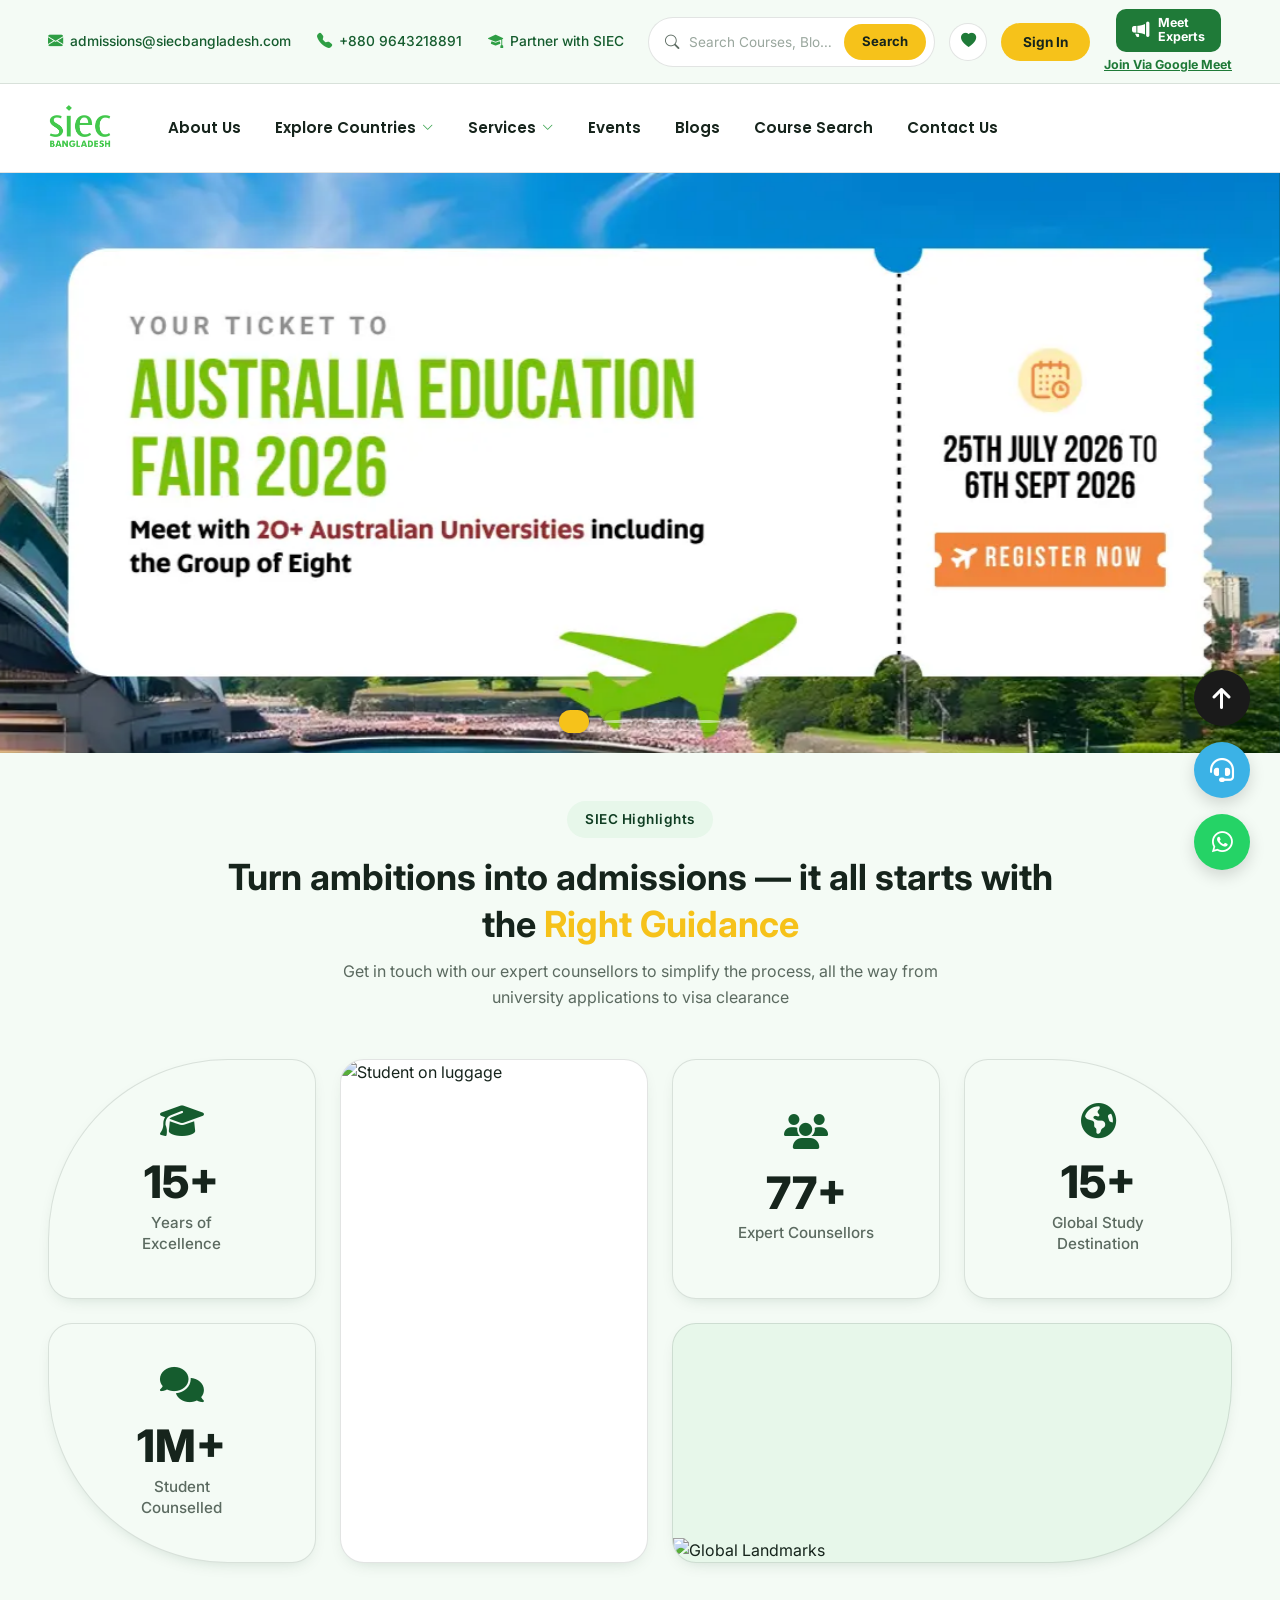
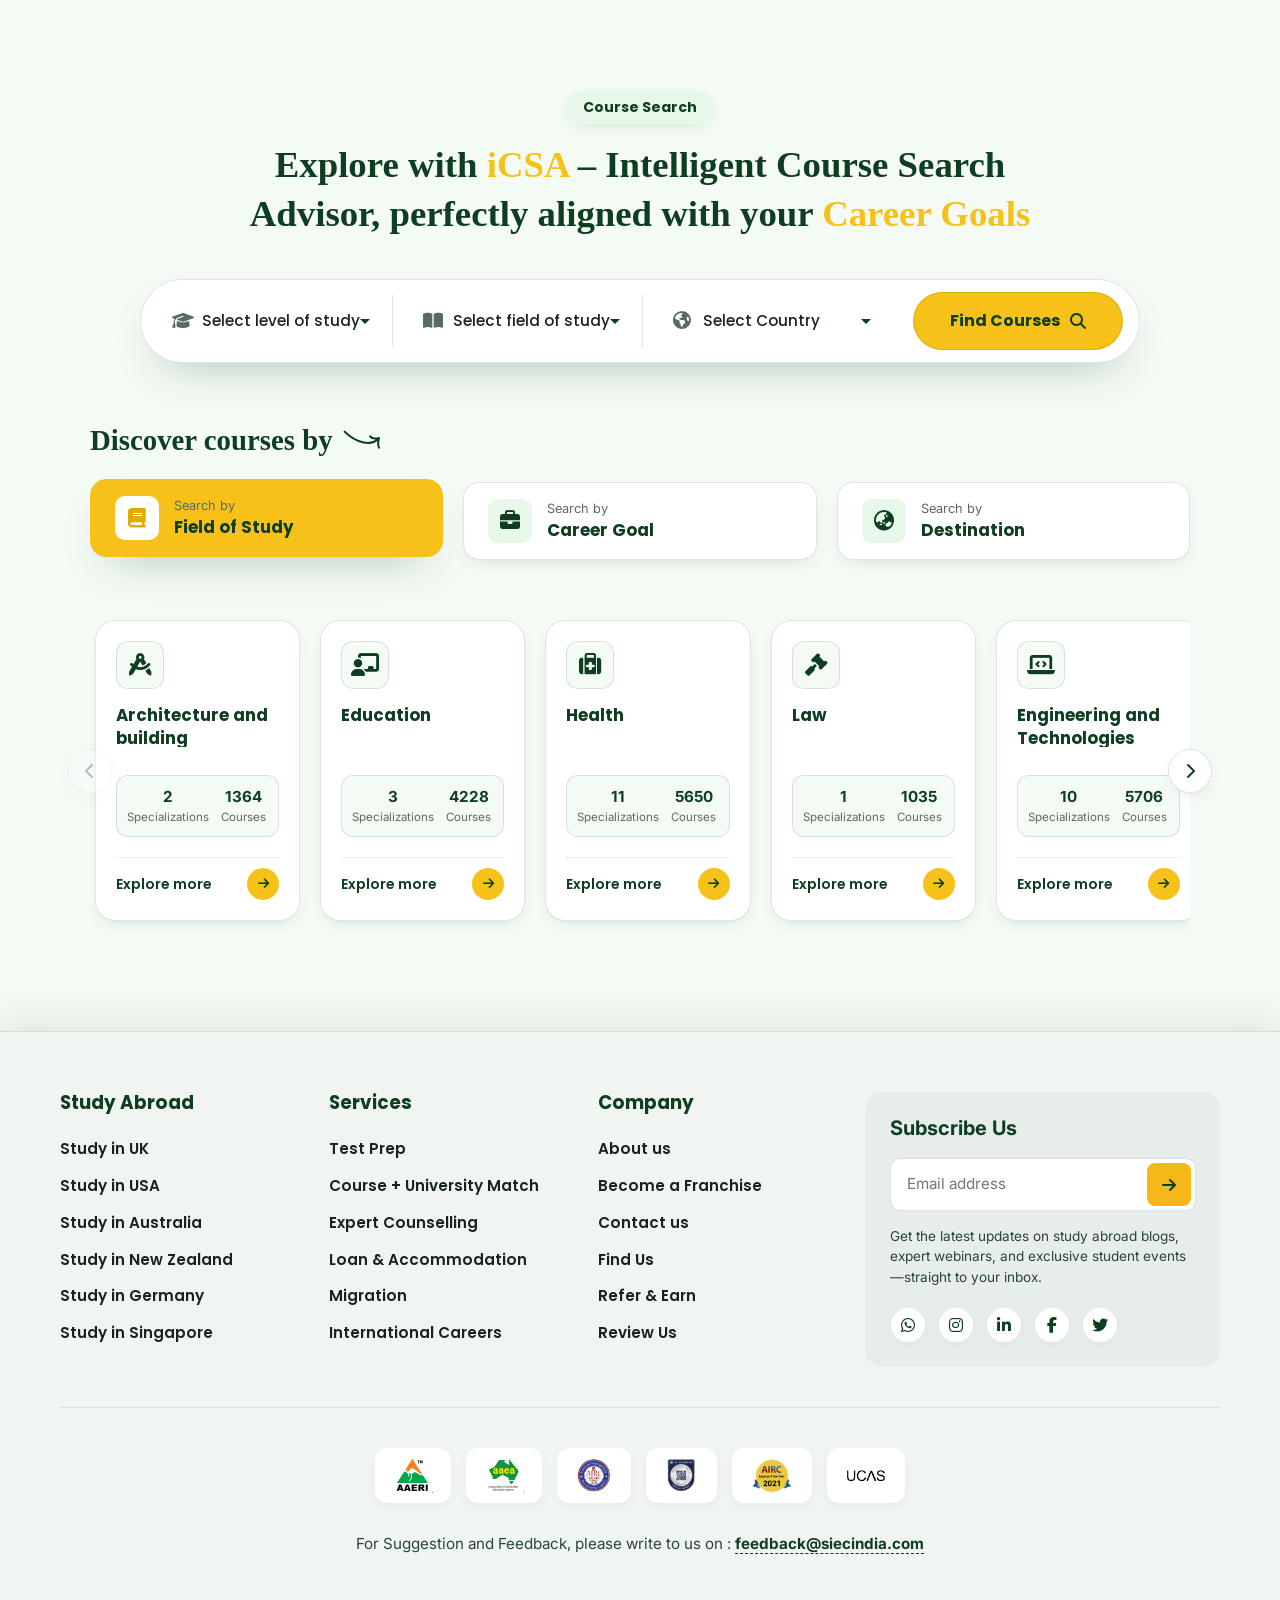
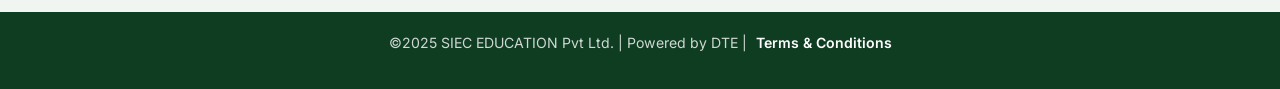
==== index.html @ 78c2ac83 "siec course search section complete" ====
<!DOCTYPE html>
<html lang="en">

<head>
  <meta charset="UTF-8">
  <meta name="viewport" content="width=device-width, initial-scale=1.0">
  <title>SIEC Education | Shaping Careers Since 1995</title>
  <link rel="icon" href="image/siecbangladesh.png">

  <!-- Bootstrap 5 -->
  <link href="https://cdn.jsdelivr.net/npm/bootstrap@5.3.3/dist/css/bootstrap.min.css" rel="stylesheet">
  <!-- Bootstrap Icons -->
  <link href="https://cdn.jsdelivr.net/npm/bootstrap-icons@1.11.3/font/bootstrap-icons.min.css" rel="stylesheet">
  <!-- Font Awesome -->
  <link rel="stylesheet" href="https://cdnjs.cloudflare.com/ajax/libs/font-awesome/6.4.0/css/all.min.css">
  <!-- Fonts: simple, clean, eye-catching -->
  <link rel="preconnect" href="https://fonts.googleapis.com">
  <link
    href="https://fonts.googleapis.com/css2?family=Poppins:wght@400;500;600;700;800&family=Inter:wght@400;500;600&display=swap"
    rel="stylesheet">
  <!-- custom css -->
  <link rel="stylesheet" href="css/style.css">
  <link rel="stylesheet" href="css/responsive.css">
</head>

<body>

  <!-- =========== Floating icon website right ============ -->
  <div class="floating-container">

    <button id="scrollToTopBtn" class="float-btn btn-scroll-top" title="Go to top">
      <i class="fa-solid fa-arrow-up"></i>
    </button>

    <a href="tel:+123456789" class="float-btn btn-support" title="Live Support">
      <i class="fa-solid fa-headset"></i>
    </a>

    <a href="https://wa.me/YOUR_PHONE_NUMBER" target="_blank" class="float-btn btn-whatsapp" title="Chat on WhatsApp">
      <i class="fa-brands fa-whatsapp"></i>
    </a>

  </div>
  <!-- =========== Floating icon website right end ============ -->

  <!-- ============ TOP UTILITY BAR ============ -->
  <div class="topbar">
    <div class="container-fluid px-4 px-lg-5">
      <div class="topbar-inner">
        <div class="topbar-left">
          <a href="mailto:admissions@siecbangladesh.com"><i class="bi bi-envelope-fill"></i>admissions@siecbangladesh.com</a>
          <a href="tel:+919779046382"><i class="bi bi-telephone-fill"></i>+880 9643218891</a>
          <a href="#"><i class="bi bi-mortarboard-fill"></i>Partner with SIEC</a>
        </div>

        <div class="topbar-right">
          <div class="topbar-search">
            <i class="bi bi-search"></i>
            <input type="text" placeholder="Search Courses, Blogs &amp; Countries">
            <button class="btn-search-inline">Search</button>
          </div>

          <button class="icon-circle" title="Wishlist"><i class="bi bi-heart-fill"></i></button>
          <button class="btn-signin">Sign In</button>

          <div class="meet-experts-wrap">
            <a href="#" class="meet-experts-badge">
              <i class="bi bi-megaphone-fill"></i>
              <span>Meet<br>Experts</span>
            </a>
            <a href="#" class="join-zoom-link">Join Via Google Meet</a>
          </div>
        </div>
      </div>
    </div>
  </div>

  <!-- ============ MAIN NAVIGATION ============ -->
  <header class="main-nav" id="mainNav">
    <div class="container-fluid px-4 px-lg-5">
      <div class="main-nav-inner">

        <a href="index.html" class="brand">
          <img src="image/siecbangladesh.png" alt="SIEC Education">
        </a>

        <div class="mobile-search">
          <i class="bi bi-search"></i>
          <input type="text" placeholder="Search Courses, Blo...">
        </div>

        <button class="mobile-toggle d-lg-none" id="mobileToggle" aria-label="Open menu">
          <i class="bi bi-list"></i>
        </button>

        <nav class="nav-menu" id="navMenu">
          <button class="mobile-menu-close" id="mobileMenuClose" aria-label="Close menu">
            <i class="bi bi-x-lg"></i>
          </button>

          <div class="mobile-menu-logo">
            <img src="image/siecbangladesh.png" alt="SIEC Education">
          </div>

          <ul>
            <li><a href="#">About Us</a></li>

            <li class="has-dropdown">
              <a href="#" class="dropdown-trigger">Explore Countries <i class="bi bi-chevron-down"></i></a>

              <div class="mega-dropdown">
                <div class="mega-dropdown-grid">

                  <!-- Promo card -->
                  <div class="mega-promo">
                    <span class="promo-badge">Global Career</span>
                    <h4>Explore the Best Countries to <span>Study Abroad</span></h4>
                    <img src="image/promo-student.png" alt="Study Abroad" class="promo-img">
                  </div>

                  <!-- Column 1 -->
                  <div class="mega-col">
                    <a href="#" class="country-item">
                      <img src="https://flagcdn.com/w40/au.png" alt="">
                      <span>Australia</span>
                    </a>
                    <a href="#" class="country-item">
                      <img src="https://flagcdn.com/w40/ca.png" alt="">
                      <span>Canada</span>
                    </a>
                    <a href="#" class="country-item">
                      <img src="https://flagcdn.com/w40/nz.png" alt="">
                      <span>New Zealand</span>
                    </a>
                    <a href="#" class="country-item">
                      <img src="https://flagcdn.com/w40/us.png" alt="">
                      <span>United States</span>
                    </a>
                    <a href="#" class="country-item">
                      <img src="https://flagcdn.com/w40/gb.png" alt="">
                      <span>United Kingdom</span>
                    </a>
                  </div>

                  <!-- Column 2 -->
                  <div class="mega-col">
                    <a href="#" class="country-item">
                      <img src="https://flagcdn.com/w40/ae.png" alt="">
                      <span>Dubai</span>
                    </a>
                    <a href="#" class="country-item">
                      <img src="https://flagcdn.com/w40/de.png" alt="">
                      <span>Germany</span>
                    </a>
                    <a href="#" class="country-item">
                      <img src="https://flagcdn.com/w40/my.png" alt="">
                      <span>Malaysia</span>
                    </a>

                    <div class="country-item has-submenu" data-submenu="submenuAsia">
                      <img src="https://flagcdn.com/w40/vn.png" alt="">
                      <span>Asia</span>
                      <i class="bi bi-chevron-right submenu-arrow"></i>

                      <div class="flyout-submenu" id="submenuAsia">
                        <a href="#" class="country-item">
                          <img src="https://flagcdn.com/w40/ae.png" alt="">
                          <span>Dubai</span>
                        </a>
                        <a href="#" class="country-item">
                          <img src="https://flagcdn.com/w40/sg.png" alt="">
                          <span>Singapore</span>
                        </a>
                      </div>
                    </div>

                    <a href="#" class="country-item">
                      <img src="https://flagcdn.com/w40/eu.png" alt="">
                      <span>Europe</span>
                    </a>
                  </div>

                </div>
              </div>
            </li>

            <li class="has-dropdown">
              <a href="#" class="dropdown-trigger">Services <i class="bi bi-chevron-down"></i></a>

              <div class="mega-dropdown mega-dropdown--services">
                <div class="mega-dropdown-grid mega-dropdown-grid--services">

                  <!-- Promo card -->
                  <div class="mega-promo">
                    <span class="promo-decor"><span></span><span></span><span></span></span>
                    <span class="promo-badge promo-badge--stat">10,000+</span>
                    <h4>Best counselor to guide you in each steps</h4>
                    <img src="image/promo-student.png" alt="Study Abroad Counsellor" class="promo-img">
                  </div>

                  <!-- Column 1 -->
                  <div class="mega-col mega-col--services">
                    <a href="#" class="service-item">
                      <h5>Counselling</h5>
                      <p>Avail Our FREE Counselling Services</p>
                    </a>
                    <a href="#" class="service-item">
                      <h5>University &amp; Course Selection</h5>
                      <p>Choose from the best universities and courses to study abroad</p>
                    </a>
                    <a href="#" class="service-item">
                      <h5>University Application Process</h5>
                      <p>Get help from university application to admission guidance</p>
                    </a>
                    <a href="#" class="service-item">
                      <h5>Scholarship Guidance</h5>
                      <p>Get a curated list of the best study abroad scholarships from our experts</p>
                    </a>
                  </div>

                  <!-- Column 2 -->
                  <div class="mega-col mega-col--services">
                    <a href="#" class="service-item">
                      <h5>Visa Assistance</h5>
                      <p>Avail visa support from our top study abroad visa consultants</p>
                    </a>
                    <a href="#" class="service-item">
                      <h5>IELTS/PTE/TOEFL/GRE/GMAT</h5>
                      <p>Get test prep courses, practice materials &amp; mock tests</p>
                    </a>
                    <a href="#" class="service-item">
                      <h5>Student Accommodation</h5>
                      <p>Get assistance in accommodation, ticketing, education loans, &amp; more</p>
                    </a>
                    <a href="#" class="service-item">
                      <h5>Interview Preparation</h5>
                      <p>This helps you stand out to both admissions officers and visa authorities</p>
                    </a>
                  </div>

                </div>
              </div>
            </li>

            <li><a href="#">Events</a></li>
            <li><a href="#">Blogs</a></li>
            <li><a href="#">Course Search</a></li>
            <li><a href="#">Contact Us</a></li>
          </ul>

          <div class="mobile-menu-actions">
            <a href="#" class="btn-meet-mobile"><i class="bi bi-megaphone-fill"></i>Meet Online Experts</a>
            <a href="#" class="btn-signin-mobile">Sign In</a>
          </div>
          <hr class="mobile-menu-divider">
          <div class="mobile-menu-contact">
            <a href="mailto:admissions@siecbangladesh.com"><i class="bi bi-envelope-fill"></i>admissions@siecbangladesh.com</a>
            <a href="tel:+919779046382"><i class="bi bi-whatsapp"></i>+880 9643218891</a>
          </div>
        </nav>
      </div>
    </div>
  </header>

  <div class="nav-overlay" id="navOverlay"></div>

  <!-- ============ HERO SLIDER ============ -->
  <section class="hero-slider">
    <div id="heroCarousel" class="carousel slide hero-carousel" data-bs-ride="carousel" data-bs-pause="hover">
      <div class="carousel-inner">

        <!-- Slide 1: Australia Education Fair -- image only, no overlay text -->
        <div class="carousel-item active hero-slide hero-slide--plain" data-bs-interval="6000">
          <div class="hero-slide-bg" style="background-image:url('image/hero/ban1.webp');"></div>
        </div>

        <!-- Slide 2: Find Your Ideal Home Abroad -- white card over graduation photo -->
        <div class="carousel-item hero-slide hero-slide--card" data-bs-interval="6000">
          <div class="hero-slide-bg" style="background-image:url('image/hero/ban2.webp');"></div>
          <div class="hero-slide-scrim"></div>
          <div class="container hero-slide-content">
            <div class="hero-card">
              <h2 class="hero-heading reveal-item" data-delay="1">Find Your Ideal Home Abroad</h2>
              <p class="hero-subtext reveal-item" data-delay="2">Choose from 100% verified properties</p>
              <div class="hero-btn-row reveal-item" data-delay="3">
                <a href="#" class="btn-hero btn-hero--solid-green">Find Accommodations</a>
              </div>
            </div>
          </div>
        </div>

        <!-- Slide 3: Shaping Careers Since 1995 -- light abstract background -->
        <div class="carousel-item hero-slide hero-slide--light" data-bs-interval="6000">
          <div class="hero-slide-bg" style="background-image:url('image/hero/ban3.webp');"></div>
          <div class="container hero-slide-content">
            <span class="hero-eyebrow reveal-item" data-delay="1">SIEC EDUCATION</span>
            <h2 class="hero-heading reveal-item" data-delay="2">Shaping Careers Since 1995</h2>
            <p class="hero-subtext reveal-item" data-delay="3">Explore World-Class Universities and Perfectly Matched
              Scholarships</p>
            <div class="hero-btn-row reveal-item" data-delay="4">
              <a href="#" class="btn-hero btn-hero--solid-green"><i class="bi bi-stars"></i>Free Profile Evaluation</a>
              <a href="#" class="btn-hero btn-hero--outline-dark">Career Consultation</a>
            </div>
          </div>
        </div>

        <!-- Slide 4: Ace The Test, Score Your Best -- green tint over campus photo -->
        <div class="carousel-item hero-slide hero-slide--tint" data-bs-interval="6000">
          <div class="hero-slide-bg" style="background-image:url('image/hero/ban4.webp');"></div>
          <div class="hero-slide-scrim hero-slide-scrim--green"></div>
          <div class="container hero-slide-content">
            <h2 class="hero-heading hero-heading--gold reveal-item" data-delay="1">Ace The Test, Score Your Best</h2>
            <p class="hero-subtext hero-subtext--light reveal-item" data-delay="2">Get Expert Guidance on IELTS, TOEFL,
              PTE, GRE, GMAT, SAT &amp; more.</p>
            <div class="hero-btn-row reveal-item" data-delay="3">
              <a href="#" class="btn-hero btn-hero--solid-gold">Book Demo</a>
              <a href="#" class="btn-hero btn-hero--outline-light">Enroll Now</a>
            </div>
          </div>
        </div>

      </div>

      <!-- prev / next controls -->
      <button class="carousel-control-prev" type="button" data-bs-target="#heroCarousel" data-bs-slide="prev">
        <span class="hero-control-icon"><i class="bi bi-chevron-left"></i></span>
      </button>
      <button class="carousel-control-next" type="button" data-bs-target="#heroCarousel" data-bs-slide="next">
        <span class="hero-control-icon"><i class="bi bi-chevron-right"></i></span>
      </button>

      <!-- indicators -->
      <div class="carousel-indicators hero-indicators">
        <button type="button" data-bs-target="#heroCarousel" data-bs-slide-to="0" class="active"
          aria-current="true"></button>
        <button type="button" data-bs-target="#heroCarousel" data-bs-slide-to="1"></button>
        <button type="button" data-bs-target="#heroCarousel" data-bs-slide-to="2"></button>
        <button type="button" data-bs-target="#heroCarousel" data-bs-slide-to="3"></button>
      </div>
    </div>
  </section>
  <!-- ============ HERO SLIDER END ============ -->

  <!-- ============ Siec Admission start ============ -->
  <section class="siec-highlights py-5">
    <div class="container-fluid px-4 px-lg-5">

      <div class="text-center mb-5">
        <span class="badge-highlight mb-3">SIEC Highlights</span>
        <h2 class="section-title">Turn ambitions into admissions — it all starts with the <span
            class="text-accent">Right Guidance</span></h2>
        <p class="section-subtitle mx-auto">Get in touch with our expert counsellors to simplify the process, all the
          way from university applications to visa clearance</p>
      </div>

      <div class="highlights-grid-wrapper">

        <div
          class="highlight-card card-yellow-light d-flex flex-column justify-content-center align-items-center text-center p-4">
          <div class="card-icon mb-3">
            <i class="fa-solid fa-graduation-cap highlight-icon"></i>
          </div>
          <h3 class="counter-num" data-target="30">0</h3>
          <p class="card-label">Years of <br>Excellence</p>
        </div>

        <div class="highlight-card card-banner-img p-0">
          <img src="https://images.unsplash.com/photo-1517486808906-6ca8b3f04846?auto=format&fit=crop&q=80&w=600"
            alt="Student on luggage" class="img-fluid banner-inner-img">
        </div>

        <div
          class="highlight-card card-pink-light d-flex flex-column justify-content-center align-items-center text-center p-4">
          <div class="card-icon mb-3">
            <i class="fa-solid fa-users highlight-icon"></i>
          </div>
          <h3 class="counter-num" data-target="150">0</h3>
          <p class="card-label">Expert Counsellors</p>
        </div>

        <div
          class="highlight-card card-blue-light d-flex flex-column justify-content-center align-items-center text-center p-4">
          <div class="card-icon mb-3">
            <i class="fa-solid fa-earth-americas highlight-icon"></i>
          </div>
          <h3 class="counter-num" data-target="30">0</h3>
          <p class="card-label">Global Study <br>Destination</p>
        </div>

        <div
          class="highlight-card card-orange-light d-flex flex-column justify-content-center align-items-center text-center p-4">
          <div class="card-icon mb-3">
            <i class="fa-solid fa-comments highlight-icon"></i>
          </div>
          <h3 class="counter-num" data-target="2" data-suffix="M+">0</h3>
          <p class="card-label">Student <br>Counselled</p>
        </div>

        <div class="highlight-card card-monuments-bg d-flex align-items-end justify-content-center p-0">
          <img src="https://images.unsplash.com/photo-1488646953014-85cb44e25828?auto=format&fit=crop&q=80&w=600"
            alt="Global Landmarks" class="img-fluid monuments-img">
        </div>

      </div>
    </div>
  </section>
  <!-- ============ Siec Admission End ============ -->

  <!-- =========== Siec course search start ============ -->
   <section class="siec-search-slider-sec">
  <div class="siec-container">
    
    <div class="siec-sec-header">
      <span class="siec-badge">Course Search</span>
      <h2 class="siec-main-title">
        Explore with <span>iCSA</span> – Intelligent Course Search Advisor, perfectly aligned with your <span>Career Goals</span>
      </h2>
    </div>

    <div class="siec-filter-bar">
      <div class="siec-select-group">
        <div class="siec-select-box">
          <i class="fa-solid fa-graduation-cap siec-select-icon"></i>
          <select>
            <option value="" disabled selected>Select level of study</option>
            <option value="undergrad">Undergraduate</option>
            <option value="postgrad">Postgraduate</option>
            <option value="doctorate">Doctorate / PhD</option>
          </select>
        </div>

        <div class="siec-select-box">
          <i class="fa-solid fa-book-open siec-select-icon"></i>
          <select>
            <option value="" disabled selected>Select field of study</option>
            <option value="it">Information Technology</option>
            <option value="business">Business & Management</option>
            <option value="engineering">Engineering</option>
          </select>
        </div>

        <div class="siec-select-box">
          <i class="fa-solid fa-earth-americas siec-select-icon"></i>
          <select>
            <option value="" disabled selected>Select Country</option>
            <option value="uk">United Kingdom</option>
            <option value="usa">United States</option>
            <option value="australia">Australia</option>
          </select>
        </div>
      </div>

      <button class="siec-find-btn">
        Find Courses <i class="fa-solid fa-magnifying-glass"></i>
      </button>
    </div>

    <div class="siec-discover-row">
      <h3 class="siec-discover-title">
        Discover courses by 
        <svg class="siec-arrow-svg" width="40" height="20" viewBox="0 0 50 25" fill="none" xmlns="http://www.w3.org/2000/svg">
          <path d="M2 2C15 15 35 22 45 10M45 10C41 11 36 11 34 8M45 10C44 14 43 19 45 22" stroke="#0F3D22" stroke-width="2.5" stroke-linecap="round"/>
        </svg>
      </h3>

      <div class="siec-tabs-wrapper">
        <div class="siec-tab active" data-tab-target="tab-field">
          <div class="siec-tab-icon">
            <i class="fa-solid fa-book"></i>
          </div>
          <div class="siec-tab-text">
            <span>Search by</span>
            <strong>Field of Study</strong>
          </div>
        </div>

        <div class="siec-tab" data-tab-target="tab-goal">
          <div class="siec-tab-icon">
            <i class="fa-solid fa-briefcase"></i>
          </div>
          <div class="siec-tab-text">
            <span>Search by</span>
            <strong>Career Goal</strong>
          </div>
        </div>

        <div class="siec-tab" data-tab-target="tab-destination">
          <div class="siec-tab-icon">
            <i class="fa-solid fa-earth-asia"></i>
          </div>
          <div class="siec-tab-text">
            <span>Search by</span>
            <strong>Destination</strong>
          </div>
        </div>
      </div>
    </div>
    
    <div class="siec-sliders-container">
      <div id="tab-field" class="siec-slider-panel active">
        <div class="siec-slider-wrapper">
          <button class="siec-nav-btn prev-btn"><i class="fa-solid fa-chevron-left"></i></button>
          <div class="siec-slider-track">
            
            <div class="siec-card shadow-card">
              <div class="siec-card-top">
                <div class="siec-card-icon"><i class="fa-solid fa-compass-drafting"></i></div>
                <h4 class="siec-card-name">Architecture and building</h4>
              </div>
              <div class="siec-card-stats">
                <div class="stat-box"><strong>2</strong> <span>Specializations</span></div>
                <div class="stat-box"><strong>1364</strong> <span>Courses</span></div>
              </div>
              <div class="siec-card-footer">
                <span>Explore more</span>
                <div class="siec-arrow-circle"><i class="fa-solid fa-arrow-right"></i></div>
              </div>
            </div>

            <div class="siec-card shadow-card">
              <div class="siec-card-top">
                <div class="siec-card-icon"><i class="fa-solid fa-chalkboard-user"></i></div>
                <h4 class="siec-card-name">Education</h4>
              </div>
              <div class="siec-card-stats">
                <div class="stat-box"><strong>3</strong> <span>Specializations</span></div>
                <div class="stat-box"><strong>4228</strong> <span>Courses</span></div>
              </div>
              <div class="siec-card-footer">
                <span>Explore more</span>
                <div class="siec-arrow-circle"><i class="fa-solid fa-arrow-right"></i></div>
              </div>
            </div>

            <div class="siec-card shadow-card">
              <div class="siec-card-top">
                <div class="siec-card-icon"><i class="fa-solid fa-suitcase-medical"></i></div>
                <h4 class="siec-card-name">Health</h4>
              </div>
              <div class="siec-card-stats">
                <div class="stat-box"><strong>11</strong> <span>Specializations</span></div>
                <div class="stat-box"><strong>5650</strong> <span>Courses</span></div>
              </div>
              <div class="siec-card-footer">
                <span>Explore more</span>
                <div class="siec-arrow-circle"><i class="fa-solid fa-arrow-right"></i></div>
              </div>
            </div>

            <div class="siec-card shadow-card">
              <div class="siec-card-top">
                <div class="siec-card-icon"><i class="fa-solid fa-gavel"></i></div>
                <h4 class="siec-card-name">Law</h4>
              </div>
              <div class="siec-card-stats">
                <div class="stat-box"><strong>1</strong> <span>Specializations</span></div>
                <div class="stat-box"><strong>1035</strong> <span>Courses</span></div>
              </div>
              <div class="siec-card-footer">
                <span>Explore more</span>
                <div class="siec-arrow-circle"><i class="fa-solid fa-arrow-right"></i></div>
              </div>
            </div>

            <div class="siec-card shadow-card">
              <div class="siec-card-top">
                <div class="siec-card-icon"><i class="fa-solid fa-laptop-code"></i></div>
                <h4 class="siec-card-name">Engineering and Technologies</h4>
              </div>
              <div class="siec-card-stats">
                <div class="stat-box"><strong>10</strong> <span>Specializations</span></div>
                <div class="stat-box"><strong>5706</strong> <span>Courses</span></div>
              </div>
              <div class="siec-card-footer">
                <span>Explore more</span>
                <div class="siec-arrow-circle"><i class="fa-solid fa-arrow-right"></i></div>
              </div>
            </div>

          </div>
          <button class="siec-nav-btn next-btn"><i class="fa-solid fa-chevron-right"></i></button>
        </div>
      </div>

      <div id="tab-goal" class="siec-slider-panel">
        <div class="siec-slider-wrapper">
          <button class="siec-nav-btn prev-btn"><i class="fa-solid fa-chevron-left"></i></button>
          <div class="siec-slider-track">
            
            <div class="siec-card shadow-card">
              <div class="siec-card-top">
                <div class="siec-card-icon"><i class="fa-solid fa-plane"></i></div>
                <h4 class="siec-card-name">Airlines</h4>
              </div>
              <div class="siec-card-stats">
                <div class="stat-box"><strong>16</strong> <span>Careers</span></div>
                <div class="stat-box"><strong>1</strong> <span>Courses</span></div>
              </div>
              <div class="siec-card-footer">
                <span>Explore more</span>
                <div class="siec-arrow-circle"><i class="fa-solid fa-arrow-right"></i></div>
              </div>
            </div>

            <div class="siec-card shadow-card">
              <div class="siec-card-top">
                <div class="siec-card-icon"><i class="fa-solid fa-display"></i></div>
                <h4 class="siec-card-name">Education Training</h4>
              </div>
              <div class="siec-card-stats">
                <div class="stat-box"><strong>31</strong> <span>Careers</span></div>
                <div class="stat-box"><strong>4315</strong> <span>Courses</span></div>
              </div>
              <div class="siec-card-footer">
                <span>Explore more</span>
                <div class="siec-arrow-circle"><i class="fa-solid fa-arrow-right"></i></div>
              </div>
            </div>

            <div class="siec-card shadow-card">
              <div class="siec-card-top">
                <div class="siec-card-icon"><i class="fa-solid fa-terminal"></i></div>
                <h4 class="siec-card-name">Information Technology</h4>
              </div>
              <div class="siec-card-stats">
                <div class="stat-box"><strong>209</strong> <span>Careers</span></div>
                <div class="stat-box"><strong>5423</strong> <span>Courses</span></div>
              </div>
              <div class="siec-card-footer">
                <span>Explore more</span>
                <div class="siec-arrow-circle"><i class="fa-solid fa-arrow-right"></i></div>
              </div>
            </div>

            <div class="siec-card shadow-card">
              <div class="siec-card-top">
                <div class="siec-card-icon"><i class="fa-solid fa-shield-halved"></i></div>
                <h4 class="siec-card-name">Insurance</h4>
              </div>
              <div class="siec-card-stats">
                <div class="stat-box"><strong>30</strong> <span>Careers</span></div>
                <div class="stat-box"><strong>24</strong> <span>Courses</span></div>
              </div>
              <div class="siec-card-footer">
                <span>Explore more</span>
                <div class="siec-arrow-circle"><i class="fa-solid fa-arrow-right"></i></div>
              </div>
            </div>

            <div class="siec-card shadow-card">
              <div class="siec-card-top">
                <div class="siec-card-icon"><i class="fa-solid fa-bell-concierge"></i></div>
                <h4 class="siec-card-name">Hospitality Hotels</h4>
              </div>
              <div class="siec-card-stats">
                <div class="stat-box"><strong>5</strong> <span>Careers</span></div>
                <div class="stat-box"><strong>266</strong> <span>Courses</span></div>
              </div>
              <div class="siec-card-footer">
                <span>Explore more</span>
                <div class="siec-arrow-circle"><i class="fa-solid fa-arrow-right"></i></div>
              </div>
            </div>

          </div>
          <button class="siec-nav-btn next-btn"><i class="fa-solid fa-chevron-right"></i></button>
        </div>
      </div>

      <div id="tab-destination" class="siec-slider-panel">
        <div class="siec-slider-wrapper">
          <button class="siec-nav-btn prev-btn"><i class="fa-solid fa-chevron-left"></i></button>
          <div class="siec-slider-track">
            
            <div class="siec-card shadow-card dest-card">
              <div class="dest-media-box">
                <img src="https://images.unsplash.com/photo-1506973035872-a4ec16b8e8d9?auto=format&fit=crop&w=350&q=80" alt="Australia" class="dest-bg-img">
                <span class="dest-badge">Australia</span>
                <span class="dest-flag">🇦🇺</span>
              </div>
              <div class="siec-card-stats">
                <div class="stat-box"><strong>116</strong> <span>Universities</span></div>
                <div class="stat-box"><strong>7153</strong> <span>Courses</span></div>
              </div>
              <div class="siec-card-footer">
                <span>Explore more</span>
                <div class="siec-arrow-circle"><i class="fa-solid fa-arrow-right"></i></div>
              </div>
            </div>

            <div class="siec-card shadow-card dest-card">
              <div class="dest-media-box">
                <img src="https://images.unsplash.com/photo-1507608869274-d3177c8bb4c7?auto=format&fit=crop&w=350&q=80" alt="Canada" class="dest-bg-img">
                <span class="dest-badge">Canada</span>
                <span class="dest-flag">🇨🇦</span>
              </div>
              <div class="siec-card-stats">
                <div class="stat-box"><strong>146</strong> <span>Universities</span></div>
                <div class="stat-box"><strong>8269</strong> <span>Courses</span></div>
              </div>
              <div class="siec-card-footer">
                <span>Explore more</span>
                <div class="siec-arrow-circle"><i class="fa-solid fa-arrow-right"></i></div>
              </div>
            </div>

            <div class="siec-card shadow-card dest-card">
              <div class="dest-media-box">
                <img src="https://images.unsplash.com/photo-1502602898657-3e91760cbb34?auto=format&fit=crop&w=350&q=80" alt="France" class="dest-bg-img">
                <span class="dest-badge">France</span>
                <span class="dest-flag">🇫🇷</span>
              </div>
              <div class="siec-card-stats">
                <div class="stat-box"><strong>53</strong> <span>Universities</span></div>
                <div class="stat-box"><strong>304</strong> <span>Courses</span></div>
              </div>
              <div class="siec-card-footer">
                <span>Explore more</span>
                <div class="siec-arrow-circle"><i class="fa-solid fa-arrow-right"></i></div>
              </div>
            </div>

            <div class="siec-card shadow-card dest-card">
              <div class="dest-media-box">
                <img src="https://images.unsplash.com/photo-1467269204594-9661b134dd2b?auto=format&fit=crop&w=350&q=80" alt="Germany" class="dest-bg-img">
                <span class="dest-badge">Germany</span>
                <span class="dest-flag">🇩🇪</span>
              </div>
              <div class="siec-card-stats">
                <div class="stat-box"><strong>151</strong> <span>Universities</span></div>
                <div class="stat-box"><strong>1702</strong> <span>Courses</span></div>
              </div>
              <div class="siec-card-footer">
                <span>Explore more</span>
                <div class="siec-arrow-circle"><i class="fa-solid fa-arrow-right"></i></div>
              </div>
            </div>

            <div class="siec-card shadow-card dest-card">
              <div class="dest-media-box">
                <img src="https://images.unsplash.com/photo-1590089215341-4643717d2949?auto=format&fit=crop&w=350&q=80" alt="Ireland" class="dest-bg-img">
                <span class="dest-badge">Ireland</span>
                <span class="dest-flag">🇮🇪</span>
              </div>
              <div class="siec-card-stats">
                <div class="stat-box"><strong>19</strong> <span>Universities</span></div>
                <div class="stat-box"><strong>1954</strong> <span>Courses</span></div>
              </div>
              <div class="siec-card-footer">
                <span>Explore more</span>
                <div class="siec-arrow-circle"><i class="fa-solid fa-arrow-right"></i></div>
              </div>
            </div>

          </div>
          <button class="siec-nav-btn next-btn"><i class="fa-solid fa-chevron-right"></i></button>
        </div>
      </div>

    </div>

  </div>
</section>

  <!-- ========== Siec course search end ============ -->

  <!-- ============ Footer section start ============ -->
  <footer class="siec-footer">
    <div class="footer-container">

      <div class="footer-grid">

        <div class="footer-column">
          <h4 class="footer-title">Study Abroad</h4>
          <ul class="footer-links">
            <li><a href="#">Study in UK</a></li>
            <li><a href="#">Study in USA</a></li>
            <li><a href="#">Study in Australia</a></li>
            <li><a href="#">Study in New Zealand</a></li>
            <li><a href="#">Study in Germany</a></li>
            <li><a href="#">Study in Singapore</a></li>
          </ul>
        </div>

        <div class="footer-column">
          <h4 class="footer-title">Services</h4>
          <ul class="footer-links">
            <li><a href="#">Test Prep</a></li>
            <li><a href="#">Course + University Match</a></li>
            <li><a href="#">Expert Counselling</a></li>
            <li><a href="#">Loan & Accommodation</a></li>
            <li><a href="#">Migration</a></li>
            <li><a href="#">International Careers</a></li>
          </ul>
        </div>

        <div class="footer-column">
          <h4 class="footer-title">Company</h4>
          <ul class="footer-links">
            <li><a href="#">About us</a></li>
            <li><a href="#">Become a Franchise</a></li>
            <li><a href="#">Contact us</a></li>
            <li><a href="#">Find Us</a></li>
            <li><a href="#">Refer & Earn</a></li>
            <li><a href="#">Review Us</a></li>
          </ul>
        </div>

        <div class="footer-column subscribe-column">
          <div class="subscribe-card">
            <h4 class="subscribe-title">Subscribe Us</h4>

            <form class="subscribe-form">
              <input type="email" placeholder="Email address" required class="subscribe-input">
              <button type="submit" class="subscribe-btn">
                <i class="fa-solid fa-arrow-right"></i>
              </button>
            </form>

            <p class="subscribe-text">
              Get the latest updates on study abroad blogs, expert webinars, and exclusive student events—straight to
              your inbox.
            </p>

            <div class="footer-socials">
              <a href="#" class="social-icon"><i class="fa-brands fa-whatsapp"></i></a>
              <a href="#" class="social-icon"><i class="fa-brands fa-instagram"></i></a>
              <a href="#" class="social-icon"><i class="fa-brands fa-linkedin-in"></i></a>
              <a href="#" class="social-icon"><i class="fa-brands fa-facebook-f"></i></a>
              <a href="#" class="social-icon"><i class="fa-brands fa-twitter"></i></a>
            </div>
          </div>
        </div>

      </div>

      <div class="footer-partners-section">
        <div class="partners-grid">
          <div class="partner-card"><img src="image/award/aaeri.png" alt="AAERI"></div>
          <div class="partner-card"><img src="image/award/aaea.png" alt="AAEA"></div>
          <div class="partner-card"><img src="image/award/airc.png" alt="AIRC"></div>
          <div class="partner-card"><img src="image/award/icff.png" alt="ICEF"></div>
          <div class="partner-card"><img src="image/award/airc2021.png" alt="AIRC Agency 2021"></div>
          <div class="partner-card"><img src="image/award/ucas.png" alt="UCAS"></div>
        </div>

        <p class="feedback-text">
          For Suggestion and Feedback, please write to us on : <a href="mailto:feedback@siecindia.com"
            class="feedback-email">feedback@siecindia.com</a>
        </p>
      </div>

    </div>

    <div class="footer-bottom">
      <div class="footer-container bottom-flex">
        <p class="copyright-text">
          ©2025 SIEC EDUCATION Pvt Ltd. | Powered by DTE | <a href="#">Terms & Conditions</a>
        </p>
      </div>
    </div>
  </footer>
  <!-- ============ Footer section End ============ -->
  <!-- Project scripts -->
  <script src="https://code.jquery.com/jquery-3.7.1.min.js"></script>
  <script src="https://cdn.jsdelivr.net/npm/bootstrap@5.3.3/dist/js/bootstrap.bundle.min.js"></script>
  <script src="js/script.js"></script>
</body>

</html>
---- css/style.css ----
/* =========================================================
   SIEC EDUCATION -- NAVIGATION STYLES
   Palette derived from the brand logo (green + gold accent)
   ========================================================= */

:root {
  --green-900: #0F3D22;
  --green-800: #155C2E;
  --green-700: #1F7A38;
  --green-600: #2E9E44;
  --green-500: #3DCB4A;
  /* logo green */
  --green-100: #E7F7EA;
  --green-050: #F4FBF5;
  --gold-500: #F6C21A;
  /* CTA buttons */
  --gold-600: #E0AC00;
  --ink: #16241C;
  --grey-600: #5B6A60;
  --line: rgba(22, 36, 28, 0.12);
  --white: #FFFFFF;
  --shadow-sm: 0 6px 18px -10px rgba(15, 61, 34, 0.25);
  --shadow-md: 0 20px 45px -22px rgba(15, 61, 34, 0.35);
  /* footer color root */
  --siec-footer-bg: #F0F5F2;
  --siec-footer-dark: #0F3D22;
  --siec-footer-yellow: #F4B818;
  --siec-text-main: #2A4535;

}

* {
  box-sizing: border-box;
}

body {
  margin: 0;
  font-family: 'Inter', sans-serif;
  color: var(--ink);
  background: var(--white);
}

a {
  text-decoration: none;
  color: inherit;
}

ul {
  list-style: none;
  margin: 0;
  padding: 0;
}

button {
  font-family: inherit;
}

img {
  max-width: 100%;
  display: block;
}

.container-fluid {
  width: 100%;
  max-width: 1700px;
  margin-left: auto;
  margin-right: auto;
}

/* =========================================================
   FLOATING BUTTONS STYLES WITH BRAND COLOR & SHADOWS
   ========================================================= */
.floating-container {
  position: fixed;
  bottom: 30px;
  right: 30px;
  display: flex;
  flex-direction: column;
  gap: 16px;
  z-index: 9999;
}

.float-btn {
  width: 56px;
  height: 56px;
  border-radius: 50%;
  display: flex;
  align-items: center;
  justify-content: center;
  text-decoration: none;
  border: none;
  cursor: pointer;
  box-shadow: 0 6px 16px rgba(0, 0, 0, 0.15);
  transition: transform 0.3s cubic-bezier(0.175, 0.885, 0.32, 1.275), opacity 0.3s ease, visibility 0.3s ease;
}

.float-btn:hover {
  transform: scale(1.1);
}

.float-btn i {
  font-size: 24px;
  color: var(--white, #ffffff);
}

.btn-scroll-top {
  background-color: #1a1a1a;
  opacity: 0;
  visibility: hidden;
  transform: translateY(20px);
}

.btn-scroll-top.show {
  opacity: 1;
  visibility: visible;
  transform: translateY(0);
}

.btn-support {
  background-color: #3bb2e6;
}

.btn-whatsapp {
  background-color: #25d366;
}


/* =========================================================
   Responsive float icon
   ========================================================= */
@media (max-width: 575.98px) {
  .floating-container {
    bottom: 20px;
    right: 20px;
    gap: 12px;
  }

  .float-btn {
    width: 48px;
    height: 48px;
    box-shadow: 0 4px 12px rgba(0, 0, 0, 0.15);
  }

  .float-btn i {
    font-size: 20px;
  }
}

/* =========================================================
   Float icon css End
   ========================================================= */
/* =========================================================
   TOP UTILITY BAR
   ========================================================= */
.topbar {
  background: var(--green-050);
  border-bottom: 1px solid var(--line);
  padding: 9px 0;
  font-size: 0.86rem;
}

.topbar-inner {
  display: flex;
  align-items: center;
  gap: 24px;
}

.topbar-left {
  display: flex;
  align-items: center;
  gap: 26px;
  flex-shrink: 0;
  flex-wrap: wrap;
}

.topbar-left a {
  display: inline-flex;
  align-items: center;
  gap: 7px;
  font-weight: 500;
  color: var(--green-800);
  white-space: nowrap;
  transition: color .2s ease;
}

.topbar-left a:hover {
  color: var(--green-500);
}

.topbar-left i {
  color: var(--green-600);
  font-size: 0.95rem;
}

.topbar-right {
  display: flex;
  align-items: center;
  gap: 14px;
  flex: 1 1 auto;
  min-width: 0;
}

.topbar-search {
  display: flex;
  align-items: center;
  background: var(--white);
  border: 1px solid var(--line);
  border-radius: 100px;
  padding: 6px 8px 6px 16px;
  flex: 1 1 auto;
  min-width: 180px;
  gap: 8px;
}

.topbar-search i {
  color: var(--grey-600);
  font-size: 0.9rem;
  flex-shrink: 0;
}

.topbar-search input {
  border: none;
  outline: none;
  flex: 1 1 auto;
  min-width: 0;
  width: 100%;
  overflow: hidden;
  text-overflow: ellipsis;
  white-space: nowrap;
  font-size: 0.85rem;
  font-family: 'Inter', sans-serif;
  color: var(--ink);
  background: transparent;
}

.topbar-search input::placeholder {
  color: #9AA79E;
  overflow: hidden;
  text-overflow: ellipsis;
  white-space: nowrap;
}

.btn-search-inline {
  background: var(--gold-500);
  border: none;
  color: var(--ink);
  font-weight: 700;
  font-size: 0.82rem;
  padding: 8px 18px;
  border-radius: 100px;
  white-space: nowrap;
  transition: background .2s ease;
}

.btn-search-inline:hover {
  background: var(--gold-600);
}

.icon-circle {
  width: 38px;
  height: 38px;
  border-radius: 50%;
  border: 1px solid var(--line);
  background: var(--white);
  color: var(--green-700);
  display: flex;
  align-items: center;
  justify-content: center;
  font-size: 0.95rem;
  flex-shrink: 0;
  transition: all .2s ease;
}

.icon-circle:hover {
  background: var(--green-500);
  color: var(--white);
  border-color: var(--green-500);
}

.btn-signin {
  background: var(--gold-500);
  border: none;
  color: var(--ink);
  font-weight: 700;
  font-size: 0.85rem;
  padding: 9px 22px;
  border-radius: 100px;
  white-space: nowrap;
  flex-shrink: 0;
  transition: background .2s ease, transform .2s ease;
}

.btn-signin:hover {
  background: var(--gold-600);
  transform: translateY(-1px);
}

.meet-experts-wrap {
  display: flex;
  flex-direction: column;
  align-items: center;
  gap: 4px;
  flex-shrink: 0;
}

.meet-experts-badge {
  display: flex;
  align-items: center;
  gap: 8px;
  background: var(--green-700);
  color: var(--white);
  padding: 7px 16px;
  border-radius: 10px;
  font-weight: 700;
  font-size: 0.78rem;
  line-height: 1.15;
  white-space: nowrap;
  transition: background .2s ease;
}

.meet-experts-badge:hover {
  background: var(--green-800);
}

.meet-experts-badge i {
  font-size: 1.1rem;
}

.join-zoom-link {
  color: var(--green-700);
  font-weight: 700;
  font-size: 0.78rem;
  text-decoration: underline;
}

.join-zoom-link:hover {
  color: var(--green-500);
}

/* =========================================================
   MAIN NAVIGATION
   ========================================================= */
.main-nav {
  position: sticky;
  top: 0;
  z-index: 1600;
  background: var(--white);
  border-bottom: 1px solid var(--line);
  transition: box-shadow .25s ease, padding .25s ease;
}

.main-nav.scrolled {
  box-shadow: var(--shadow-sm);
}

.main-nav-inner {
  display: flex;
  align-items: center;
  justify-content: flex-start;
  gap: 40px;
  padding: 12px 0;
  position: relative;
}

.brand {
  flex-shrink: 0;
}

.brand img {
  height: 64px;
  transition: height .25s ease;
}

.main-nav.scrolled .brand img {
  height: 50px;
}

.mobile-toggle {
  display: none;
  border: 1.5px solid var(--line);
  background: var(--white);
  border-radius: 10px;
  width: 42px;
  height: 42px;
  flex-shrink: 0;
  font-size: 1.4rem;
  color: var(--ink);
  align-items: center;
  justify-content: center;
  transition: border-color .2s ease, background .2s ease;
}

.mobile-toggle:hover {
  border-color: var(--green-500);
}

.mobile-search {
  display: none;
  align-items: center;
  gap: 8px;
  flex: 1 1 auto;
  min-width: 0;
  margin: 0 12px;
  padding: 9px 14px;
  border: 1px solid var(--line);
  border-radius: 100px;
  background: var(--white);
}

.mobile-search i {
  color: var(--grey-600);
  font-size: 0.9rem;
  flex-shrink: 0;
}

.mobile-search input {
  border: none;
  outline: none;
  width: 100%;
  min-width: 0;
  font-size: 0.85rem;
  font-family: 'Inter', sans-serif;
  color: var(--ink);
  background: transparent;
}

.mobile-search input::placeholder {
  color: #9AA79E;
  overflow: hidden;
  text-overflow: ellipsis;
  white-space: nowrap;
}

.nav-menu>ul {
  display: flex;
  align-items: center;
  gap: 2px;
}

.nav-menu>ul>li {
  position: relative;
}

.nav-menu>ul>li>a {
  display: flex;
  align-items: center;
  gap: 6px;
  padding: 12px 16px;
  font-family: 'Poppins', sans-serif;
  font-weight: 600;
  font-size: 0.95rem;
  color: var(--ink);
  border-radius: 8px;
  transition: color .2s ease, background .2s ease;
}

.nav-menu>ul>li>a i {
  font-size: 0.72rem;
  color: var(--green-600);
  transition: transform .25s ease;
}

.nav-menu>ul>li:hover>a {
  color: var(--green-700);
  background: var(--green-050);
}

.nav-menu>ul>li.has-dropdown.open>a i {
  transform: rotate(180deg);
}

.nav-overlay,
.mobile-menu-close,
.mobile-menu-logo,
.mobile-menu-actions,
.mobile-menu-divider,
.mobile-menu-contact {
  display: none;
}

.simple-dropdown {
  position: absolute;
  top: 100%;
  left: 0;
  min-width: 220px;
  background: var(--white);
  border: 1px solid var(--line);
  border-radius: 14px;
  box-shadow: var(--shadow-md);
  padding: 10px;
  opacity: 0;
  visibility: hidden;
  transform: translateY(8px);
  transition: opacity .2s ease, transform .2s ease, visibility .2s ease;
  z-index: 1200;
}

.has-dropdown.open .simple-dropdown {
  opacity: 1;
  visibility: visible;
  transform: translateY(0);
}

.simple-dropdown a {
  display: block;
  padding: 9px 12px;
  border-radius: 8px;
  font-weight: 500;
  font-size: 0.9rem;
  color: var(--ink);
}

.simple-dropdown a:hover {
  background: var(--green-100);
  color: var(--green-700);
}

.mega-dropdown {
  position: absolute;
  top: 100%;
  left: 0;
  margin-top: 10px;
  background: var(--white);
  border: 1px solid var(--line);
  border-radius: 18px;
  box-shadow: var(--shadow-md);
  padding: 20px;
  width: 720px;
  opacity: 0;
  visibility: hidden;
  transform: translateY(10px);
  transition: opacity .22s ease, transform .22s ease, visibility .22s ease;
  z-index: 1200;
}

.has-dropdown.open .mega-dropdown {
  opacity: 1;
  visibility: visible;
  transform: translateY(0);
}

.mega-dropdown-grid {
  display: grid;
  grid-template-columns: 220px 1fr 1fr;
  gap: 22px;
}

.mega-promo {
  background: linear-gradient(180deg, var(--green-700), var(--green-900));
  border-radius: 14px;
  padding: 20px;
  position: relative;
  overflow: hidden;
  min-height: 260px;
  display: flex;
  flex-direction: column;
}

.promo-badge {
  display: inline-block;
  align-self: flex-start;
  background: var(--gold-500);
  color: var(--ink);
  font-weight: 700;
  font-size: 0.72rem;
  padding: 5px 14px;
  border-radius: 100px;
  margin-bottom: 14px;
}

.mega-promo h4 {
  font-family: 'Poppins', sans-serif;
  font-weight: 600;
  font-size: 1.15rem;
  color: var(--white);
  line-height: 1.35;
  margin: 0;
  position: relative;
  z-index: 2;
}

.mega-promo h4 span {
  color: var(--gold-500);
}

.mega-promo .promo-img {
  position: absolute;
  bottom: 0;
  right: 0;
  width: 190px;
  height: auto;
  object-fit: contain;
  object-position: bottom right;
  z-index: 1;
}

.mega-dropdown--services {
  width: 900px;
}

.mega-dropdown-grid--services {
  grid-template-columns: 230px 1fr 1fr;
  gap: 36px;
}

.promo-badge--stat {
  align-self: flex-start;
  background: rgba(0, 0, 0, 0.22);
  color: var(--white);
  border-radius: 10px;
  padding: 8px 18px;
  font-size: 1.05rem;
  font-weight: 700;
}

.mega-promo .promo-decor {
  position: absolute;
  top: 18px;
  right: 22px;
  display: flex;
  gap: 4px;
  z-index: 2;
}

.mega-promo .promo-decor span {
  width: 3px;
  height: 16px;
  background: rgba(255, 255, 255, 0.55);
  border-radius: 2px;
  transform: rotate(20deg);
}

.mega-promo .promo-decor span:nth-child(2) {
  height: 22px;
  transform: rotate(20deg) translateY(3px);
}

.mega-promo .promo-decor span:nth-child(3) {
  height: 12px;
}

.mega-col--services {
  gap: 2px;
}

.service-item {
  display: block;
  padding: 10px 12px;
  border-radius: 10px;
  transition: background .2s ease;
}

.service-item:hover {
  background: var(--green-100);
}

.service-item h5 {
  font-family: 'Poppins', sans-serif;
  font-weight: 600;
  font-size: 0.95rem;
  color: var(--ink);
  margin: 0 0 3px;
}

.service-item:hover h5 {
  color: var(--green-800);
}

.service-item p {
  font-size: 0.8rem;
  color: var(--grey-600);
  margin: 0;
  line-height: 1.4;
}


.mega-col {
  display: flex;
  flex-direction: column;
  gap: 4px;
}

.country-item {
  display: flex;
  align-items: center;
  gap: 12px;
  padding: 10px 12px;
  border-radius: 10px;
  font-weight: 500;
  font-size: 0.92rem;
  color: var(--ink);
  position: relative;
  cursor: pointer;
  transition: background .2s ease, color .2s ease;
}

.country-item:hover {
  background: var(--green-100);
  color: var(--green-800);
}

.country-item img {
  width: 24px;
  height: 17px;
  object-fit: cover;
  border-radius: 3px;
  box-shadow: 0 1px 4px rgba(0, 0, 0, 0.25);
  flex-shrink: 0;
}

.submenu-arrow {
  margin-left: auto;
  font-size: 0.75rem;
  color: var(--grey-600);
}

.country-item:hover .submenu-arrow {
  color: var(--green-700);
}

.flyout-submenu {
  position: absolute;
  top: 0;
  left: 100%;
  margin-left: 10px;
  background: var(--white);
  border: 1px solid var(--line);
  border-radius: 14px;
  box-shadow: var(--shadow-md);
  padding: 10px;
  min-width: 190px;
  opacity: 0;
  visibility: hidden;
  transform: translateX(6px);
  transition: opacity .2s ease, transform .2s ease, visibility .2s ease;
  z-index: 1300;
}

.flyout-submenu.show {
  opacity: 1;
  visibility: visible;
  transform: translateX(0);
}

.build-notice {
  padding: 120px 24px;
  text-align: center;
  color: var(--grey-600);
}

.build-notice i {
  font-size: 2.6rem;
  color: var(--green-500);
  margin-bottom: 16px;
  display: inline-block;
}

.build-notice h2 {
  font-family: 'Poppins', sans-serif;
  font-weight: 700;
  color: var(--ink);
  margin-bottom: 10px;
}

.build-notice p {
  max-width: 520px;
  margin: 0 auto;
}

/* =========================================================
   Top and navbar css end
   ========================================================= */

/* =========================================================
   Hero section css start
   ========================================================= */

.hero-slider {
  position: relative;
  width: 100%;
  overflow: hidden;
  background: var(--green-900);
}

.hero-carousel,
.hero-carousel .carousel-inner,
.hero-slide,
.hero-slide-bg {
  height: 100%;
}

.hero-carousel {
  height: 640px;
}

.hero-slide {
  position: relative;
}

.hero-slide-bg {
  position: absolute;
  inset: 0px;
  background-size: cover;
  background-position: center;
}

.hero-slide-scrim {
  position: absolute;
  inset: 0px;
  background: linear-gradient(115deg, rgba(13, 40, 34, 0.60) 0%, rgba(13, 40, 34, 0.22) 55%, rgba(13, 40, 34, 0) 100%);
}

.hero-slide-scrim--green {
  background: linear-gradient(100deg, rgba(15, 61, 34, 0.90) 0%, rgba(31, 122, 56, 0.62) 55%, rgba(31, 122, 56, 0.18) 100%);
}

.hero-slide-content {
  position: relative;
  z-index: 2;
  height: 100%;
  display: flex;
  flex-direction: column;
  justify-content: center;
  padding-top: 40px;
  padding-bottom: 40px;
}

.hero-card {
  background: var(--white);
  border-radius: 20px;
  padding: 44px 46px;
  max-width: 560px;
  box-shadow: var(--shadow-md);
}

.hero-eyebrow {
  display: block;
  font-family: 'Poppins', sans-serif;
  font-weight: 700;
  font-size: 13px;
  letter-spacing: 2px;
  text-transform: uppercase;
  color: var(--green-700);
  margin-bottom: 14px;
}

.hero-heading {
  font-family: 'Playfair Display', serif;
  font-weight: 700;
  font-size: 42px;
  line-height: 1.15;
  color: var(--green-700);
  margin: 0px 0px 16px;
  max-width: 600px;
}

.hero-heading--gold {
  color: var(--gold-500);
}

.hero-subtext {
  font-family: 'Inter', sans-serif;
  font-size: 17px;
  color: var(--ink);
  line-height: 1.55;
  margin: 0px 0px 28px;
  max-width: 540px;
}

.hero-subtext--light {
  color: rgba(255, 255, 255, 0.92);
}

.hero-btn-row {
  display: flex;
  align-items: center;
  gap: 16px;
  flex-wrap: wrap;
}

.btn-hero {
  display: inline-flex;
  align-items: center;
  gap: 8px;
  padding: 14px 28px;
  border-radius: 10px;
  font-family: 'Poppins', sans-serif;
  font-weight: 700;
  font-size: 15px;
  border: 1.5px solid transparent;
  transition: background 0.25s ease, color 0.25s ease, transform 0.25s ease, box-shadow 0.25s ease;
}

.btn-hero:hover {
  transform: translateY(-2px);
}

.btn-hero--solid-green {
  background: var(--green-600);
  color: var(--white);
}

.btn-hero--solid-green:hover {
  background: var(--green-700);
  color: var(--white);
  box-shadow: var(--shadow-sm);
}

.btn-hero--outline-dark {
  background: transparent;
  border-color: var(--ink);
  color: var(--ink);
}

.btn-hero--outline-dark:hover {
  background: var(--ink);
  color: var(--white);
}

.btn-hero--solid-gold {
  background: var(--gold-500);
  border-color: var(--gold-500);
  color: var(--ink);
}

.btn-hero--solid-gold:hover {
  background: var(--gold-600);
  border-color: var(--gold-600);
  color: var(--ink);
}

.btn-hero--outline-light {
  background: transparent;
  border-color: rgba(255, 255, 255, 0.8);
  color: var(--white);
}

.btn-hero--outline-light:hover {
  background: var(--white);
  color: var(--green-700);
}

.reveal-item {
  opacity: 0;
  transform: translateX(-36px);
  transition: opacity 0.6s ease, transform 0.6s ease;
}

.reveal-item.is-revealed {
  opacity: 1;
  transform: translateX(0px);
}

.reveal-item[data-delay="1"] {
  transition-delay: 0.15s;
}

.reveal-item[data-delay="2"] {
  transition-delay: 0.35s;
}

.reveal-item[data-delay="3"] {
  transition-delay: 0.55s;
}

.reveal-item[data-delay="4"] {
  transition-delay: 0.75s;
}

.hero-carousel .carousel-control-prev,
.hero-carousel .carousel-control-next {
  width: 64px;
  opacity: 0;
  transition: opacity 0.25s ease;
}

.hero-slider:hover .carousel-control-prev,
.hero-slider:hover .carousel-control-next {
  opacity: 1;
}

.hero-control-icon {
  width: 44px;
  height: 44px;
  border-radius: 50%;
  background: rgba(255, 255, 255, 0.9);
  color: var(--green-700);
  display: flex;
  align-items: center;
  justify-content: center;
  font-size: 18px;
  box-shadow: var(--shadow-sm);
}

.hero-indicators {
  position: absolute;
  bottom: 20px;
  margin: 0px;
  gap: 8px;
}

.hero-indicators button {
  width: 9px;
  height: 9px;
  border-radius: 100px;
  background: rgba(255, 255, 255, 0.6);
  border: none;
  opacity: 1;
  box-shadow: 0 1px 5px rgba(0, 0, 0, 0.35);
  transition: width 0.3s ease, background 0.3s ease;
}

.hero-indicators button.active {
  width: 30px;
  background: var(--gold-500);
}


/* =========================================================
   Hero section css end
 ========================================================= */

/* =========================================================
   SIEC HIGHLIGHTS STYLES start
   ========================================================= */

.siec-highlights {
  background-color: var(--green-050);
  font-family: 'Inter', sans-serif;
}

.badge-highlight {
  background: var(--green-100);
  color: var(--green-900);
  padding: 8px 18px;
  border-radius: 100px;
  font-size: 0.85rem;
  font-weight: 600;
  display: inline-block;
  letter-spacing: 0.5px;
}

.section-title {
  color: var(--ink);
  font-weight: 700;
  font-size: 2.25rem;
  line-height: 1.3;
  max-width: 850px;
  margin: 0 auto;
}

.section-title .text-accent {
  color: var(--gold-500);
}

.section-subtitle {
  color: var(--grey-600);
  font-size: 1rem;
  max-width: 620px;
  margin-top: 12px;
  line-height: 1.6;
}

.highlights-grid-wrapper {
  display: grid;
  grid-template-columns: 1fr 1.15fr 1fr 1fr;
  grid-template-rows: 240px 240px;
  gap: 24px;
  max-width: 1200px;
  margin: 48px auto 0;
}

.highlight-card {
  background-color: var(--white);
  border: 1px solid var(--line);
  box-shadow: var(--shadow-sm);
  overflow: hidden;
  transition: transform 0.3s ease, box-shadow 0.3s ease;
}

.highlight-card:hover {
  transform: translateY(-5px);
  box-shadow: var(--shadow-md);
}

.card-yellow-light {
  background-color: var(--green-050);
  border-radius: 180px 24px 24px 24px;
  grid-column: 1;
  grid-row: 1;
}

.card-banner-img {
  grid-column: 2;
  grid-row: 1 / span 2;
  border-radius: 24px;
}

.card-pink-light {
  background-color: var(--green-050);
  border-radius: 24px;
  grid-column: 3;
  grid-row: 1;
}

.card-blue-light {
  background-color: var(--green-050);
  border-radius: 24px 180px 24px 24px;
  grid-column: 4;
  grid-row: 1;
}

.card-orange-light {
  background-color: var(--green-050);
  border-radius: 24px 24px 24px 180px;
  grid-column: 1;
  grid-row: 2;
}

.card-monuments-bg {
  background-color: var(--green-100);
  border-radius: 24px 24px 180px 24px;
  grid-column: 3 / span 2;
  grid-row: 2;
}

.banner-inner-img {
  width: 100%;
  height: 100%;
  object-fit: cover;
  display: block;
}

.monuments-img {
  width: 100%;
  max-height: 190px;
  object-fit: contain;
}

.highlight-icon {
  font-size: 2.2rem;
  color: var(--green-800);
  transition: transform 0.3s ease;
}

.highlight-card:hover .highlight-icon {
  transform: scale(1.1) rotate(5deg);
  color: var(--green-600);
}

.counter-num {
  font-size: 2.8rem;
  font-weight: 800;
  color: var(--ink);
  margin-bottom: 2px;
}

.card-label {
  font-size: 0.95rem;
  font-weight: 500;
  color: var(--grey-600);
  line-height: 1.4;
  margin: 0;
}

/* =========================================================
   SIEC HIGHLIGHTS STYLES End
   ========================================================= */

   /* siec course search css start */
   /* =========================================================
   SIEC ADVANCED DYNAMIC CAROUSEL SECTION STYLE
   ========================================================= */

/* ১. টাইপোগ্রাফি ফন্ট ফ্যামিলি অ্যাসাইন */
.siec-search-slider-sec {
  font-family: 'Poppins', sans-serif;
  background-color: var(--green-050); /* ওয়ার্ম লাইট ব্যাকগ্রাউন্ড */
  padding: 80px 0;
  overflow: hidden;
}

.siec-container {
  width: 100%;
  max-width: 1200px;
  margin: 0 auto;
  padding: 0 20px;
}

/* সেকশন হেডার */
.siec-sec-header {
  text-align: center;
  margin-bottom: 40px;
}

.siec-badge {
  background-color: var(--green-100);
  color: var(--green-900);
  font-size: 0.88rem;
  font-weight: 700;
  padding: 6px 18px;
  border-radius: 50px;
  display: inline-block;
  margin-bottom: 16px;
  box-shadow: var(--shadow-sm);
}

.siec-main-title {
  font-family: 'Playfair Display', serif;
  color: var(--green-900);
  font-size: 2.3rem;
  font-weight: 700;
  max-width: 850px;
  margin: 0 auto;
  line-height: 1.35;
}

.siec-main-title span {
  color: var(--gold-500); /* গোল্ডেন ইয়েলো হাইলাইট */
}

/* ৩টি সিলেক্ট ড্রপডাউন বার */
.siec-filter-bar {
  display: flex;
  background-color: var(--white);
  padding: 12px 16px;
  border-radius: 100px;
  box-shadow: var(--shadow-md);
  border: 1px solid var(--line);
  align-items: center;
  justify-content: space-between;
  max-width: 1000px;
  margin: 0 auto 60px auto;
}

.siec-select-group {
  display: flex;
  flex: 1;
  gap: 15px;
  margin-right: 20px;
}

.siec-select-box {
  position: relative;
  flex: 1;
  display: flex;
  align-items: center;
  border-right: 1px solid var(--line);
}

.siec-select-box:last-child {
  border-right: none;
}

.siec-select-icon {
  position: absolute;
  left: 15px;
  color: var(--grey-600);
  font-size: 1.1rem;
}

.siec-select-box select {
  width: 100%;
  padding: 15px 15px 15px 45px;
  border: none;
  background-color: transparent;
  font-size: 0.95rem;
  color: var(--ink);
  font-weight: 500;
  outline: none;
  cursor: pointer;
  appearance: none;
  background-image: url("data:image/svg+xml;utf8,<svg fill='%230F3D22' height='24' viewBox='0 0 24 24' width='24' xmlns='http://www.w3.org/2000/svg'><path d='M7 10l5 5 5-5z'/></svg>");
  background-repeat: no-repeat;
  background-position: right 15px center;
}

/* খুঁজুন বাটন */
.siec-find-btn {
  background-color: var(--gold-500);
  color: var(--green-900);
  border: 1px solid var(--line);
  padding: 16px 36px;
  font-size: 1rem;
  font-weight: 700;
  border-radius: 100px;
  cursor: pointer;
  display: flex;
  align-items: center;
  gap: 10px;
  transition: all 0.3s ease;
}

.siec-find-btn:hover {
  background-color: var(--gold-600);
  transform: translateY(-2px);
  box-shadow: var(--shadow-sm);
}

/* Discover row layout */
.siec-discover-row {
  max-width: 1100px;
  margin: 0 auto 30px auto;
}

.siec-discover-title {
  font-family: 'Playfair Display', serif;
  font-size: 1.8rem;
  color: var(--green-900);
  font-weight: 700;
  margin-bottom: 24px;
  display: flex;
  align-items: center;
  gap: 10px;
}

.siec-arrow-svg path {
  stroke: var(--green-900);
}

/* ট্যাব বাটন স্টাইল */
.siec-tabs-wrapper {
  display: flex;
  gap: 20px;
}

.siec-tab {
  flex: 1;
  background-color: var(--white);
  border: 1px solid var(--line);
  border-radius: 16px;
  padding: 16px 24px;
  display: flex;
  align-items: center;
  gap: 15px;
  cursor: pointer;
  transition: all 0.3s cubic-bezier(0.165, 0.84, 0.44, 1);
  box-shadow: var(--shadow-sm);
}

.siec-tab-icon {
  width: 44px;
  height: 44px;
  background-color: var(--green-100);
  border-radius: 10px;
  display: flex;
  align-items: center;
  justify-content: center;
  color: var(--green-900);
  font-size: 1.25rem;
  transition: all 0.3s ease;
}

.siec-tab-text {
  display: flex;
  flex-direction: column;
}

.siec-tab-text span {
  font-family: 'Inter', sans-serif;
  font-size: 0.8rem;
  color: var(--grey-600);
}

.siec-tab-text strong {
  font-size: 1.05rem;
  font-weight: 700;
  color: var(--green-900);
}

/* একটিভ ট্যাব স্টাইল */
.siec-tab.active {
  background-color: var(--gold-500);
  border-color: var(--gold-500);
  transform: translateY(-3px);
  box-shadow: var(--shadow-md);
}

.siec-tab.active .siec-tab-icon {
  background-color: var(--white);
  color: var(--gold-600);
}

/* =========================================================
   স্লাইডার মেকানিজম এবং কন্টেন্ট প্যানেল
   ========================================================= */
.siec-sliders-container {
  max-width: 1100px;
  margin: 0 auto;
  position: relative;
}

/* স্লাইডার প্যানেল (ডিফল্ট হিডেন) */
.siec-slider-panel {
  display: none;
}

.siec-slider-panel.active {
  display: block;
}

/* স্লাইডার ভিউপোর্ট এবং নেভিগেশন */
.siec-slider-wrapper {
  position: relative;
  display: flex;
  align-items: center;
  padding: 20px 0;
}

.siec-slider-track {
  display: flex;
  gap: 20px;
  width: 100%;
  overflow-x: auto;
  scroll-behavior: smooth;
  scrollbar-width: none; /* ফায়ারফক্সে স্ক্রোলবার হাইড */
  padding: 10px 5px;
}

.siec-slider-track::-webkit-scrollbar {
  display: none; /* ক্রোম ও সাফারিতে স্ক্রোলবার হাইড */
}

/* স্লাইডার বাটন */
.siec-nav-btn {
  position: absolute;
  top: 50%;
  transform: translateY(-50%);
  width: 44px;
  height: 44px;
  border-radius: 50%;
  background-color: var(--white);
  border: 1px solid var(--line);
  color: var(--green-900);
  font-size: 1rem;
  cursor: pointer;
  display: flex;
  align-items: center;
  justify-content: center;
  z-index: 10;
  box-shadow: var(--shadow-sm);
  transition: all 0.3s ease;
}

.siec-nav-btn:hover {
  background-color: var(--green-900);
  color: var(--white);
  border-color: var(--green-900);
}

.prev-btn {
  left: -22px;
}

.next-btn {
  right: -22px;
}

/* =========================================================
   কার্ড ডিজাইন (আইকনিক এবং ডেস্টিনেশন)
   ========================================================= */
.siec-card {
  min-width: calc((100% - 80px) / 5); /* ডেক্সটপে ৫টি কার্ড */
  max-width: calc((100% - 80px) / 5);
  background-color: var(--white);
  border-radius: 20px;
  border: 1px solid var(--line);
  padding: 24px;
  display: flex;
  flex-direction: column;
  justify-content: space-between;
  min-height: 280px;
  box-shadow: var(--shadow-sm);
  transition: all 0.3s cubic-bezier(0.165, 0.84, 0.44, 1);
}

.siec-card:hover {
  transform: translateY(-8px);
  box-shadow: var(--shadow-md);
  border-color: var(--green-800);
}

/* কার্ডের ভেতরের কন্টেন্ট বিন্যাস */
.siec-card-top {
  display: flex;
  flex-direction: column;
  gap: 15px;
  margin-bottom: 20px;
}

.siec-card-icon {
  width: 48px;
  height: 48px;
  background-color: var(--green-050);
  border-radius: 12px;
  display: flex;
  align-items: center;
  justify-content: center;
  font-size: 1.4rem;
  color: var(--green-900);
  border: 1px solid var(--line);
}

.siec-card-name {
  font-size: 1.05rem;
  font-weight: 700;
  color: var(--green-900);
  line-height: 1.35;
  display: -webkit-box;
  -webkit-line-clamp: 2;
  -webkit-box-orient: vertical;
  overflow: hidden;
  height: 2.7rem;
}

/* পরিসংখ্যান (কোর্সের সংখ্যা) */
.siec-card-stats {
  display: flex;
  gap: 10px;
  background-color: var(--green-050);
  border-radius: 12px;
  padding: 10px;
  border: 1px solid var(--line);
  margin-bottom: 20px;
}

.stat-box {
  flex: 1;
  display: flex;
  flex-direction: column;
  align-items: center;
  text-align: center;
}

.stat-box strong {
  font-family: 'Inter', sans-serif;
  font-size: 0.95rem;
  font-weight: 700;
  color: var(--green-900);
}

.stat-box span {
  font-family: 'Inter', sans-serif;
  font-size: 0.72rem;
  color: var(--grey-600);
}

/* কার্ড ফুটার */
.siec-card-footer {
  display: flex;
  align-items: center;
  justify-content: space-between;
  padding-top: 10px;
  border-top: 1px dotted var(--line);
}

.siec-card-footer span {
  font-size: 0.88rem;
  font-weight: 600;
  color: var(--green-900);
}

.siec-arrow-circle {
  width: 32px;
  height: 32px;
  background-color: var(--gold-500);
  border-radius: 50%;
  display: flex;
  align-items: center;
  justify-content: center;
  color: var(--green-900);
  font-size: 0.8rem;
  transition: all 0.2s ease;
}

.siec-card:hover .siec-arrow-circle {
  background-color: var(--gold-600);
  transform: scale(1.1);
}

/* =========================================================
   ডেস্টিনেশন কার্ড বিশেষ স্টাইল (ইমেজ ও ফ্ল্যাগ)
   ========================================================= */
.dest-card {
  padding: 0 !important; /* ইমেজ পুরো ফ্রেমে দেখানোর জন্য */
  overflow: hidden;
}

.dest-media-box {
  position: relative;
  width: 100%;
  height: 120px;
  background-color: var(--green-900);
}

.dest-bg-img {
  width: 100%;
  height: 100%;
  object-fit: cover;
  opacity: 0.85;
}

.dest-badge {
  position: absolute;
  bottom: 12px;
  left: 12px;
  background-color: var(--white);
  color: var(--ink);
  font-size: 0.8rem;
  font-weight: 700;
  padding: 4px 10px;
  border-radius: 6px;
  box-shadow: var(--shadow-sm);
}

.dest-flag {
  position: absolute;
  top: 12px;
  right: 12px;
  font-size: 1.4rem;
  filter: drop-shadow(0 2px 4px rgba(0,0,0,0.25));
}

.dest-card .siec-card-stats {
  margin: 16px 16px 12px 16px;
}

.dest-card .siec-card-footer {
  margin: 0 16px 16px 16px;
}

   /* siec course search css end */

/* ---------------------------------------------------------
   Footer section start
 --------------------------------------------------------- */

.siec-footer {
  background-color: var(--siec-footer-bg);
  padding-top: 60px;
  position: relative;
  z-index: 10;
  box-shadow: 0 -15px 30px rgba(15, 61, 34, 0.08);
  border-top: 1px solid rgba(15, 61, 34, 0.12);
  color: var(--siec-text-main);
}

.footer-container {
  width: 100%;
  max-width: 1200px;
  margin: 0 auto;
  padding: 0 20px;
}

.footer-grid {
  display: grid;
  grid-template-columns: 1.1fr 1.1fr 1.1fr 1.7fr;
  gap: 40px;
  padding-bottom: 40px;
  border-bottom: 1px solid rgba(15, 61, 34, 0.1);
}

.footer-title {
  color: var(--siec-footer-dark);
  font-size: 1.15rem;
   font-family: 'Poppins', sans-serif;
  font-weight: 700;
  margin-bottom: 22px;
  position: relative;
}

.subscribe-title {
  color: var(--siec-footer-dark);
  font-size: 1.25rem;
  font-weight: 700;
  margin-bottom: 18px;
}

.footer-links {
  list-style: none;
  padding: 0;
  margin: 0;
}

.footer-links li {
  margin-bottom: 12px;
}

.footer-links a {
  color: var(--ink);
  text-decoration: none;
  font-family: 'Poppins', sans-serif;
  font-size: 0.95rem;
  transition: all 0.25s ease;
  display: inline-block;
  font-weight: 600;
}

.footer-links a:hover {
  color: var(--siec-footer-dark);
  font-family: 'Poppins', sans-serif;
  transform: translateX(4px);
  font-weight: 600;
}

.subscribe-card {
  background-color: rgba(15, 61, 34, 0.04);
  padding: 24px;
  border-radius: 16px;
}

.subscribe-form {
  display: flex;
  position: relative;
  margin-bottom: 15px;
}

.subscribe-input {
  width: 100%;
  padding: 14px 55px 14px 16px;
  border: 1px solid rgba(15, 61, 34, 0.15);
  border-radius: 10px;
  font-size: 0.95rem;
  background-color: #ffffff;
  color: var(--siec-footer-dark);
  outline: none;
}

.subscribe-input:focus {
  border-color: var(--siec-footer-dark);
}

.subscribe-btn {
  position: absolute;
  right: 5px;
  top: 5px;
  bottom: 5px;
  width: 44px;
  background-color: var(--siec-footer-yellow);
  border: none;
  border-radius: 8px;
  color: var(--siec-footer-dark);
  cursor: pointer;
  transition: background-color 0.2s ease;
  display: flex;
  align-items: center;
  justify-content: center;
}

.subscribe-btn:hover {
  background-color: #e0a40f;
}

.subscribe-btn i {
  font-size: 16px;
}

.subscribe-text {
  font-size: 0.85rem;
  line-height: 1.5;
  color: var(--siec-text-main);
  margin-bottom: 20px;
}

.footer-socials {
  display: flex;
  gap: 12px;
}

.social-icon {
  width: 36px;
  height: 36px;
  border-radius: 50%;
  background-color: #ffffff;
  border: 1px solid rgba(15, 61, 34, 0.1);
  display: flex;
  align-items: center;
  justify-content: center;
  color: var(--siec-footer-dark);
  text-decoration: none;
  transition: all 0.3s ease;
  box-shadow: 0 3px 6px rgba(0, 0, 0, 0.03);
}

.social-icon:hover {
  background-color: var(--siec-footer-dark);
  color: #ffffff;
  transform: translateY(-3px);
}


.footer-partners-section {
  padding: 40px 0;
  text-align: center;
}

.partners-grid {
  display: flex;
  flex-wrap: wrap;
  justify-content: center;
  align-items: center;
  gap: 15px;
  margin-bottom: 30px;
}

.partner-card {
  background: #ffffff;
  padding: 10px 18px;
  border-radius: 12px;
  box-shadow: 0 4px 10px rgba(0, 0, 0, 0.04);
  display: flex;
  align-items: center;
  justify-content: center;
  height: 55px;
}

.partner-card img {
  max-height: 35px;
  object-fit: contain;
}

.feedback-text {
  font-size: 0.95rem;
  color: var(--siec-text-main);
}

.feedback-email {
  color: var(--siec-footer-dark);
  font-weight: 700;
  text-decoration: none;
  border-bottom: 1px dashed var(--siec-footer-dark);
}

.footer-bottom {
  background-color: var(--siec-footer-dark);
  padding: 20px 0;
  color: rgba(255, 255, 255, 0.8);
  font-size: 0.88rem;
  text-align: center;
}

.bottom-flex {
  display: flex;
  justify-content: center;
  align-items: center;
}

.copyright-text a {
  color: #ffffff;
  text-decoration: none;
  font-weight: 600;
  margin-left: 5px;
}

.copyright-text a:hover {
  text-decoration: underline;
  color: var(--siec-footer-yellow);
}

/* ---------------------------------------------------------
   Footer section End
 --------------------------------------------------------- */
---- css/responsive.css ----
/* =========================================================
   SIEC EDUCATION -- RESPONSIVE STYLES
   All breakpoint-specific rules live in this file only.
   Breakpoints match Bootstrap 5's default grid system:

     xs  : 0px      - 575.98px
     sm  : 576px    - 767.98px
     md  : 768px    - 991.98px
     lg  : 992px    - 1199.98px
     xl  : 1200px   - 1399.98px
     xxl : 1400px and up

   style.css holds the default (large-screen / lg-and-up) look.
   This file overrides it going down through xl -> lg -> md -> sm -> xs,
   the same "max-width" pattern Bootstrap itself uses internally.
   ========================================================= */


/* =========================================================
   BELOW XXL  (max-width: 1399.98px)
   ========================================================= */
@media (max-width:1399.98px) {
  .mega-dropdown--services {
    width: 820px;
  }

  /* hero section  */
  .hero-carousel {
    height: 580px;
  }
  /* siec search course */
  .siec-container {
    max-width: 1140px;
  }
  .siec-card {
    min-width: calc((100% - 64px) / 5);
    max-width: calc((100% - 64px) / 5);
    padding: 20px;
  }
}



/* =========================================================
   BELOW XL  (max-width: 1199.98px)
   ========================================================= */
@media (max-width:1199.98px) {
  .main-nav-inner {
    gap: 24px;
  }

  .nav-menu>ul>li>a {
    padding: 12px 12px;
  }

  .mega-dropdown {
    width: 640px;
  }

  .mega-dropdown--services {
    width: 720px;
  }

  /* hero section xl */
  .hero-carousel {
    height: 540px;
  }

  .hero-heading {
    font-size: 36px;
  }

  .hero-card {
    padding: 36px 38px;
    max-width: 500px;
  }

  /* siec highlight xl */
  .highlights-grid-wrapper {
    grid-template-columns: 1fr 1.2fr 1fr;
    grid-template-rows: 240px 240px;
    gap: 16px;
  }

  .card-blue-light {
    grid-column: 3;
    grid-row: 1;
    border-radius: 24px;
  }

  .card-monuments-bg {
    grid-column: 2 / span 2;
    grid-row: 2;
    border-radius: 24px;
  }
  /* siec search course */
  .siec-container {
    max-width: 960px;
  }
  .siec-main-title {
    font-size: 2.1rem;
  }
  .siec-filter-bar {
    max-width: 100%;
    margin-bottom: 45px;
  }
  .siec-card {
    min-width: calc((100% - 48px) / 4);
    max-width: calc((100% - 48px) / 4);
    min-height: 270px;
  }
}

/* =========================================================
   BELOW LG  (max-width: 991.98px)  -- main mobile/tablet switch
   ========================================================= */
@media (max-width:991.98px) {

  .topbar {
    display: none;
  }

  .mobile-search {
    display: flex;
  }

  .brand img {
    height: 44px;
  }

  .mobile-toggle {
    display: flex;
  }

  .nav-overlay {
    display: block;
    position: fixed;
    top: 0px;
    left: 0px;
    right: 0px;
    bottom: 0px;
    background: rgba(10, 20, 15, 0.55);
    opacity: 0;
    visibility: hidden;
    transition: opacity 0.3s ease, visibility 0.3s ease;
    z-index: 1400;
  }

  .nav-overlay.show {
    opacity: 1;
    visibility: visible;
  }

  .nav-menu {
    position: fixed;
    top: 0px;
    left: -100%;
    width: 82%;
    max-width: 320px;
    height: 100vh;
    background: var(--white);
    box-shadow: var(--shadow-md);
    padding: 52px 22px 24px;
    transition: left 0.32s ease;
    overflow-y: auto;
    z-index: 1500;
  }

  .nav-menu.open {
    left: 0px;
  }

  .mobile-menu-close {
    display: flex;
    position: absolute;
    top: 16px;
    right: 18px;
    width: 34px;
    height: 34px;
    border: none;
    background: transparent;
    color: var(--ink);
    font-size: 1.05rem;
    align-items: center;
    justify-content: center;
    border-radius: 50%;
    transition: background 0.2s ease;
  }

  .mobile-menu-close:hover {
    background: var(--green-050);
  }

  .mobile-menu-logo {
    display: block;
    text-align: center;
    margin-bottom: 22px;
  }

  .mobile-menu-logo img {
    width: 150px;
    margin: 0px auto;
  }

  .nav-menu>ul {
    flex-direction: column;
    align-items: stretch;
    gap: 2px;
  }

  .nav-menu>ul>li>a {
    padding: 13px 4px;
    justify-content: space-between;
    font-size: 1.02rem;
    border-radius: 0px;
  }

  .nav-menu>ul>li>a i {
    color: var(--ink);
    font-size: 0.85rem;
  }

  .nav-menu>ul>li:hover>a {
    background: transparent;
    color: var(--green-700);
  }

  .mega-dropdown {
    position: static;
    width: 100%;
    box-shadow: none;
    border: none;
    padding: 0px 0px 8px 10px;
    opacity: 1;
    visibility: visible;
    transform: none;
    display: none;
  }

  .has-dropdown.open .mega-dropdown {
    display: block;
  }

  .mega-dropdown-grid,
  .mega-dropdown-grid--services {
    grid-template-columns: 1fr;
    gap: 4px;
  }

  .mega-dropdown--services {
    width: 100%;
  }

  .mega-promo {
    display: none;
  }

  .flyout-submenu {
    position: static;
    box-shadow: none;
    border: none;
    opacity: 1;
    visibility: visible;
    transform: none;
    display: none;
    padding-left: 20px;
    margin-left: 0px;
  }

  .flyout-submenu.show {
    display: block;
  }

  .simple-dropdown {
    position: static;
    opacity: 1;
    visibility: visible;
    transform: none;
    box-shadow: none;
    border: none;
    display: none;
    padding-left: 16px;
  }

  .has-dropdown.open .simple-dropdown {
    display: block;
  }

  .mobile-menu-actions {
    display: flex;
    flex-direction: column;
    gap: 14px;
    margin-top: 22px;
  }

  .btn-meet-mobile {
    display: flex;
    align-items: center;
    justify-content: center;
    gap: 9px;
    background: var(--green-600);
    color: var(--white);
    font-weight: 700;
    font-size: 0.98rem;
    padding: 13px;
    border-radius: 10px;
    transition: background 0.2s ease;
  }

  .btn-meet-mobile:hover {
    background: var(--green-700);
  }

  .btn-signin-mobile {
    display: block;
    text-align: center;
    background: var(--gold-500);
    color: var(--ink);
    font-weight: 700;
    font-size: 0.98rem;
    padding: 13px;
    border-radius: 10px;
    border: 1.5px solid var(--ink);
    transition: background 0.2s ease;
  }

  .btn-signin-mobile:hover {
    background: var(--gold-600);
  }

  .mobile-menu-divider {
    display: block;
    border: none;
    border-top: 1px solid var(--line);
    margin: 22px 0px 18px;
  }

  .mobile-menu-contact {
    display: flex;
    flex-direction: column;
    gap: 12px;
  }

  .mobile-menu-contact a {
    display: flex;
    align-items: center;
    gap: 10px;
    font-size: 0.9rem;
    color: var(--grey-600);
  }

  .mobile-menu-contact i {
    color: var(--green-600);
    font-size: 1rem;
  }

  .mobile-menu-contact a:hover {
    color: var(--green-700);
  }

  /* hero lg */
  .hero-carousel {
    height: 480px;
  }

  .hero-heading {
    font-size: 30px;
  }

  .hero-subtext {
    font-size: 16px;
    margin-bottom: 22px;
  }

  .hero-card {
    padding: 30px 32px;
    max-width: 440px;
  }

  .hero-eyebrow {
    font-size: 12px;
    margin-bottom: 10px;
  }

  .btn-hero {
    padding: 12px 22px;
    font-size: 14px;
  }

  .hero-carousel .carousel-control-prev,
  .hero-carousel .carousel-control-next {
    display: none;
  }

  /* siec highlights lg */
  .siec-highlights {
    padding: 60px 0;
  }

  .section-title {
    font-size: 1.85rem;
    max-width: 650px;
  }

  .highlights-grid-wrapper {
    grid-template-columns: 1fr 1fr;
    grid-template-rows: auto;
    gap: 20px;
  }

  .card-yellow-light,
  .card-pink-light,
  .card-blue-light,
  .card-orange-light {
    grid-column: auto !important;
    grid-row: auto !important;
    border-radius: 24px !important;
    height: 220px;
  }


  .card-banner-img {
    grid-column: auto !important;
    grid-row: span 2 !important;
    height: 460px;
    border-radius: 24px !important;
  }

  .card-monuments-bg {
    grid-column: auto !important;
    grid-row: auto !important;
    border-radius: 24px !important;
    height: 220px;
  }
  /* siec course search */
  .siec-container {
    max-width: 720px;
  }
  .siec-search-slider-sec {
    padding: 60px 0;
  }
  .siec-main-title {
    font-size: 1.85rem;
  }
  .siec-filter-bar {
    padding: 10px 14px;
  }
  .siec-select-group {
    gap: 10px;
    margin-right: 12px;
  }
  .siec-select-box select {
    font-size: 0.9rem;
    padding: 12px 10px 12px 35px;
    background-position: right 8px center;
  }
  .siec-select-icon {
    left: 10px;
    font-size: 1rem;
  }
  .siec-find-btn {
    padding: 12px 28px;
    font-size: 0.95rem;
  }
  .siec-tab {
    padding: 14px 18px;
    gap: 12px;
  }
  .siec-tab-text strong {
    font-size: 0.95rem;
  }
  .siec-card {
    min-width: calc((100% - 40px) / 3);
    max-width: calc((100% - 40px) / 3);
  }
  .prev-btn { left: -15px; }
  .next-btn { right: -15px; }


  /* footer responsive */
  .footer-grid {
    grid-template-columns: 1fr 1fr;
    gap: 30px;
  }
}

/* =========================================================
   BELOW MD  (max-width: 767.98px)  -- tablets in portrait / 
   ========================================================= */
@media (max-width:767.98px) {
  .nav-menu {
    width: 88%;
    max-width: 300px;
  }

  .mobile-search {
    margin: 0px 10px;
  }

  /* hero section MD */
  .hero-carousel {
    height: 440px;
  }

  .hero-card {
    max-width: 88%;
    padding: 26px 26px;
  }

  .hero-heading {
    font-size: 26px;
  }

  .hero-subtext {
    font-size: 15px;
  }
  /* siec course search */
  .siec-container {
    max-width: 540px;
  }
  .siec-main-title {
    font-size: 1.6rem;
  }
  .siec-filter-bar {
    border-radius: 20px;
    flex-direction: column;
    padding: 20px;
    gap: 16px;
  }
  .siec-select-group {
    flex-direction: column;
    width: 100%;
    margin-right: 0;
    gap: 12px;
  }
  .siec-select-box {
    border-right: none;
    border-bottom: 1px solid var(--line);
    padding-bottom: 12px;
    width: 100%;
  }
  .siec-select-box:last-child {
    border-bottom: none;
    padding-bottom: 0;
  }
  .siec-find-btn {
    width: 100%;
    justify-content: center;
    padding: 14px;
    border-radius: 12px;
  }
  .siec-discover-row {
    flex-direction: column;
    align-items: flex-start;
    gap: 15px;
  }
  .siec-discover-title {
    font-size: 1.5rem;
    margin-bottom: 15px;
  }
  .siec-arrow-svg {
    display: none;
  }
  .siec-tabs-wrapper {
    flex-direction: column;
    width: 100%;
    gap: 10px;
  }
  .siec-tab {
    width: 100%;
    transform: none !important;
  }
  .siec-nav-btn {
    display: none;
  }
  .siec-card {
    min-width: calc((100% - 20px) / 2);
    max-width: calc((100% - 20px) / 2);
    min-height: 260px;
  }
}


/* =========================================================
   BELOW SM  (max-width: 575.98px)  -- phones
   ========================================================= */
@media (max-width:575.98px) {
  .mobile-search {
    margin: 0px 8px;
    padding: 8px 12px;
  }

  .mobile-search input::placeholder {
    font-size: 13px;
  }

  .brand img {
    height: 38px;
  }

  .nav-menu {
    width: 88%;
    max-width: 280px;
    padding: 48px 18px 20px;
  }

  .mobile-menu-logo img {
    width: 130px;
  }


  /* hero section sm */
  .hero-carousel {
    height: 400px;
  }

  .hero-card {
    padding: 22px 20px;
    border-radius: 14px;
  }

  .hero-heading {
    font-size: 22px;
    margin-bottom: 10px;
  }

  .hero-subtext {
    font-size: 14px;
    margin-bottom: 18px;
  }

  .hero-btn-row {
    gap: 10px;
  }

  .hero-btn-row .btn-hero {
    flex: 1 1 auto;
    justify-content: center;
    text-align: center;
  }

  .btn-hero {
    padding: 11px 16px;
    font-size: 13px;
  }

  .hero-indicators {
    bottom: 12px;
  }

  /* siec highlights sm */
  .siec-highlights {
    padding: 45px 0;
  }

  .section-title {
    font-size: 1.5rem;
    line-height: 1.35;
  }

  .section-subtitle {
    font-size: 0.88rem;
    margin-top: 8px;
  }


  .highlights-grid-wrapper {
    grid-template-columns: 1fr;
    grid-template-rows: auto;
    gap: 16px;
    margin-top: 28px;
  }

  .highlight-card {
    grid-column: auto !important;
    grid-row: auto !important;
    padding: 30px 20px !important;
    border-radius: 20px !important;
    height: auto !important;
  }


  .card-banner-img {
    height: 280px !important;
    order: -1;
  }

  .monuments-img {
    max-height: 140px;
  }

  .counter-num {
    font-size: 2.2rem;
  }

  .card-label {
    font-size: 0.9rem;
    line-height: 1.3;
  }
  /* siec course search */
  .siec-search-slider-sec {
    padding: 40px 0;
  }
  .siec-main-title {
    font-size: 1.4rem;
  }
  .siec-card {
    min-width: 82%;
    max-width: 82%;
    padding: 18px;
  }
  .dest-media-box {
    height: 110px;
  }

  /* footer mobile responsive */
  .siec-footer {
    padding-top: 45px;
  }

  .footer-grid {
    grid-template-columns: 1fr;
    gap: 24px;
  }

  .subscribe-card {
    padding: 16px;
  }

  .partners-grid {
    gap: 10px;
  }

  .partner-card {
    padding: 8px 12px;
    height: 48px;
  }

  .partner-card img {
    max-height: 28px;
  }
}
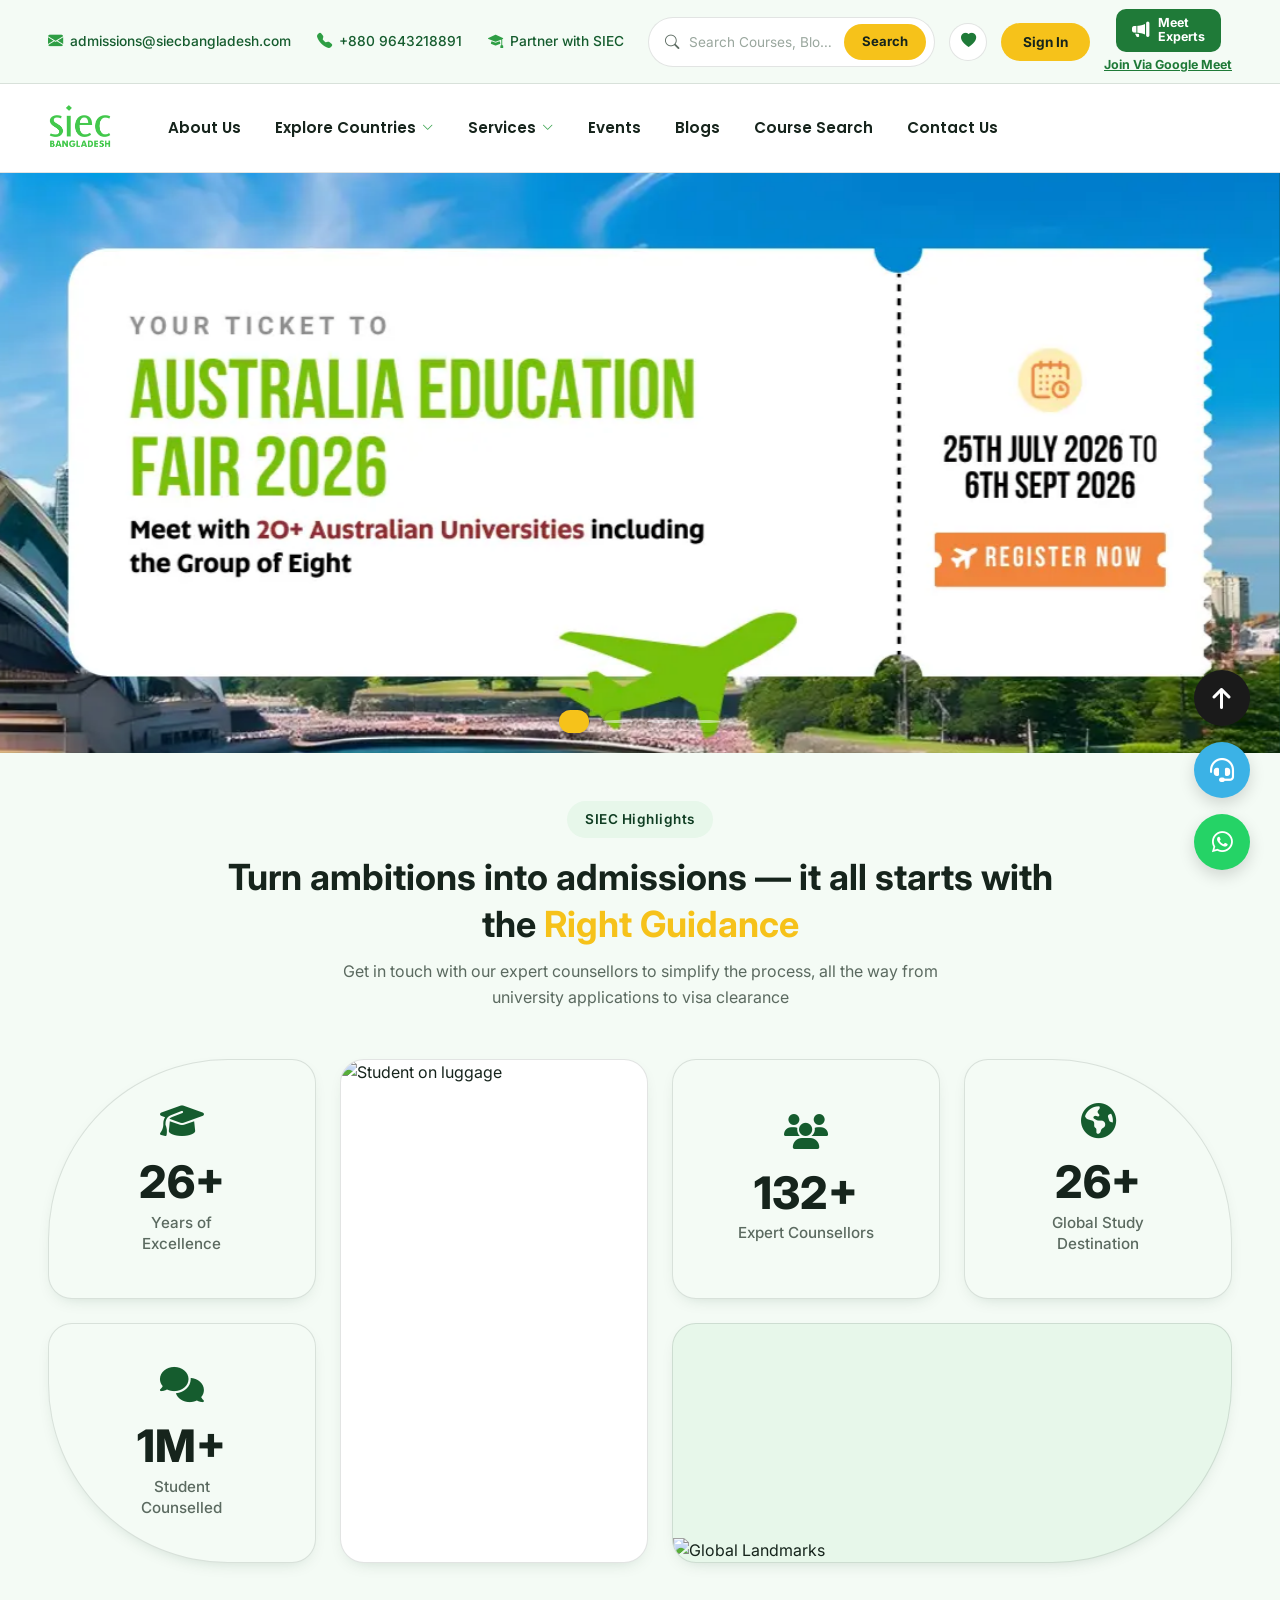
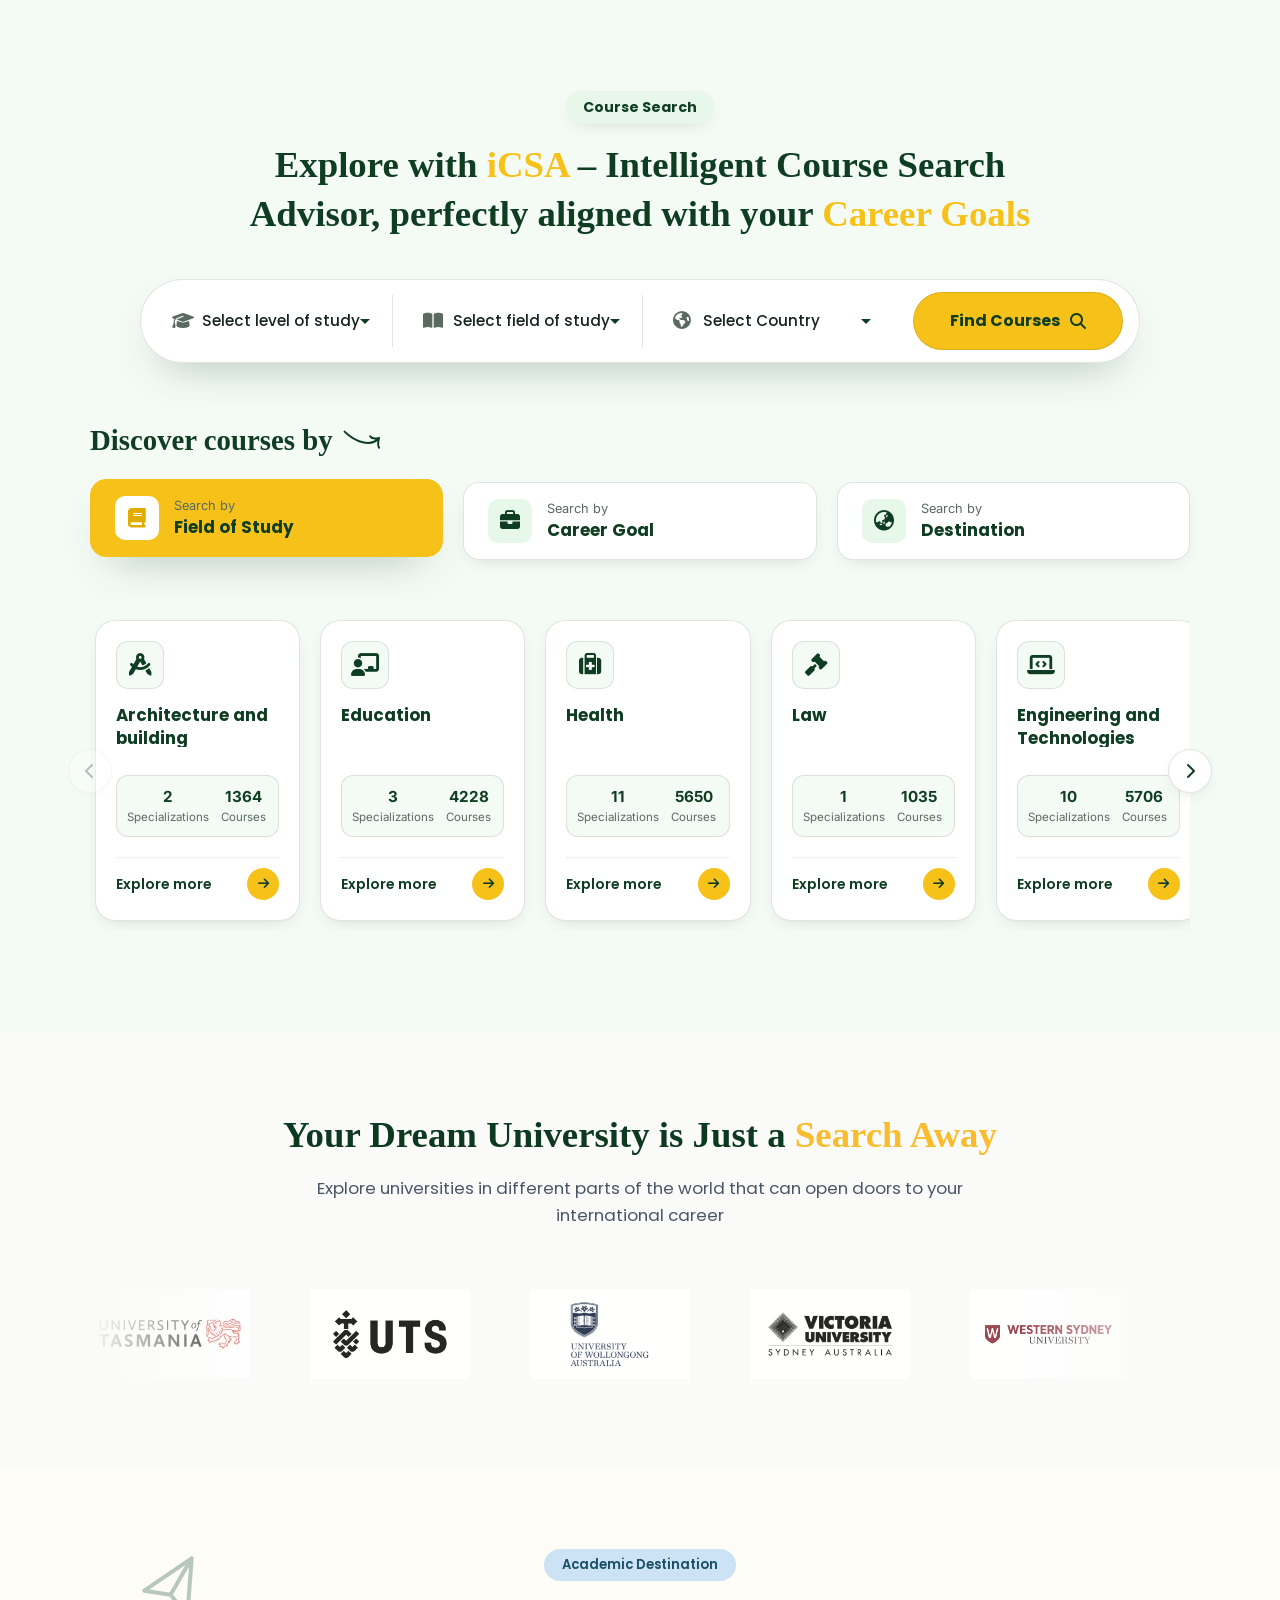
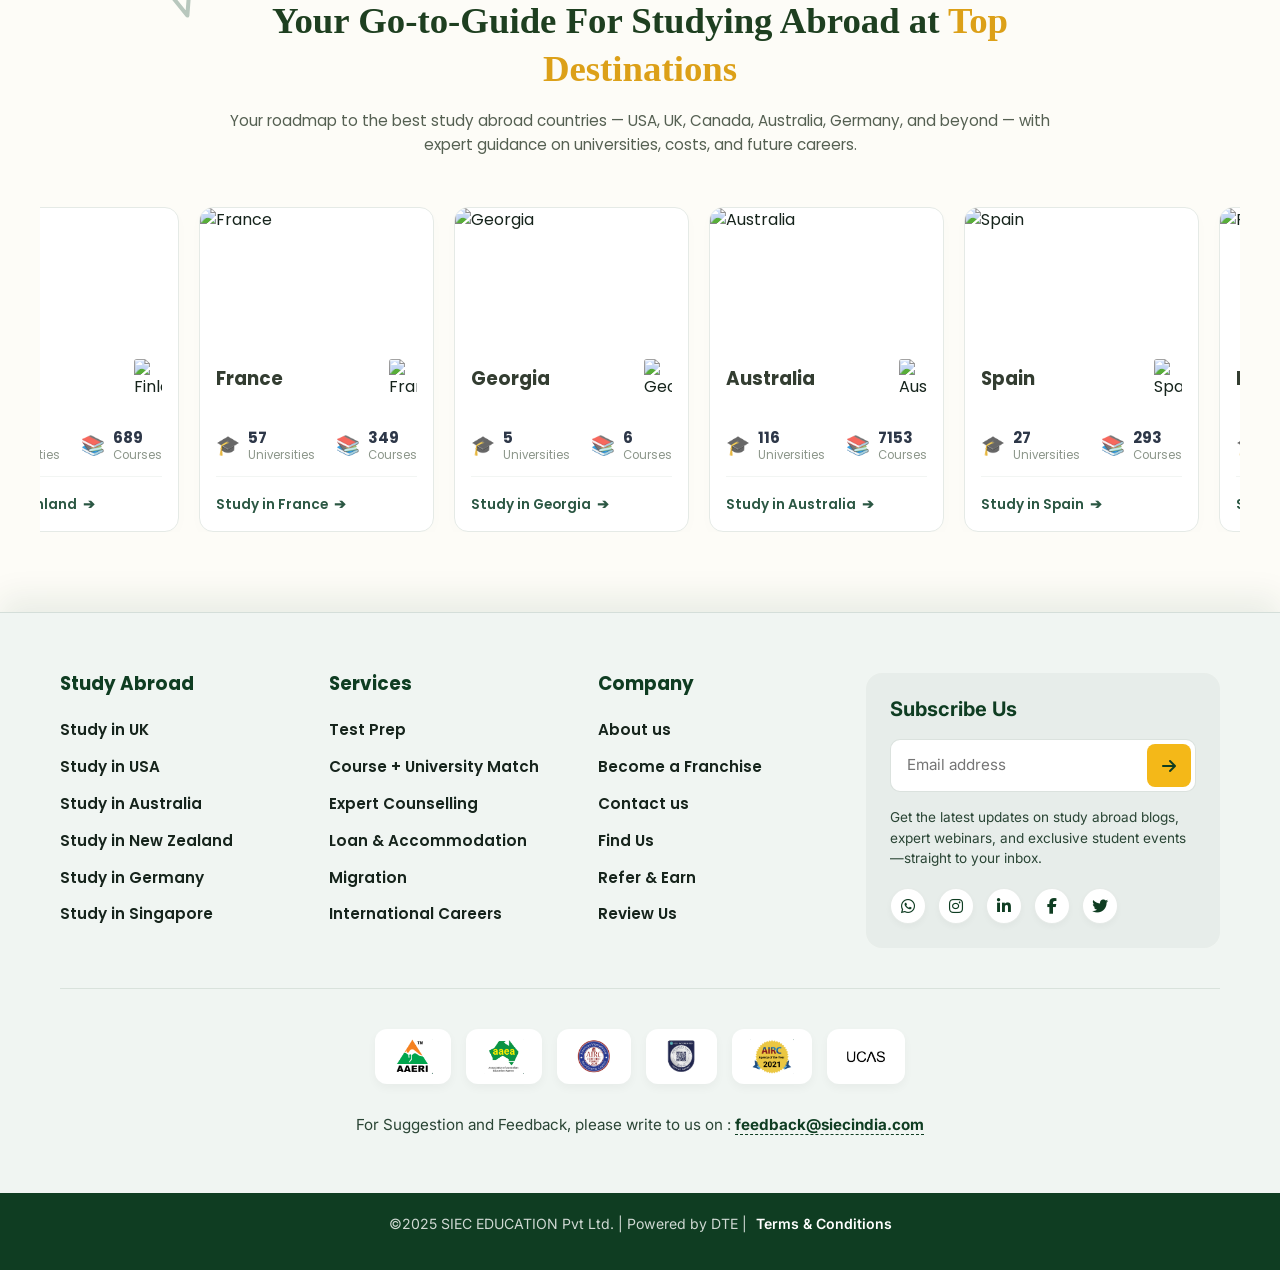
==== commit 4a4c8fad: "update destination slider responsive and independent code" ====
--- a/index.html
+++ b/index.html
@@ -761,8 +761,225 @@
 
   </div>
 </section>
-
   <!-- ========== Siec course search end ============ -->
+
+  <!-- ========== Siec university list start ============ -->
+   <section class="siec-uni-sec">
+  <div class="siec-container">
+    <div class="siec-uni-header">
+      <h2 class="siec-uni-title">Your Dream University is Just a <span>Search Away</span></h2>
+      <p class="siec-uni-subtitle">Explore universities in different parts of the world that can open doors to your international career</p>
+    </div>
+    <div class="siec-uni-slider-wrapper">
+      <div class="siec-uni-track">
+        <div class="siec-uni-slide"><img src="image/university/10146.png" alt="Victoria University"></div>
+        <div class="siec-uni-slide"><img src="image/university/10147.png" alt="Western Sydney University"></div>
+        <div class="siec-uni-slide"><img src="image/university/10148.png" alt="William Angliss Institute"></div>
+        <div class="siec-uni-slide"><img src="image/university/10149.png" alt="Griffith University"></div>
+        <div class="siec-uni-slide"><img src="image/university/10150.png" alt="St. Thomas University"></div>
+        <div class="siec-uni-slide"><img src="image/university/10151.png" alt="SAE Institute"></div>
+        <div class="siec-uni-slide"><img src="image/university/10152.png" alt="RMIT University"></div>
+        <div class="siec-uni-slide"><img src="image/university/10153.jpeg" alt="Victoria University"></div>
+        <div class="siec-uni-slide"><img src="image/university/10154.png" alt="Western Sydney University"></div>
+        <div class="siec-uni-slide"><img src="image/university/10155.png" alt="William Angliss Institute"></div>
+        <div class="siec-uni-slide"><img src="image/university/10156.png" alt="Griffith University"></div>
+        <div class="siec-uni-slide"><img src="image/university/10158.png" alt="St. Thomas University"></div>
+        <div class="siec-uni-slide"><img src="image/university/10158.png" alt="SAE Institute"></div>
+        <div class="siec-uni-slide"><img src="image/university/10159.jpeg" alt="RMIT University"></div>
+      </div>
+    </div>
+  </div>
+</section>
+<!-- ========== Siec university list End ============ -->
+ <!-- ========== Siec academic destination start ============ -->
+  <section class="siec-destination-sec">
+  <div class="dest-section-container">
+    
+    <div class="dest-main-header-wrap">
+      <div class="dest-plane-svg-icon">
+        <svg viewBox="0 0 24 24" fill="none" stroke="#9bb1a5" stroke-width="1.5" stroke-linecap="round" stroke-linejoin="round">
+          <path d="M22 2L11 13M22 2l-7 20-4-9-9-4 20-7z"/>
+        </svg>
+      </div>
+      <span class="dest-badge-tag">Academic Destination</span>
+      <h2 class="dest-section-heading">Your Go-to-Guide For Studying Abroad at <span>Top Destinations</span></h2>
+      <p class="dest-section-subheading">Your roadmap to the best study abroad countries — USA, UK, Canada, Australia, Germany, and beyond — with expert guidance on universities, costs, and future careers.</p>
+    </div>
+
+    <div class="dest-slider-viewport">
+      <div class="dest-slider-moving-track">
+        
+        <div class="dest-single-item-card">
+          <div class="dest-card-media-top">
+            <img src="https://images.unsplash.com/photo-1549488344-1f9b8d2bd1f3?auto=format&fit=crop&w=400&q=80" alt="Finland" class="dest-card-img-src">
+            <div class="dest-card-hover-mask">
+              <div class="dest-card-big-flag"><img src="https://flagcdn.com/w160/fi.png" alt="Finland Flag"></div>
+              <a href="#" class="dest-card-hover-anchor">
+                Study in Finland 
+                <span class="dest-arrow-circle-span">➔</span>
+              </a>
+            </div>
+          </div>
+          <div class="dest-card-body-bottom">
+            <div class="dest-card-title-flex">
+              <span class="dest-card-country-txt">Finland</span>
+              <img src="https://flagcdn.com/w40/fi.png" alt="Finland" class="dest-card-mini-flag">
+            </div>
+            <div class="dest-card-metrics-row">
+              <div class="dest-card-meta-box">
+                <span class="dest-emoji-icon">🎓</span>
+                <div class="dest-meta-txt-wrap"><strong>14</strong><span>Universities</span></div>
+              </div>
+              <div class="dest-card-meta-box">
+                <span class="dest-emoji-icon">📚</span>
+                <div class="dest-meta-txt-wrap"><strong>689</strong><span>Courses</span></div>
+              </div>
+            </div>
+            <a href="#" class="dest-card-static-anchor">
+              Study in Finland 
+              <span class="dest-arrow-inline-span">➔</span>
+            </a>
+          </div>
+        </div>
+
+        <div class="dest-single-item-card">
+          <div class="dest-card-media-top">
+            <img src="https://images.unsplash.com/photo-1502602898657-3e91760cbb34?auto=format&fit=crop&w=400&q=80" alt="France" class="dest-card-img-src">
+            <div class="dest-card-hover-mask">
+              <div class="dest-card-big-flag"><img src="https://flagcdn.com/w160/fr.png" alt="France Flag"></div>
+              <a href="#" class="dest-card-hover-anchor">
+                Study in France 
+                <span class="dest-arrow-circle-span">➔</span>
+              </a>
+            </div>
+          </div>
+          <div class="dest-card-body-bottom">
+            <div class="dest-card-title-flex">
+              <span class="dest-card-country-txt">France</span>
+              <img src="https://flagcdn.com/w40/fr.png" alt="France" class="dest-card-mini-flag">
+            </div>
+            <div class="dest-card-metrics-row">
+              <div class="dest-card-meta-box">
+                <span class="dest-emoji-icon">🎓</span>
+                <div class="dest-meta-txt-wrap"><strong>57</strong><span>Universities</span></div>
+              </div>
+              <div class="dest-card-meta-box">
+                <span class="dest-emoji-icon">📚</span>
+                <div class="dest-meta-txt-wrap"><strong>349</strong><span>Courses</span></div>
+              </div>
+            </div>
+            <a href="#" class="dest-card-static-anchor">
+              Study in France 
+              <span class="dest-arrow-inline-span">➔</span>
+            </a>
+          </div>
+        </div>
+
+        <div class="dest-single-item-card">
+          <div class="dest-card-media-top">
+            <img src="https://images.unsplash.com/photo-1565008447742-97f6f38c985c?auto=format&fit=crop&w=400&q=80" alt="Georgia" class="dest-card-img-src">
+            <div class="dest-card-hover-mask">
+              <div class="dest-card-big-flag"><img src="https://flagcdn.com/w160/ge.png" alt="Georgia Flag"></div>
+              <a href="#" class="dest-card-hover-anchor">
+                Study in Georgia 
+                <span class="dest-arrow-circle-span">➔</span>
+              </a>
+            </div>
+          </div>
+          <div class="dest-card-body-bottom">
+            <div class="dest-card-title-flex">
+              <span class="dest-card-country-txt">Georgia</span>
+              <img src="https://flagcdn.com/w40/ge.png" alt="Georgia" class="dest-card-mini-flag">
+            </div>
+            <div class="dest-card-metrics-row">
+              <div class="dest-card-meta-box">
+                <span class="dest-emoji-icon">🎓</span>
+                <div class="dest-meta-txt-wrap"><strong>5</strong><span>Universities</span></div>
+              </div>
+              <div class="dest-card-meta-box">
+                <span class="dest-emoji-icon">📚</span>
+                <div class="dest-meta-txt-wrap"><strong>6</strong><span>Courses</span></div>
+              </div>
+            </div>
+            <a href="#" class="dest-card-static-anchor">
+              Study in Georgia 
+              <span class="dest-arrow-inline-span">➔</span>
+            </a>
+          </div>
+        </div>
+
+        <div class="dest-single-item-card">
+          <div class="dest-card-media-top">
+            <img src="https://images.unsplash.com/photo-1524443169398-9aa1ceab67d5?auto=format&fit=crop&w=400&q=80" alt="Australia" class="dest-card-img-src">
+            <div class="dest-card-hover-mask">
+              <div class="dest-card-big-flag"><img src="https://flagcdn.com/w160/au.png" alt="Australia Flag"></div>
+              <a href="#" class="dest-card-hover-anchor">
+                Study in Australia 
+                <span class="dest-arrow-circle-span">➔</span>
+              </a>
+            </div>
+          </div>
+          <div class="dest-card-body-bottom">
+            <div class="dest-card-title-flex">
+              <span class="dest-card-country-txt">Australia</span>
+              <img src="https://flagcdn.com/w40/au.png" alt="Australia" class="dest-card-mini-flag">
+            </div>
+            <div class="dest-card-metrics-row">
+              <div class="dest-card-meta-box">
+                <span class="dest-emoji-icon">🎓</span>
+                <div class="dest-meta-txt-wrap"><strong>116</strong><span>Universities</span></div>
+              </div>
+              <div class="dest-card-meta-box">
+                <span class="dest-emoji-icon">📚</span>
+                <div class="dest-meta-txt-wrap"><strong>7153</strong><span>Courses</span></div>
+              </div>
+            </div>
+            <a href="#" class="dest-card-static-anchor">
+              Study in Australia 
+              <span class="dest-arrow-inline-span">➔</span>
+            </a>
+          </div>
+        </div>
+
+        <div class="dest-single-item-card">
+          <div class="dest-card-media-top">
+            <img src="https://images.unsplash.com/photo-1507608869274-d3177c8bb4c7?auto=format&fit=crop&w=400&q=80" alt="Spain" class="dest-card-img-src">
+            <div class="dest-card-hover-mask">
+              <div class="dest-card-big-flag"><img src="https://flagcdn.com/w160/es.png" alt="Spain Flag"></div>
+              <a href="#" class="dest-hover-link">
+                Study in Spain 
+                <span class="dest-arrow-circle-span">➔</span>
+              </a>
+            </div>
+          </div>
+          <div class="dest-card-body-bottom">
+            <div class="dest-card-title-flex">
+              <span class="dest-card-country-txt">Spain</span>
+              <img src="https://flagcdn.com/w40/es.png" alt="Spain" class="dest-card-mini-flag">
+            </div>
+            <div class="dest-card-metrics-row">
+              <div class="dest-card-meta-box">
+                <span class="dest-emoji-icon">🎓</span>
+                <div class="dest-meta-txt-wrap"><strong>27</strong><span>Universities</span></div>
+              </div>
+              <div class="dest-card-meta-box">
+                <span class="dest-emoji-icon">📚</span>
+                <div class="dest-meta-txt-wrap"><strong>293</strong><span>Courses</span></div>
+              </div>
+            </div>
+            <a href="#" class="dest-card-static-anchor">
+              Study in Spain 
+              <span class="dest-arrow-inline-span">➔</span>
+            </a>
+          </div>
+        </div>
+
+      </div>
+    </div>
+
+  </div>
+</section>
+<!-- ========== Siec academic destination End ============ -->
 
   <!-- ============ Footer section start ============ -->
   <footer class="siec-footer">
--- a/css/style.css
+++ b/css/style.css
@@ -1167,12 +1167,9 @@
    SIEC HIGHLIGHTS STYLES End
    ========================================================= */
 
-   /* siec course search css start */
    /* =========================================================
-   SIEC ADVANCED DYNAMIC CAROUSEL SECTION STYLE
+   SIEC course search css start
    ========================================================= */
-
-/* ১. টাইপোগ্রাফি ফন্ট ফ্যামিলি অ্যাসাইন */
 .siec-search-slider-sec {
   font-family: 'Poppins', sans-serif;
   background-color: var(--green-050); /* ওয়ার্ম লাইট ব্যাকগ্রাউন্ড */
@@ -1187,7 +1184,6 @@
   padding: 0 20px;
 }
 
-/* সেকশন হেডার */
 .siec-sec-header {
   text-align: center;
   margin-bottom: 40px;
@@ -1216,10 +1212,9 @@
 }
 
 .siec-main-title span {
-  color: var(--gold-500); /* গোল্ডেন ইয়েলো হাইলাইট */
-}
-
-/* ৩টি সিলেক্ট ড্রপডাউন বার */
+  color: var(--gold-500);
+}
+
 .siec-filter-bar {
   display: flex;
   background-color: var(--white);
@@ -1275,7 +1270,7 @@
   background-position: right 15px center;
 }
 
-/* খুঁজুন বাটন */
+
 .siec-find-btn {
   background-color: var(--gold-500);
   color: var(--green-900);
@@ -1297,7 +1292,6 @@
   box-shadow: var(--shadow-sm);
 }
 
-/* Discover row layout */
 .siec-discover-row {
   max-width: 1100px;
   margin: 0 auto 30px auto;
@@ -1318,7 +1312,7 @@
   stroke: var(--green-900);
 }
 
-/* ট্যাব বাটন স্টাইল */
+
 .siec-tabs-wrapper {
   display: flex;
   gap: 20px;
@@ -1368,7 +1362,7 @@
   color: var(--green-900);
 }
 
-/* একটিভ ট্যাব স্টাইল */
+
 .siec-tab.active {
   background-color: var(--gold-500);
   border-color: var(--gold-500);
@@ -1381,16 +1375,14 @@
   color: var(--gold-600);
 }
 
-/* =========================================================
-   স্লাইডার মেকানিজম এবং কন্টেন্ট প্যানেল
-   ========================================================= */
+
 .siec-sliders-container {
   max-width: 1100px;
   margin: 0 auto;
   position: relative;
 }
 
-/* স্লাইডার প্যানেল (ডিফল্ট হিডেন) */
+
 .siec-slider-panel {
   display: none;
 }
@@ -1399,7 +1391,7 @@
   display: block;
 }
 
-/* স্লাইডার ভিউপোর্ট এবং নেভিগেশন */
+
 .siec-slider-wrapper {
   position: relative;
   display: flex;
@@ -1413,15 +1405,15 @@
   width: 100%;
   overflow-x: auto;
   scroll-behavior: smooth;
-  scrollbar-width: none; /* ফায়ারফক্সে স্ক্রোলবার হাইড */
+  scrollbar-width: none;
   padding: 10px 5px;
 }
 
 .siec-slider-track::-webkit-scrollbar {
-  display: none; /* ক্রোম ও সাফারিতে স্ক্রোলবার হাইড */
-}
-
-/* স্লাইডার বাটন */
+  display: none;
+}
+
+
 .siec-nav-btn {
   position: absolute;
   top: 50%;
@@ -1456,11 +1448,9 @@
   right: -22px;
 }
 
-/* =========================================================
-   কার্ড ডিজাইন (আইকনিক এবং ডেস্টিনেশন)
-   ========================================================= */
+
 .siec-card {
-  min-width: calc((100% - 80px) / 5); /* ডেক্সটপে ৫টি কার্ড */
+  min-width: calc((100% - 80px) / 5); 
   max-width: calc((100% - 80px) / 5);
   background-color: var(--white);
   border-radius: 20px;
@@ -1480,7 +1470,6 @@
   border-color: var(--green-800);
 }
 
-/* কার্ডের ভেতরের কন্টেন্ট বিন্যাস */
 .siec-card-top {
   display: flex;
   flex-direction: column;
@@ -1513,7 +1502,6 @@
   height: 2.7rem;
 }
 
-/* পরিসংখ্যান (কোর্সের সংখ্যা) */
 .siec-card-stats {
   display: flex;
   gap: 10px;
@@ -1545,7 +1533,6 @@
   color: var(--grey-600);
 }
 
-/* কার্ড ফুটার */
 .siec-card-footer {
   display: flex;
   align-items: center;
@@ -1578,11 +1565,8 @@
   transform: scale(1.1);
 }
 
-/* =========================================================
-   ডেস্টিনেশন কার্ড বিশেষ স্টাইল (ইমেজ ও ফ্ল্যাগ)
-   ========================================================= */
 .dest-card {
-  padding: 0 !important; /* ইমেজ পুরো ফ্রেমে দেখানোর জন্য */
+  padding: 0 !important;
   overflow: hidden;
 }
 
@@ -1628,12 +1612,482 @@
 .dest-card .siec-card-footer {
   margin: 0 16px 16px 16px;
 }
-
-   /* siec course search css end */
-
-/* ---------------------------------------------------------
+/* =========================================================
+   Siec course search css end
+ ========================================================= */
+ /* =========================================================
+   Siec university list css start
+ ========================================================= */
+.siec-uni-sec {
+  font-family: 'Poppins', sans-serif;
+  background-color: #fafaf8;
+  padding: 80px 0;
+  overflow: hidden;
+  width: 100%;
+}
+
+.siec-uni-header {
+  text-align: center;
+  margin-bottom: 50px;
+  padding: 0 20px;
+}
+
+.siec-uni-title {
+  font-family: 'Playfair Display', serif;
+  color: #0c391f;
+  font-size: 2.3rem;
+  font-weight: 700;
+  margin-bottom: 16px;
+  line-height: 1.3;
+}
+
+.siec-uni-title span {
+  color: #fabc2c;
+}
+
+.siec-uni-subtitle {
+  color: #4a5568;
+  font-size: 1.05rem;
+  max-width: 650px;
+  margin: 0 auto;
+  line-height: 1.6;
+}
+
+.siec-uni-slider-wrapper {
+  position: relative;
+  width: 100%;
+  margin: 0 auto;
+  padding: 10px 0;
+  display: flex;
+  align-items: center;
+  mask-image: linear-gradient(to right, transparent, #000 15%, #000 85%, transparent);
+  -webkit-mask-image: linear-gradient(to right, transparent, #000 15%, #000 85%, transparent);
+}
+
+.siec-uni-track {
+  display: flex;
+  align-items: center;
+  gap: 60px;
+  width: max-content;
+  animation: scrollInfinite 25s linear infinite;
+}
+
+.siec-uni-slide {
+  display: flex;
+  align-items: center;
+  justify-content: center;
+  width: 160px;
+  height: auto;
+  transition: transform 0.3s ease;
+}
+
+.siec-uni-slide img {
+  width: 100%;
+  height: auto;
+  object-fit: contain;
+  filter: grayscale(20%) opacity(0.85);
+  transition: all 0.3s ease;
+}
+
+.siec-uni-slide:hover img {
+  filter: grayscale(0%) opacity(1);
+  transform: scale(1.05);
+}
+
+@keyframes scrollInfinite {
+  0% {
+    transform: translateX(0);
+  }
+  100% {
+    transform: translateX(calc(-50% - 30px));
+  }
+}
+
+@media (max-width: 1199.98px) {
+  .siec-uni-title {
+    font-size: 2.1rem;
+  }
+  .siec-uni-track {
+    gap: 45px;
+  }
+  .siec-uni-slide {
+    width: 140px;
+  }
+  @keyframes scrollInfinite {
+    100% { transform: translateX(calc(-50% - 22.5px)); }
+  }
+}
+
+@media (max-width: 991.98px) {
+  .siec-uni-sec {
+    padding: 60px 0;
+  }
+  .siec-uni-title {
+    font-size: 1.85rem;
+  }
+  .siec-uni-subtitle {
+    font-size: 0.95rem;
+  }
+  .siec-uni-track {
+    gap: 35px;
+  }
+  .siec-uni-slide {
+    width: 125px;
+  }
+  @keyframes scrollInfinite {
+    100% { transform: translateX(calc(-50% - 17.5px)); }
+  }
+}
+
+@media (max-width: 767.98px) {
+  .siec-uni-title {
+    font-size: 1.6rem;
+  }
+  .siec-uni-track {
+    gap: 25px;
+  }
+  .siec-uni-slide {
+    width: 110px;
+  }
+  @keyframes scrollInfinite {
+    100% { transform: translateX(calc(-50% - 12.5px)); }
+  }
+}
+
+@media (max-width: 575.98px) {
+  .siec-uni-sec {
+    padding: 40px 0;
+  }
+  .siec-uni-title {
+    font-size: 1.4rem;
+  }
+  .siec-uni-subtitle {
+    font-size: 0.9rem;
+  }
+  .siec-uni-track {
+    gap: 20px;
+    animation-duration: 18s;
+  }
+  .siec-uni-slide {
+    width: 95px;
+  }
+  @keyframes scrollInfinite {
+    100% { transform: translateX(calc(-50% - 10px)); }
+  }
+}
+ /* =========================================================
+   Siec university list css End
+ ========================================================= */
+ /* =========================================================
+   Siec academic destination start
+ ========================================================= */
+.siec-destination-sec {
+  font-family: 'Poppins', sans-serif;
+  background-color: #fdfcf7;
+  padding: 80px 0;
+  overflow: hidden;
+  position: relative;
+}
+
+.dest-section-container {
+  width: 100%;
+  max-width: 1240px;
+  margin: 0 auto;
+  padding: 0 20px;
+  box-sizing: border-box;
+}
+
+.dest-main-header-wrap {
+  text-align: center;
+  max-width: 820px;
+  margin: 0 auto 50px auto;
+  position: relative;
+}
+
+.dest-plane-svg-icon {
+  position: absolute;
+  left: -90px;
+  top: 10px;
+  width: 65px;
+  height: 65px;
+  opacity: 0.7;
+  transform: rotate(-15deg);
+}
+
+.dest-badge-tag {
+  background-color: #cce3f5;
+  color: #1a4d66;
+  font-size: 0.82rem;
+  font-weight: 600;
+  padding: 6px 18px;
+  border-radius: 50px;
+  display: inline-block;
+  margin-bottom: 16px;
+}
+
+.dest-section-heading {
+  color: #1e3f20;
+  font-family: 'Playfair Display', serif;
+  font-size: 2.3rem;
+  font-weight: 700;
+  line-height: 1.3;
+  margin-bottom: 16px;
+}
+
+.dest-section-heading span {
+  color: #dca018;
+}
+
+.dest-section-subheading {
+  color: #556052;
+  font-size: 0.95rem;
+  line-height: 1.6;
+}
+
+.dest-slider-viewport {
+  overflow: hidden;
+  width: 100%;
+  position: relative;
+}
+
+.dest-slider-moving-track {
+  display: flex;
+  gap: 20px;
+  width: max-content;
+  will-change: transform;
+}
+
+.dest-single-item-card {
+  width: 235px;
+  background-color: #ffffff;
+  border-radius: 14px;
+  border: 1px solid #e5eae6;
+  display: flex;
+  flex-direction: column;
+  overflow: hidden;
+  position: relative;
+  min-height: 325px;
+  box-shadow: 0 4px 15px rgba(0,0,0,0.015);
+  transition: box-shadow 0.3s cubic-bezier(0.25, 1, 0.5, 1), border-color 0.3s ease;
+}
+
+.dest-card-media-top {
+  position: relative;
+  width: 100%;
+  height: 135px;
+  overflow: hidden;
+  transition: height 0.4s cubic-bezier(0.25, 1, 0.5, 1);
+}
+
+.dest-card-img-src {
+  width: 100%;
+  height: 100%;
+  object-fit: cover;
+  transition: transform 0.4s ease;
+}
+
+.dest-card-hover-mask {
+  position: absolute;
+  top: 0;
+  left: 0;
+  width: 100%;
+  height: 100%;
+  background: linear-gradient(to bottom, rgba(0,0,0,0.05), rgba(0,0,0,0.45));
+  display: flex;
+  flex-direction: column;
+  align-items: center;
+  justify-content: center;
+  opacity: 0;
+  pointer-events: none;
+  gap: 15px;
+  padding: 15px;
+  box-sizing: border-box;
+  transition: opacity 0.3s ease;
+}
+
+.dest-card-big-flag {
+  width: 85px;
+  border-radius: 6px;
+  overflow: hidden;
+  box-shadow: 0 5px 12px rgba(0,0,0,0.25);
+  transform: scale(0.85);
+  transition: transform 0.3s ease;
+}
+
+.dest-card-big-flag img {
+  width: 100%;
+  display: block;
+}
+
+.dest-card-hover-anchor {
+  background-color: #ffffff;
+  color: #2b5743;
+  text-decoration: none;
+  padding: 8px 16px;
+  border-radius: 30px;
+  font-size: 0.85rem;
+  font-weight: 600;
+  display: inline-flex;
+  align-items: center;
+  gap: 8px;
+  box-shadow: 0 4px 10px rgba(0,0,0,0.08);
+  transform: translateY(8px);
+  transition: transform 0.3s ease;
+}
+
+.dest-arrow-circle-span {
+  background-color: #2b5743;
+  color: #ffffff;
+  width: 18px;
+  height: 18px;
+  border-radius: 50px;
+  display: inline-flex;
+  align-items: center;
+  justify-content: center;
+  font-size: 0.65rem;
+}
+
+.dest-card-body-bottom {
+  padding: 16px;
+  display: flex;
+  flex-direction: column;
+  flex: 1;
+  justify-content: space-between;
+  transition: opacity 0.2s ease;
+}
+
+.dest-card-title-flex {
+  display: flex;
+  justify-content: space-between;
+  align-items: center;
+}
+
+.dest-card-country-txt {
+  font-size: 1.15rem;
+  font-weight: 700;
+  color: #333d31;
+}
+
+.dest-card-mini-flag {
+  width: 28px;
+  border-radius: 3px;
+}
+
+.dest-card-metrics-row {
+  display: flex;
+  justify-content: space-between;
+  margin-top: 10px;
+  padding: 12px 0;
+  border-bottom: 1px solid #f2f5f3;
+}
+
+.dest-card-meta-box {
+  display: flex;
+  align-items: center;
+  gap: 8px;
+}
+
+.dest-emoji-icon {
+  font-size: 1.2rem;
+  opacity: 0.8;
+}
+
+.dest-meta-txt-wrap {
+  display: flex;
+  flex-direction: column;
+}
+
+.dest-meta-txt-wrap strong {
+  font-size: 0.95rem;
+  color: #2d3748;
+  line-height: 1.2;
+}
+
+.dest-meta-txt-wrap span {
+  font-size: 0.72rem;
+  color: #8c968a;
+}
+
+.dest-card-static-anchor {
+  font-size: 0.85rem;
+  font-weight: 600;
+  color: #2b5743;
+  text-decoration: none;
+  display: inline-flex;
+  align-items: center;
+  gap: 6px;
+  margin-top: 10px;
+}
+
+.dest-arrow-inline-span {
+  font-size: 0.85rem;
+  transition: transform 0.2s ease;
+}
+
+.dest-card-static-anchor:hover .dest-arrow-inline-span {
+  transform: translateX(3px);
+}
+
+.dest-single-item-card:hover {
+  border-color: #cbd5e1;
+  box-shadow: 0 10px 25px rgba(0,0,0,0.05);
+}
+
+.dest-single-item-card:hover .dest-card-media-top {
+  height: 100%;
+  position: absolute;
+  top: 0;
+  left: 0;
+  z-index: 2;
+  width: 100%;
+}
+
+.dest-single-item-card:hover .dest-card-img-src {
+  transform: scale(1.03);
+}
+
+.dest-single-item-card:hover .dest-card-hover-mask {
+  opacity: 1;
+  pointer-events: auto;
+}
+
+.dest-single-item-card:hover .dest-card-big-flag {
+  transform: scale(1);
+}
+
+.dest-single-item-card:hover .dest-card-hover-anchor {
+  transform: translateY(0);
+}
+
+.dest-single-item-card:hover .dest-card-body-bottom {
+  opacity: 0;
+}
+
+@media (max-width: 991.98px) {
+  .dest-section-heading { font-size: 1.95rem; }
+  .dest-plane-svg-icon { display: none; }
+  .dest-single-item-card { width: 210px; min-height: 300px; }
+}
+
+@media (max-width: 767.98px) {
+  .dest-section-heading { font-size: 1.6rem; }
+  .dest-section-subheading { font-size: 0.88rem; }
+  .dest-single-item-card { width: 180px; min-height: 275px; }
+  .dest-card-media-top { height: 115px; }
+  .dest-emoji-icon { font-size: 1rem; }
+}
+
+@media (max-width: 480px) {
+  .dest-single-item-card { width: 155px; min-height: 250px; }
+  .dest-card-country-txt { font-size: 0.95rem; }
+}
+ /* =========================================================
+   Siec academic destination End
+ ========================================================= */
+
+/* ========================================================
    Footer section start
- --------------------------------------------------------- */
+ ======================================================== */
 
 .siec-footer {
   background-color: var(--siec-footer-bg);
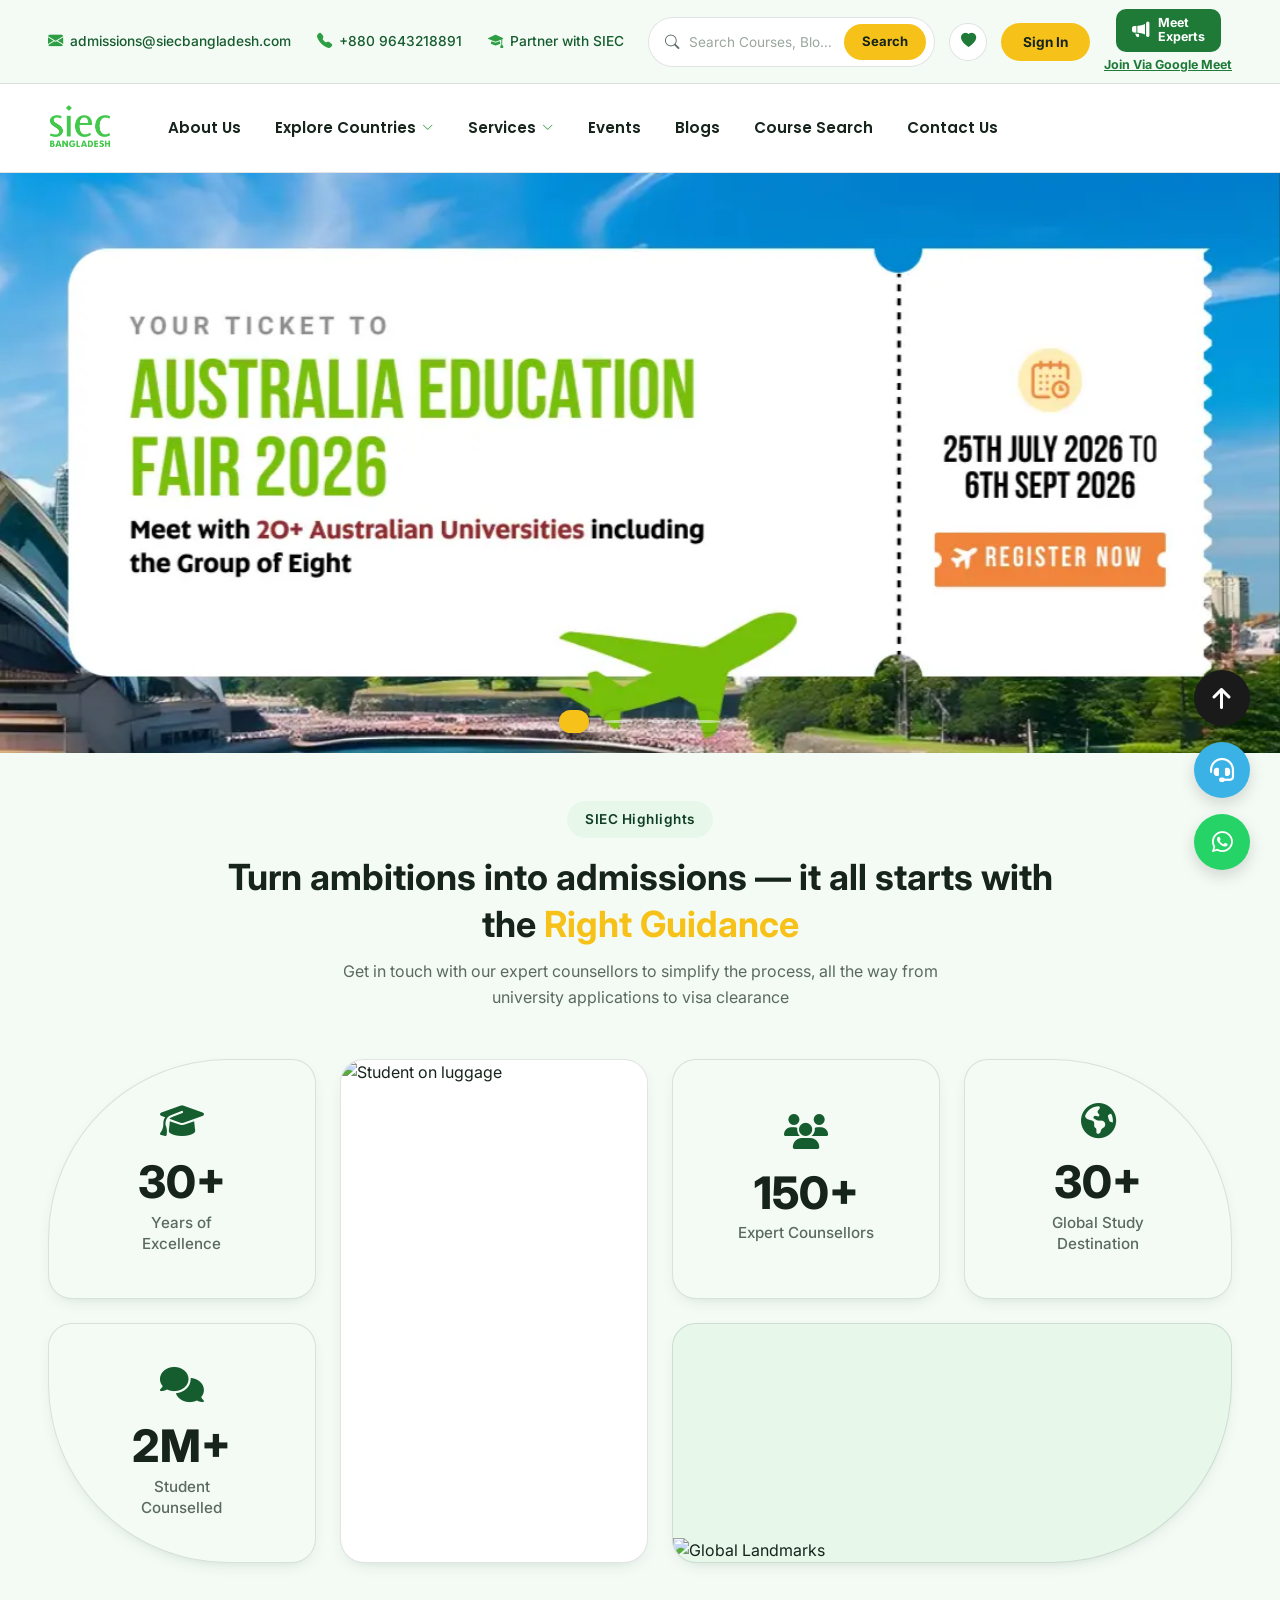
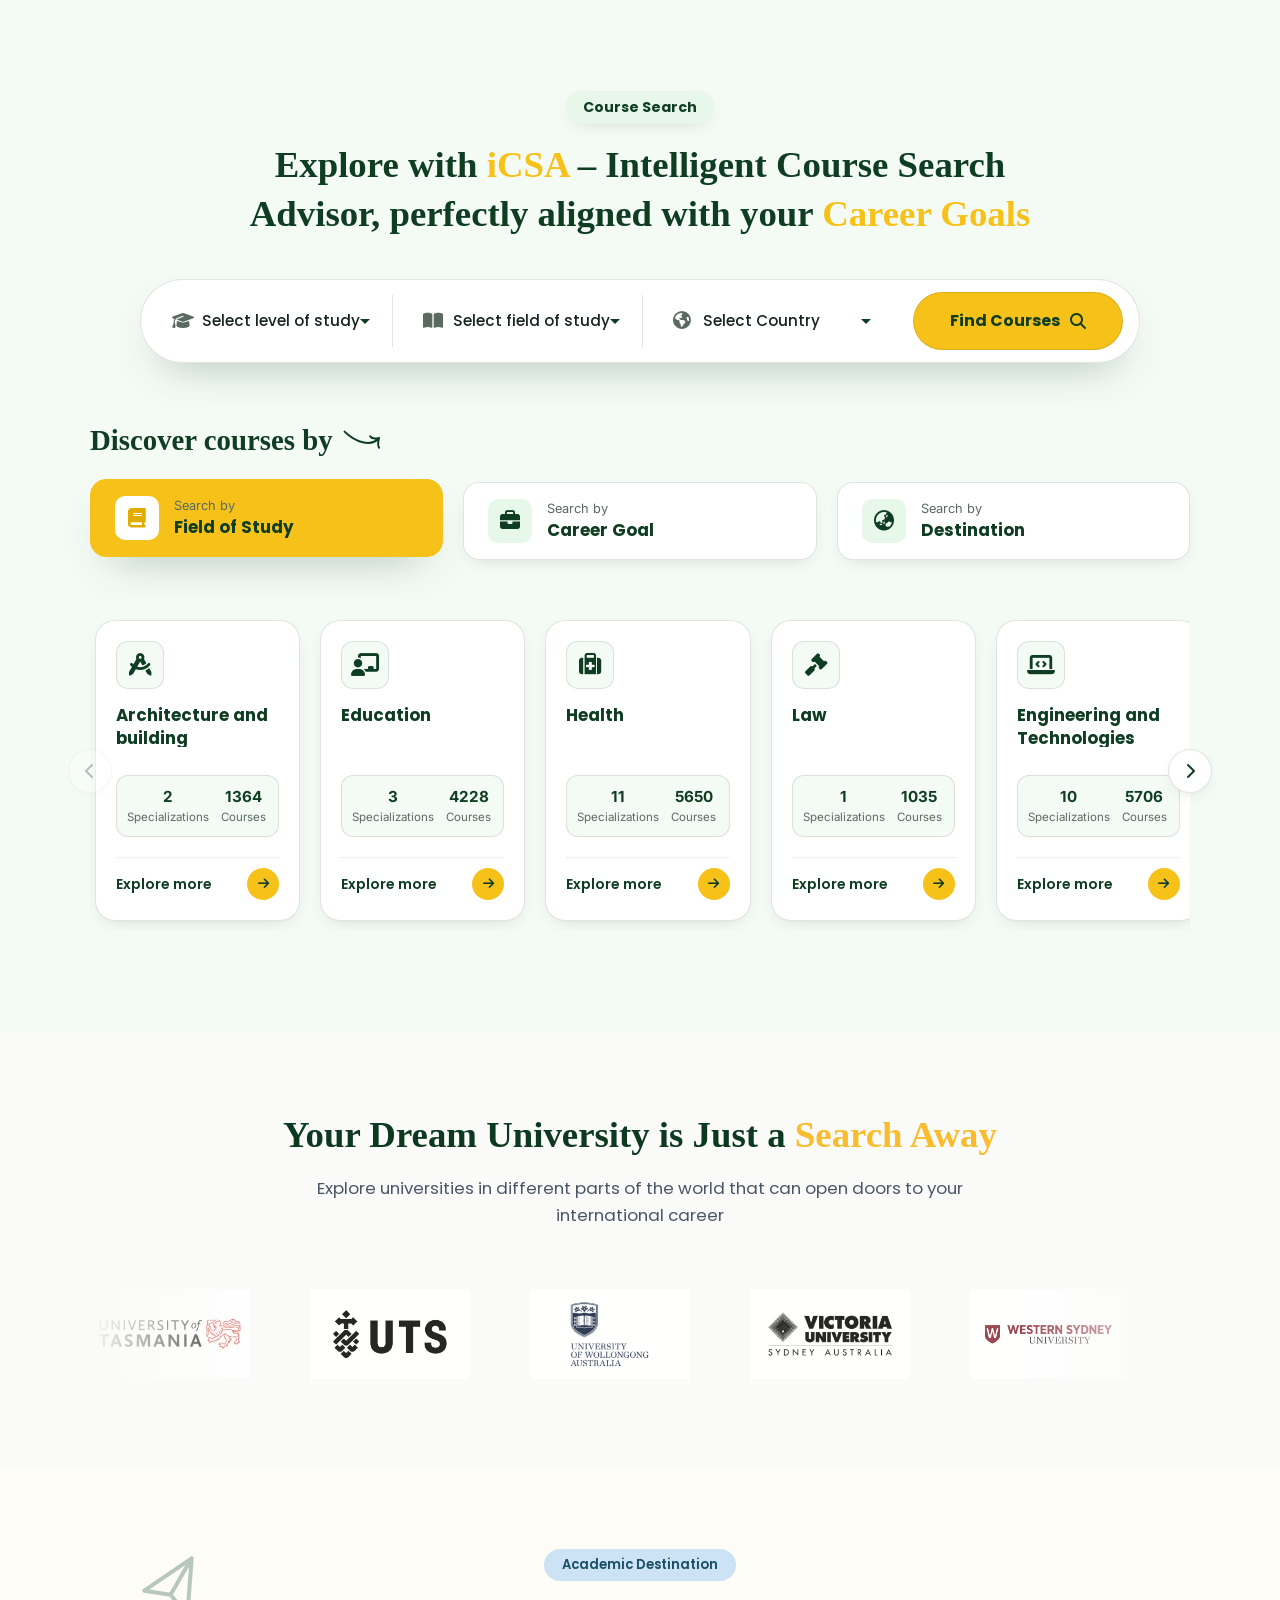
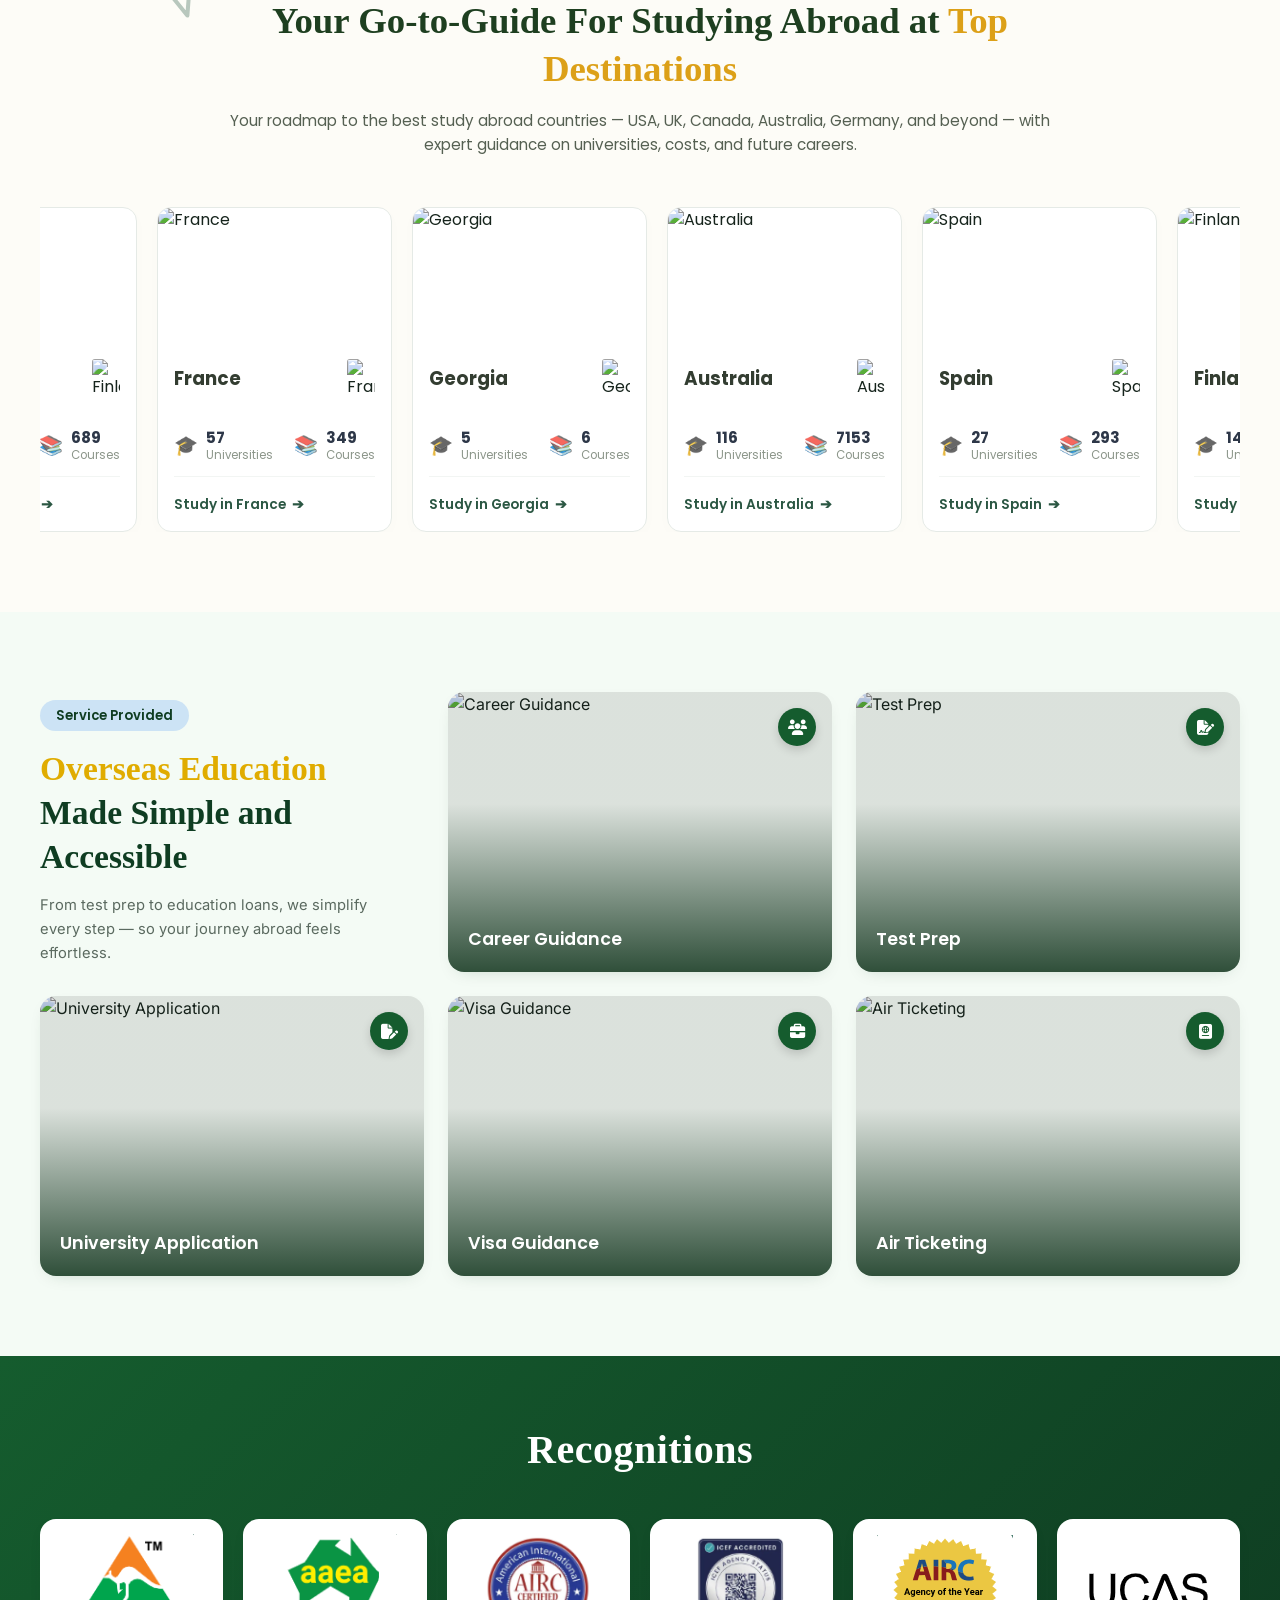
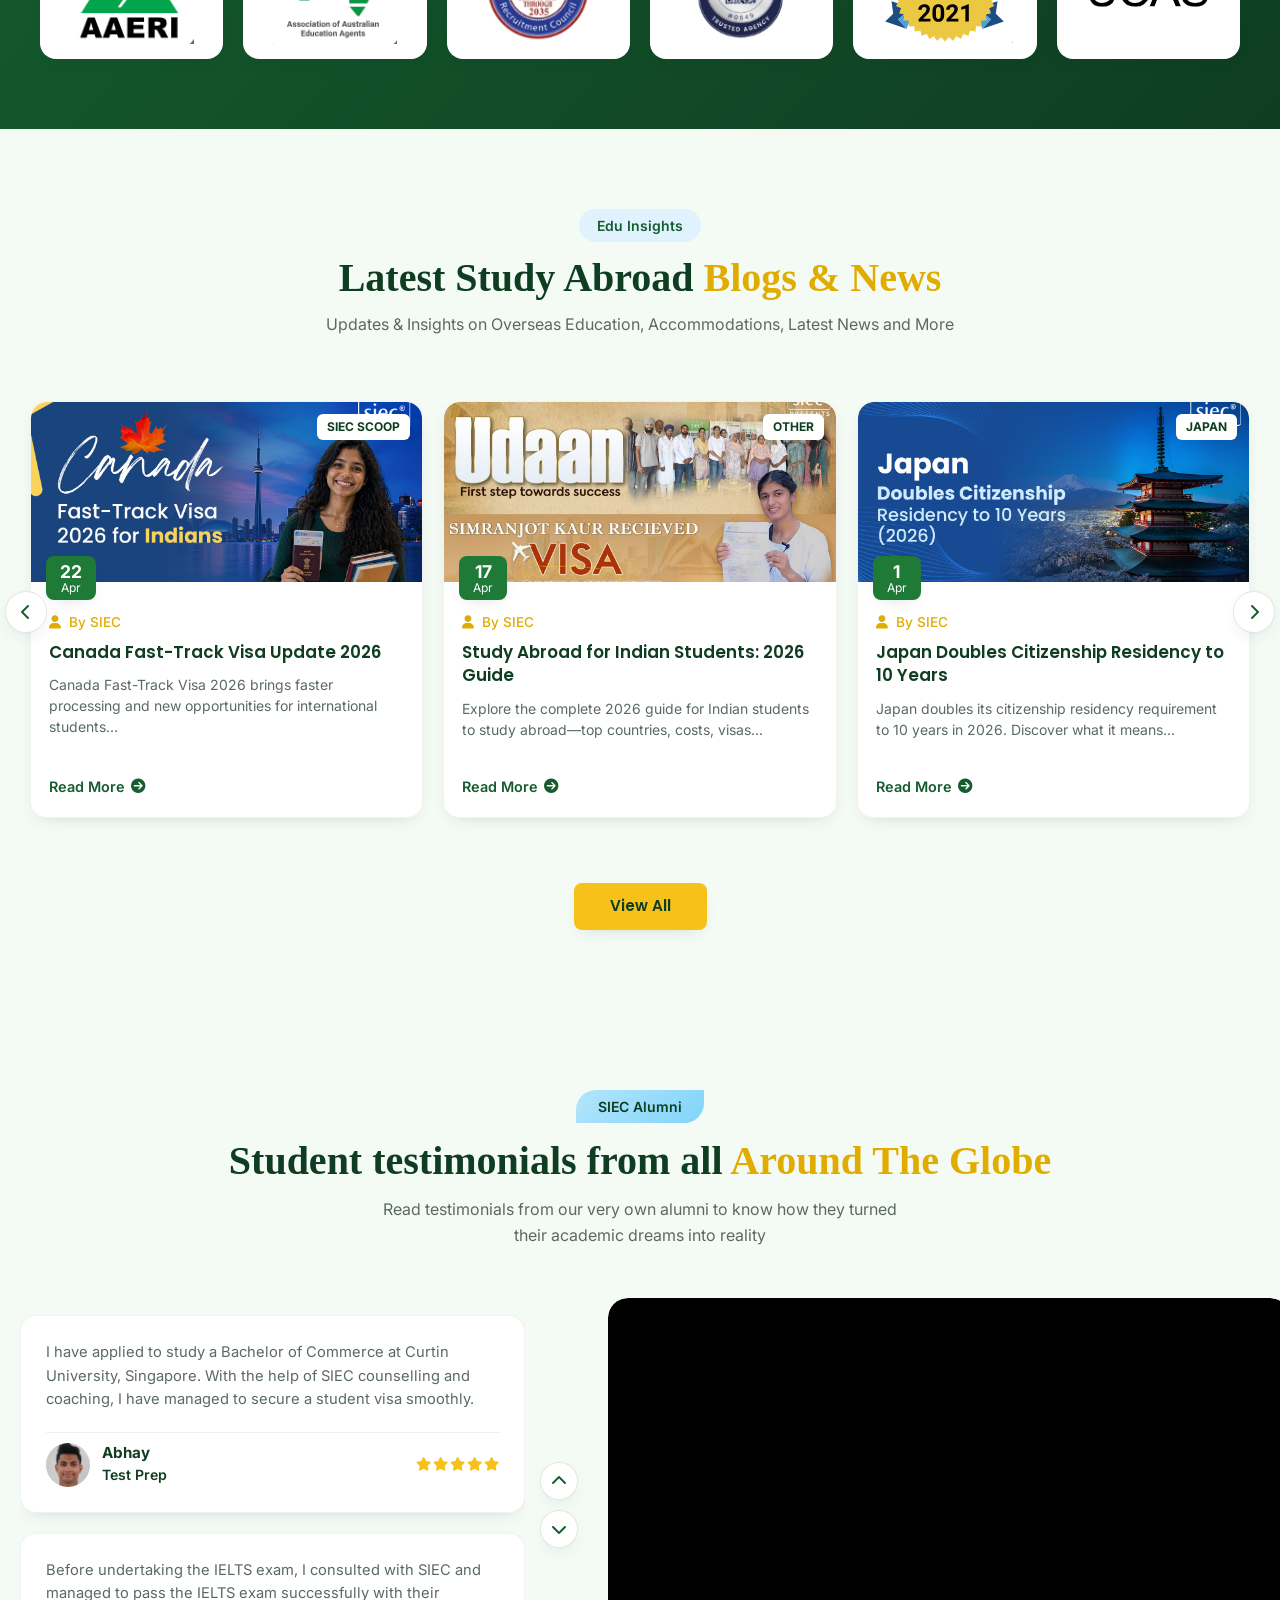
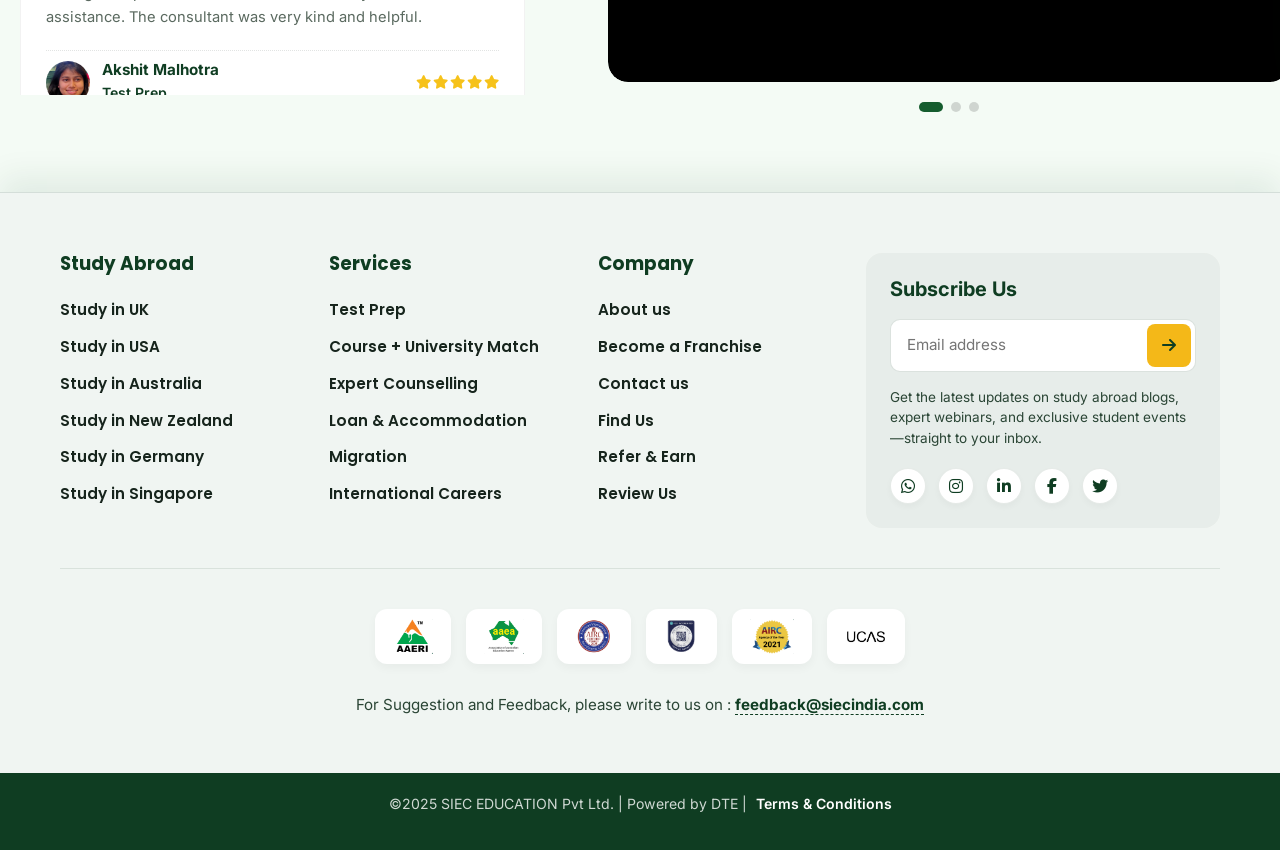
==== commit d25b20f6: "alumni,blog,recognization,service provide section design complete" ====
--- a/index.html
+++ b/index.html
@@ -973,13 +973,449 @@
             </a>
           </div>
         </div>
-
-      </div>
-    </div>
-
+      </div>
+    </div>
   </div>
 </section>
 <!-- ========== Siec academic destination End ============ -->
+ <!-- service provider section start -->
+  <section class="siec-services-sec">
+  <div class="serv-container">
+    <div class="serv-row">
+      
+      <div class="serv-col serv-col-header">
+        <div class="serv-header-card">
+          <span class="serv-badge">Service Provided</span>
+          <h2 class="serv-heading">
+            <span>Overseas Education</span> Made Simple and Accessible
+          </h2>
+          <p class="serv-subheading">
+            From test prep to education loans, we simplify every step — so your journey abroad feels effortless.
+          </p>
+        </div>
+      </div>
+
+      <div class="serv-col">
+        <div class="serv-card">
+          <img src="https://images.unsplash.com/photo-1573496359142-b8d87734a5a2?auto=format&fit=crop&w=600&q=80" alt="Career Guidance" class="serv-card-img">
+          <div class="serv-icon-badge">
+            <i class="fa-solid fa-users"></i>
+          </div>
+          <div class="serv-default-title">Career Guidance</div>
+          <div class="serv-hover-card">
+            <h3 class="serv-hover-title">Career Guidance</h3>
+            <p class="serv-hover-desc">Avail Our FREE Study Abroad Counselling Services</p>
+          </div>
+        </div>
+      </div>
+
+      <div class="serv-col">
+        <div class="serv-card">
+          <img src="https://images.unsplash.com/photo-1434030216411-0b793f4b4173?auto=format&fit=crop&w=600&q=80" alt="Test Prep" class="serv-card-img">
+          <div class="serv-icon-badge">
+            <i class="fa-solid fa-file-signature"></i>
+          </div>
+          <div class="serv-default-title">Test Prep</div>
+          <div class="serv-hover-card">
+            <h3 class="serv-hover-title">Test Prep</h3>
+            <p class="serv-hover-desc">Get top scores with our expert test preparation courses.</p>
+          </div>
+        </div>
+      </div>
+
+      <div class="serv-col">
+        <div class="serv-card">
+          <img src="https://images.unsplash.com/photo-1450133064473-71024230f91b?auto=format&fit=crop&w=600&q=80" alt="University Application" class="serv-card-img">
+          <div class="serv-icon-badge">
+            <i class="fa-solid fa-file-pen"></i>
+          </div>
+          <div class="serv-default-title">University Application</div>
+          <div class="serv-hover-card">
+            <h3 class="serv-hover-title">University Application</h3>
+            <p class="serv-hover-desc">Seamless application processing for top global universities.</p>
+          </div>
+        </div>
+      </div>
+
+      <div class="serv-col">
+        <div class="serv-card">
+          <img src="https://images.unsplash.com/photo-1522202176988-66273c2fd55f?auto=format&fit=crop&w=600&q=80" alt="Visa Guidance" class="serv-card-img">
+          <div class="serv-icon-badge">
+            <i class="fa-solid fa-briefcase"></i>
+          </div>
+          <div class="serv-default-title">Visa Guidance</div>
+          <div class="serv-hover-card">
+            <h3 class="serv-hover-title">Visa Guidance</h3>
+            <p class="serv-hover-desc">Hassle-free visa documentation and mock interview prep.</p>
+          </div>
+        </div>
+      </div>
+
+      <div class="serv-col">
+        <div class="serv-card">
+          <img src="https://images.unsplash.com/photo-1544717305-2782549b5136?auto=format&fit=crop&w=600&q=80" alt="Air Ticketing" class="serv-card-img">
+          <div class="serv-icon-badge">
+            <i class="fa-solid fa-passport"></i>
+          </div>
+          <div class="serv-default-title">Air Ticketing</div>
+          <div class="serv-hover-card">
+            <h3 class="serv-hover-title">Air Ticketing</h3>
+            <p class="serv-hover-desc">Best flight deals and student travel assistance guaranteed.</p>
+          </div>
+        </div>
+      </div>
+
+    </div>
+  </div>
+</section>
+  <!-- service provider section end -->
+   <!-- recognization section start -->
+    <section class="siec-recognitions-sec">
+  <div class="recog-container">
+    <h2 class="recog-heading">Recognitions</h2>
+    
+    <div class="recog-row">
+      
+      <div class="recog-col">
+        <div class="recog-card">
+          <img src="image/award/aaeri.png" alt="AAERI" class="recog-img">
+        </div>
+      </div>
+
+      <div class="recog-col">
+        <div class="recog-card">
+          <img src="image/award/aaea.png" alt="AAEA" class="recog-img">
+        </div>
+      </div>
+
+      <div class="recog-col">
+        <div class="recog-card">
+          <img src="image/award/airc.png" alt="AIRC" class="recog-img">
+        </div>
+      </div>
+
+      <div class="recog-col">
+        <div class="recog-card">
+          <img src="image/award/icff.png" alt="ICEF Accredited" class="recog-img">
+        </div>
+      </div>
+
+      <div class="recog-col">
+        <div class="recog-card">
+          <img src="image/award/airc2021.png" alt="AIRC Award" class="recog-img">
+        </div>
+      </div>
+
+      <div class="recog-col">
+        <div class="recog-card">
+          <img src="image/award/ucas.png" alt="UCAS" class="recog-img">
+        </div>
+      </div>
+
+    </div>
+  </div>
+</section>
+    <!-- recognization section end -->
+     <!-- Blog section start -->
+      <section class="siec-blog-section">
+  <div class="siec-blog-container">
+    
+    <div class="siec-blog-header text-center">
+      <span class="siec-blog-badge">Edu Insights</span>
+      <h2 class="siec-blog-title">
+        Latest Study Abroad <span class="siec-blog-title-highlight">Blogs & News</span>
+      </h2>
+      <p class="siec-blog-subtitle">
+        Updates & Insights on Overseas Education, Accommodations, Latest News and More
+      </p>
+    </div>
+
+    <div class="siec-blog-slider-wrapper">
+      
+      <button class="siec-blog-nav-btn siec-blog-prev-btn" id="siecBlogPrev" aria-label="Previous">
+        <i class="fa-solid fa-chevron-left"></i>
+      </button>
+
+      <div class="siec-blog-slider-container" id="siecBlogContainer">
+        <div class="siec-blog-row" id="siecBlogTrack">
+
+          <div class="col-lg-4 col-md-6 col-sm-12 siec-blog-col">
+            <div class="siec-blog-card">
+              <div class="siec-blog-img-box">
+                <img src="image/blog/10020.jpg" alt="Canada Fast-Track Visa" class="siec-blog-img">
+                <span class="siec-blog-category">SIEC SCOOP</span>
+                <div class="siec-blog-date">
+                  <span class="siec-blog-day">22</span>
+                  <span class="siec-blog-month">Apr</span>
+                </div>
+              </div>
+              <div class="siec-blog-content">
+                <div class="siec-blog-meta">
+                  <i class="fa-solid fa-user"></i> By SIEC
+                </div>
+                <h3 class="siec-blog-card-title">Canada Fast-Track Visa Update 2026</h3>
+                <p class="siec-blog-desc">
+                  Canada Fast-Track Visa 2026 brings faster processing and new opportunities for international students...
+                </p>
+                <a href="#" class="siec-blog-link">
+                  Read More <i class="fa-solid fa-circle-arrow-right"></i>
+                </a>
+              </div>
+            </div>
+          </div>
+
+          <div class="col-lg-4 col-md-6 col-sm-12 siec-blog-col">
+            <div class="siec-blog-card">
+              <div class="siec-blog-img-box">
+                <img src="image/blog/10204.jpg" alt="Study Abroad for Indian Students" class="siec-blog-img">
+                <span class="siec-blog-category">OTHER</span>
+                <div class="siec-blog-date">
+                  <span class="siec-blog-day">17</span>
+                  <span class="siec-blog-month">Apr</span>
+                </div>
+              </div>
+              <div class="siec-blog-content">
+                <div class="siec-blog-meta">
+                  <i class="fa-solid fa-user"></i> By SIEC
+                </div>
+                <h3 class="siec-blog-card-title">Study Abroad for Indian Students: 2026 Guide</h3>
+                <p class="siec-blog-desc">
+                  Explore the complete 2026 guide for Indian students to study abroad—top countries, costs, visas...
+                </p>
+                <a href="#" class="siec-blog-link">
+                  Read More <i class="fa-solid fa-circle-arrow-right"></i>
+                </a>
+              </div>
+            </div>
+          </div>
+
+          <div class="col-lg-4 col-md-6 col-sm-12 siec-blog-col">
+            <div class="siec-blog-card">
+              <div class="siec-blog-img-box">
+                <img src="image/blog/10138.jpg" alt="Japan Citizenship" class="siec-blog-img">
+                <span class="siec-blog-category">JAPAN</span>
+                <div class="siec-blog-date">
+                  <span class="siec-blog-day">1</span>
+                  <span class="siec-blog-month">Apr</span>
+                </div>
+              </div>
+              <div class="siec-blog-content">
+                <div class="siec-blog-meta">
+                  <i class="fa-solid fa-user"></i> By SIEC
+                </div>
+                <h3 class="siec-blog-card-title">Japan Doubles Citizenship Residency to 10 Years</h3>
+                <p class="siec-blog-desc">
+                  Japan doubles its citizenship residency requirement to 10 years in 2026. Discover what it means...
+                </p>
+                <a href="#" class="siec-blog-link">
+                  Read More <i class="fa-solid fa-circle-arrow-right"></i>
+                </a>
+              </div>
+            </div>
+          </div>
+
+          <div class="col-lg-4 col-md-6 col-sm-12 siec-blog-col">
+            <div class="siec-blog-card">
+              <div class="siec-blog-img-box">
+                <img src="image/blog/10196.jpg" alt="Affordable Countries in Europe" class="siec-blog-img">
+                <span class="siec-blog-category">OTHER</span>
+                <div class="siec-blog-date">
+                  <span class="siec-blog-day">28</span>
+                  <span class="siec-blog-month">Mar</span>
+                </div>
+              </div>
+              <div class="siec-blog-content">
+                <div class="siec-blog-meta">
+                  <i class="fa-solid fa-user"></i> By SIEC
+                </div>
+                <h3 class="siec-blog-card-title">Affordable Countries in Europe for Indian Students</h3>
+                <p class="siec-blog-desc">
+                  Explore affordable countries in Europe for Indian students with low tuition, living costs, and scholarships...
+                </p>
+                <a href="#" class="siec-blog-link">
+                  Read More <i class="fa-solid fa-circle-arrow-right"></i>
+                </a>
+              </div>
+            </div>
+          </div>
+
+          <div class="col-lg-4 col-md-6 col-sm-12 siec-blog-col">
+            <div class="siec-blog-card">
+              <div class="siec-blog-img-box">
+                <img src="image/blog/10194.jpg" alt="Italy Schengen Visa" class="siec-blog-img">
+                <span class="siec-blog-category">ITALY</span>
+                <div class="siec-blog-date">
+                  <span class="siec-blog-day">24</span>
+                  <span class="siec-blog-month">Mar</span>
+                </div>
+              </div>
+              <div class="siec-blog-content">
+                <div class="siec-blog-meta">
+                  <i class="fa-solid fa-user"></i> By SIEC
+                </div>
+                <h3 class="siec-blog-card-title">Italy Schengen Visa Update 2026: Faster Processing</h3>
+                <p class="siec-blog-desc">
+                  Italy Schengen Visa Update 2026 introduces faster, fully digital processing—making applications smooth...
+                </p>
+                <a href="#" class="siec-blog-link">
+                  Read More <i class="fa-solid fa-circle-arrow-right"></i>
+                </a>
+              </div>
+            </div>
+          </div>
+
+        </div>
+      </div>
+
+      <button class="siec-blog-nav-btn siec-blog-next-btn" id="siecBlogNext" aria-label="Next">
+        <i class="fa-solid fa-chevron-right"></i>
+      </button>
+
+    </div>
+
+    <div class="siec-blog-footer text-center">
+      <a href="#" class="siec-blog-view-btn">View All</a>
+    </div>
+
+  </div>
+</section>
+      <!-- Blog section end  -->
+       <!-- siec alumni section startt -->
+        <section class="siec-testimonial-section">
+  <div class="siec-testimonial-container">
+    
+    <div class="siec-testimonial-header text-center">
+      <span class="siec-testimonial-badge">SIEC Alumni</span>
+      <h2 class="siec-testimonial-title">
+        Student testimonials from all <span class="siec-testimonial-title-highlight">Around The Globe</span>
+      </h2>
+      <p class="siec-testimonial-subtitle">
+        Read testimonials from our very own alumni to know how they turned<br>their academic dreams into reality
+      </p>
+    </div>
+
+    <div class="siec-testimonial-body">
+      
+      <div class="siec-testimonial-left">
+        <div class="siec-text-slider-wrapper">
+          <div class="siec-text-slider-container" id="siecTextSlider">
+            <div class="siec-text-slider-track">
+              
+              <div class="siec-text-card">
+                <p class="siec-text-quote">
+                  I have applied to study a Bachelor of Commerce at Curtin University, Singapore. With the help of SIEC counselling and coaching, I have managed to secure a student visa smoothly.
+                </p>
+                <div class="siec-card-footer">
+                  <div class="siec-user-info">
+                    <img src="image/person/10171.webp" alt="Abhay" class="siec-user-avatar">
+                    <div>
+                      <h4 class="siec-user-name">Abhay</h4>
+                      <span class="siec-user-tag">Test Prep</span>
+                    </div>
+                  </div>
+                  <div class="siec-rating">
+                    <i class="fa-solid fa-star"></i>
+                    <i class="fa-solid fa-star"></i>
+                    <i class="fa-solid fa-star"></i>
+                    <i class="fa-solid fa-star"></i>
+                    <i class="fa-solid fa-star"></i>
+                  </div>
+                </div>
+              </div>
+
+              <div class="siec-text-card">
+                <p class="siec-text-quote">
+                  Before undertaking the IELTS exam, I consulted with SIEC and managed to pass the IELTS exam successfully with their assistance. The consultant was very kind and helpful.
+                </p>
+                <div class="siec-card-footer">
+                  <div class="siec-user-info">
+                    <img src="image/person/10172.webp" alt="Akshit Malhotra" class="siec-user-avatar">
+                    <div>
+                      <h4 class="siec-user-name">Akshit Malhotra</h4>
+                      <span class="siec-user-tag">Test Prep</span>
+                    </div>
+                  </div>
+                  <div class="siec-rating">
+                    <i class="fa-solid fa-star"></i>
+                    <i class="fa-solid fa-star"></i>
+                    <i class="fa-solid fa-star"></i>
+                    <i class="fa-solid fa-star"></i>
+                    <i class="fa-solid fa-star"></i>
+                  </div>
+                </div>
+              </div>
+
+              <div class="siec-text-card">
+                <p class="siec-text-quote">
+                  I attended an SIEC Education fair held in New Delhi. The guidance provided by the experts regarding UK university admissions was top-notch and reliable.
+                </p>
+                <div class="siec-card-footer">
+                  <div class="siec-user-info">
+                    <img src="image/person/10174.webp" alt="Rohan Sharma" class="siec-user-avatar">
+                    <div>
+                      <h4 class="siec-user-name">Rohan Sharma</h4>
+                      <span class="siec-user-tag">Admissions</span>
+                    </div>
+                  </div>
+                  <div class="siec-rating">
+                    <i class="fa-solid fa-star"></i>
+                    <i class="fa-solid fa-star"></i>
+                    <i class="fa-solid fa-star"></i>
+                    <i class="fa-solid fa-star"></i>
+                    <i class="fa-solid fa-star"></i>
+                  </div>
+                </div>
+              </div>
+
+            </div>
+          </div>
+
+          <div class="siec-text-nav">
+            <button class="siec-v-nav-btn" id="siecTextPrev" aria-label="Up">
+              <i class="fa-solid fa-chevron-up"></i>
+            </button>
+            <button class="siec-v-nav-btn" id="siecTextNext" aria-label="Down">
+              <i class="fa-solid fa-chevron-down"></i>
+            </button>
+          </div>
+        </div>
+      </div>
+
+      <div class="siec-testimonial-right">
+        <div class="siec-video-slider-wrapper">
+          <div class="siec-video-slider-container" id="siecVideoSlider">
+            <div class="siec-video-slider-track" id="siecVideoTrack">
+              
+              <div class="siec-video-card">
+                <div class="siec-video-box">
+                  <iframe src="https://www.youtube.com/embed/Rc_vWPlVQEk?enablejsapi=1&rel=0&modestbranding=1" title="Gurpreet Singh Testimonial" allowfullscreen></iframe>
+                </div>
+              </div>
+
+              <div class="siec-video-card">
+                <div class="siec-video-box">
+                  <iframe src="https://www.youtube.com/embed/dQw4w9WgXcQ" title="Alumni Success Story 2" allowfullscreen></iframe>
+                </div>
+              </div>
+
+              <div class="siec-video-card">
+                <div class="siec-video-box">
+                  <iframe src="https://www.youtube.com/embed/dQw4w9WgXcQ" title="Alumni Success Story 3" allowfullscreen></iframe>
+                </div>
+              </div>
+
+            </div>
+          </div>
+
+          <div class="siec-video-dots" id="siecVideoDots"></div>
+        </div>
+      </div>
+
+    </div>
+
+  </div>
+</section>
+<!-- siec alumni section end -->
 
   <!-- ============ Footer section start ============ -->
   <footer class="siec-footer">
--- a/css/style.css
+++ b/css/style.css
@@ -2085,6 +2085,885 @@
    Siec academic destination End
  ========================================================= */
 
+ /* ========================================================= 
+     service section css start
+  ========================================================= */
+ .siec-services-sec {
+  background-color: var(--green-050);
+  padding: 80px 0;
+  font-family: 'Inter', sans-serif;
+}
+
+.serv-container {
+  width: 100%;
+  max-width: 1240px;
+  margin: 0 auto;
+  padding: 0 20px;
+  box-sizing: border-box;
+}
+
+.serv-row {
+  display: flex;
+  flex-wrap: wrap;
+  margin: -12px;
+}
+
+.serv-col {
+  flex: 0 0 33.333333%;
+  max-width: 33.333333%;
+  padding: 12px;
+  box-sizing: border-box;
+}
+
+.serv-header-card {
+  height: 100%;
+  display: flex;
+  flex-direction: column;
+  justify-content: center;
+  padding-right: 15px;
+}
+
+.serv-badge {
+  background-color: #cce3f5;
+  color: var(--green-900);
+  font-family: 'Poppins', sans-serif;
+  font-size: 0.82rem;
+  font-weight: 600;
+  padding: 6px 16px;
+  border-radius: 50px;
+  align-self: flex-start;
+  margin-bottom: 16px;
+}
+
+.serv-heading {
+  color: var(--green-900);
+  font-family: 'Playfair Display', serif;
+  font-size: 2.1rem;
+  font-weight: 700;
+  line-height: 1.3;
+  margin: 0 0 16px 0;
+}
+
+.serv-heading span {
+  color: var(--gold-600);
+}
+
+.serv-subheading {
+  color: var(--grey-600);
+  font-size: 0.92rem;
+  line-height: 1.6;
+  margin: 0;
+}
+
+.serv-card {
+  position: relative;
+  height: 280px;
+  border-radius: 16px;
+  overflow: hidden;
+  box-shadow: var(--shadow-sm);
+  cursor: pointer;
+}
+
+.serv-card-img {
+  width: 100%;
+  height: 100%;
+  object-fit: cover;
+  transition: transform 0.4s ease;
+}
+
+.serv-card::after {
+  content: '';
+  position: absolute;
+  inset: 0;
+  background: linear-gradient(to top, rgba(13, 49, 25, 0.85) 0%, rgba(0, 0, 0, 0.1) 60%);
+  transition: opacity 0.3s ease;
+}
+
+.serv-icon-badge {
+  position: absolute;
+  top: 16px;
+  right: 16px;
+  width: 38px;
+  height: 38px;
+  background-color: var(--green-800);
+  border-radius: 50%;
+  display: flex;
+  align-items: center;
+  justify-content: center;
+  z-index: 2;
+  box-shadow: 0 4px 10px rgba(0, 0, 0, 0.15);
+}
+
+.serv-icon-badge i {
+  font-size: 0.95rem;
+  color: var(--white);
+}
+
+.serv-default-title {
+  position: absolute;
+  bottom: 20px;
+  left: 20px;
+  color: var(--white);
+  font-family: 'Poppins', sans-serif;
+  font-size: 1.1rem;
+  font-weight: 600;
+  z-index: 2;
+  transition: opacity 0.3s ease, transform 0.3s ease;
+}
+
+.serv-hover-card {
+  position: absolute;
+  bottom: 16px;
+  left: 16px;
+  right: 16px;
+  background-color: var(--white);
+  padding: 18px;
+  border-radius: 12px;
+  z-index: 3;
+  box-shadow: var(--shadow-md);
+  opacity: 0;
+  visibility: hidden;
+  transform: translateY(15px);
+  transition: all 0.35s cubic-bezier(0.25, 1, 0.5, 1);
+}
+
+.serv-hover-title {
+  color: var(--green-700);
+  font-family: 'Poppins', sans-serif;
+  font-size: 1.05rem;
+  font-weight: 700;
+  margin: 0 0 6px 0;
+}
+
+.serv-hover-desc {
+  color: var(--grey-600);
+  font-size: 0.82rem;
+  line-height: 1.4;
+  margin: 0;
+}
+
+.serv-card:hover .serv-card-img {
+  transform: scale(1.05);
+}
+
+.serv-card:hover .serv-default-title {
+  opacity: 0;
+  transform: translateY(-10px);
+}
+
+.serv-card:hover .serv-hover-card {
+  opacity: 1;
+  visibility: visible;
+  transform: translateY(0);
+}
+
+@media (max-width: 991.98px) {
+  .serv-col {
+    flex: 0 0 50%;
+    max-width: 50%;
+  }
+  .serv-col-header {
+    flex: 0 0 100%;
+    max-width: 100%;
+    margin-bottom: 20px;
+  }
+}
+
+@media (max-width: 575.98px) {
+  .serv-col {
+    flex: 0 0 100%;
+    max-width: 100%;
+  }
+  .serv-card {
+    height: 250px;
+  }
+  .serv-heading {
+    font-size: 1.65rem;
+  }
+}
+
+  /*=======================================================
+   service section css end 
+   ========================================================*/
+   /* =====================================================
+   recognization css  start
+   ======================================================== */
+   .siec-recognitions-sec {
+  background: linear-gradient(135deg, var(--green-800) 0%, var(--green-900) 100%);
+  padding: 70px 0;
+  font-family: 'Inter', sans-serif;
+}
+
+.recog-container {
+  width: 100%;
+  max-width: 1240px;
+  margin: 0 auto;
+  padding: 0 20px;
+  box-sizing: border-box;
+}
+
+.recog-heading {
+  color: var(--white);
+  font-family: 'Playfair Display', serif;
+  font-size: 2.5rem;
+  font-weight: 700;
+  text-align: center;
+  margin: 0 0 45px 0;
+  letter-spacing: 0.5px;
+}
+
+.recog-row {
+  display: flex;
+  flex-wrap: wrap;
+  justify-content: center;
+  margin: -10px;
+}
+
+.recog-col {
+  flex: 0 0 16.666667%;
+  max-width: 16.666667%;
+  padding: 10px;
+  box-sizing: border-box;
+}
+
+.recog-card {
+  background-color: var(--white);
+  border-radius: 16px;
+  height: 140px;
+  display: flex;
+  align-items: center;
+  justify-content: center;
+  padding: 15px;
+  box-shadow: var(--shadow-sm);
+  transition: transform 0.3s ease, box-shadow 0.3s ease;
+  box-sizing: border-box;
+  cursor: pointer;
+}
+
+.recog-img {
+  max-width: 100%;
+  max-height: 100%;
+  object-fit: contain;
+  transition: transform 0.3s ease;
+}
+
+.recog-card:hover {
+  transform: translateY(-6px);
+  box-shadow: var(--shadow-md);
+}
+
+.recog-card:hover .recog-img {
+  transform: scale(1.05);
+}
+
+@media (max-width: 1199.98px) {
+  .recog-col {
+    flex: 0 0 33.333333%;
+    max-width: 33.333333%;
+  }
+}
+
+@media (max-width: 767.98px) {
+  .recog-heading {
+    font-size: 2rem;
+    margin-bottom: 30px;
+  }
+  .recog-col {
+    flex: 0 0 50%;
+    max-width: 50%;
+  }
+  .recog-card {
+    height: 120px;
+  }
+}
+
+@media (max-width: 480px) {
+  .recog-col {
+    flex: 0 0 50%;
+    max-width: 50%;
+  }
+  .recog-card {
+    height: 100px;
+    padding: 10px;
+  }
+}
+   /*=======================================================
+    recognization css end
+    ========================================================== */
+    /*=======================================================
+     Blog Section css start
+     ======================================================== */
+ .siec-blog-section {
+  background-color: var(--green-050);
+  padding: 80px 0;
+  font-family: 'Inter', sans-serif;
+  position: relative;
+  overflow: hidden;
+}
+
+.siec-blog-container {
+  width: 100%;
+  max-width: 1280px;
+  margin: 0 auto;
+  padding: 0 20px;
+  box-sizing: border-box;
+}
+
+.siec-blog-header {
+  text-align: center;
+  margin-bottom: 45px;
+}
+
+.siec-blog-badge {
+  background: #e0f2fe;
+  color: var(--green-800);
+  font-size: 0.875rem;
+  font-weight: 600;
+  padding: 6px 18px;
+  border-radius: 20px;
+  display: inline-block;
+  margin-bottom: 12px;
+}
+
+.siec-blog-title {
+  font-family: 'Playfair Display', serif;
+  font-size: 2.5rem;
+  font-weight: 700;
+  color: var(--green-900);
+  margin-bottom: 10px;
+}
+
+.siec-blog-title-highlight {
+  color: var(--gold-600);
+}
+
+.siec-blog-subtitle {
+  color: var(--grey-600);
+  font-size: 1rem;
+  margin: 0;
+}
+
+.siec-blog-slider-wrapper {
+  position: relative;
+  display: flex;
+  align-items: center;
+}
+
+.siec-blog-slider-container {
+  overflow-x: auto;
+  scroll-behavior: smooth;
+  width: 100%;
+  scrollbar-width: none;
+  padding-top: 10px;
+  padding-bottom: 15px;
+  scroll-snap-type: x mandatory;
+}
+
+.siec-blog-slider-container::-webkit-scrollbar {
+  display: none;
+}
+
+.siec-blog-row {
+  display: flex;
+  flex-wrap: nowrap;
+}
+
+.siec-blog-col {
+  flex: 0 0 auto;
+  padding: 10px;
+  box-sizing: border-box;
+  scroll-snap-align: start;
+}
+
+.siec-blog-nav-btn {
+  position: absolute;
+  top: 50%;
+  transform: translateY(-50%);
+  z-index: 20;
+  width: 42px;
+  height: 42px;
+  border-radius: 50%;
+  background-color: var(--white);
+  border: 1px solid rgba(0, 0, 0, 0.1);
+  color: var(--green-800);
+  display: flex;
+  align-items: center;
+  justify-content: center;
+  cursor: pointer;
+  box-shadow: var(--shadow-sm);
+  transition: all 0.3s ease;
+}
+
+.siec-blog-prev-btn {
+  left: 5px;
+}
+
+.siec-blog-next-btn {
+  right: 5px;
+}
+
+.siec-blog-nav-btn:hover {
+  background-color: var(--green-800);
+  color: var(--white);
+  box-shadow: var(--shadow-md);
+}
+
+.siec-blog-card {
+  background-color: var(--white);
+  border-radius: 16px;
+  overflow: hidden;
+  box-shadow: var(--shadow-sm);
+  border: 1px solid rgba(0, 0, 0, 0.05);
+  display: flex;
+  flex-direction: column;
+  height: 100%;
+  transition: transform 0.3s ease, box-shadow 0.3s ease;
+}
+
+.siec-blog-card:hover {
+  transform: translateY(-6px);
+  box-shadow: var(--shadow-md);
+}
+
+.siec-blog-img-box {
+  position: relative;
+  height: 180px;
+  overflow: visible;
+}
+
+.siec-blog-img {
+  width: 100%;
+  height: 100%;
+  object-fit: cover;
+  transition: transform 0.5s ease;
+  border-top-left-radius: 16px;
+  border-top-right-radius: 16px;
+}
+
+.siec-blog-card:hover .siec-blog-img {
+  transform: scale(1.08);
+}
+
+.siec-blog-category {
+  position: absolute;
+  top: 12px;
+  right: 12px;
+  background-color: var(--white);
+  color: var(--green-900);
+  font-size: 0.75rem;
+  font-weight: 700;
+  padding: 4px 10px;
+  border-radius: 6px;
+  text-transform: uppercase;
+  box-shadow: var(--shadow-sm);
+  z-index: 2;
+}
+
+.siec-blog-date {
+  position: absolute;
+  bottom: -18px;
+  left: 15px;
+  background-color: var(--green-700);
+  color: var(--white);
+  padding: 6px 14px;
+  border-radius: 8px;
+  text-align: center;
+  box-shadow: var(--shadow-sm);
+  line-height: 1.1;
+  z-index: 5;
+}
+
+.siec-blog-day {
+  display: block;
+  font-size: 1.1rem;
+  font-weight: 700;
+}
+
+.siec-blog-month {
+  display: block;
+  font-size: 0.75rem;
+}
+
+.siec-blog-content {
+  padding: 30px 18px 20px;
+  display: flex;
+  flex-direction: column;
+  flex-grow: 1;
+}
+
+.siec-blog-meta {
+  font-size: 0.85rem;
+  color: var(--gold-600);
+  margin-bottom: 8px;
+  font-weight: 500;
+}
+
+.siec-blog-meta i {
+  margin-right: 4px;
+}
+
+.siec-blog-card-title {
+  font-family: 'Poppins', sans-serif;
+  font-size: 1.05rem;
+  font-weight: 600;
+  color: var(--green-900);
+  margin: 0 0 10px 0;
+  line-height: 1.4;
+  display: -webkit-box;
+  -webkit-line-clamp: 2;
+  -webkit-box-orient: vertical;
+  overflow: hidden;
+}
+
+.siec-blog-desc {
+  font-size: 0.875rem;
+  color: var(--grey-600);
+  line-height: 1.5;
+  margin-bottom: 15px;
+  display: -webkit-box;
+  -webkit-line-clamp: 3;
+  -webkit-box-orient: vertical;
+  overflow: hidden;
+}
+
+.siec-blog-link {
+  margin-top: auto;
+  color: var(--green-800);
+  font-size: 0.9rem;
+  font-weight: 600;
+  text-decoration: none;
+  display: inline-flex;
+  align-items: center;
+  gap: 6px;
+  transition: color 0.3s ease;
+}
+
+.siec-blog-link:hover {
+  color: var(--gold-600);
+}
+
+.siec-blog-footer {
+  margin-top: 40px;
+}
+
+.siec-blog-view-btn {
+  background-color: var(--gold-500);
+  color: var(--green-900);
+  font-family: 'Poppins', sans-serif;
+  font-weight: 600;
+  font-size: 0.95rem;
+  padding: 12px 36px;
+  border-radius: 8px;
+  text-decoration: none;
+  display: inline-block;
+  transition: background-color 0.3s ease, transform 0.2s ease;
+  box-shadow: var(--shadow-sm);
+}
+
+.siec-blog-view-btn:hover {
+  background-color: var(--gold-600);
+  transform: translateY(-2px);
+}
+
+@media (min-width: 992px) {
+  .siec-blog-col { flex: 0 0 33.333333%; max-width: 33.333333%; }
+  .siec-blog-prev-btn { left: -15px; }
+  .siec-blog-next-btn { right: -15px; }
+}
+
+@media (max-width: 991.98px) and (min-width: 768px) {
+  .siec-blog-col { flex: 0 0 50%; max-width: 50%; }
+}
+
+@media (max-width: 767.98px) {
+  .siec-blog-col { flex: 0 0 100%; max-width: 100%; }
+  .siec-blog-title { font-size: 1.85rem; }
+  .siec-blog-nav-btn {
+    width: 36px;
+    height: 36px;
+  }
+}
+
+     /*=====================================================
+      Blog Section css end
+      ====================================================== */
+      /* ======================================================
+      Alumni section css start 
+      =======================================================*/
+       .siec-testimonial-section {
+  background-color: var(--green-050);
+  padding: 80px 0;
+  font-family: 'Inter', sans-serif;
+  position: relative;
+  overflow: hidden;
+}
+
+.siec-testimonial-container {
+  width: 100%;
+  max-width: 1280px;
+  margin: 0 auto;
+  padding: 0 20px;
+  box-sizing: border-box;
+}
+
+.siec-testimonial-header {
+  text-align: center;
+  margin-bottom: 50px;
+}
+
+.siec-testimonial-badge {
+  background: linear-gradient(135deg, #b3e5fc 0%, #81d4fa 100%);
+  color: var(--green-900);
+  font-size: 0.875rem;
+  font-weight: 600;
+  padding: 6px 22px;
+  border-radius: 20px 0px 20px 0px;
+  display: inline-block;
+  margin-bottom: 14px;
+}
+
+.siec-testimonial-title {
+  font-family: 'Playfair Display', serif;
+  font-size: 2.5rem;
+  font-weight: 700;
+  color: var(--green-900);
+  margin-bottom: 12px;
+  line-height: 1.2;
+}
+
+.siec-testimonial-title-highlight {
+  color: var(--gold-600);
+}
+
+.siec-testimonial-subtitle {
+  color: var(--grey-600);
+  font-size: 1rem;
+  line-height: 1.6;
+  margin: 0;
+}
+
+.siec-testimonial-body {
+  display: flex;
+  gap: 30px;
+  align-items: center;
+}
+
+.siec-testimonial-left {
+  flex: 0 0 45%;
+  max-width: 45%;
+  position: relative;
+}
+
+.siec-text-slider-wrapper {
+  display: flex;
+  align-items: center;
+  gap: 15px;
+}
+
+.siec-text-slider-container {
+  height: 380px;
+  overflow-y: auto;
+  scroll-behavior: smooth;
+  scrollbar-width: none;
+  scroll-snap-type: y mandatory;
+  width: 100%;
+}
+
+.siec-text-slider-container::-webkit-scrollbar {
+  display: none;
+}
+
+.siec-text-slider-track {
+  display: flex;
+  flex-direction: column;
+  gap: 20px;
+}
+
+.siec-text-card {
+  background: var(--white);
+  padding: 25px;
+  border-radius: 16px;
+  box-shadow: var(--shadow-sm);
+  border: 1px solid rgba(0, 0, 0, 0.05);
+  scroll-snap-align: start;
+  box-sizing: border-box;
+}
+
+.siec-text-quote {
+  font-size: 0.92rem;
+  color: var(--grey-600);
+  line-height: 1.6;
+  margin: 0 0 20px 0;
+}
+
+.siec-card-footer {
+  display: flex;
+  justify-content: space-between;
+  align-items: center;
+}
+
+.siec-user-info {
+  display: flex;
+  align-items: center;
+  gap: 12px;
+}
+
+.siec-user-avatar {
+  width: 44px;
+  height: 44px;
+  border-radius: 50%;
+  object-fit: cover;
+}
+
+.siec-user-name {
+  font-size: 0.95rem;
+  font-weight: 700;
+  color: var(--green-900);
+  margin: 0;
+}
+
+.siec-user-tag {
+  font-size: 0.75rem;
+  color: var(--gold-600);
+  font-weight: 500;
+}
+
+.siec-rating {
+  color: var(--gold-500);
+  font-size: 0.85rem;
+  display: flex;
+  gap: 2px;
+}
+
+.siec-text-nav {
+  display: flex;
+  flex-direction: column;
+  gap: 10px;
+}
+
+.siec-v-nav-btn {
+  width: 38px;
+  height: 38px;
+  border-radius: 50%;
+  background: var(--white);
+  border: 1px solid rgba(0, 0, 0, 0.1);
+  color: var(--green-800);
+  display: flex;
+  align-items: center;
+  justify-content: center;
+  cursor: pointer;
+  box-shadow: var(--shadow-sm);
+  transition: all 0.3s ease;
+}
+
+.siec-v-nav-btn:hover {
+  background: var(--green-800);
+  color: var(--white);
+}
+
+.siec-testimonial-right {
+  flex: 0 0 55%;
+  max-width: 55%;
+  position: relative;
+}
+
+.siec-video-slider-wrapper {
+  width: 100%;
+}
+
+.siec-video-slider-container {
+  overflow-x: auto;
+  scroll-behavior: smooth;
+  scrollbar-width: none;
+  scroll-snap-type: x mandatory;
+  border-radius: 20px;
+}
+
+.siec-video-slider-container::-webkit-scrollbar {
+  display: none;
+}
+
+.siec-video-slider-track {
+  display: flex;
+}
+
+.siec-video-card {
+  flex: 0 0 100%;
+  max-width: 100%;
+  scroll-snap-align: start;
+}
+
+.siec-video-box {
+  position: relative;
+  padding-bottom: 56.25%;
+  height: 0;
+  overflow: hidden;
+  border-radius: 20px;
+  box-shadow: var(--shadow-md);
+  background: #000;
+}
+
+.siec-video-box iframe {
+  position: absolute;
+  top: 0;
+  left: 0;
+  width: 100%;
+  height: 100%;
+  border: 0;
+}
+
+.siec-video-dots {
+  display: flex;
+  justify-content: center;
+  gap: 8px;
+  margin-top: 20px;
+}
+
+.siec-dot {
+  width: 10px;
+  height: 10px;
+  border-radius: 50%;
+  background: rgba(0, 0, 0, 0.15);
+  cursor: pointer;
+  transition: all 0.3s ease;
+}
+
+.siec-dot.active {
+  width: 24px;
+  border-radius: 10px;
+  background: var(--green-800);
+}
+
+@media (max-width: 991.98px) {
+  .siec-testimonial-body {
+    flex-direction: column;
+  }
+  .siec-testimonial-left,
+  .siec-testimonial-right {
+    flex: 0 0 100%;
+    max-width: 100%;
+  }
+}
+
+@media (max-width: 767.98px) {
+  .siec-testimonial-title {
+    font-size: 1.85rem;
+  }
+  .siec-testimonial-subtitle br {
+    display: none;
+  }
+  .siec-text-slider-wrapper {
+    flex-direction: column;
+  }
+  .siec-text-nav {
+    flex-direction: row;
+    justify-content: center;
+  }
+}
+      /* ======================================================
+      Alumni section css end
+      ======================================================= */
+
 /* ========================================================
    Footer section start
  ======================================================== */
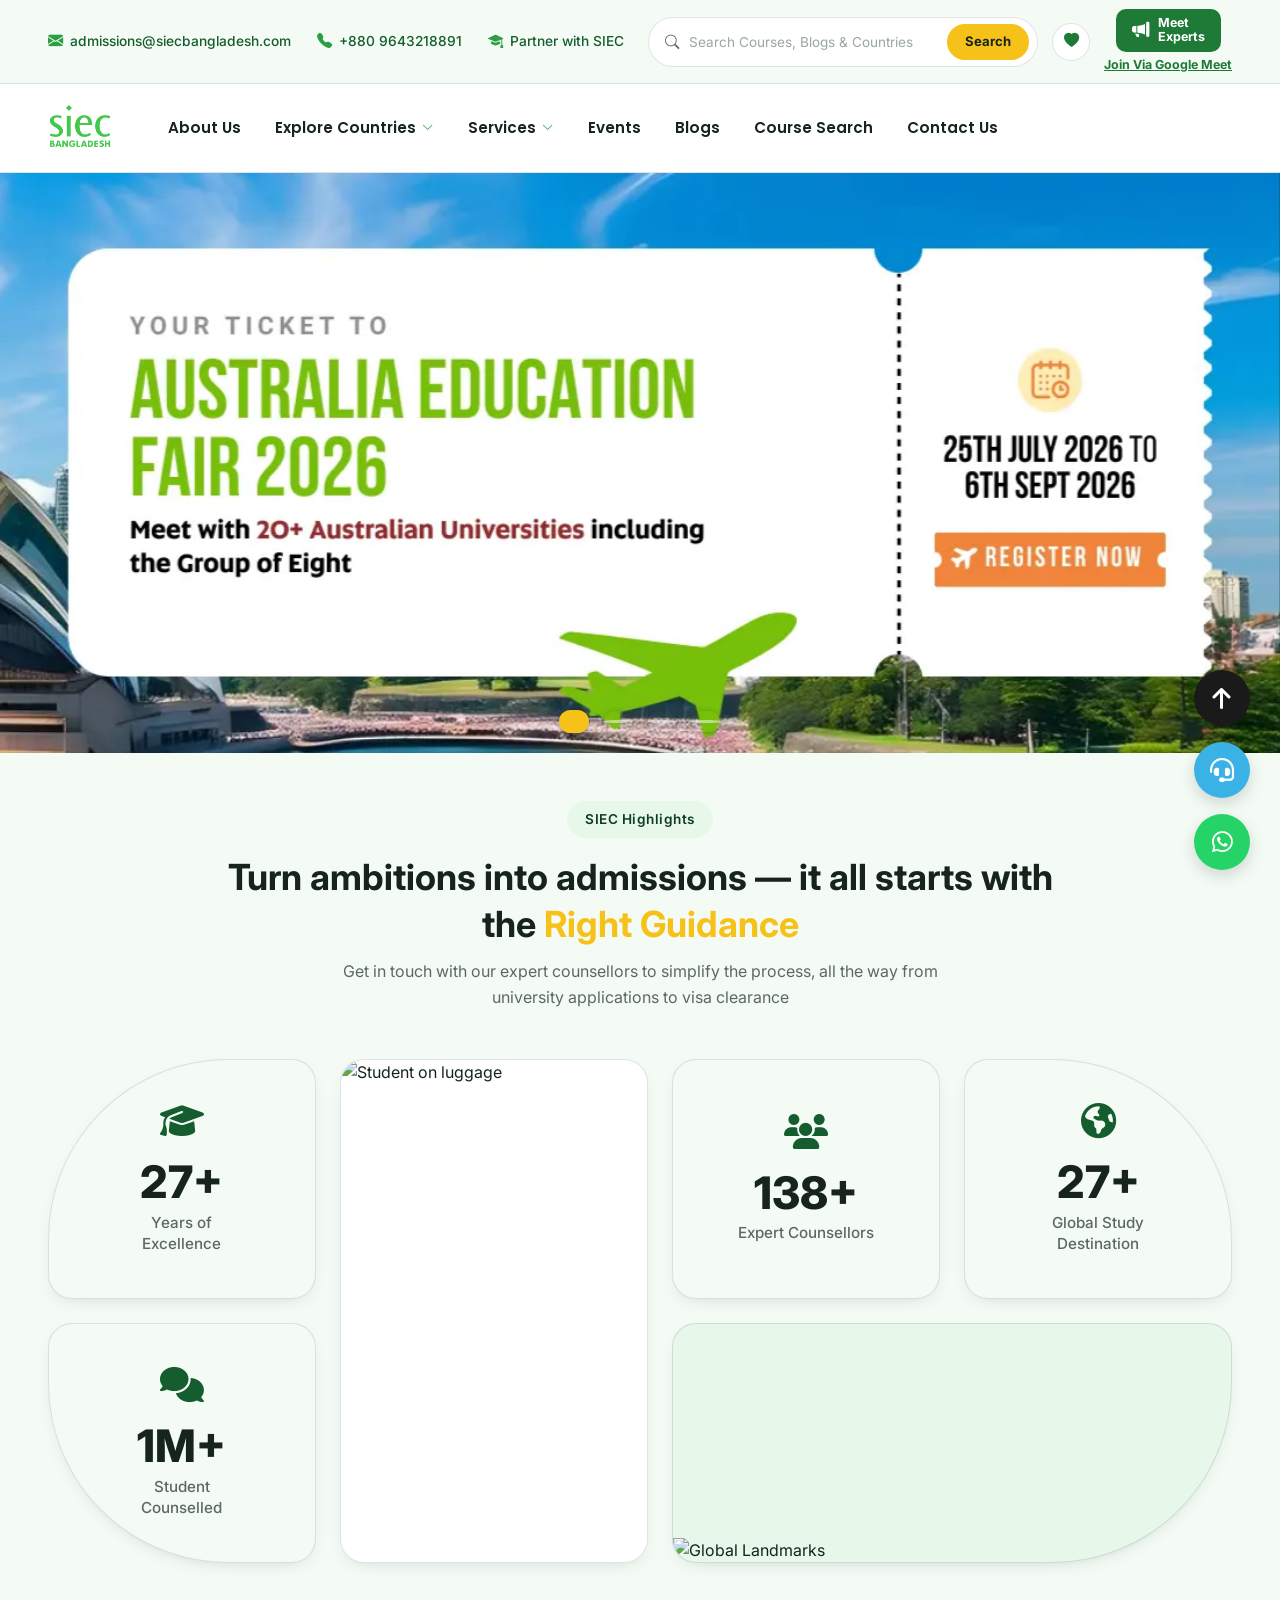
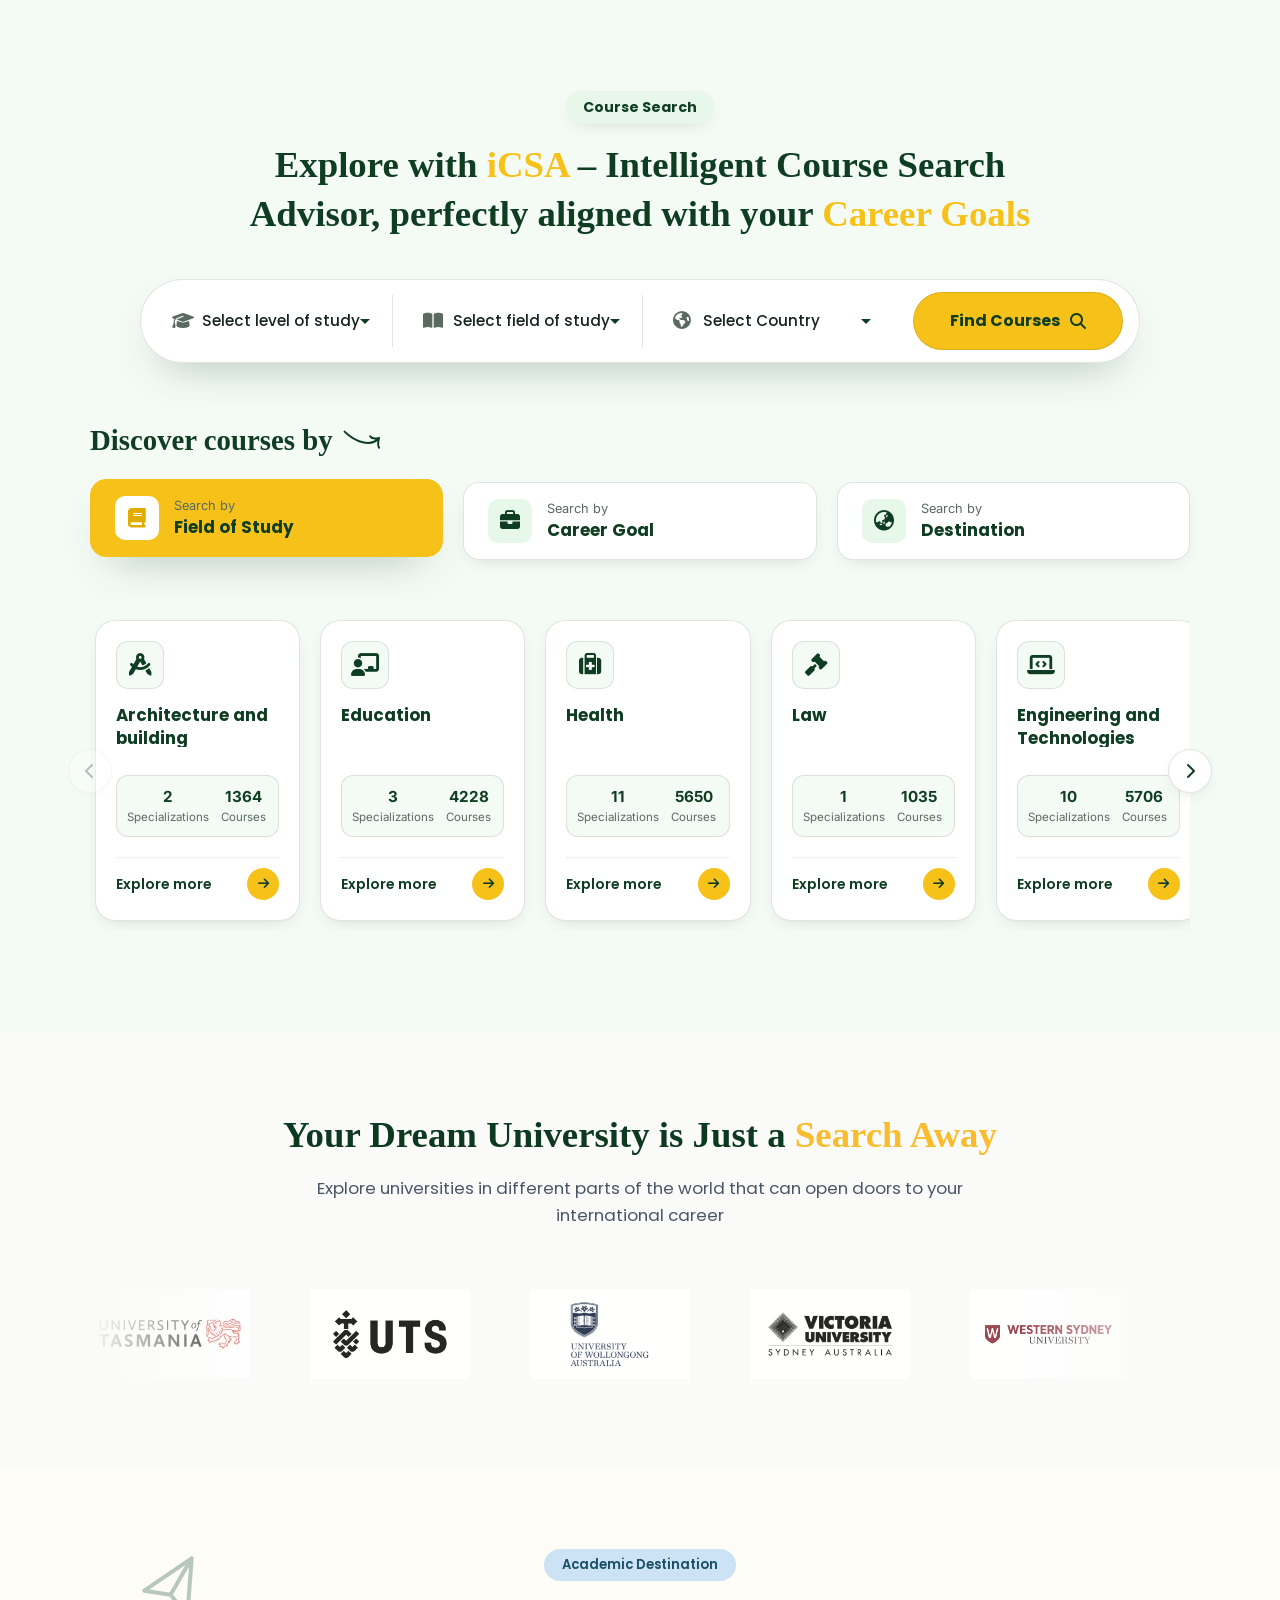
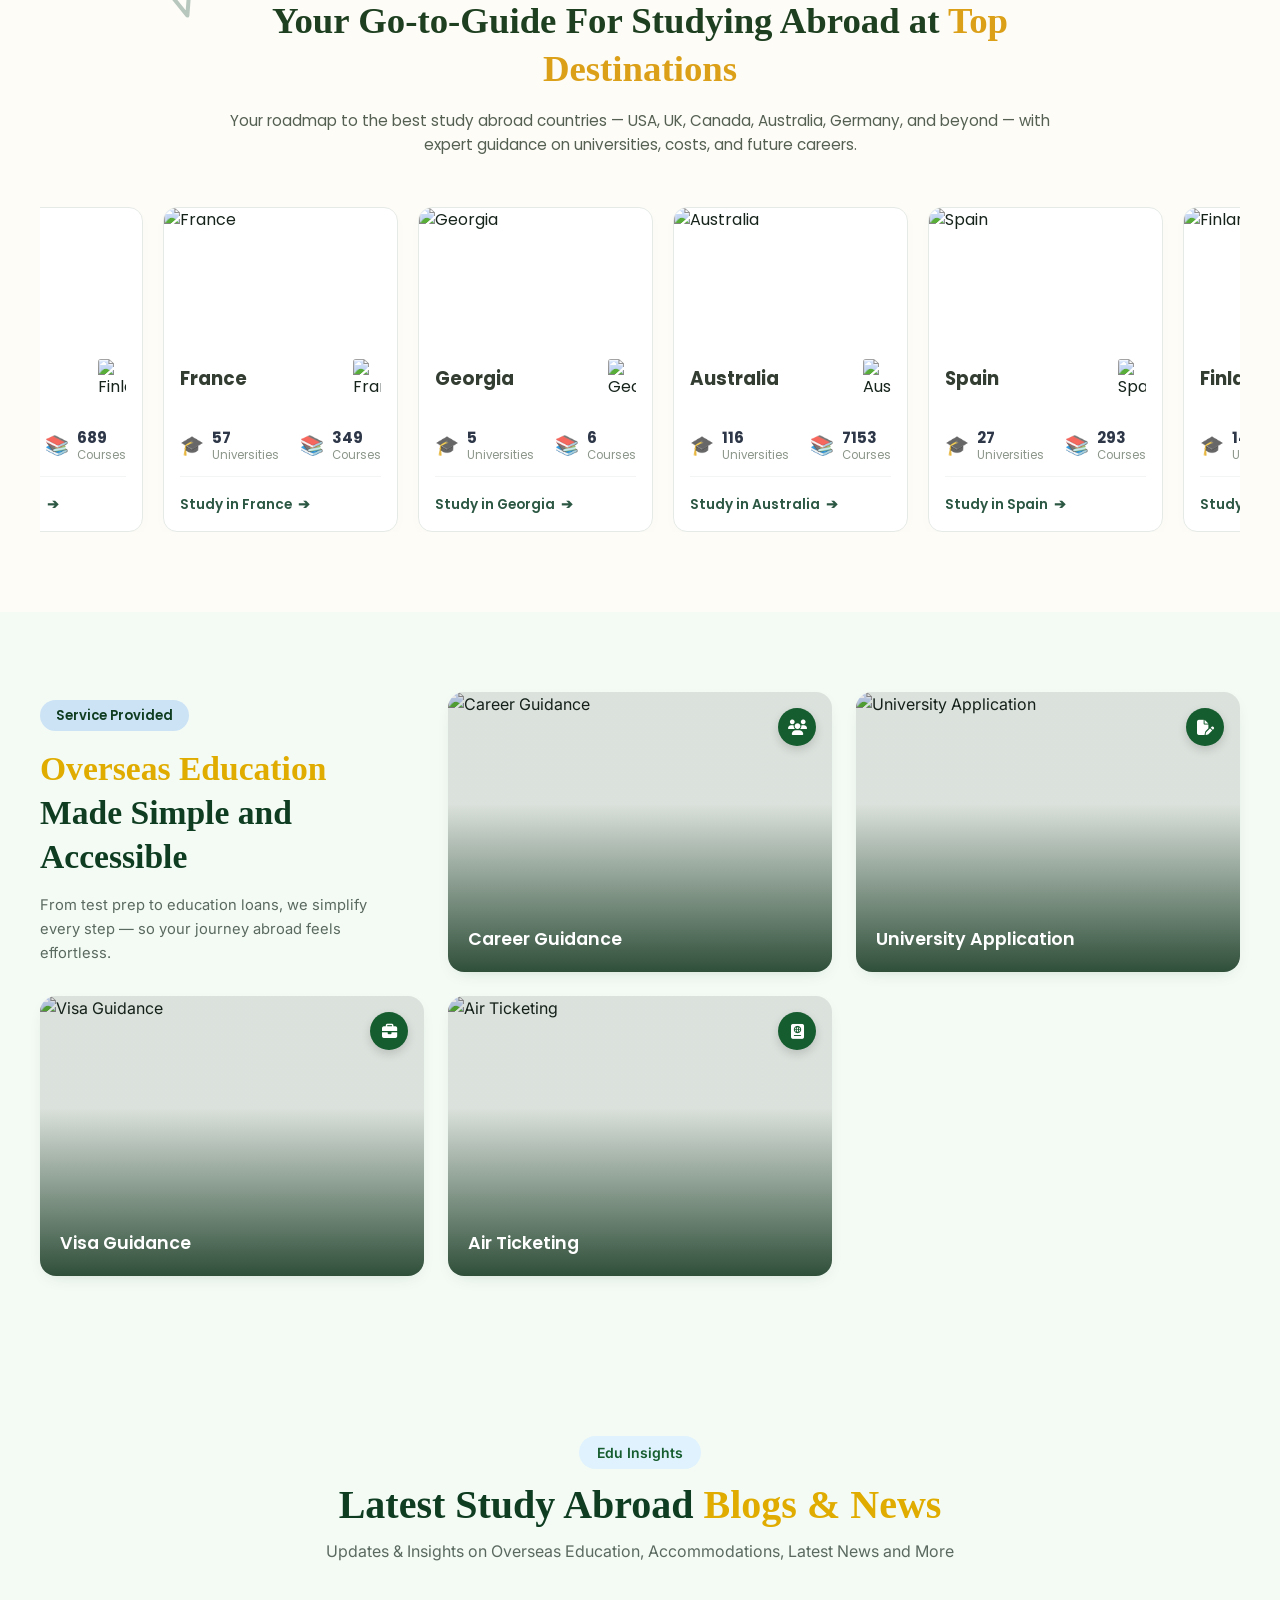
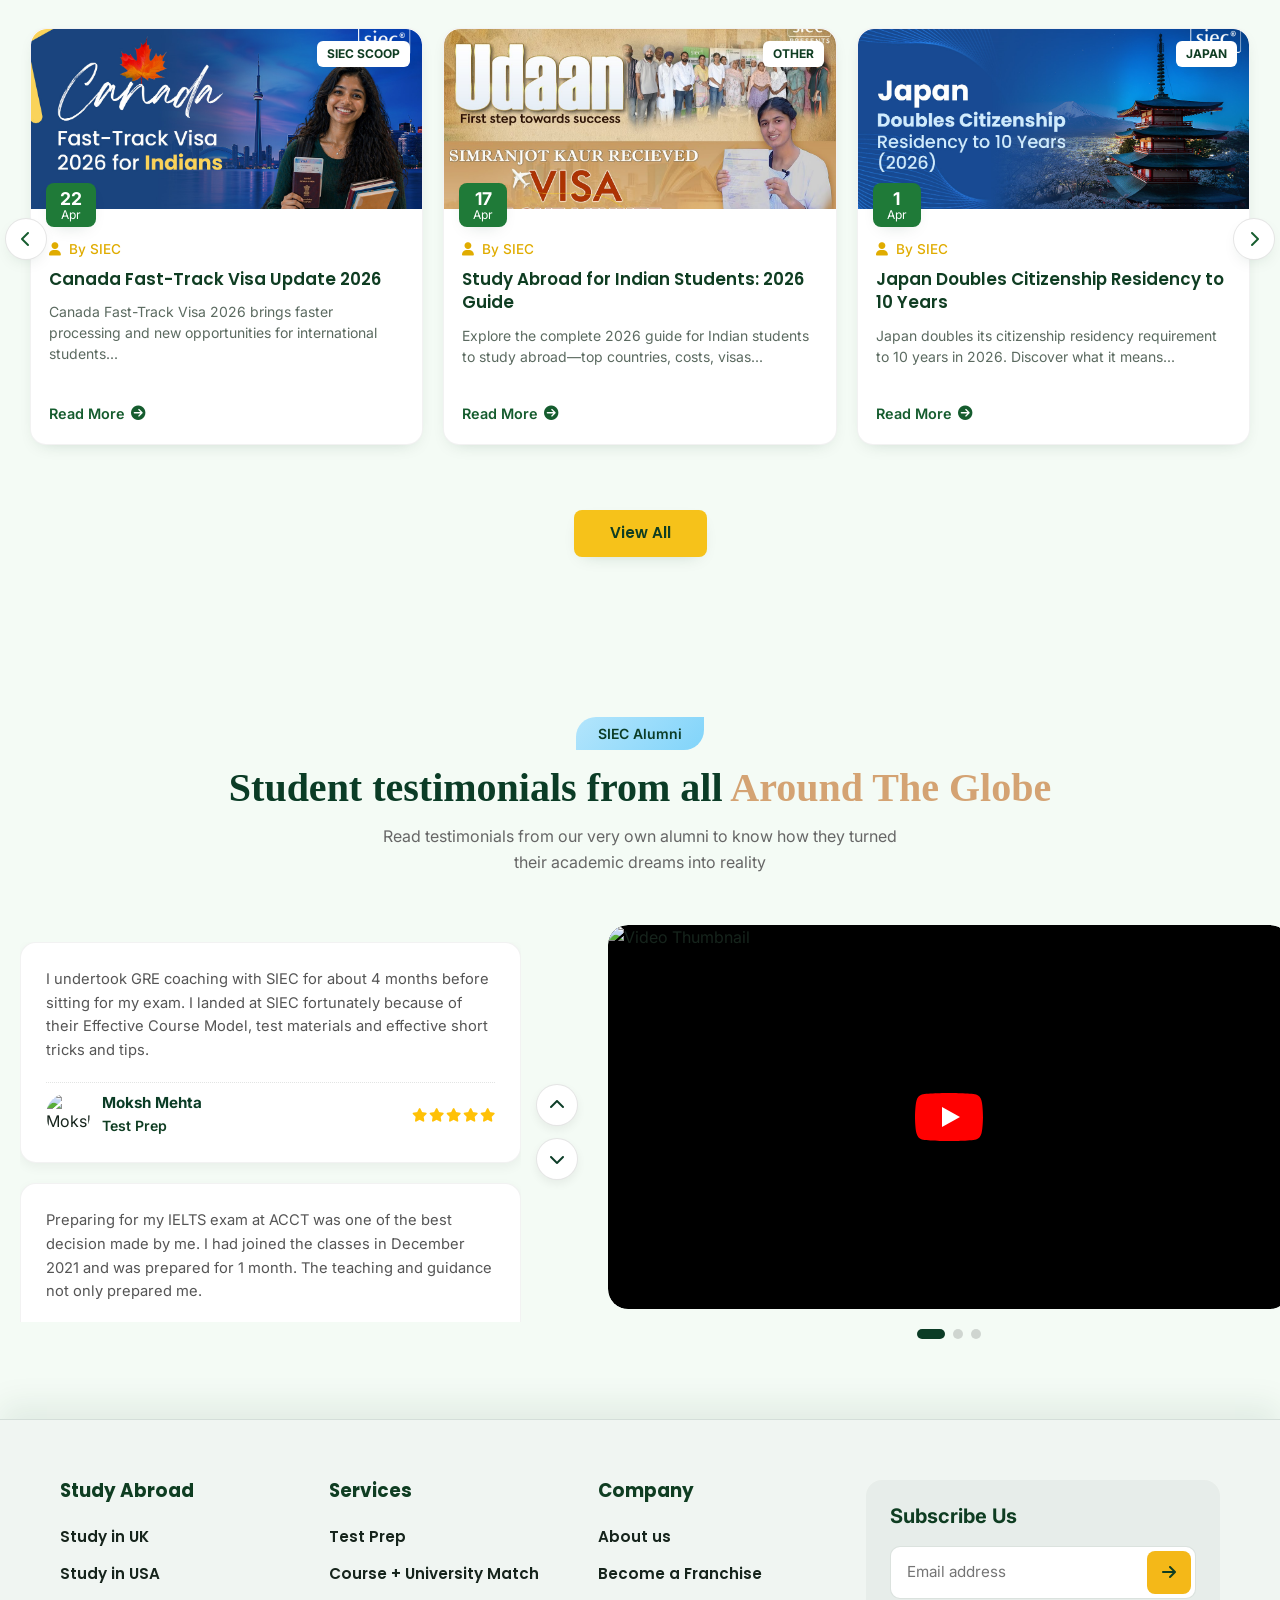
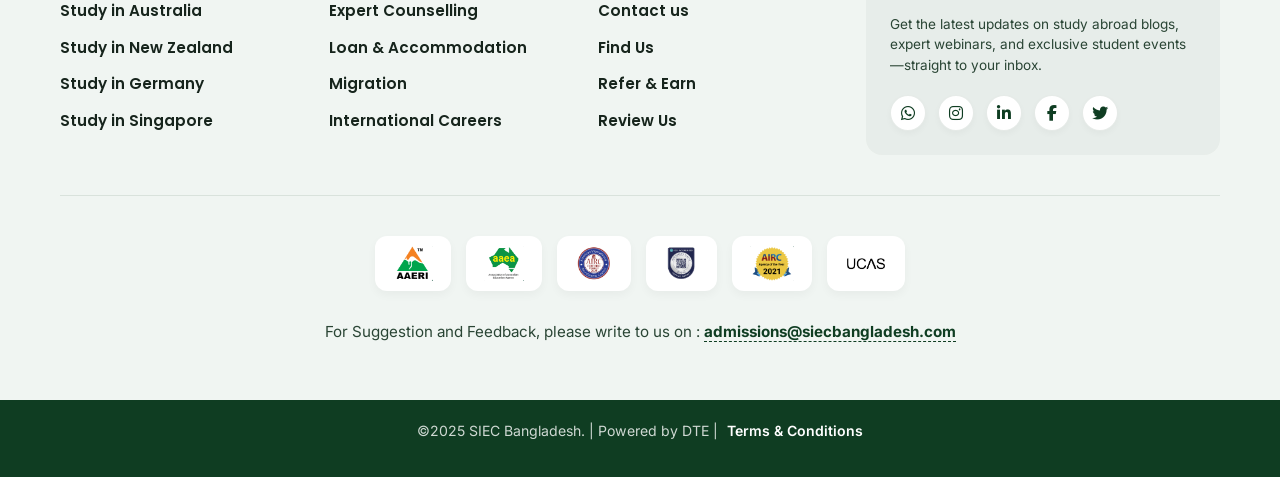
==== commit cd8b98d0: "all observation solve" ====
--- a/index.html
+++ b/index.html
@@ -4,7 +4,7 @@
 <head>
   <meta charset="UTF-8">
   <meta name="viewport" content="width=device-width, initial-scale=1.0">
-  <title>SIEC Education | Shaping Careers Since 1995</title>
+  <title>SIEC Bangladesh | Shaping Careers Since 1995</title>
   <link rel="icon" href="image/siecbangladesh.png">
 
   <!-- Bootstrap 5 -->
@@ -48,7 +48,8 @@
     <div class="container-fluid px-4 px-lg-5">
       <div class="topbar-inner">
         <div class="topbar-left">
-          <a href="mailto:admissions@siecbangladesh.com"><i class="bi bi-envelope-fill"></i>admissions@siecbangladesh.com</a>
+          <a href="mailto:admissions@siecbangladesh.com"><i
+              class="bi bi-envelope-fill"></i>admissions@siecbangladesh.com</a>
           <a href="tel:+919779046382"><i class="bi bi-telephone-fill"></i>+880 9643218891</a>
           <a href="#"><i class="bi bi-mortarboard-fill"></i>Partner with SIEC</a>
         </div>
@@ -61,7 +62,7 @@
           </div>
 
           <button class="icon-circle" title="Wishlist"><i class="bi bi-heart-fill"></i></button>
-          <button class="btn-signin">Sign In</button>
+          <!-- <button class="btn-signin">Sign In</button> -->
 
           <div class="meet-experts-wrap">
             <a href="#" class="meet-experts-badge">
@@ -250,11 +251,12 @@
 
           <div class="mobile-menu-actions">
             <a href="#" class="btn-meet-mobile"><i class="bi bi-megaphone-fill"></i>Meet Online Experts</a>
-            <a href="#" class="btn-signin-mobile">Sign In</a>
+            <!-- <a href="#" class="btn-signin-mobile">Sign In</a> -->
           </div>
           <hr class="mobile-menu-divider">
           <div class="mobile-menu-contact">
-            <a href="mailto:admissions@siecbangladesh.com"><i class="bi bi-envelope-fill"></i>admissions@siecbangladesh.com</a>
+            <a href="mailto:admissions@siecbangladesh.com"><i
+                class="bi bi-envelope-fill"></i>admissions@siecbangladesh.com</a>
             <a href="tel:+919779046382"><i class="bi bi-whatsapp"></i>+880 9643218891</a>
           </div>
         </nav>
@@ -407,881 +409,911 @@
   <!-- ============ Siec Admission End ============ -->
 
   <!-- =========== Siec course search start ============ -->
-   <section class="siec-search-slider-sec">
-  <div class="siec-container">
-    
-    <div class="siec-sec-header">
-      <span class="siec-badge">Course Search</span>
-      <h2 class="siec-main-title">
-        Explore with <span>iCSA</span> – Intelligent Course Search Advisor, perfectly aligned with your <span>Career Goals</span>
-      </h2>
+  <section class="siec-search-slider-sec">
+    <div class="siec-container">
+
+      <div class="siec-sec-header">
+        <span class="siec-badge">Course Search</span>
+        <h2 class="siec-main-title">
+          Explore with <span>iCSA</span> – Intelligent Course Search Advisor, perfectly aligned with your <span>Career
+            Goals</span>
+        </h2>
+      </div>
+
+      <div class="siec-filter-bar">
+        <div class="siec-select-group">
+          <div class="siec-select-box">
+            <i class="fa-solid fa-graduation-cap siec-select-icon"></i>
+            <select>
+              <option value="" disabled selected>Select level of study</option>
+              <option value="undergrad">Undergraduate</option>
+              <option value="postgrad">Postgraduate</option>
+              <option value="doctorate">Doctorate / PhD</option>
+            </select>
+          </div>
+
+          <div class="siec-select-box">
+            <i class="fa-solid fa-book-open siec-select-icon"></i>
+            <select>
+              <option value="" disabled selected>Select field of study</option>
+              <option value="it">Information Technology</option>
+              <option value="business">Business & Management</option>
+              <option value="engineering">Engineering</option>
+            </select>
+          </div>
+
+          <div class="siec-select-box">
+            <i class="fa-solid fa-earth-americas siec-select-icon"></i>
+            <select>
+              <option value="" disabled selected>Select Country</option>
+              <option value="uk">United Kingdom</option>
+              <option value="usa">United States</option>
+              <option value="australia">Australia</option>
+            </select>
+          </div>
+        </div>
+
+        <button class="siec-find-btn">
+          Find Courses <i class="fa-solid fa-magnifying-glass"></i>
+        </button>
+      </div>
+
+      <div class="siec-discover-row">
+        <h3 class="siec-discover-title">
+          Discover courses by
+          <svg class="siec-arrow-svg" width="40" height="20" viewBox="0 0 50 25" fill="none"
+            xmlns="http://www.w3.org/2000/svg">
+            <path d="M2 2C15 15 35 22 45 10M45 10C41 11 36 11 34 8M45 10C44 14 43 19 45 22" stroke="#0F3D22"
+              stroke-width="2.5" stroke-linecap="round" />
+          </svg>
+        </h3>
+
+        <div class="siec-tabs-wrapper">
+          <div class="siec-tab active" data-tab-target="tab-field">
+            <div class="siec-tab-icon">
+              <i class="fa-solid fa-book"></i>
+            </div>
+            <div class="siec-tab-text">
+              <span>Search by</span>
+              <strong>Field of Study</strong>
+            </div>
+          </div>
+
+          <div class="siec-tab" data-tab-target="tab-goal">
+            <div class="siec-tab-icon">
+              <i class="fa-solid fa-briefcase"></i>
+            </div>
+            <div class="siec-tab-text">
+              <span>Search by</span>
+              <strong>Career Goal</strong>
+            </div>
+          </div>
+
+          <div class="siec-tab" data-tab-target="tab-destination">
+            <div class="siec-tab-icon">
+              <i class="fa-solid fa-earth-asia"></i>
+            </div>
+            <div class="siec-tab-text">
+              <span>Search by</span>
+              <strong>Destination</strong>
+            </div>
+          </div>
+        </div>
+      </div>
+
+      <div class="siec-sliders-container">
+        <div id="tab-field" class="siec-slider-panel active">
+          <div class="siec-slider-wrapper">
+            <button class="siec-nav-btn prev-btn"><i class="fa-solid fa-chevron-left"></i></button>
+            <div class="siec-slider-track">
+
+              <div class="siec-card shadow-card">
+                <div class="siec-card-top">
+                  <div class="siec-card-icon"><i class="fa-solid fa-compass-drafting"></i></div>
+                  <h4 class="siec-card-name">Architecture and building</h4>
+                </div>
+                <div class="siec-card-stats">
+                  <div class="stat-box"><strong>2</strong> <span>Specializations</span></div>
+                  <div class="stat-box"><strong>1364</strong> <span>Courses</span></div>
+                </div>
+                <div class="siec-card-footer">
+                  <span>Explore more</span>
+                  <div class="siec-arrow-circle"><i class="fa-solid fa-arrow-right"></i></div>
+                </div>
+              </div>
+
+              <div class="siec-card shadow-card">
+                <div class="siec-card-top">
+                  <div class="siec-card-icon"><i class="fa-solid fa-chalkboard-user"></i></div>
+                  <h4 class="siec-card-name">Education</h4>
+                </div>
+                <div class="siec-card-stats">
+                  <div class="stat-box"><strong>3</strong> <span>Specializations</span></div>
+                  <div class="stat-box"><strong>4228</strong> <span>Courses</span></div>
+                </div>
+                <div class="siec-card-footer">
+                  <span>Explore more</span>
+                  <div class="siec-arrow-circle"><i class="fa-solid fa-arrow-right"></i></div>
+                </div>
+              </div>
+
+              <div class="siec-card shadow-card">
+                <div class="siec-card-top">
+                  <div class="siec-card-icon"><i class="fa-solid fa-suitcase-medical"></i></div>
+                  <h4 class="siec-card-name">Health</h4>
+                </div>
+                <div class="siec-card-stats">
+                  <div class="stat-box"><strong>11</strong> <span>Specializations</span></div>
+                  <div class="stat-box"><strong>5650</strong> <span>Courses</span></div>
+                </div>
+                <div class="siec-card-footer">
+                  <span>Explore more</span>
+                  <div class="siec-arrow-circle"><i class="fa-solid fa-arrow-right"></i></div>
+                </div>
+              </div>
+
+              <div class="siec-card shadow-card">
+                <div class="siec-card-top">
+                  <div class="siec-card-icon"><i class="fa-solid fa-gavel"></i></div>
+                  <h4 class="siec-card-name">Law</h4>
+                </div>
+                <div class="siec-card-stats">
+                  <div class="stat-box"><strong>1</strong> <span>Specializations</span></div>
+                  <div class="stat-box"><strong>1035</strong> <span>Courses</span></div>
+                </div>
+                <div class="siec-card-footer">
+                  <span>Explore more</span>
+                  <div class="siec-arrow-circle"><i class="fa-solid fa-arrow-right"></i></div>
+                </div>
+              </div>
+
+              <div class="siec-card shadow-card">
+                <div class="siec-card-top">
+                  <div class="siec-card-icon"><i class="fa-solid fa-laptop-code"></i></div>
+                  <h4 class="siec-card-name">Engineering and Technologies</h4>
+                </div>
+                <div class="siec-card-stats">
+                  <div class="stat-box"><strong>10</strong> <span>Specializations</span></div>
+                  <div class="stat-box"><strong>5706</strong> <span>Courses</span></div>
+                </div>
+                <div class="siec-card-footer">
+                  <span>Explore more</span>
+                  <div class="siec-arrow-circle"><i class="fa-solid fa-arrow-right"></i></div>
+                </div>
+              </div>
+
+            </div>
+            <button class="siec-nav-btn next-btn"><i class="fa-solid fa-chevron-right"></i></button>
+          </div>
+        </div>
+
+        <div id="tab-goal" class="siec-slider-panel">
+          <div class="siec-slider-wrapper">
+            <button class="siec-nav-btn prev-btn"><i class="fa-solid fa-chevron-left"></i></button>
+            <div class="siec-slider-track">
+
+              <div class="siec-card shadow-card">
+                <div class="siec-card-top">
+                  <div class="siec-card-icon"><i class="fa-solid fa-plane"></i></div>
+                  <h4 class="siec-card-name">Airlines</h4>
+                </div>
+                <div class="siec-card-stats">
+                  <div class="stat-box"><strong>16</strong> <span>Careers</span></div>
+                  <div class="stat-box"><strong>1</strong> <span>Courses</span></div>
+                </div>
+                <div class="siec-card-footer">
+                  <span>Explore more</span>
+                  <div class="siec-arrow-circle"><i class="fa-solid fa-arrow-right"></i></div>
+                </div>
+              </div>
+
+              <div class="siec-card shadow-card">
+                <div class="siec-card-top">
+                  <div class="siec-card-icon"><i class="fa-solid fa-display"></i></div>
+                  <h4 class="siec-card-name">Education Training</h4>
+                </div>
+                <div class="siec-card-stats">
+                  <div class="stat-box"><strong>31</strong> <span>Careers</span></div>
+                  <div class="stat-box"><strong>4315</strong> <span>Courses</span></div>
+                </div>
+                <div class="siec-card-footer">
+                  <span>Explore more</span>
+                  <div class="siec-arrow-circle"><i class="fa-solid fa-arrow-right"></i></div>
+                </div>
+              </div>
+
+              <div class="siec-card shadow-card">
+                <div class="siec-card-top">
+                  <div class="siec-card-icon"><i class="fa-solid fa-terminal"></i></div>
+                  <h4 class="siec-card-name">Information Technology</h4>
+                </div>
+                <div class="siec-card-stats">
+                  <div class="stat-box"><strong>209</strong> <span>Careers</span></div>
+                  <div class="stat-box"><strong>5423</strong> <span>Courses</span></div>
+                </div>
+                <div class="siec-card-footer">
+                  <span>Explore more</span>
+                  <div class="siec-arrow-circle"><i class="fa-solid fa-arrow-right"></i></div>
+                </div>
+              </div>
+
+              <div class="siec-card shadow-card">
+                <div class="siec-card-top">
+                  <div class="siec-card-icon"><i class="fa-solid fa-shield-halved"></i></div>
+                  <h4 class="siec-card-name">Insurance</h4>
+                </div>
+                <div class="siec-card-stats">
+                  <div class="stat-box"><strong>30</strong> <span>Careers</span></div>
+                  <div class="stat-box"><strong>24</strong> <span>Courses</span></div>
+                </div>
+                <div class="siec-card-footer">
+                  <span>Explore more</span>
+                  <div class="siec-arrow-circle"><i class="fa-solid fa-arrow-right"></i></div>
+                </div>
+              </div>
+
+              <div class="siec-card shadow-card">
+                <div class="siec-card-top">
+                  <div class="siec-card-icon"><i class="fa-solid fa-bell-concierge"></i></div>
+                  <h4 class="siec-card-name">Hospitality Hotels</h4>
+                </div>
+                <div class="siec-card-stats">
+                  <div class="stat-box"><strong>5</strong> <span>Careers</span></div>
+                  <div class="stat-box"><strong>266</strong> <span>Courses</span></div>
+                </div>
+                <div class="siec-card-footer">
+                  <span>Explore more</span>
+                  <div class="siec-arrow-circle"><i class="fa-solid fa-arrow-right"></i></div>
+                </div>
+              </div>
+
+            </div>
+            <button class="siec-nav-btn next-btn"><i class="fa-solid fa-chevron-right"></i></button>
+          </div>
+        </div>
+
+        <div id="tab-destination" class="siec-slider-panel">
+          <div class="siec-slider-wrapper">
+            <button class="siec-nav-btn prev-btn"><i class="fa-solid fa-chevron-left"></i></button>
+            <div class="siec-slider-track">
+
+              <div class="siec-card shadow-card dest-card">
+                <div class="dest-media-box">
+                  <img
+                    src="https://images.unsplash.com/photo-1506973035872-a4ec16b8e8d9?auto=format&fit=crop&w=350&q=80"
+                    alt="Australia" class="dest-bg-img">
+                  <span class="dest-badge">Australia</span>
+                  <span class="dest-flag">🇦🇺</span>
+                </div>
+                <div class="siec-card-stats">
+                  <div class="stat-box"><strong>116</strong> <span>Universities</span></div>
+                  <div class="stat-box"><strong>7153</strong> <span>Courses</span></div>
+                </div>
+                <div class="siec-card-footer">
+                  <span>Explore more</span>
+                  <div class="siec-arrow-circle"><i class="fa-solid fa-arrow-right"></i></div>
+                </div>
+              </div>
+
+              <div class="siec-card shadow-card dest-card">
+                <div class="dest-media-box">
+                  <img
+                    src="https://images.unsplash.com/photo-1507608869274-d3177c8bb4c7?auto=format&fit=crop&w=350&q=80"
+                    alt="Canada" class="dest-bg-img">
+                  <span class="dest-badge">Canada</span>
+                  <span class="dest-flag">🇨🇦</span>
+                </div>
+                <div class="siec-card-stats">
+                  <div class="stat-box"><strong>146</strong> <span>Universities</span></div>
+                  <div class="stat-box"><strong>8269</strong> <span>Courses</span></div>
+                </div>
+                <div class="siec-card-footer">
+                  <span>Explore more</span>
+                  <div class="siec-arrow-circle"><i class="fa-solid fa-arrow-right"></i></div>
+                </div>
+              </div>
+
+              <div class="siec-card shadow-card dest-card">
+                <div class="dest-media-box">
+                  <img
+                    src="https://images.unsplash.com/photo-1502602898657-3e91760cbb34?auto=format&fit=crop&w=350&q=80"
+                    alt="France" class="dest-bg-img">
+                  <span class="dest-badge">France</span>
+                  <span class="dest-flag">🇫🇷</span>
+                </div>
+                <div class="siec-card-stats">
+                  <div class="stat-box"><strong>53</strong> <span>Universities</span></div>
+                  <div class="stat-box"><strong>304</strong> <span>Courses</span></div>
+                </div>
+                <div class="siec-card-footer">
+                  <span>Explore more</span>
+                  <div class="siec-arrow-circle"><i class="fa-solid fa-arrow-right"></i></div>
+                </div>
+              </div>
+
+              <div class="siec-card shadow-card dest-card">
+                <div class="dest-media-box">
+                  <img
+                    src="https://images.unsplash.com/photo-1467269204594-9661b134dd2b?auto=format&fit=crop&w=350&q=80"
+                    alt="Germany" class="dest-bg-img">
+                  <span class="dest-badge">Germany</span>
+                  <span class="dest-flag">🇩🇪</span>
+                </div>
+                <div class="siec-card-stats">
+                  <div class="stat-box"><strong>151</strong> <span>Universities</span></div>
+                  <div class="stat-box"><strong>1702</strong> <span>Courses</span></div>
+                </div>
+                <div class="siec-card-footer">
+                  <span>Explore more</span>
+                  <div class="siec-arrow-circle"><i class="fa-solid fa-arrow-right"></i></div>
+                </div>
+              </div>
+
+              <div class="siec-card shadow-card dest-card">
+                <div class="dest-media-box">
+                  <img
+                    src="https://images.unsplash.com/photo-1590089215341-4643717d2949?auto=format&fit=crop&w=350&q=80"
+                    alt="Ireland" class="dest-bg-img">
+                  <span class="dest-badge">Ireland</span>
+                  <span class="dest-flag">🇮🇪</span>
+                </div>
+                <div class="siec-card-stats">
+                  <div class="stat-box"><strong>19</strong> <span>Universities</span></div>
+                  <div class="stat-box"><strong>1954</strong> <span>Courses</span></div>
+                </div>
+                <div class="siec-card-footer">
+                  <span>Explore more</span>
+                  <div class="siec-arrow-circle"><i class="fa-solid fa-arrow-right"></i></div>
+                </div>
+              </div>
+
+            </div>
+            <button class="siec-nav-btn next-btn"><i class="fa-solid fa-chevron-right"></i></button>
+          </div>
+        </div>
+
+      </div>
+
     </div>
-
-    <div class="siec-filter-bar">
-      <div class="siec-select-group">
-        <div class="siec-select-box">
-          <i class="fa-solid fa-graduation-cap siec-select-icon"></i>
-          <select>
-            <option value="" disabled selected>Select level of study</option>
-            <option value="undergrad">Undergraduate</option>
-            <option value="postgrad">Postgraduate</option>
-            <option value="doctorate">Doctorate / PhD</option>
-          </select>
-        </div>
-
-        <div class="siec-select-box">
-          <i class="fa-solid fa-book-open siec-select-icon"></i>
-          <select>
-            <option value="" disabled selected>Select field of study</option>
-            <option value="it">Information Technology</option>
-            <option value="business">Business & Management</option>
-            <option value="engineering">Engineering</option>
-          </select>
-        </div>
-
-        <div class="siec-select-box">
-          <i class="fa-solid fa-earth-americas siec-select-icon"></i>
-          <select>
-            <option value="" disabled selected>Select Country</option>
-            <option value="uk">United Kingdom</option>
-            <option value="usa">United States</option>
-            <option value="australia">Australia</option>
-          </select>
-        </div>
-      </div>
-
-      <button class="siec-find-btn">
-        Find Courses <i class="fa-solid fa-magnifying-glass"></i>
-      </button>
+  </section>
+  <!-- ========== Siec course search end ============ -->
+
+  <!-- ========== Siec university list start ============ -->
+  <section class="siec-uni-sec">
+    <div class="siec-container">
+      <div class="siec-uni-header">
+        <h2 class="siec-uni-title">Your Dream University is Just a <span>Search Away</span></h2>
+        <p class="siec-uni-subtitle">Explore universities in different parts of the world that can open doors to your
+          international career</p>
+      </div>
+      <div class="siec-uni-slider-wrapper">
+        <div class="siec-uni-track">
+          <div class="siec-uni-slide"><img src="image/university/10146.png" alt="Victoria University"></div>
+          <div class="siec-uni-slide"><img src="image/university/10147.png" alt="Western Sydney University"></div>
+          <div class="siec-uni-slide"><img src="image/university/10148.png" alt="William Angliss Institute"></div>
+          <div class="siec-uni-slide"><img src="image/university/10149.png" alt="Griffith University"></div>
+          <div class="siec-uni-slide"><img src="image/university/10150.png" alt="St. Thomas University"></div>
+          <div class="siec-uni-slide"><img src="image/university/10151.png" alt="SAE Institute"></div>
+          <div class="siec-uni-slide"><img src="image/university/10152.png" alt="RMIT University"></div>
+          <div class="siec-uni-slide"><img src="image/university/10153.jpeg" alt="Victoria University"></div>
+          <div class="siec-uni-slide"><img src="image/university/10154.png" alt="Western Sydney University"></div>
+          <div class="siec-uni-slide"><img src="image/university/10155.png" alt="William Angliss Institute"></div>
+          <div class="siec-uni-slide"><img src="image/university/10156.png" alt="Griffith University"></div>
+          <div class="siec-uni-slide"><img src="image/university/10158.png" alt="St. Thomas University"></div>
+          <div class="siec-uni-slide"><img src="image/university/10158.png" alt="SAE Institute"></div>
+          <div class="siec-uni-slide"><img src="image/university/10159.jpeg" alt="RMIT University"></div>
+        </div>
+      </div>
     </div>
-
-    <div class="siec-discover-row">
-      <h3 class="siec-discover-title">
-        Discover courses by 
-        <svg class="siec-arrow-svg" width="40" height="20" viewBox="0 0 50 25" fill="none" xmlns="http://www.w3.org/2000/svg">
-          <path d="M2 2C15 15 35 22 45 10M45 10C41 11 36 11 34 8M45 10C44 14 43 19 45 22" stroke="#0F3D22" stroke-width="2.5" stroke-linecap="round"/>
-        </svg>
-      </h3>
-
-      <div class="siec-tabs-wrapper">
-        <div class="siec-tab active" data-tab-target="tab-field">
-          <div class="siec-tab-icon">
-            <i class="fa-solid fa-book"></i>
-          </div>
-          <div class="siec-tab-text">
-            <span>Search by</span>
-            <strong>Field of Study</strong>
-          </div>
-        </div>
-
-        <div class="siec-tab" data-tab-target="tab-goal">
-          <div class="siec-tab-icon">
-            <i class="fa-solid fa-briefcase"></i>
-          </div>
-          <div class="siec-tab-text">
-            <span>Search by</span>
-            <strong>Career Goal</strong>
-          </div>
-        </div>
-
-        <div class="siec-tab" data-tab-target="tab-destination">
-          <div class="siec-tab-icon">
-            <i class="fa-solid fa-earth-asia"></i>
-          </div>
-          <div class="siec-tab-text">
-            <span>Search by</span>
-            <strong>Destination</strong>
+  </section>
+  <!-- ========== Siec university list End ============ -->
+  <!-- ========== Siec academic destination start ============ -->
+  <section class="siec-destination-sec">
+    <div class="dest-section-container">
+
+      <div class="dest-main-header-wrap">
+        <div class="dest-plane-svg-icon">
+          <svg viewBox="0 0 24 24" fill="none" stroke="#9bb1a5" stroke-width="1.5" stroke-linecap="round"
+            stroke-linejoin="round">
+            <path d="M22 2L11 13M22 2l-7 20-4-9-9-4 20-7z" />
+          </svg>
+        </div>
+        <span class="dest-badge-tag">Academic Destination</span>
+        <h2 class="dest-section-heading">Your Go-to-Guide For Studying Abroad at <span>Top Destinations</span></h2>
+        <p class="dest-section-subheading">Your roadmap to the best study abroad countries — USA, UK, Canada, Australia,
+          Germany, and beyond — with expert guidance on universities, costs, and future careers.</p>
+      </div>
+
+      <div class="dest-slider-viewport">
+        <div class="dest-slider-moving-track">
+
+          <div class="dest-single-item-card">
+            <div class="dest-card-media-top">
+              <img src="https://images.unsplash.com/photo-1549488344-1f9b8d2bd1f3?auto=format&fit=crop&w=400&q=80"
+                alt="Finland" class="dest-card-img-src">
+              <div class="dest-card-hover-mask">
+                <div class="dest-card-big-flag"><img src="https://flagcdn.com/w160/fi.png" alt="Finland Flag"></div>
+                <a href="#" class="dest-card-hover-anchor">
+                  Study in Finland
+                  <span class="dest-arrow-circle-span">➔</span>
+                </a>
+              </div>
+            </div>
+            <div class="dest-card-body-bottom">
+              <div class="dest-card-title-flex">
+                <span class="dest-card-country-txt">Finland</span>
+                <img src="https://flagcdn.com/w40/fi.png" alt="Finland" class="dest-card-mini-flag">
+              </div>
+              <div class="dest-card-metrics-row">
+                <div class="dest-card-meta-box">
+                  <span class="dest-emoji-icon">🎓</span>
+                  <div class="dest-meta-txt-wrap"><strong>14</strong><span>Universities</span></div>
+                </div>
+                <div class="dest-card-meta-box">
+                  <span class="dest-emoji-icon">📚</span>
+                  <div class="dest-meta-txt-wrap"><strong>689</strong><span>Courses</span></div>
+                </div>
+              </div>
+              <a href="#" class="dest-card-static-anchor">
+                Study in Finland
+                <span class="dest-arrow-inline-span">➔</span>
+              </a>
+            </div>
+          </div>
+
+          <div class="dest-single-item-card">
+            <div class="dest-card-media-top">
+              <img src="https://images.unsplash.com/photo-1502602898657-3e91760cbb34?auto=format&fit=crop&w=400&q=80"
+                alt="France" class="dest-card-img-src">
+              <div class="dest-card-hover-mask">
+                <div class="dest-card-big-flag"><img src="https://flagcdn.com/w160/fr.png" alt="France Flag"></div>
+                <a href="#" class="dest-card-hover-anchor">
+                  Study in France
+                  <span class="dest-arrow-circle-span">➔</span>
+                </a>
+              </div>
+            </div>
+            <div class="dest-card-body-bottom">
+              <div class="dest-card-title-flex">
+                <span class="dest-card-country-txt">France</span>
+                <img src="https://flagcdn.com/w40/fr.png" alt="France" class="dest-card-mini-flag">
+              </div>
+              <div class="dest-card-metrics-row">
+                <div class="dest-card-meta-box">
+                  <span class="dest-emoji-icon">🎓</span>
+                  <div class="dest-meta-txt-wrap"><strong>57</strong><span>Universities</span></div>
+                </div>
+                <div class="dest-card-meta-box">
+                  <span class="dest-emoji-icon">📚</span>
+                  <div class="dest-meta-txt-wrap"><strong>349</strong><span>Courses</span></div>
+                </div>
+              </div>
+              <a href="#" class="dest-card-static-anchor">
+                Study in France
+                <span class="dest-arrow-inline-span">➔</span>
+              </a>
+            </div>
+          </div>
+
+          <div class="dest-single-item-card">
+            <div class="dest-card-media-top">
+              <img src="https://images.unsplash.com/photo-1565008447742-97f6f38c985c?auto=format&fit=crop&w=400&q=80"
+                alt="Georgia" class="dest-card-img-src">
+              <div class="dest-card-hover-mask">
+                <div class="dest-card-big-flag"><img src="https://flagcdn.com/w160/ge.png" alt="Georgia Flag"></div>
+                <a href="#" class="dest-card-hover-anchor">
+                  Study in Georgia
+                  <span class="dest-arrow-circle-span">➔</span>
+                </a>
+              </div>
+            </div>
+            <div class="dest-card-body-bottom">
+              <div class="dest-card-title-flex">
+                <span class="dest-card-country-txt">Georgia</span>
+                <img src="https://flagcdn.com/w40/ge.png" alt="Georgia" class="dest-card-mini-flag">
+              </div>
+              <div class="dest-card-metrics-row">
+                <div class="dest-card-meta-box">
+                  <span class="dest-emoji-icon">🎓</span>
+                  <div class="dest-meta-txt-wrap"><strong>5</strong><span>Universities</span></div>
+                </div>
+                <div class="dest-card-meta-box">
+                  <span class="dest-emoji-icon">📚</span>
+                  <div class="dest-meta-txt-wrap"><strong>6</strong><span>Courses</span></div>
+                </div>
+              </div>
+              <a href="#" class="dest-card-static-anchor">
+                Study in Georgia
+                <span class="dest-arrow-inline-span">➔</span>
+              </a>
+            </div>
+          </div>
+
+          <div class="dest-single-item-card">
+            <div class="dest-card-media-top">
+              <img src="https://images.unsplash.com/photo-1524443169398-9aa1ceab67d5?auto=format&fit=crop&w=400&q=80"
+                alt="Australia" class="dest-card-img-src">
+              <div class="dest-card-hover-mask">
+                <div class="dest-card-big-flag"><img src="https://flagcdn.com/w160/au.png" alt="Australia Flag"></div>
+                <a href="#" class="dest-card-hover-anchor">
+                  Study in Australia
+                  <span class="dest-arrow-circle-span">➔</span>
+                </a>
+              </div>
+            </div>
+            <div class="dest-card-body-bottom">
+              <div class="dest-card-title-flex">
+                <span class="dest-card-country-txt">Australia</span>
+                <img src="https://flagcdn.com/w40/au.png" alt="Australia" class="dest-card-mini-flag">
+              </div>
+              <div class="dest-card-metrics-row">
+                <div class="dest-card-meta-box">
+                  <span class="dest-emoji-icon">🎓</span>
+                  <div class="dest-meta-txt-wrap"><strong>116</strong><span>Universities</span></div>
+                </div>
+                <div class="dest-card-meta-box">
+                  <span class="dest-emoji-icon">📚</span>
+                  <div class="dest-meta-txt-wrap"><strong>7153</strong><span>Courses</span></div>
+                </div>
+              </div>
+              <a href="#" class="dest-card-static-anchor">
+                Study in Australia
+                <span class="dest-arrow-inline-span">➔</span>
+              </a>
+            </div>
+          </div>
+
+          <div class="dest-single-item-card">
+            <div class="dest-card-media-top">
+              <img src="https://images.unsplash.com/photo-1507608869274-d3177c8bb4c7?auto=format&fit=crop&w=400&q=80"
+                alt="Spain" class="dest-card-img-src">
+              <div class="dest-card-hover-mask">
+                <div class="dest-card-big-flag"><img src="https://flagcdn.com/w160/es.png" alt="Spain Flag"></div>
+                <a href="#" class="dest-hover-link">
+                  Study in Spain
+                  <span class="dest-arrow-circle-span">➔</span>
+                </a>
+              </div>
+            </div>
+            <div class="dest-card-body-bottom">
+              <div class="dest-card-title-flex">
+                <span class="dest-card-country-txt">Spain</span>
+                <img src="https://flagcdn.com/w40/es.png" alt="Spain" class="dest-card-mini-flag">
+              </div>
+              <div class="dest-card-metrics-row">
+                <div class="dest-card-meta-box">
+                  <span class="dest-emoji-icon">🎓</span>
+                  <div class="dest-meta-txt-wrap"><strong>27</strong><span>Universities</span></div>
+                </div>
+                <div class="dest-card-meta-box">
+                  <span class="dest-emoji-icon">📚</span>
+                  <div class="dest-meta-txt-wrap"><strong>293</strong><span>Courses</span></div>
+                </div>
+              </div>
+              <a href="#" class="dest-card-static-anchor">
+                Study in Spain
+                <span class="dest-arrow-inline-span">➔</span>
+              </a>
+            </div>
           </div>
         </div>
       </div>
     </div>
-    
-    <div class="siec-sliders-container">
-      <div id="tab-field" class="siec-slider-panel active">
-        <div class="siec-slider-wrapper">
-          <button class="siec-nav-btn prev-btn"><i class="fa-solid fa-chevron-left"></i></button>
-          <div class="siec-slider-track">
-            
-            <div class="siec-card shadow-card">
-              <div class="siec-card-top">
-                <div class="siec-card-icon"><i class="fa-solid fa-compass-drafting"></i></div>
-                <h4 class="siec-card-name">Architecture and building</h4>
-              </div>
-              <div class="siec-card-stats">
-                <div class="stat-box"><strong>2</strong> <span>Specializations</span></div>
-                <div class="stat-box"><strong>1364</strong> <span>Courses</span></div>
-              </div>
-              <div class="siec-card-footer">
-                <span>Explore more</span>
-                <div class="siec-arrow-circle"><i class="fa-solid fa-arrow-right"></i></div>
-              </div>
-            </div>
-
-            <div class="siec-card shadow-card">
-              <div class="siec-card-top">
-                <div class="siec-card-icon"><i class="fa-solid fa-chalkboard-user"></i></div>
-                <h4 class="siec-card-name">Education</h4>
-              </div>
-              <div class="siec-card-stats">
-                <div class="stat-box"><strong>3</strong> <span>Specializations</span></div>
-                <div class="stat-box"><strong>4228</strong> <span>Courses</span></div>
-              </div>
-              <div class="siec-card-footer">
-                <span>Explore more</span>
-                <div class="siec-arrow-circle"><i class="fa-solid fa-arrow-right"></i></div>
-              </div>
-            </div>
-
-            <div class="siec-card shadow-card">
-              <div class="siec-card-top">
-                <div class="siec-card-icon"><i class="fa-solid fa-suitcase-medical"></i></div>
-                <h4 class="siec-card-name">Health</h4>
-              </div>
-              <div class="siec-card-stats">
-                <div class="stat-box"><strong>11</strong> <span>Specializations</span></div>
-                <div class="stat-box"><strong>5650</strong> <span>Courses</span></div>
-              </div>
-              <div class="siec-card-footer">
-                <span>Explore more</span>
-                <div class="siec-arrow-circle"><i class="fa-solid fa-arrow-right"></i></div>
-              </div>
-            </div>
-
-            <div class="siec-card shadow-card">
-              <div class="siec-card-top">
-                <div class="siec-card-icon"><i class="fa-solid fa-gavel"></i></div>
-                <h4 class="siec-card-name">Law</h4>
-              </div>
-              <div class="siec-card-stats">
-                <div class="stat-box"><strong>1</strong> <span>Specializations</span></div>
-                <div class="stat-box"><strong>1035</strong> <span>Courses</span></div>
-              </div>
-              <div class="siec-card-footer">
-                <span>Explore more</span>
-                <div class="siec-arrow-circle"><i class="fa-solid fa-arrow-right"></i></div>
-              </div>
-            </div>
-
-            <div class="siec-card shadow-card">
-              <div class="siec-card-top">
-                <div class="siec-card-icon"><i class="fa-solid fa-laptop-code"></i></div>
-                <h4 class="siec-card-name">Engineering and Technologies</h4>
-              </div>
-              <div class="siec-card-stats">
-                <div class="stat-box"><strong>10</strong> <span>Specializations</span></div>
-                <div class="stat-box"><strong>5706</strong> <span>Courses</span></div>
-              </div>
-              <div class="siec-card-footer">
-                <span>Explore more</span>
-                <div class="siec-arrow-circle"><i class="fa-solid fa-arrow-right"></i></div>
-              </div>
-            </div>
-
-          </div>
-          <button class="siec-nav-btn next-btn"><i class="fa-solid fa-chevron-right"></i></button>
-        </div>
-      </div>
-
-      <div id="tab-goal" class="siec-slider-panel">
-        <div class="siec-slider-wrapper">
-          <button class="siec-nav-btn prev-btn"><i class="fa-solid fa-chevron-left"></i></button>
-          <div class="siec-slider-track">
-            
-            <div class="siec-card shadow-card">
-              <div class="siec-card-top">
-                <div class="siec-card-icon"><i class="fa-solid fa-plane"></i></div>
-                <h4 class="siec-card-name">Airlines</h4>
-              </div>
-              <div class="siec-card-stats">
-                <div class="stat-box"><strong>16</strong> <span>Careers</span></div>
-                <div class="stat-box"><strong>1</strong> <span>Courses</span></div>
-              </div>
-              <div class="siec-card-footer">
-                <span>Explore more</span>
-                <div class="siec-arrow-circle"><i class="fa-solid fa-arrow-right"></i></div>
-              </div>
-            </div>
-
-            <div class="siec-card shadow-card">
-              <div class="siec-card-top">
-                <div class="siec-card-icon"><i class="fa-solid fa-display"></i></div>
-                <h4 class="siec-card-name">Education Training</h4>
-              </div>
-              <div class="siec-card-stats">
-                <div class="stat-box"><strong>31</strong> <span>Careers</span></div>
-                <div class="stat-box"><strong>4315</strong> <span>Courses</span></div>
-              </div>
-              <div class="siec-card-footer">
-                <span>Explore more</span>
-                <div class="siec-arrow-circle"><i class="fa-solid fa-arrow-right"></i></div>
-              </div>
-            </div>
-
-            <div class="siec-card shadow-card">
-              <div class="siec-card-top">
-                <div class="siec-card-icon"><i class="fa-solid fa-terminal"></i></div>
-                <h4 class="siec-card-name">Information Technology</h4>
-              </div>
-              <div class="siec-card-stats">
-                <div class="stat-box"><strong>209</strong> <span>Careers</span></div>
-                <div class="stat-box"><strong>5423</strong> <span>Courses</span></div>
-              </div>
-              <div class="siec-card-footer">
-                <span>Explore more</span>
-                <div class="siec-arrow-circle"><i class="fa-solid fa-arrow-right"></i></div>
-              </div>
-            </div>
-
-            <div class="siec-card shadow-card">
-              <div class="siec-card-top">
-                <div class="siec-card-icon"><i class="fa-solid fa-shield-halved"></i></div>
-                <h4 class="siec-card-name">Insurance</h4>
-              </div>
-              <div class="siec-card-stats">
-                <div class="stat-box"><strong>30</strong> <span>Careers</span></div>
-                <div class="stat-box"><strong>24</strong> <span>Courses</span></div>
-              </div>
-              <div class="siec-card-footer">
-                <span>Explore more</span>
-                <div class="siec-arrow-circle"><i class="fa-solid fa-arrow-right"></i></div>
-              </div>
-            </div>
-
-            <div class="siec-card shadow-card">
-              <div class="siec-card-top">
-                <div class="siec-card-icon"><i class="fa-solid fa-bell-concierge"></i></div>
-                <h4 class="siec-card-name">Hospitality Hotels</h4>
-              </div>
-              <div class="siec-card-stats">
-                <div class="stat-box"><strong>5</strong> <span>Careers</span></div>
-                <div class="stat-box"><strong>266</strong> <span>Courses</span></div>
-              </div>
-              <div class="siec-card-footer">
-                <span>Explore more</span>
-                <div class="siec-arrow-circle"><i class="fa-solid fa-arrow-right"></i></div>
-              </div>
-            </div>
-
-          </div>
-          <button class="siec-nav-btn next-btn"><i class="fa-solid fa-chevron-right"></i></button>
-        </div>
-      </div>
-
-      <div id="tab-destination" class="siec-slider-panel">
-        <div class="siec-slider-wrapper">
-          <button class="siec-nav-btn prev-btn"><i class="fa-solid fa-chevron-left"></i></button>
-          <div class="siec-slider-track">
-            
-            <div class="siec-card shadow-card dest-card">
-              <div class="dest-media-box">
-                <img src="https://images.unsplash.com/photo-1506973035872-a4ec16b8e8d9?auto=format&fit=crop&w=350&q=80" alt="Australia" class="dest-bg-img">
-                <span class="dest-badge">Australia</span>
-                <span class="dest-flag">🇦🇺</span>
-              </div>
-              <div class="siec-card-stats">
-                <div class="stat-box"><strong>116</strong> <span>Universities</span></div>
-                <div class="stat-box"><strong>7153</strong> <span>Courses</span></div>
-              </div>
-              <div class="siec-card-footer">
-                <span>Explore more</span>
-                <div class="siec-arrow-circle"><i class="fa-solid fa-arrow-right"></i></div>
-              </div>
-            </div>
-
-            <div class="siec-card shadow-card dest-card">
-              <div class="dest-media-box">
-                <img src="https://images.unsplash.com/photo-1507608869274-d3177c8bb4c7?auto=format&fit=crop&w=350&q=80" alt="Canada" class="dest-bg-img">
-                <span class="dest-badge">Canada</span>
-                <span class="dest-flag">🇨🇦</span>
-              </div>
-              <div class="siec-card-stats">
-                <div class="stat-box"><strong>146</strong> <span>Universities</span></div>
-                <div class="stat-box"><strong>8269</strong> <span>Courses</span></div>
-              </div>
-              <div class="siec-card-footer">
-                <span>Explore more</span>
-                <div class="siec-arrow-circle"><i class="fa-solid fa-arrow-right"></i></div>
-              </div>
-            </div>
-
-            <div class="siec-card shadow-card dest-card">
-              <div class="dest-media-box">
-                <img src="https://images.unsplash.com/photo-1502602898657-3e91760cbb34?auto=format&fit=crop&w=350&q=80" alt="France" class="dest-bg-img">
-                <span class="dest-badge">France</span>
-                <span class="dest-flag">🇫🇷</span>
-              </div>
-              <div class="siec-card-stats">
-                <div class="stat-box"><strong>53</strong> <span>Universities</span></div>
-                <div class="stat-box"><strong>304</strong> <span>Courses</span></div>
-              </div>
-              <div class="siec-card-footer">
-                <span>Explore more</span>
-                <div class="siec-arrow-circle"><i class="fa-solid fa-arrow-right"></i></div>
-              </div>
-            </div>
-
-            <div class="siec-card shadow-card dest-card">
-              <div class="dest-media-box">
-                <img src="https://images.unsplash.com/photo-1467269204594-9661b134dd2b?auto=format&fit=crop&w=350&q=80" alt="Germany" class="dest-bg-img">
-                <span class="dest-badge">Germany</span>
-                <span class="dest-flag">🇩🇪</span>
-              </div>
-              <div class="siec-card-stats">
-                <div class="stat-box"><strong>151</strong> <span>Universities</span></div>
-                <div class="stat-box"><strong>1702</strong> <span>Courses</span></div>
-              </div>
-              <div class="siec-card-footer">
-                <span>Explore more</span>
-                <div class="siec-arrow-circle"><i class="fa-solid fa-arrow-right"></i></div>
-              </div>
-            </div>
-
-            <div class="siec-card shadow-card dest-card">
-              <div class="dest-media-box">
-                <img src="https://images.unsplash.com/photo-1590089215341-4643717d2949?auto=format&fit=crop&w=350&q=80" alt="Ireland" class="dest-bg-img">
-                <span class="dest-badge">Ireland</span>
-                <span class="dest-flag">🇮🇪</span>
-              </div>
-              <div class="siec-card-stats">
-                <div class="stat-box"><strong>19</strong> <span>Universities</span></div>
-                <div class="stat-box"><strong>1954</strong> <span>Courses</span></div>
-              </div>
-              <div class="siec-card-footer">
-                <span>Explore more</span>
-                <div class="siec-arrow-circle"><i class="fa-solid fa-arrow-right"></i></div>
-              </div>
-            </div>
-
-          </div>
-          <button class="siec-nav-btn next-btn"><i class="fa-solid fa-chevron-right"></i></button>
-        </div>
-      </div>
-
+  </section>
+  <!-- ========== Siec academic destination End ============ -->
+   <!-- ========== Siec service provider section start ============ -->
+  <section class="siec-services-sec">
+    <div class="serv-container">
+      <div class="serv-row">
+
+        <div class="serv-col serv-col-header">
+          <div class="serv-header-card">
+            <span class="serv-badge">Service Provided</span>
+            <h2 class="serv-heading">
+              <span>Overseas Education</span> Made Simple and Accessible
+            </h2>
+            <p class="serv-subheading">
+              From test prep to education loans, we simplify every step — so your journey abroad feels effortless.
+            </p>
+          </div>
+        </div>
+
+        <div class="serv-col">
+          <div class="serv-card">
+            <img src="https://images.unsplash.com/photo-1573496359142-b8d87734a5a2?auto=format&fit=crop&w=600&q=80"
+              alt="Career Guidance" class="serv-card-img">
+            <div class="serv-icon-badge">
+              <i class="fa-solid fa-users"></i>
+            </div>
+            <div class="serv-default-title">Career Guidance</div>
+            <div class="serv-hover-card">
+              <h3 class="serv-hover-title">Career Guidance</h3>
+              <p class="serv-hover-desc">Avail Our FREE Study Abroad Counselling Services</p>
+            </div>
+          </div>
+        </div>
+
+        <!-- <div class="serv-col">
+          <div class="serv-card">
+            <img src="https://images.unsplash.com/photo-1434030216411-0b793f4b4173?auto=format&fit=crop&w=600&q=80"
+              alt="Test Prep" class="serv-card-img">
+            <div class="serv-icon-badge">
+              <i class="fa-solid fa-file-signature"></i>
+            </div>
+            <div class="serv-default-title">Test Prep</div>
+            <div class="serv-hover-card">
+              <h3 class="serv-hover-title">Test Prep</h3>
+              <p class="serv-hover-desc">Get top scores with our expert test preparation courses.</p>
+            </div>
+          </div>
+        </div> -->
+
+        <div class="serv-col">
+          <div class="serv-card">
+            <img src="https://images.unsplash.com/photo-1450133064473-71024230f91b?auto=format&fit=crop&w=600&q=80"
+              alt="University Application" class="serv-card-img">
+            <div class="serv-icon-badge">
+              <i class="fa-solid fa-file-pen"></i>
+            </div>
+            <div class="serv-default-title">University Application</div>
+            <div class="serv-hover-card">
+              <h3 class="serv-hover-title">University Application</h3>
+              <p class="serv-hover-desc">Seamless application processing for top global universities.</p>
+            </div>
+          </div>
+        </div>
+
+        <div class="serv-col">
+          <div class="serv-card">
+            <img src="https://images.unsplash.com/photo-1522202176988-66273c2fd55f?auto=format&fit=crop&w=600&q=80"
+              alt="Visa Guidance" class="serv-card-img">
+            <div class="serv-icon-badge">
+              <i class="fa-solid fa-briefcase"></i>
+            </div>
+            <div class="serv-default-title">Visa Guidance</div>
+            <div class="serv-hover-card">
+              <h3 class="serv-hover-title">Visa Guidance</h3>
+              <p class="serv-hover-desc">Hassle-free visa documentation and mock interview prep.</p>
+            </div>
+          </div>
+        </div>
+
+        <div class="serv-col">
+          <div class="serv-card">
+            <img src="https://images.unsplash.com/photo-1544717305-2782549b5136?auto=format&fit=crop&w=600&q=80"
+              alt="Air Ticketing" class="serv-card-img">
+            <div class="serv-icon-badge">
+              <i class="fa-solid fa-passport"></i>
+            </div>
+            <div class="serv-default-title">Air Ticketing</div>
+            <div class="serv-hover-card">
+              <h3 class="serv-hover-title">Air Ticketing</h3>
+              <p class="serv-hover-desc">Best flight deals and student travel assistance guaranteed.</p>
+            </div>
+          </div>
+        </div>
+
+      </div>
     </div>
-
-  </div>
-</section>
-  <!-- ========== Siec course search end ============ -->
-
-  <!-- ========== Siec university list start ============ -->
-   <section class="siec-uni-sec">
-  <div class="siec-container">
-    <div class="siec-uni-header">
-      <h2 class="siec-uni-title">Your Dream University is Just a <span>Search Away</span></h2>
-      <p class="siec-uni-subtitle">Explore universities in different parts of the world that can open doors to your international career</p>
+  </section>
+  <!-- ========== Siec service provider section end ============ -->
+  
+   <!-- ========== Siec recognization start ============ -->
+  <!-- <section class="siec-recognitions-sec">
+    <div class="recog-container">
+      <h2 class="recog-heading">Recognitions</h2>
+
+      <div class="recog-row">
+
+        <div class="recog-col">
+          <div class="recog-card">
+            <img src="image/award/aaeri.png" alt="AAERI" class="recog-img">
+          </div>
+        </div>
+
+        <div class="recog-col">
+          <div class="recog-card">
+            <img src="image/award/aaea.png" alt="AAEA" class="recog-img">
+          </div>
+        </div>
+
+        <div class="recog-col">
+          <div class="recog-card">
+            <img src="image/award/airc.png" alt="AIRC" class="recog-img">
+          </div>
+        </div>
+
+        <div class="recog-col">
+          <div class="recog-card">
+            <img src="image/award/icff.png" alt="ICEF Accredited" class="recog-img">
+          </div>
+        </div>
+
+        <div class="recog-col">
+          <div class="recog-card">
+            <img src="image/award/airc2021.png" alt="AIRC Award" class="recog-img">
+          </div>
+        </div>
+
+        <div class="recog-col">
+          <div class="recog-card">
+            <img src="image/award/ucas.png" alt="UCAS" class="recog-img">
+          </div>
+        </div>
+
+      </div>
     </div>
-    <div class="siec-uni-slider-wrapper">
-      <div class="siec-uni-track">
-        <div class="siec-uni-slide"><img src="image/university/10146.png" alt="Victoria University"></div>
-        <div class="siec-uni-slide"><img src="image/university/10147.png" alt="Western Sydney University"></div>
-        <div class="siec-uni-slide"><img src="image/university/10148.png" alt="William Angliss Institute"></div>
-        <div class="siec-uni-slide"><img src="image/university/10149.png" alt="Griffith University"></div>
-        <div class="siec-uni-slide"><img src="image/university/10150.png" alt="St. Thomas University"></div>
-        <div class="siec-uni-slide"><img src="image/university/10151.png" alt="SAE Institute"></div>
-        <div class="siec-uni-slide"><img src="image/university/10152.png" alt="RMIT University"></div>
-        <div class="siec-uni-slide"><img src="image/university/10153.jpeg" alt="Victoria University"></div>
-        <div class="siec-uni-slide"><img src="image/university/10154.png" alt="Western Sydney University"></div>
-        <div class="siec-uni-slide"><img src="image/university/10155.png" alt="William Angliss Institute"></div>
-        <div class="siec-uni-slide"><img src="image/university/10156.png" alt="Griffith University"></div>
-        <div class="siec-uni-slide"><img src="image/university/10158.png" alt="St. Thomas University"></div>
-        <div class="siec-uni-slide"><img src="image/university/10158.png" alt="SAE Institute"></div>
-        <div class="siec-uni-slide"><img src="image/university/10159.jpeg" alt="RMIT University"></div>
-      </div>
+  </section> -->
+  <!-- ========== Siec recognization End ============ -->
+  <!-- ========== Siec Blog section  start ============ -->
+  <section class="siec-blog-section">
+    <div class="siec-blog-container">
+
+      <div class="siec-blog-header text-center">
+        <span class="siec-blog-badge">Edu Insights</span>
+        <h2 class="siec-blog-title">
+          Latest Study Abroad <span class="siec-blog-title-highlight">Blogs & News</span>
+        </h2>
+        <p class="siec-blog-subtitle">
+          Updates & Insights on Overseas Education, Accommodations, Latest News and More
+        </p>
+      </div>
+
+      <div class="siec-blog-slider-wrapper">
+
+        <button class="siec-blog-nav-btn siec-blog-prev-btn" id="siecBlogPrev" aria-label="Previous">
+          <i class="fa-solid fa-chevron-left"></i>
+        </button>
+
+        <div class="siec-blog-slider-container" id="siecBlogContainer">
+          <div class="siec-blog-row" id="siecBlogTrack">
+
+            <div class="col-lg-4 col-md-6 col-sm-12 siec-blog-col">
+              <div class="siec-blog-card">
+                <div class="siec-blog-img-box">
+                  <img src="image/blog/10020.jpg" alt="Canada Fast-Track Visa" class="siec-blog-img">
+                  <span class="siec-blog-category">SIEC SCOOP</span>
+                  <div class="siec-blog-date">
+                    <span class="siec-blog-day">22</span>
+                    <span class="siec-blog-month">Apr</span>
+                  </div>
+                </div>
+                <div class="siec-blog-content">
+                  <div class="siec-blog-meta">
+                    <i class="fa-solid fa-user"></i> By SIEC
+                  </div>
+                  <h3 class="siec-blog-card-title">Canada Fast-Track Visa Update 2026</h3>
+                  <p class="siec-blog-desc">
+                    Canada Fast-Track Visa 2026 brings faster processing and new opportunities for international
+                    students...
+                  </p>
+                  <a href="#" class="siec-blog-link">
+                    Read More <i class="fa-solid fa-circle-arrow-right"></i>
+                  </a>
+                </div>
+              </div>
+            </div>
+
+            <div class="col-lg-4 col-md-6 col-sm-12 siec-blog-col">
+              <div class="siec-blog-card">
+                <div class="siec-blog-img-box">
+                  <img src="image/blog/10204.jpg" alt="Study Abroad for Indian Students" class="siec-blog-img">
+                  <span class="siec-blog-category">OTHER</span>
+                  <div class="siec-blog-date">
+                    <span class="siec-blog-day">17</span>
+                    <span class="siec-blog-month">Apr</span>
+                  </div>
+                </div>
+                <div class="siec-blog-content">
+                  <div class="siec-blog-meta">
+                    <i class="fa-solid fa-user"></i> By SIEC
+                  </div>
+                  <h3 class="siec-blog-card-title">Study Abroad for Indian Students: 2026 Guide</h3>
+                  <p class="siec-blog-desc">
+                    Explore the complete 2026 guide for Indian students to study abroad—top countries, costs, visas...
+                  </p>
+                  <a href="#" class="siec-blog-link">
+                    Read More <i class="fa-solid fa-circle-arrow-right"></i>
+                  </a>
+                </div>
+              </div>
+            </div>
+
+            <div class="col-lg-4 col-md-6 col-sm-12 siec-blog-col">
+              <div class="siec-blog-card">
+                <div class="siec-blog-img-box">
+                  <img src="image/blog/10138.jpg" alt="Japan Citizenship" class="siec-blog-img">
+                  <span class="siec-blog-category">JAPAN</span>
+                  <div class="siec-blog-date">
+                    <span class="siec-blog-day">1</span>
+                    <span class="siec-blog-month">Apr</span>
+                  </div>
+                </div>
+                <div class="siec-blog-content">
+                  <div class="siec-blog-meta">
+                    <i class="fa-solid fa-user"></i> By SIEC
+                  </div>
+                  <h3 class="siec-blog-card-title">Japan Doubles Citizenship Residency to 10 Years</h3>
+                  <p class="siec-blog-desc">
+                    Japan doubles its citizenship residency requirement to 10 years in 2026. Discover what it means...
+                  </p>
+                  <a href="#" class="siec-blog-link">
+                    Read More <i class="fa-solid fa-circle-arrow-right"></i>
+                  </a>
+                </div>
+              </div>
+            </div>
+
+            <div class="col-lg-4 col-md-6 col-sm-12 siec-blog-col">
+              <div class="siec-blog-card">
+                <div class="siec-blog-img-box">
+                  <img src="image/blog/10196.jpg" alt="Affordable Countries in Europe" class="siec-blog-img">
+                  <span class="siec-blog-category">OTHER</span>
+                  <div class="siec-blog-date">
+                    <span class="siec-blog-day">28</span>
+                    <span class="siec-blog-month">Mar</span>
+                  </div>
+                </div>
+                <div class="siec-blog-content">
+                  <div class="siec-blog-meta">
+                    <i class="fa-solid fa-user"></i> By SIEC
+                  </div>
+                  <h3 class="siec-blog-card-title">Affordable Countries in Europe for Indian Students</h3>
+                  <p class="siec-blog-desc">
+                    Explore affordable countries in Europe for Indian students with low tuition, living costs, and
+                    scholarships...
+                  </p>
+                  <a href="#" class="siec-blog-link">
+                    Read More <i class="fa-solid fa-circle-arrow-right"></i>
+                  </a>
+                </div>
+              </div>
+            </div>
+
+            <div class="col-lg-4 col-md-6 col-sm-12 siec-blog-col">
+              <div class="siec-blog-card">
+                <div class="siec-blog-img-box">
+                  <img src="image/blog/10194.jpg" alt="Italy Schengen Visa" class="siec-blog-img">
+                  <span class="siec-blog-category">ITALY</span>
+                  <div class="siec-blog-date">
+                    <span class="siec-blog-day">24</span>
+                    <span class="siec-blog-month">Mar</span>
+                  </div>
+                </div>
+                <div class="siec-blog-content">
+                  <div class="siec-blog-meta">
+                    <i class="fa-solid fa-user"></i> By SIEC
+                  </div>
+                  <h3 class="siec-blog-card-title">Italy Schengen Visa Update 2026: Faster Processing</h3>
+                  <p class="siec-blog-desc">
+                    Italy Schengen Visa Update 2026 introduces faster, fully digital processing—making applications
+                    smooth...
+                  </p>
+                  <a href="#" class="siec-blog-link">
+                    Read More <i class="fa-solid fa-circle-arrow-right"></i>
+                  </a>
+                </div>
+              </div>
+            </div>
+
+          </div>
+        </div>
+
+        <button class="siec-blog-nav-btn siec-blog-next-btn" id="siecBlogNext" aria-label="Next">
+          <i class="fa-solid fa-chevron-right"></i>
+        </button>
+
+      </div>
+
+      <div class="siec-blog-footer text-center">
+        <a href="#" class="siec-blog-view-btn">View All</a>
+      </div>
+
     </div>
-  </div>
-</section>
-<!-- ========== Siec university list End ============ -->
- <!-- ========== Siec academic destination start ============ -->
-  <section class="siec-destination-sec">
-  <div class="dest-section-container">
-    
-    <div class="dest-main-header-wrap">
-      <div class="dest-plane-svg-icon">
-        <svg viewBox="0 0 24 24" fill="none" stroke="#9bb1a5" stroke-width="1.5" stroke-linecap="round" stroke-linejoin="round">
-          <path d="M22 2L11 13M22 2l-7 20-4-9-9-4 20-7z"/>
-        </svg>
-      </div>
-      <span class="dest-badge-tag">Academic Destination</span>
-      <h2 class="dest-section-heading">Your Go-to-Guide For Studying Abroad at <span>Top Destinations</span></h2>
-      <p class="dest-section-subheading">Your roadmap to the best study abroad countries — USA, UK, Canada, Australia, Germany, and beyond — with expert guidance on universities, costs, and future careers.</p>
-    </div>
-
-    <div class="dest-slider-viewport">
-      <div class="dest-slider-moving-track">
-        
-        <div class="dest-single-item-card">
-          <div class="dest-card-media-top">
-            <img src="https://images.unsplash.com/photo-1549488344-1f9b8d2bd1f3?auto=format&fit=crop&w=400&q=80" alt="Finland" class="dest-card-img-src">
-            <div class="dest-card-hover-mask">
-              <div class="dest-card-big-flag"><img src="https://flagcdn.com/w160/fi.png" alt="Finland Flag"></div>
-              <a href="#" class="dest-card-hover-anchor">
-                Study in Finland 
-                <span class="dest-arrow-circle-span">➔</span>
-              </a>
-            </div>
-          </div>
-          <div class="dest-card-body-bottom">
-            <div class="dest-card-title-flex">
-              <span class="dest-card-country-txt">Finland</span>
-              <img src="https://flagcdn.com/w40/fi.png" alt="Finland" class="dest-card-mini-flag">
-            </div>
-            <div class="dest-card-metrics-row">
-              <div class="dest-card-meta-box">
-                <span class="dest-emoji-icon">🎓</span>
-                <div class="dest-meta-txt-wrap"><strong>14</strong><span>Universities</span></div>
-              </div>
-              <div class="dest-card-meta-box">
-                <span class="dest-emoji-icon">📚</span>
-                <div class="dest-meta-txt-wrap"><strong>689</strong><span>Courses</span></div>
-              </div>
-            </div>
-            <a href="#" class="dest-card-static-anchor">
-              Study in Finland 
-              <span class="dest-arrow-inline-span">➔</span>
-            </a>
-          </div>
-        </div>
-
-        <div class="dest-single-item-card">
-          <div class="dest-card-media-top">
-            <img src="https://images.unsplash.com/photo-1502602898657-3e91760cbb34?auto=format&fit=crop&w=400&q=80" alt="France" class="dest-card-img-src">
-            <div class="dest-card-hover-mask">
-              <div class="dest-card-big-flag"><img src="https://flagcdn.com/w160/fr.png" alt="France Flag"></div>
-              <a href="#" class="dest-card-hover-anchor">
-                Study in France 
-                <span class="dest-arrow-circle-span">➔</span>
-              </a>
-            </div>
-          </div>
-          <div class="dest-card-body-bottom">
-            <div class="dest-card-title-flex">
-              <span class="dest-card-country-txt">France</span>
-              <img src="https://flagcdn.com/w40/fr.png" alt="France" class="dest-card-mini-flag">
-            </div>
-            <div class="dest-card-metrics-row">
-              <div class="dest-card-meta-box">
-                <span class="dest-emoji-icon">🎓</span>
-                <div class="dest-meta-txt-wrap"><strong>57</strong><span>Universities</span></div>
-              </div>
-              <div class="dest-card-meta-box">
-                <span class="dest-emoji-icon">📚</span>
-                <div class="dest-meta-txt-wrap"><strong>349</strong><span>Courses</span></div>
-              </div>
-            </div>
-            <a href="#" class="dest-card-static-anchor">
-              Study in France 
-              <span class="dest-arrow-inline-span">➔</span>
-            </a>
-          </div>
-        </div>
-
-        <div class="dest-single-item-card">
-          <div class="dest-card-media-top">
-            <img src="https://images.unsplash.com/photo-1565008447742-97f6f38c985c?auto=format&fit=crop&w=400&q=80" alt="Georgia" class="dest-card-img-src">
-            <div class="dest-card-hover-mask">
-              <div class="dest-card-big-flag"><img src="https://flagcdn.com/w160/ge.png" alt="Georgia Flag"></div>
-              <a href="#" class="dest-card-hover-anchor">
-                Study in Georgia 
-                <span class="dest-arrow-circle-span">➔</span>
-              </a>
-            </div>
-          </div>
-          <div class="dest-card-body-bottom">
-            <div class="dest-card-title-flex">
-              <span class="dest-card-country-txt">Georgia</span>
-              <img src="https://flagcdn.com/w40/ge.png" alt="Georgia" class="dest-card-mini-flag">
-            </div>
-            <div class="dest-card-metrics-row">
-              <div class="dest-card-meta-box">
-                <span class="dest-emoji-icon">🎓</span>
-                <div class="dest-meta-txt-wrap"><strong>5</strong><span>Universities</span></div>
-              </div>
-              <div class="dest-card-meta-box">
-                <span class="dest-emoji-icon">📚</span>
-                <div class="dest-meta-txt-wrap"><strong>6</strong><span>Courses</span></div>
-              </div>
-            </div>
-            <a href="#" class="dest-card-static-anchor">
-              Study in Georgia 
-              <span class="dest-arrow-inline-span">➔</span>
-            </a>
-          </div>
-        </div>
-
-        <div class="dest-single-item-card">
-          <div class="dest-card-media-top">
-            <img src="https://images.unsplash.com/photo-1524443169398-9aa1ceab67d5?auto=format&fit=crop&w=400&q=80" alt="Australia" class="dest-card-img-src">
-            <div class="dest-card-hover-mask">
-              <div class="dest-card-big-flag"><img src="https://flagcdn.com/w160/au.png" alt="Australia Flag"></div>
-              <a href="#" class="dest-card-hover-anchor">
-                Study in Australia 
-                <span class="dest-arrow-circle-span">➔</span>
-              </a>
-            </div>
-          </div>
-          <div class="dest-card-body-bottom">
-            <div class="dest-card-title-flex">
-              <span class="dest-card-country-txt">Australia</span>
-              <img src="https://flagcdn.com/w40/au.png" alt="Australia" class="dest-card-mini-flag">
-            </div>
-            <div class="dest-card-metrics-row">
-              <div class="dest-card-meta-box">
-                <span class="dest-emoji-icon">🎓</span>
-                <div class="dest-meta-txt-wrap"><strong>116</strong><span>Universities</span></div>
-              </div>
-              <div class="dest-card-meta-box">
-                <span class="dest-emoji-icon">📚</span>
-                <div class="dest-meta-txt-wrap"><strong>7153</strong><span>Courses</span></div>
-              </div>
-            </div>
-            <a href="#" class="dest-card-static-anchor">
-              Study in Australia 
-              <span class="dest-arrow-inline-span">➔</span>
-            </a>
-          </div>
-        </div>
-
-        <div class="dest-single-item-card">
-          <div class="dest-card-media-top">
-            <img src="https://images.unsplash.com/photo-1507608869274-d3177c8bb4c7?auto=format&fit=crop&w=400&q=80" alt="Spain" class="dest-card-img-src">
-            <div class="dest-card-hover-mask">
-              <div class="dest-card-big-flag"><img src="https://flagcdn.com/w160/es.png" alt="Spain Flag"></div>
-              <a href="#" class="dest-hover-link">
-                Study in Spain 
-                <span class="dest-arrow-circle-span">➔</span>
-              </a>
-            </div>
-          </div>
-          <div class="dest-card-body-bottom">
-            <div class="dest-card-title-flex">
-              <span class="dest-card-country-txt">Spain</span>
-              <img src="https://flagcdn.com/w40/es.png" alt="Spain" class="dest-card-mini-flag">
-            </div>
-            <div class="dest-card-metrics-row">
-              <div class="dest-card-meta-box">
-                <span class="dest-emoji-icon">🎓</span>
-                <div class="dest-meta-txt-wrap"><strong>27</strong><span>Universities</span></div>
-              </div>
-              <div class="dest-card-meta-box">
-                <span class="dest-emoji-icon">📚</span>
-                <div class="dest-meta-txt-wrap"><strong>293</strong><span>Courses</span></div>
-              </div>
-            </div>
-            <a href="#" class="dest-card-static-anchor">
-              Study in Spain 
-              <span class="dest-arrow-inline-span">➔</span>
-            </a>
-          </div>
-        </div>
-      </div>
-    </div>
-  </div>
-</section>
-<!-- ========== Siec academic destination End ============ -->
- <!-- service provider section start -->
-  <section class="siec-services-sec">
-  <div class="serv-container">
-    <div class="serv-row">
-      
-      <div class="serv-col serv-col-header">
-        <div class="serv-header-card">
-          <span class="serv-badge">Service Provided</span>
-          <h2 class="serv-heading">
-            <span>Overseas Education</span> Made Simple and Accessible
-          </h2>
-          <p class="serv-subheading">
-            From test prep to education loans, we simplify every step — so your journey abroad feels effortless.
-          </p>
-        </div>
-      </div>
-
-      <div class="serv-col">
-        <div class="serv-card">
-          <img src="https://images.unsplash.com/photo-1573496359142-b8d87734a5a2?auto=format&fit=crop&w=600&q=80" alt="Career Guidance" class="serv-card-img">
-          <div class="serv-icon-badge">
-            <i class="fa-solid fa-users"></i>
-          </div>
-          <div class="serv-default-title">Career Guidance</div>
-          <div class="serv-hover-card">
-            <h3 class="serv-hover-title">Career Guidance</h3>
-            <p class="serv-hover-desc">Avail Our FREE Study Abroad Counselling Services</p>
-          </div>
-        </div>
-      </div>
-
-      <div class="serv-col">
-        <div class="serv-card">
-          <img src="https://images.unsplash.com/photo-1434030216411-0b793f4b4173?auto=format&fit=crop&w=600&q=80" alt="Test Prep" class="serv-card-img">
-          <div class="serv-icon-badge">
-            <i class="fa-solid fa-file-signature"></i>
-          </div>
-          <div class="serv-default-title">Test Prep</div>
-          <div class="serv-hover-card">
-            <h3 class="serv-hover-title">Test Prep</h3>
-            <p class="serv-hover-desc">Get top scores with our expert test preparation courses.</p>
-          </div>
-        </div>
-      </div>
-
-      <div class="serv-col">
-        <div class="serv-card">
-          <img src="https://images.unsplash.com/photo-1450133064473-71024230f91b?auto=format&fit=crop&w=600&q=80" alt="University Application" class="serv-card-img">
-          <div class="serv-icon-badge">
-            <i class="fa-solid fa-file-pen"></i>
-          </div>
-          <div class="serv-default-title">University Application</div>
-          <div class="serv-hover-card">
-            <h3 class="serv-hover-title">University Application</h3>
-            <p class="serv-hover-desc">Seamless application processing for top global universities.</p>
-          </div>
-        </div>
-      </div>
-
-      <div class="serv-col">
-        <div class="serv-card">
-          <img src="https://images.unsplash.com/photo-1522202176988-66273c2fd55f?auto=format&fit=crop&w=600&q=80" alt="Visa Guidance" class="serv-card-img">
-          <div class="serv-icon-badge">
-            <i class="fa-solid fa-briefcase"></i>
-          </div>
-          <div class="serv-default-title">Visa Guidance</div>
-          <div class="serv-hover-card">
-            <h3 class="serv-hover-title">Visa Guidance</h3>
-            <p class="serv-hover-desc">Hassle-free visa documentation and mock interview prep.</p>
-          </div>
-        </div>
-      </div>
-
-      <div class="serv-col">
-        <div class="serv-card">
-          <img src="https://images.unsplash.com/photo-1544717305-2782549b5136?auto=format&fit=crop&w=600&q=80" alt="Air Ticketing" class="serv-card-img">
-          <div class="serv-icon-badge">
-            <i class="fa-solid fa-passport"></i>
-          </div>
-          <div class="serv-default-title">Air Ticketing</div>
-          <div class="serv-hover-card">
-            <h3 class="serv-hover-title">Air Ticketing</h3>
-            <p class="serv-hover-desc">Best flight deals and student travel assistance guaranteed.</p>
-          </div>
-        </div>
-      </div>
-
-    </div>
-  </div>
-</section>
-  <!-- service provider section end -->
-   <!-- recognization section start -->
-    <section class="siec-recognitions-sec">
-  <div class="recog-container">
-    <h2 class="recog-heading">Recognitions</h2>
-    
-    <div class="recog-row">
-      
-      <div class="recog-col">
-        <div class="recog-card">
-          <img src="image/award/aaeri.png" alt="AAERI" class="recog-img">
-        </div>
-      </div>
-
-      <div class="recog-col">
-        <div class="recog-card">
-          <img src="image/award/aaea.png" alt="AAEA" class="recog-img">
-        </div>
-      </div>
-
-      <div class="recog-col">
-        <div class="recog-card">
-          <img src="image/award/airc.png" alt="AIRC" class="recog-img">
-        </div>
-      </div>
-
-      <div class="recog-col">
-        <div class="recog-card">
-          <img src="image/award/icff.png" alt="ICEF Accredited" class="recog-img">
-        </div>
-      </div>
-
-      <div class="recog-col">
-        <div class="recog-card">
-          <img src="image/award/airc2021.png" alt="AIRC Award" class="recog-img">
-        </div>
-      </div>
-
-      <div class="recog-col">
-        <div class="recog-card">
-          <img src="image/award/ucas.png" alt="UCAS" class="recog-img">
-        </div>
-      </div>
-
-    </div>
-  </div>
-</section>
-    <!-- recognization section end -->
-     <!-- Blog section start -->
-      <section class="siec-blog-section">
-  <div class="siec-blog-container">
-    
-    <div class="siec-blog-header text-center">
-      <span class="siec-blog-badge">Edu Insights</span>
-      <h2 class="siec-blog-title">
-        Latest Study Abroad <span class="siec-blog-title-highlight">Blogs & News</span>
-      </h2>
-      <p class="siec-blog-subtitle">
-        Updates & Insights on Overseas Education, Accommodations, Latest News and More
-      </p>
-    </div>
-
-    <div class="siec-blog-slider-wrapper">
-      
-      <button class="siec-blog-nav-btn siec-blog-prev-btn" id="siecBlogPrev" aria-label="Previous">
-        <i class="fa-solid fa-chevron-left"></i>
-      </button>
-
-      <div class="siec-blog-slider-container" id="siecBlogContainer">
-        <div class="siec-blog-row" id="siecBlogTrack">
-
-          <div class="col-lg-4 col-md-6 col-sm-12 siec-blog-col">
-            <div class="siec-blog-card">
-              <div class="siec-blog-img-box">
-                <img src="image/blog/10020.jpg" alt="Canada Fast-Track Visa" class="siec-blog-img">
-                <span class="siec-blog-category">SIEC SCOOP</span>
-                <div class="siec-blog-date">
-                  <span class="siec-blog-day">22</span>
-                  <span class="siec-blog-month">Apr</span>
-                </div>
-              </div>
-              <div class="siec-blog-content">
-                <div class="siec-blog-meta">
-                  <i class="fa-solid fa-user"></i> By SIEC
-                </div>
-                <h3 class="siec-blog-card-title">Canada Fast-Track Visa Update 2026</h3>
-                <p class="siec-blog-desc">
-                  Canada Fast-Track Visa 2026 brings faster processing and new opportunities for international students...
-                </p>
-                <a href="#" class="siec-blog-link">
-                  Read More <i class="fa-solid fa-circle-arrow-right"></i>
-                </a>
-              </div>
-            </div>
-          </div>
-
-          <div class="col-lg-4 col-md-6 col-sm-12 siec-blog-col">
-            <div class="siec-blog-card">
-              <div class="siec-blog-img-box">
-                <img src="image/blog/10204.jpg" alt="Study Abroad for Indian Students" class="siec-blog-img">
-                <span class="siec-blog-category">OTHER</span>
-                <div class="siec-blog-date">
-                  <span class="siec-blog-day">17</span>
-                  <span class="siec-blog-month">Apr</span>
-                </div>
-              </div>
-              <div class="siec-blog-content">
-                <div class="siec-blog-meta">
-                  <i class="fa-solid fa-user"></i> By SIEC
-                </div>
-                <h3 class="siec-blog-card-title">Study Abroad for Indian Students: 2026 Guide</h3>
-                <p class="siec-blog-desc">
-                  Explore the complete 2026 guide for Indian students to study abroad—top countries, costs, visas...
-                </p>
-                <a href="#" class="siec-blog-link">
-                  Read More <i class="fa-solid fa-circle-arrow-right"></i>
-                </a>
-              </div>
-            </div>
-          </div>
-
-          <div class="col-lg-4 col-md-6 col-sm-12 siec-blog-col">
-            <div class="siec-blog-card">
-              <div class="siec-blog-img-box">
-                <img src="image/blog/10138.jpg" alt="Japan Citizenship" class="siec-blog-img">
-                <span class="siec-blog-category">JAPAN</span>
-                <div class="siec-blog-date">
-                  <span class="siec-blog-day">1</span>
-                  <span class="siec-blog-month">Apr</span>
-                </div>
-              </div>
-              <div class="siec-blog-content">
-                <div class="siec-blog-meta">
-                  <i class="fa-solid fa-user"></i> By SIEC
-                </div>
-                <h3 class="siec-blog-card-title">Japan Doubles Citizenship Residency to 10 Years</h3>
-                <p class="siec-blog-desc">
-                  Japan doubles its citizenship residency requirement to 10 years in 2026. Discover what it means...
-                </p>
-                <a href="#" class="siec-blog-link">
-                  Read More <i class="fa-solid fa-circle-arrow-right"></i>
-                </a>
-              </div>
-            </div>
-          </div>
-
-          <div class="col-lg-4 col-md-6 col-sm-12 siec-blog-col">
-            <div class="siec-blog-card">
-              <div class="siec-blog-img-box">
-                <img src="image/blog/10196.jpg" alt="Affordable Countries in Europe" class="siec-blog-img">
-                <span class="siec-blog-category">OTHER</span>
-                <div class="siec-blog-date">
-                  <span class="siec-blog-day">28</span>
-                  <span class="siec-blog-month">Mar</span>
-                </div>
-              </div>
-              <div class="siec-blog-content">
-                <div class="siec-blog-meta">
-                  <i class="fa-solid fa-user"></i> By SIEC
-                </div>
-                <h3 class="siec-blog-card-title">Affordable Countries in Europe for Indian Students</h3>
-                <p class="siec-blog-desc">
-                  Explore affordable countries in Europe for Indian students with low tuition, living costs, and scholarships...
-                </p>
-                <a href="#" class="siec-blog-link">
-                  Read More <i class="fa-solid fa-circle-arrow-right"></i>
-                </a>
-              </div>
-            </div>
-          </div>
-
-          <div class="col-lg-4 col-md-6 col-sm-12 siec-blog-col">
-            <div class="siec-blog-card">
-              <div class="siec-blog-img-box">
-                <img src="image/blog/10194.jpg" alt="Italy Schengen Visa" class="siec-blog-img">
-                <span class="siec-blog-category">ITALY</span>
-                <div class="siec-blog-date">
-                  <span class="siec-blog-day">24</span>
-                  <span class="siec-blog-month">Mar</span>
-                </div>
-              </div>
-              <div class="siec-blog-content">
-                <div class="siec-blog-meta">
-                  <i class="fa-solid fa-user"></i> By SIEC
-                </div>
-                <h3 class="siec-blog-card-title">Italy Schengen Visa Update 2026: Faster Processing</h3>
-                <p class="siec-blog-desc">
-                  Italy Schengen Visa Update 2026 introduces faster, fully digital processing—making applications smooth...
-                </p>
-                <a href="#" class="siec-blog-link">
-                  Read More <i class="fa-solid fa-circle-arrow-right"></i>
-                </a>
-              </div>
-            </div>
-          </div>
-
-        </div>
-      </div>
-
-      <button class="siec-blog-nav-btn siec-blog-next-btn" id="siecBlogNext" aria-label="Next">
-        <i class="fa-solid fa-chevron-right"></i>
-      </button>
-
-    </div>
-
-    <div class="siec-blog-footer text-center">
-      <a href="#" class="siec-blog-view-btn">View All</a>
-    </div>
-
-  </div>
-</section>
-      <!-- Blog section end  -->
-       <!-- siec alumni section startt -->
-        <section class="siec-testimonial-section">
+  </section>
+  <!-- ========== Siec Blog section End ============ -->
+   <!-- ========== Siec Alumni section start ============ -->
+<section class="siec-testimonial-section">
   <div class="siec-testimonial-container">
     
     <div class="siec-testimonial-header text-center">
@@ -1296,6 +1328,7 @@
 
     <div class="siec-testimonial-body">
       
+      <!-- বাম পাশের টেক্সট স্লাইডার -->
       <div class="siec-testimonial-left">
         <div class="siec-text-slider-wrapper">
           <div class="siec-text-slider-container" id="siecTextSlider">
@@ -1303,13 +1336,13 @@
               
               <div class="siec-text-card">
                 <p class="siec-text-quote">
-                  I have applied to study a Bachelor of Commerce at Curtin University, Singapore. With the help of SIEC counselling and coaching, I have managed to secure a student visa smoothly.
+                  I undertook GRE coaching with SIEC for about 4 months before sitting for my exam. I landed at SIEC fortunately because of their Effective Course Model, test materials and effective short tricks and tips.
                 </p>
                 <div class="siec-card-footer">
                   <div class="siec-user-info">
-                    <img src="image/person/10171.webp" alt="Abhay" class="siec-user-avatar">
+                    <img src="https://via.placeholder.com/50" alt="Moksh Mehta" class="siec-user-avatar">
                     <div>
-                      <h4 class="siec-user-name">Abhay</h4>
+                      <h4 class="siec-user-name">Moksh Mehta</h4>
                       <span class="siec-user-tag">Test Prep</span>
                     </div>
                   </div>
@@ -1325,13 +1358,13 @@
 
               <div class="siec-text-card">
                 <p class="siec-text-quote">
-                  Before undertaking the IELTS exam, I consulted with SIEC and managed to pass the IELTS exam successfully with their assistance. The consultant was very kind and helpful.
+                  Preparing for my IELTS exam at ACCT was one of the best decision made by me. I had joined the classes in December 2021 and was prepared for 1 month. The teaching and guidance not only prepared me.
                 </p>
                 <div class="siec-card-footer">
                   <div class="siec-user-info">
-                    <img src="image/person/10172.webp" alt="Akshit Malhotra" class="siec-user-avatar">
+                    <img src="https://via.placeholder.com/50" alt="Gurkirat Singh" class="siec-user-avatar">
                     <div>
-                      <h4 class="siec-user-name">Akshit Malhotra</h4>
+                      <h4 class="siec-user-name">Gurkirat Singh</h4>
                       <span class="siec-user-tag">Test Prep</span>
                     </div>
                   </div>
@@ -1351,7 +1384,7 @@
                 </p>
                 <div class="siec-card-footer">
                   <div class="siec-user-info">
-                    <img src="image/person/10174.webp" alt="Rohan Sharma" class="siec-user-avatar">
+                    <img src="https://via.placeholder.com/50" alt="Rohan Sharma" class="siec-user-avatar">
                     <div>
                       <h4 class="siec-user-name">Rohan Sharma</h4>
                       <span class="siec-user-tag">Admissions</span>
@@ -1381,26 +1414,45 @@
         </div>
       </div>
 
+      <!-- ডান পাশের ইউটিউব ভিডিও প্লেয়ার স্লাইডার -->
       <div class="siec-testimonial-right">
         <div class="siec-video-slider-wrapper">
           <div class="siec-video-slider-container" id="siecVideoSlider">
             <div class="siec-video-slider-track" id="siecVideoTrack">
               
               <div class="siec-video-card">
-                <div class="siec-video-box">
-                  <iframe src="https://www.youtube.com/embed/Rc_vWPlVQEk?enablejsapi=1&rel=0&modestbranding=1" title="Gurpreet Singh Testimonial" allowfullscreen></iframe>
+                <div class="siec-video-box" data-video-id="Ck6LLvllcmM">
+                  <img src="https://img.youtube.com/vi/Ck6LLvllcmM/hqdefault.jpg" alt="Video Thumbnail" class="siec-yt-thumb">
+                  <button class="siec-yt-play-btn" aria-label="Play Video">
+                    <svg viewBox="0 0 68 48" width="68" height="48">
+                      <path class="siec-yt-play-bg" d="M66.52,7.74c-0.78-2.93-2.49-5.41-5.42-6.19C55.79,0.1,34,0,34,0S12.21,0.1,6.9,1.55 C3.97,2.33,2.27,4.81,1.48,7.74C0.06,13.05,0,24,0,24s0.06,10.95,1.48,16.26c0.78,2.93,2.49,5.41,5.42,6.19 C12.21,47.9,34,48,34,48s21.79-0.1,27.1-1.55c2.93-0.78,4.64-3.26,5.42-6.19C67.94,34.95,68,24,68,24S67.94,13.05,66.52,7.74z" fill="#f00"></path>
+                      <path d="M 45,24 27,14 27,34" fill="#fff"></path>
+                    </svg>
+                  </button>
                 </div>
               </div>
 
               <div class="siec-video-card">
-                <div class="siec-video-box">
-                  <iframe src="https://www.youtube.com/embed/dQw4w9WgXcQ" title="Alumni Success Story 2" allowfullscreen></iframe>
+                <div class="siec-video-box" data-video-id="Ck6LLvllcmM">
+                  <img src="https://img.youtube.com/vi/Ck6LLvllcmM/hqdefault.jpg" alt="Video Thumbnail" class="siec-yt-thumb">
+                  <button class="siec-yt-play-btn" aria-label="Play Video">
+                    <svg viewBox="0 0 68 48" width="68" height="48">
+                      <path class="siec-yt-play-bg" d="M66.52,7.74c-0.78-2.93-2.49-5.41-5.42-6.19C55.79,0.1,34,0,34,0S12.21,0.1,6.9,1.55 C3.97,2.33,2.27,4.81,1.48,7.74C0.06,13.05,0,24,0,24s0.06,10.95,1.48,16.26c0.78,2.93,2.49,5.41,5.42,6.19 C12.21,47.9,34,48,34,48s21.79-0.1,27.1-1.55c2.93-0.78,4.64-3.26,5.42-6.19C67.94,34.95,68,24,68,24S67.94,13.05,66.52,7.74z" fill="#f00"></path>
+                      <path d="M 45,24 27,14 27,34" fill="#fff"></path>
+                    </svg>
+                  </button>
                 </div>
               </div>
 
               <div class="siec-video-card">
-                <div class="siec-video-box">
-                  <iframe src="https://www.youtube.com/embed/dQw4w9WgXcQ" title="Alumni Success Story 3" allowfullscreen></iframe>
+                <div class="siec-video-box" data-video-id="Ck6LLvllcmM">
+                  <img src="https://img.youtube.com/vi/Ck6LLvllcmM/hqdefault.jpg" alt="Video Thumbnail" class="siec-yt-thumb">
+                  <button class="siec-yt-play-btn" aria-label="Play Video">
+                    <svg viewBox="0 0 68 48" width="68" height="48">
+                      <path class="siec-yt-play-bg" d="M66.52,7.74c-0.78-2.93-2.49-5.41-5.42-6.19C55.79,0.1,34,0,34,0S12.21,0.1,6.9,1.55 C3.97,2.33,2.27,4.81,1.48,7.74C0.06,13.05,0,24,0,24s0.06,10.95,1.48,16.26c0.78,2.93,2.49,5.41,5.42,6.19 C12.21,47.9,34,48,34,48s21.79-0.1,27.1-1.55c2.93-0.78,4.64-3.26,5.42-6.19C67.94,34.95,68,24,68,24S67.94,13.05,66.52,7.74z" fill="#f00"></path>
+                      <path d="M 45,24 27,14 27,34" fill="#fff"></path>
+                    </svg>
+                  </button>
                 </div>
               </div>
 
@@ -1415,7 +1467,7 @@
 
   </div>
 </section>
-<!-- siec alumni section end -->
+  <!-- ========== Siec Alumni section End ============ -->
 
   <!-- ============ Footer section start ============ -->
   <footer class="siec-footer">
@@ -1499,7 +1551,7 @@
 
         <p class="feedback-text">
           For Suggestion and Feedback, please write to us on : <a href="mailto:feedback@siecindia.com"
-            class="feedback-email">feedback@siecindia.com</a>
+            class="feedback-email">admissions@siecbangladesh.com</a>
         </p>
       </div>
 
@@ -1508,7 +1560,7 @@
     <div class="footer-bottom">
       <div class="footer-container bottom-flex">
         <p class="copyright-text">
-          ©2025 SIEC EDUCATION Pvt Ltd. | Powered by DTE | <a href="#">Terms & Conditions</a>
+          ©2025 SIEC Bangladesh. | Powered by DTE | <a href="#">Terms & Conditions</a>
         </p>
       </div>
     </div>
--- a/css/style.css
+++ b/css/style.css
@@ -1167,12 +1167,13 @@
    SIEC HIGHLIGHTS STYLES End
    ========================================================= */
 
-   /* =========================================================
+/* =========================================================
    SIEC course search css start
    ========================================================= */
 .siec-search-slider-sec {
   font-family: 'Poppins', sans-serif;
-  background-color: var(--green-050); /* ওয়ার্ম লাইট ব্যাকগ্রাউন্ড */
+  background-color: var(--green-050);
+  /* ওয়ার্ম লাইট ব্যাকগ্রাউন্ড */
   padding: 80px 0;
   overflow: hidden;
 }
@@ -1450,7 +1451,7 @@
 
 
 .siec-card {
-  min-width: calc((100% - 80px) / 5); 
+  min-width: calc((100% - 80px) / 5);
   max-width: calc((100% - 80px) / 5);
   background-color: var(--white);
   border-radius: 20px;
@@ -1602,7 +1603,7 @@
   top: 12px;
   right: 12px;
   font-size: 1.4rem;
-  filter: drop-shadow(0 2px 4px rgba(0,0,0,0.25));
+  filter: drop-shadow(0 2px 4px rgba(0, 0, 0, 0.25));
 }
 
 .dest-card .siec-card-stats {
@@ -1612,10 +1613,11 @@
 .dest-card .siec-card-footer {
   margin: 0 16px 16px 16px;
 }
+
 /* =========================================================
    Siec course search css end
  ========================================================= */
- /* =========================================================
+/* =========================================================
    Siec university list css start
  ========================================================= */
 .siec-uni-sec {
@@ -1698,6 +1700,7 @@
   0% {
     transform: translateX(0);
   }
+
   100% {
     transform: translateX(calc(-50% - 30px));
   }
@@ -1707,14 +1710,19 @@
   .siec-uni-title {
     font-size: 2.1rem;
   }
+
   .siec-uni-track {
     gap: 45px;
   }
+
   .siec-uni-slide {
     width: 140px;
   }
+
   @keyframes scrollInfinite {
-    100% { transform: translateX(calc(-50% - 22.5px)); }
+    100% {
+      transform: translateX(calc(-50% - 22.5px));
+    }
   }
 }
 
@@ -1722,20 +1730,27 @@
   .siec-uni-sec {
     padding: 60px 0;
   }
+
   .siec-uni-title {
     font-size: 1.85rem;
   }
+
   .siec-uni-subtitle {
     font-size: 0.95rem;
   }
+
   .siec-uni-track {
     gap: 35px;
   }
+
   .siec-uni-slide {
     width: 125px;
   }
+
   @keyframes scrollInfinite {
-    100% { transform: translateX(calc(-50% - 17.5px)); }
+    100% {
+      transform: translateX(calc(-50% - 17.5px));
+    }
   }
 }
 
@@ -1743,14 +1758,19 @@
   .siec-uni-title {
     font-size: 1.6rem;
   }
+
   .siec-uni-track {
     gap: 25px;
   }
+
   .siec-uni-slide {
     width: 110px;
   }
+
   @keyframes scrollInfinite {
-    100% { transform: translateX(calc(-50% - 12.5px)); }
+    100% {
+      transform: translateX(calc(-50% - 12.5px));
+    }
   }
 }
 
@@ -1758,27 +1778,35 @@
   .siec-uni-sec {
     padding: 40px 0;
   }
+
   .siec-uni-title {
     font-size: 1.4rem;
   }
+
   .siec-uni-subtitle {
     font-size: 0.9rem;
   }
+
   .siec-uni-track {
     gap: 20px;
     animation-duration: 18s;
   }
+
   .siec-uni-slide {
     width: 95px;
   }
+
   @keyframes scrollInfinite {
-    100% { transform: translateX(calc(-50% - 10px)); }
-  }
-}
- /* =========================================================
+    100% {
+      transform: translateX(calc(-50% - 10px));
+    }
+  }
+}
+
+/* =========================================================
    Siec university list css End
  ========================================================= */
- /* =========================================================
+/* =========================================================
    Siec academic destination start
  ========================================================= */
 .siec-destination-sec {
@@ -1867,7 +1895,7 @@
   overflow: hidden;
   position: relative;
   min-height: 325px;
-  box-shadow: 0 4px 15px rgba(0,0,0,0.015);
+  box-shadow: 0 4px 15px rgba(0, 0, 0, 0.015);
   transition: box-shadow 0.3s cubic-bezier(0.25, 1, 0.5, 1), border-color 0.3s ease;
 }
 
@@ -1892,7 +1920,7 @@
   left: 0;
   width: 100%;
   height: 100%;
-  background: linear-gradient(to bottom, rgba(0,0,0,0.05), rgba(0,0,0,0.45));
+  background: linear-gradient(to bottom, rgba(0, 0, 0, 0.05), rgba(0, 0, 0, 0.45));
   display: flex;
   flex-direction: column;
   align-items: center;
@@ -1909,7 +1937,7 @@
   width: 85px;
   border-radius: 6px;
   overflow: hidden;
-  box-shadow: 0 5px 12px rgba(0,0,0,0.25);
+  box-shadow: 0 5px 12px rgba(0, 0, 0, 0.25);
   transform: scale(0.85);
   transition: transform 0.3s ease;
 }
@@ -1930,7 +1958,7 @@
   display: inline-flex;
   align-items: center;
   gap: 8px;
-  box-shadow: 0 4px 10px rgba(0,0,0,0.08);
+  box-shadow: 0 4px 10px rgba(0, 0, 0, 0.08);
   transform: translateY(8px);
   transition: transform 0.3s ease;
 }
@@ -2030,7 +2058,7 @@
 
 .dest-single-item-card:hover {
   border-color: #cbd5e1;
-  box-shadow: 0 10px 25px rgba(0,0,0,0.05);
+  box-shadow: 0 10px 25px rgba(0, 0, 0, 0.05);
 }
 
 .dest-single-item-card:hover .dest-card-media-top {
@@ -2064,31 +2092,62 @@
 }
 
 @media (max-width: 991.98px) {
-  .dest-section-heading { font-size: 1.95rem; }
-  .dest-plane-svg-icon { display: none; }
-  .dest-single-item-card { width: 210px; min-height: 300px; }
+  .dest-section-heading {
+    font-size: 1.95rem;
+  }
+
+  .dest-plane-svg-icon {
+    display: none;
+  }
+
+  .dest-single-item-card {
+    width: 210px;
+    min-height: 300px;
+  }
 }
 
 @media (max-width: 767.98px) {
-  .dest-section-heading { font-size: 1.6rem; }
-  .dest-section-subheading { font-size: 0.88rem; }
-  .dest-single-item-card { width: 180px; min-height: 275px; }
-  .dest-card-media-top { height: 115px; }
-  .dest-emoji-icon { font-size: 1rem; }
+  .dest-section-heading {
+    font-size: 1.6rem;
+  }
+
+  .dest-section-subheading {
+    font-size: 0.88rem;
+  }
+
+  .dest-single-item-card {
+    width: 180px;
+    min-height: 275px;
+  }
+
+  .dest-card-media-top {
+    height: 115px;
+  }
+
+  .dest-emoji-icon {
+    font-size: 1rem;
+  }
 }
 
 @media (max-width: 480px) {
-  .dest-single-item-card { width: 155px; min-height: 250px; }
-  .dest-card-country-txt { font-size: 0.95rem; }
-}
- /* =========================================================
+  .dest-single-item-card {
+    width: 155px;
+    min-height: 250px;
+  }
+
+  .dest-card-country-txt {
+    font-size: 0.95rem;
+  }
+}
+
+/* =========================================================
    Siec academic destination End
  ========================================================= */
 
- /* ========================================================= 
+/* ========================================================= 
      service section css start
   ========================================================= */
- .siec-services-sec {
+.siec-services-sec {
   background-color: var(--green-050);
   padding: 80px 0;
   font-family: 'Inter', sans-serif;
@@ -2262,6 +2321,7 @@
     flex: 0 0 50%;
     max-width: 50%;
   }
+
   .serv-col-header {
     flex: 0 0 100%;
     max-width: 100%;
@@ -2274,21 +2334,23 @@
     flex: 0 0 100%;
     max-width: 100%;
   }
+
   .serv-card {
     height: 250px;
   }
+
   .serv-heading {
     font-size: 1.65rem;
   }
 }
 
-  /*=======================================================
+/*=======================================================
    service section css end 
    ========================================================*/
-   /* =====================================================
+/* =====================================================
    recognization css  start
    ======================================================== */
-   .siec-recognitions-sec {
+.siec-recognitions-sec {
   background: linear-gradient(135deg, var(--green-800) 0%, var(--green-900) 100%);
   padding: 70px 0;
   font-family: 'Inter', sans-serif;
@@ -2368,10 +2430,12 @@
     font-size: 2rem;
     margin-bottom: 30px;
   }
+
   .recog-col {
     flex: 0 0 50%;
     max-width: 50%;
   }
+
   .recog-card {
     height: 120px;
   }
@@ -2382,18 +2446,20 @@
     flex: 0 0 50%;
     max-width: 50%;
   }
+
   .recog-card {
     height: 100px;
     padding: 10px;
   }
 }
-   /*=======================================================
+
+/*=======================================================
     recognization css end
     ========================================================== */
-    /*=======================================================
+/*=======================================================
      Blog Section css start
      ======================================================== */
- .siec-blog-section {
+.siec-blog-section {
   background-color: var(--green-050);
   padding: 80px 0;
   font-family: 'Inter', sans-serif;
@@ -2666,32 +2732,51 @@
 }
 
 @media (min-width: 992px) {
-  .siec-blog-col { flex: 0 0 33.333333%; max-width: 33.333333%; }
-  .siec-blog-prev-btn { left: -15px; }
-  .siec-blog-next-btn { right: -15px; }
+  .siec-blog-col {
+    flex: 0 0 33.333333%;
+    max-width: 33.333333%;
+  }
+
+  .siec-blog-prev-btn {
+    left: -15px;
+  }
+
+  .siec-blog-next-btn {
+    right: -15px;
+  }
 }
 
 @media (max-width: 991.98px) and (min-width: 768px) {
-  .siec-blog-col { flex: 0 0 50%; max-width: 50%; }
+  .siec-blog-col {
+    flex: 0 0 50%;
+    max-width: 50%;
+  }
 }
 
 @media (max-width: 767.98px) {
-  .siec-blog-col { flex: 0 0 100%; max-width: 100%; }
-  .siec-blog-title { font-size: 1.85rem; }
+  .siec-blog-col {
+    flex: 0 0 100%;
+    max-width: 100%;
+  }
+
+  .siec-blog-title {
+    font-size: 1.85rem;
+  }
+
   .siec-blog-nav-btn {
     width: 36px;
     height: 36px;
   }
 }
 
-     /*=====================================================
+/*=====================================================
       Blog Section css end
       ====================================================== */
-      /* ======================================================
+/* ======================================================
       Alumni section css start 
-      =======================================================*/
-       .siec-testimonial-section {
-  background-color: var(--green-050);
+   =======================================================*/
+.siec-testimonial-section {
+  background-color: var(--green-050, #f2f7f5);
   padding: 80px 0;
   font-family: 'Inter', sans-serif;
   position: relative;
@@ -2713,7 +2798,7 @@
 
 .siec-testimonial-badge {
   background: linear-gradient(135deg, #b3e5fc 0%, #81d4fa 100%);
-  color: var(--green-900);
+  color: #0b3c26;
   font-size: 0.875rem;
   font-weight: 600;
   padding: 6px 22px;
@@ -2726,17 +2811,17 @@
   font-family: 'Playfair Display', serif;
   font-size: 2.5rem;
   font-weight: 700;
-  color: var(--green-900);
+  color: #0b3c26;
   margin-bottom: 12px;
   line-height: 1.2;
 }
 
 .siec-testimonial-title-highlight {
-  color: var(--gold-600);
+  color: #d4a373;
 }
 
 .siec-testimonial-subtitle {
-  color: var(--grey-600);
+  color: #666;
   font-size: 1rem;
   line-height: 1.6;
   margin: 0;
@@ -2780,10 +2865,10 @@
 }
 
 .siec-text-card {
-  background: var(--white);
+  background: #ffffff;
   padding: 25px;
   border-radius: 16px;
-  box-shadow: var(--shadow-sm);
+  box-shadow: 0 4px 12px rgba(0,0,0,0.05);
   border: 1px solid rgba(0, 0, 0, 0.05);
   scroll-snap-align: start;
   box-sizing: border-box;
@@ -2791,7 +2876,7 @@
 
 .siec-text-quote {
   font-size: 0.92rem;
-  color: var(--grey-600);
+  color: #555;
   line-height: 1.6;
   margin: 0 0 20px 0;
 }
@@ -2818,18 +2903,18 @@
 .siec-user-name {
   font-size: 0.95rem;
   font-weight: 700;
-  color: var(--green-900);
+  color: #0b3c26;
   margin: 0;
 }
 
 .siec-user-tag {
   font-size: 0.75rem;
-  color: var(--gold-600);
+  color: #d4a373;
   font-weight: 500;
 }
 
 .siec-rating {
-  color: var(--gold-500);
+  color: #ffc107;
   font-size: 0.85rem;
   display: flex;
   gap: 2px;
@@ -2838,27 +2923,28 @@
 .siec-text-nav {
   display: flex;
   flex-direction: column;
-  gap: 10px;
+  gap: 12px;
+  flex-shrink: 0;
 }
 
 .siec-v-nav-btn {
-  width: 38px;
-  height: 38px;
+  width: 42px;
+  height: 42px;
   border-radius: 50%;
-  background: var(--white);
+  background: #fff;
   border: 1px solid rgba(0, 0, 0, 0.1);
-  color: var(--green-800);
+  color: #0b3c26;
   display: flex;
   align-items: center;
   justify-content: center;
   cursor: pointer;
-  box-shadow: var(--shadow-sm);
+  box-shadow: 0 4px 10px rgba(0, 0, 0, 0.06);
   transition: all 0.3s ease;
 }
 
 .siec-v-nav-btn:hover {
-  background: var(--green-800);
-  color: var(--white);
+  background: #0b3c26;
+  color: #fff;
 }
 
 .siec-testimonial-right {
@@ -2893,14 +2979,52 @@
   scroll-snap-align: start;
 }
 
+/* কাস্টম ইউটিউব বক্স ও থাম্বনেল স্টাইল */
 .siec-video-box {
   position: relative;
   padding-bottom: 56.25%;
   height: 0;
   overflow: hidden;
   border-radius: 20px;
-  box-shadow: var(--shadow-md);
+  box-shadow: 0 10px 25px rgba(0,0,0,0.1);
   background: #000;
+  cursor: pointer;
+}
+
+.siec-yt-thumb {
+  position: absolute;
+  top: 0;
+  left: 0;
+  width: 100%;
+  height: 100%;
+  object-fit: cover;
+  transition: opacity 0.3s ease;
+}
+
+.siec-yt-play-btn {
+  position: absolute;
+  top: 50%;
+  left: 50%;
+  transform: translate(-50%, -50%);
+  background: none;
+  border: none;
+  cursor: pointer;
+  padding: 0;
+  outline: none;
+  z-index: 2;
+  transition: transform 0.2s ease;
+}
+
+.siec-video-box:hover .siec-yt-play-btn {
+  transform: translate(-50%, -50%) scale(1.1);
+}
+
+.siec-yt-play-bg {
+  transition: fill 0.2s ease;
+}
+
+.siec-video-box:hover .siec-yt-play-bg {
+  fill: #cc0000;
 }
 
 .siec-video-box iframe {
@@ -2910,6 +3034,7 @@
   width: 100%;
   height: 100%;
   border: 0;
+  z-index: 3;
 }
 
 .siec-video-dots {
@@ -2929,9 +3054,9 @@
 }
 
 .siec-dot.active {
-  width: 24px;
+  width: 28px;
   border-radius: 10px;
-  background: var(--green-800);
+  background: #0b3c26;
 }
 
 @media (max-width: 991.98px) {
@@ -2953,16 +3078,104 @@
     display: none;
   }
   .siec-text-slider-wrapper {
+    flex-direction: row;
+    align-items: center;
+  }
+  .siec-text-nav {
     flex-direction: column;
-  }
-  .siec-text-nav {
+    gap: 10px;
+  }
+  /* ==========================================
+   RESPONSIVE FIXES (Mobile & Tablet)
+   ========================================== */
+
+/* ট্যাবলেট ও ছোট ল্যাপটপ (991px এর নিচে) */
+@media (max-width: 991.98px) {
+  .siec-testimonial-body {
+    flex-direction: column; /* পাশাপাশি না রেখে ওপর-নিচে করা হলো */
+    gap: 40px;
+  }
+
+  .siec-testimonial-left,
+  .siec-testimonial-right {
+    flex: 0 0 100%;
+    max-width: 100%;
+    width: 100%;
+  }
+
+  .siec-video-slider-container {
+    width: 100%;
+  }
+}
+
+/* মোবাইল স্ক্রিন (767px এর নিচে) */
+@media (max-width: 767.98px) {
+  .siec-testimonial-section {
+    padding: 40px 0;
+  }
+
+  .siec-testimonial-title {
+    font-size: 1.75rem;
+  }
+
+  .siec-testimonial-subtitle br {
+    display: none;
+  }
+
+  /* টেক্সট স্লাইডার ফিক্স */
+  .siec-text-slider-wrapper {
     flex-direction: row;
-    justify-content: center;
-  }
-}
-      /* ======================================================
+    gap: 10px;
+  }
+
+  .siec-text-slider-container {
+    height: 320px; /* মোবাইলে কার্ডের হাইট অ্যাডজাস্টমেন্ট */
+  }
+
+  .siec-text-card {
+    padding: 18px;
+  }
+
+  .siec-card-footer {
+    flex-direction: column;
+    align-items: flex-start;
+    gap: 10px;
+  }
+
+  /* ভিডিও বক্স রেসপন্সিভ ফিক্স */
+  .siec-video-card {
+    flex: 0 0 100%;
+    width: 100%;
+  }
+
+  .siec-video-box {
+    width: 100%;
+    padding-bottom: 56.25%; /* 16:9 Aspect Ratio ঠিক রাখার জন্য */
+    height: 0;
+  }
+
+  .siec-yt-thumb {
+    width: 100%;
+    height: 100%;
+    object-fit: cover;
+  }
+
+  .siec-yt-play-btn svg {
+    width: 50px;
+    height: 35px;
+  }
+
+  /* নেভিগেশন বাটন সাইজ ছোট করা */
+  .siec-v-nav-btn {
+    width: 36px;
+    height: 36px;
+  }
+}
+}
+
+/* ======================================================
       Alumni section css end
-      ======================================================= */
+  ======================================================= */
 
 /* ========================================================
    Footer section start
@@ -2996,7 +3209,7 @@
 .footer-title {
   color: var(--siec-footer-dark);
   font-size: 1.15rem;
-   font-family: 'Poppins', sans-serif;
+  font-family: 'Poppins', sans-serif;
   font-weight: 700;
   margin-bottom: 22px;
   position: relative;
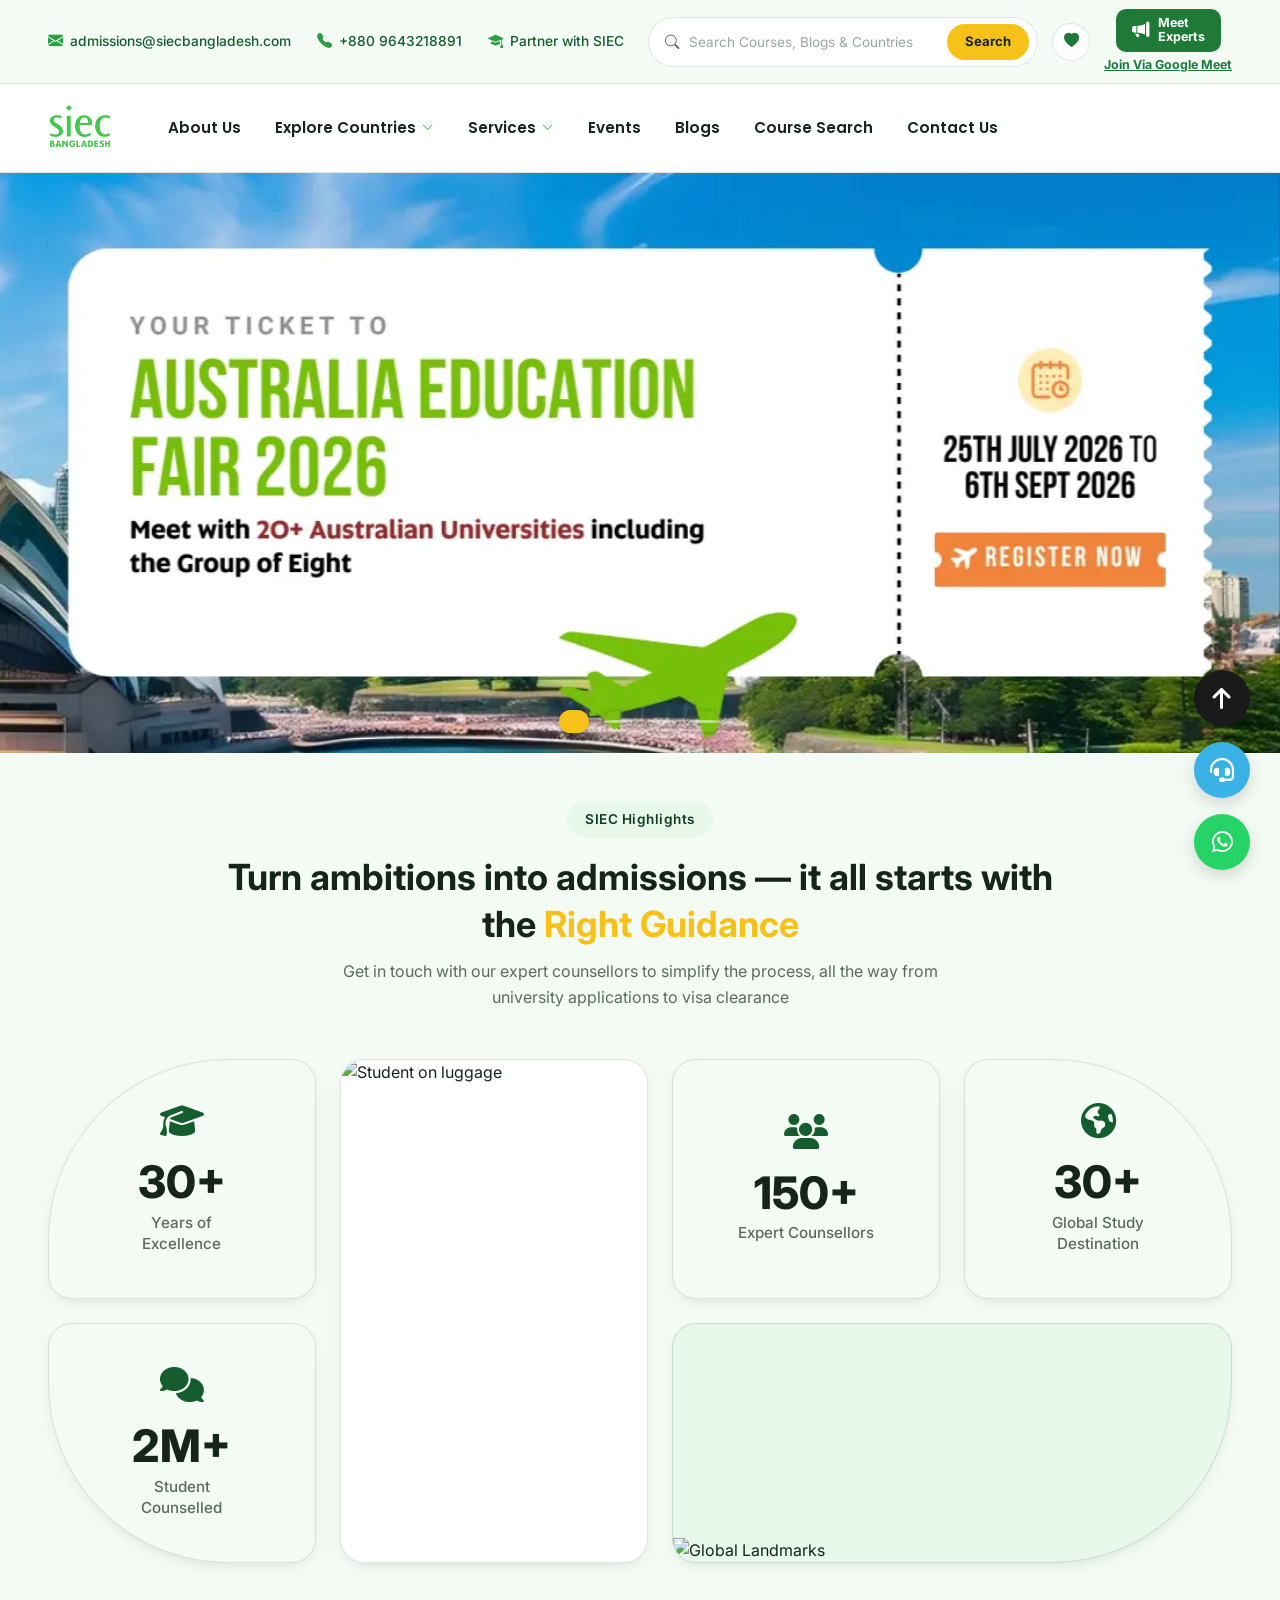
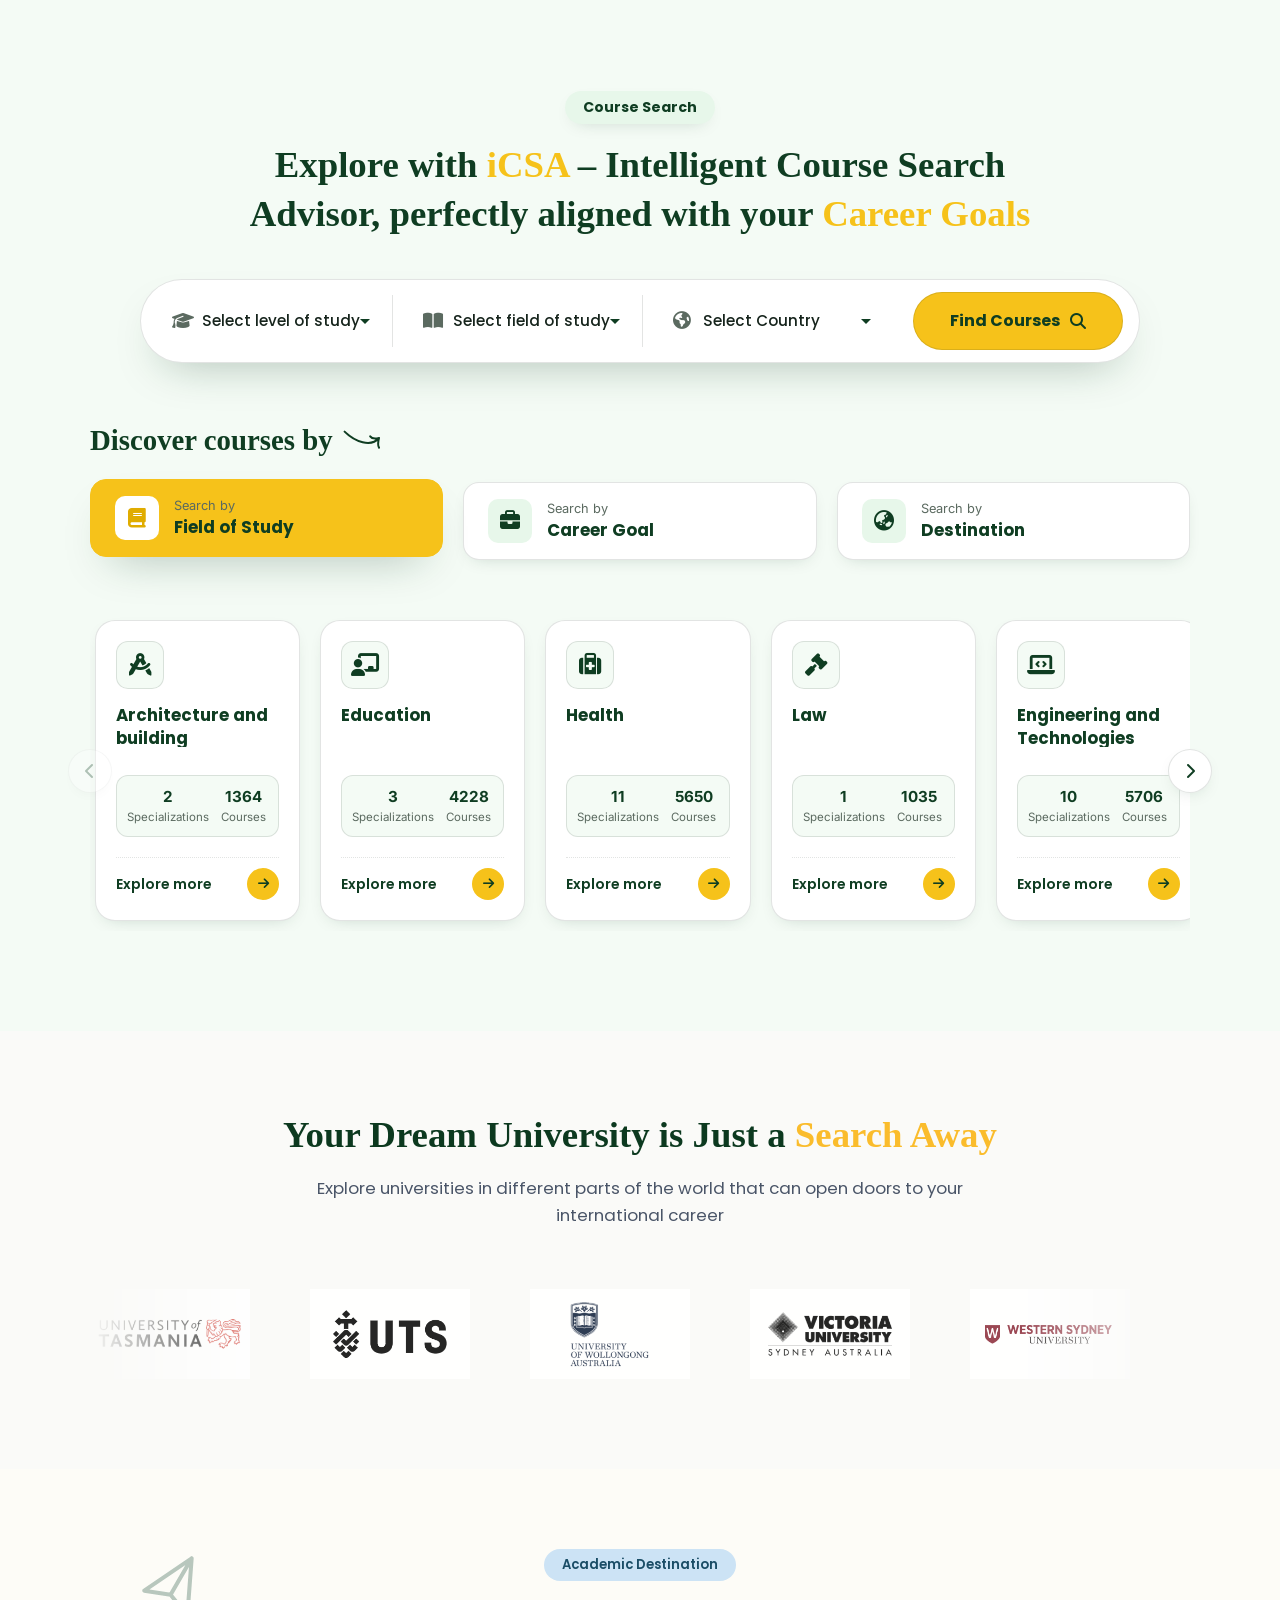
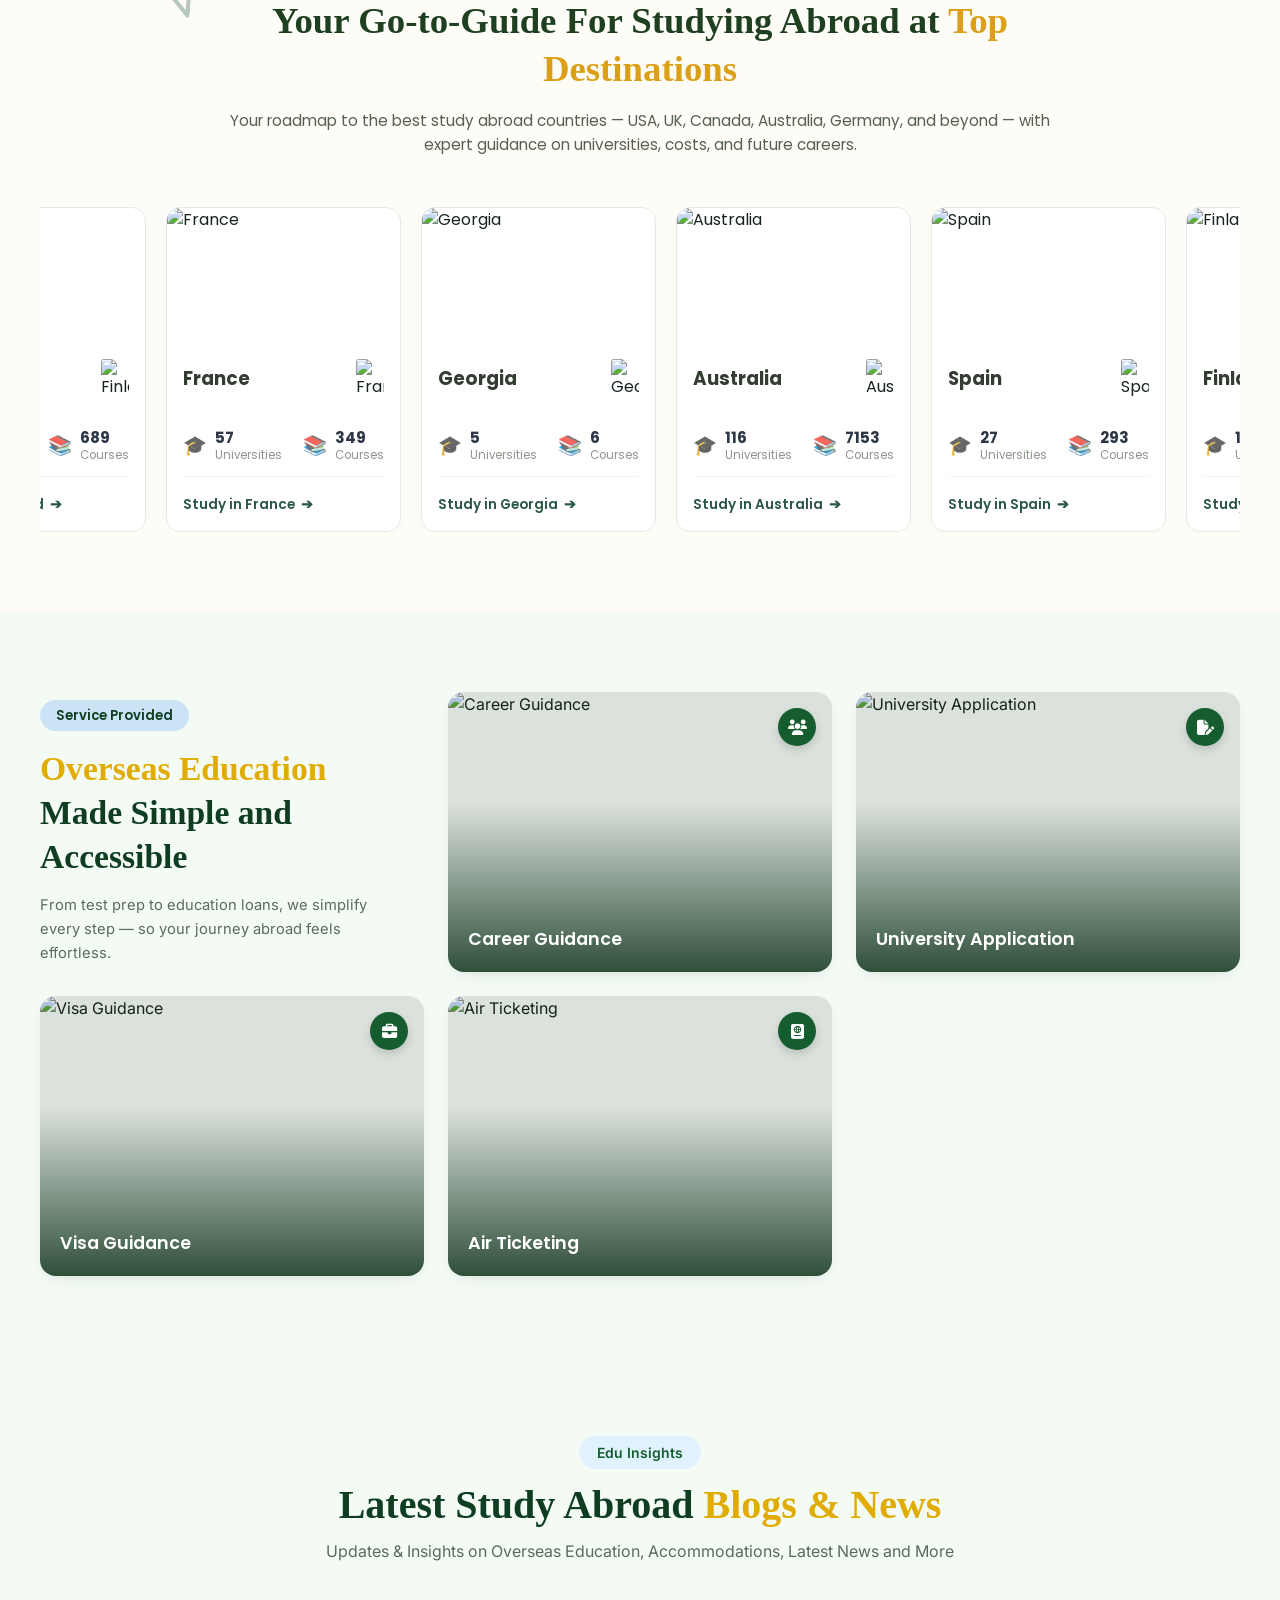
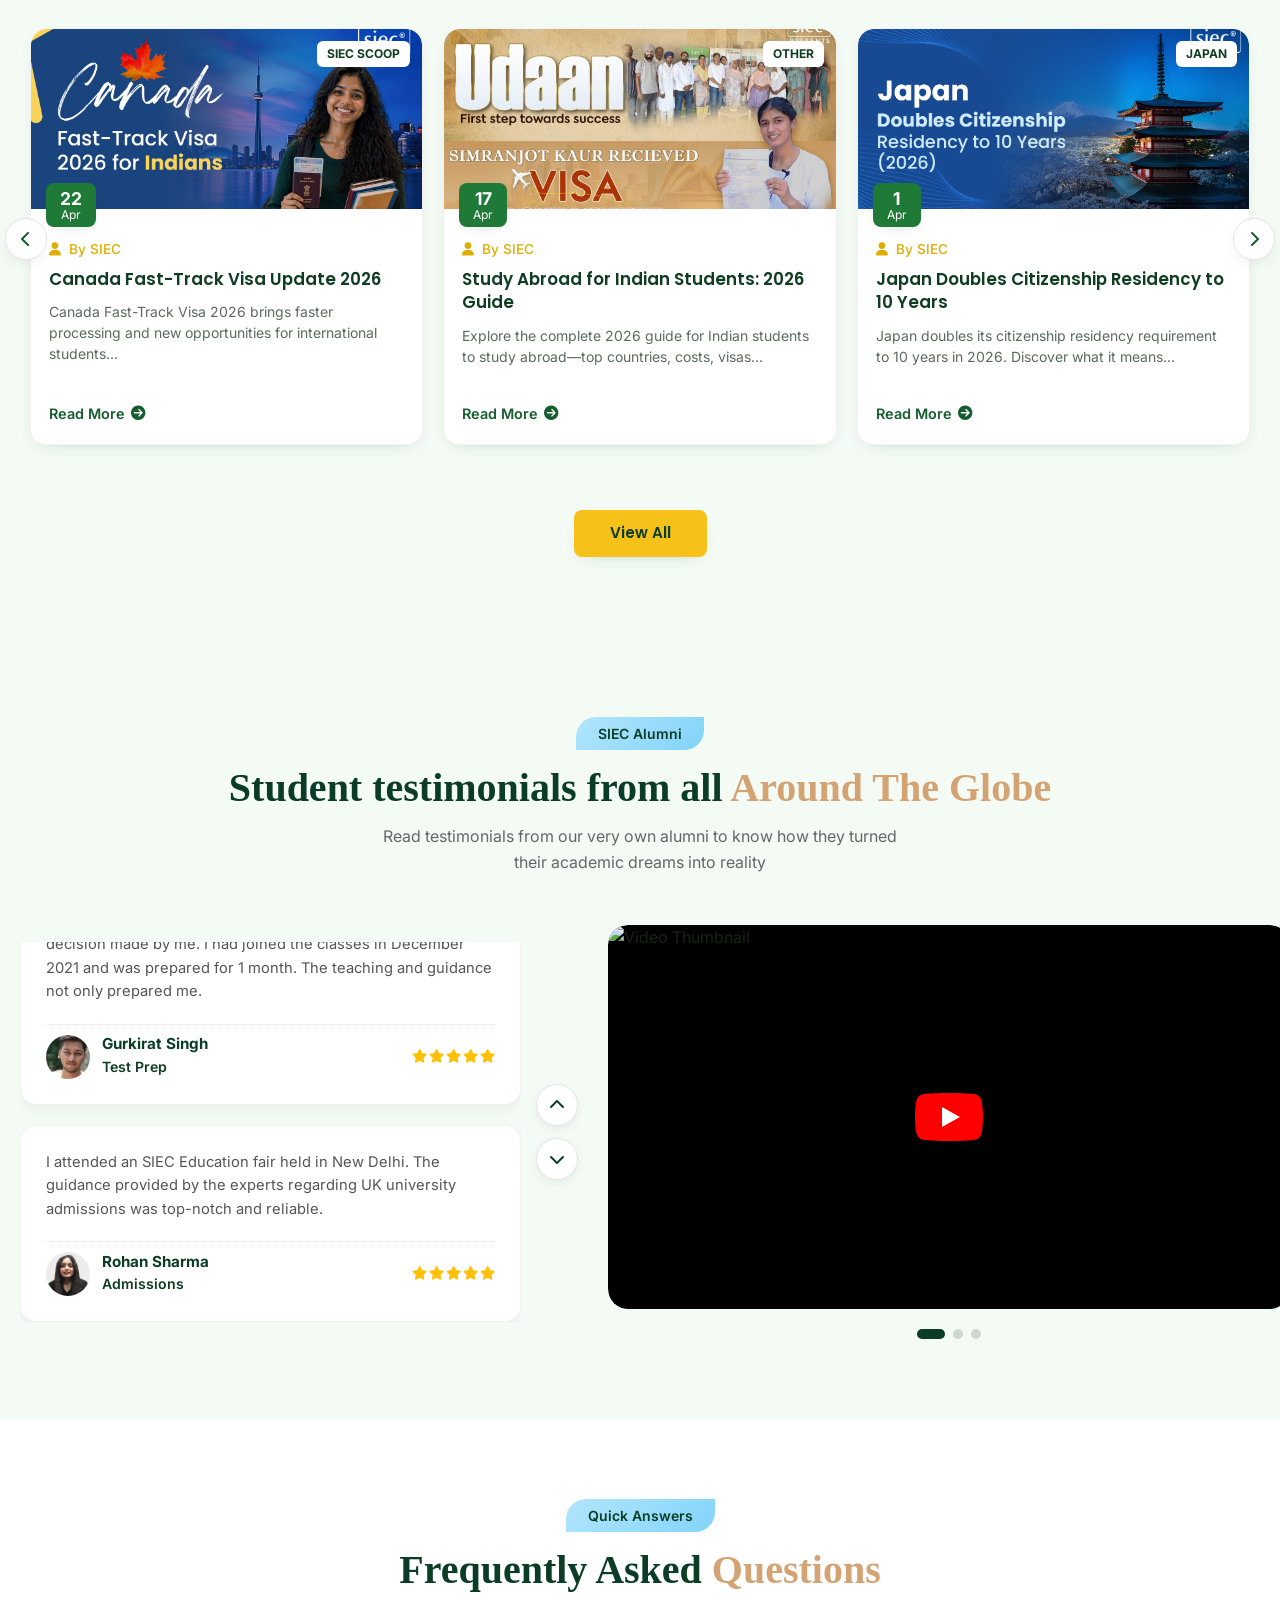
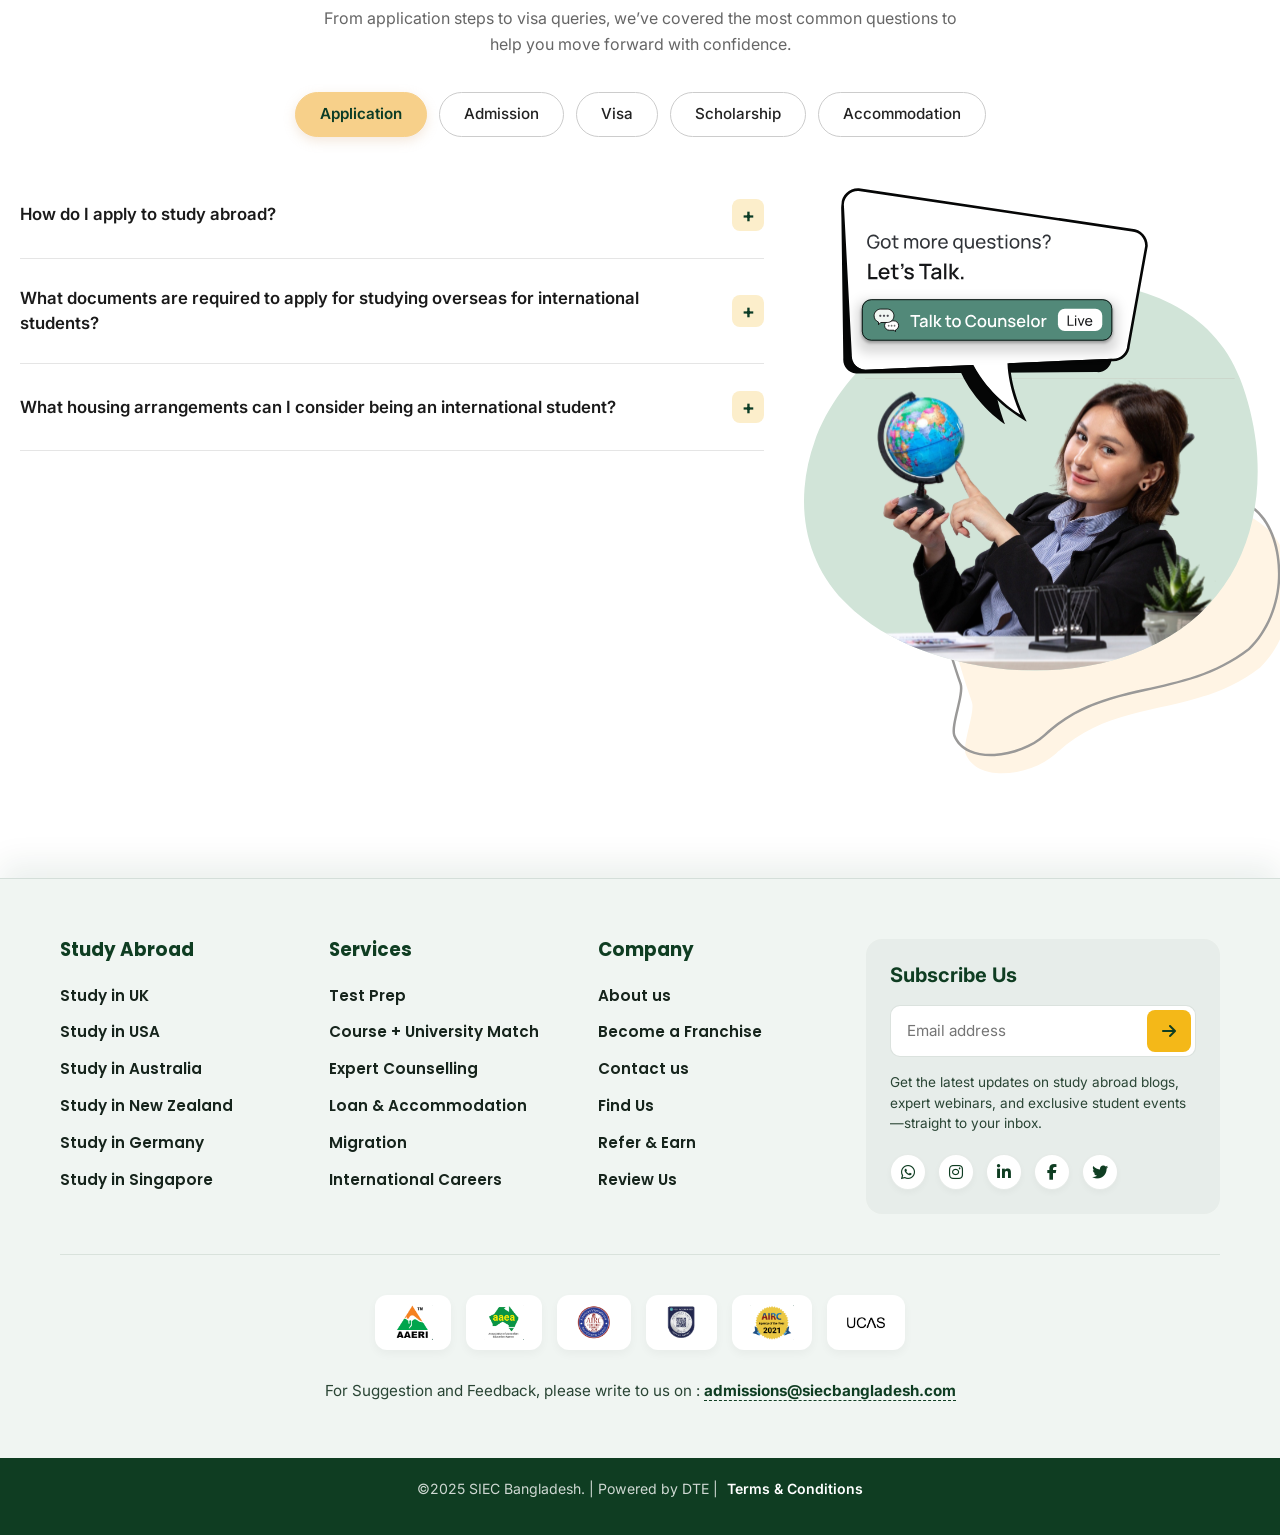
==== commit 3394975a: "faq section complete, Homepage complete with responsive" ====
--- a/index.html
+++ b/index.html
@@ -1313,7 +1313,7 @@
   </section>
   <!-- ========== Siec Blog section End ============ -->
    <!-- ========== Siec Alumni section start ============ -->
-<section class="siec-testimonial-section">
+    <section class="siec-testimonial-section">
   <div class="siec-testimonial-container">
     
     <div class="siec-testimonial-header text-center">
@@ -1325,22 +1325,18 @@
         Read testimonials from our very own alumni to know how they turned<br>their academic dreams into reality
       </p>
     </div>
-
     <div class="siec-testimonial-body">
-      
-      <!-- বাম পাশের টেক্সট স্লাইডার -->
       <div class="siec-testimonial-left">
         <div class="siec-text-slider-wrapper">
           <div class="siec-text-slider-container" id="siecTextSlider">
             <div class="siec-text-slider-track">
-              
               <div class="siec-text-card">
                 <p class="siec-text-quote">
                   I undertook GRE coaching with SIEC for about 4 months before sitting for my exam. I landed at SIEC fortunately because of their Effective Course Model, test materials and effective short tricks and tips.
                 </p>
                 <div class="siec-card-footer">
                   <div class="siec-user-info">
-                    <img src="https://via.placeholder.com/50" alt="Moksh Mehta" class="siec-user-avatar">
+                    <img src="image/person/10171.webp" alt= "Moksh Mehta" class="siec-user-avatar">
                     <div>
                       <h4 class="siec-user-name">Moksh Mehta</h4>
                       <span class="siec-user-tag">Test Prep</span>
@@ -1355,14 +1351,13 @@
                   </div>
                 </div>
               </div>
-
               <div class="siec-text-card">
                 <p class="siec-text-quote">
                   Preparing for my IELTS exam at ACCT was one of the best decision made by me. I had joined the classes in December 2021 and was prepared for 1 month. The teaching and guidance not only prepared me.
                 </p>
                 <div class="siec-card-footer">
                   <div class="siec-user-info">
-                    <img src="https://via.placeholder.com/50" alt="Gurkirat Singh" class="siec-user-avatar">
+                    <img src="image/person/10173.webp" alt="Gurkirat Singh" class="siec-user-avatar">
                     <div>
                       <h4 class="siec-user-name">Gurkirat Singh</h4>
                       <span class="siec-user-tag">Test Prep</span>
@@ -1377,14 +1372,13 @@
                   </div>
                 </div>
               </div>
-
               <div class="siec-text-card">
                 <p class="siec-text-quote">
                   I attended an SIEC Education fair held in New Delhi. The guidance provided by the experts regarding UK university admissions was top-notch and reliable.
                 </p>
                 <div class="siec-card-footer">
                   <div class="siec-user-info">
-                    <img src="https://via.placeholder.com/50" alt="Rohan Sharma" class="siec-user-avatar">
+                    <img src="image/person/10176.webp" alt="Rohan Sharma" class="siec-user-avatar">
                     <div>
                       <h4 class="siec-user-name">Rohan Sharma</h4>
                       <span class="siec-user-tag">Admissions</span>
@@ -1399,10 +1393,8 @@
                   </div>
                 </div>
               </div>
-
-            </div>
-          </div>
-
+            </div>
+          </div>
           <div class="siec-text-nav">
             <button class="siec-v-nav-btn" id="siecTextPrev" aria-label="Up">
               <i class="fa-solid fa-chevron-up"></i>
@@ -1413,13 +1405,10 @@
           </div>
         </div>
       </div>
-
-      <!-- ডান পাশের ইউটিউব ভিডিও প্লেয়ার স্লাইডার -->
       <div class="siec-testimonial-right">
         <div class="siec-video-slider-wrapper">
           <div class="siec-video-slider-container" id="siecVideoSlider">
             <div class="siec-video-slider-track" id="siecVideoTrack">
-              
               <div class="siec-video-card">
                 <div class="siec-video-box" data-video-id="Ck6LLvllcmM">
                   <img src="https://img.youtube.com/vi/Ck6LLvllcmM/hqdefault.jpg" alt="Video Thumbnail" class="siec-yt-thumb">
@@ -1431,7 +1420,6 @@
                   </button>
                 </div>
               </div>
-
               <div class="siec-video-card">
                 <div class="siec-video-box" data-video-id="Ck6LLvllcmM">
                   <img src="https://img.youtube.com/vi/Ck6LLvllcmM/hqdefault.jpg" alt="Video Thumbnail" class="siec-yt-thumb">
@@ -1443,7 +1431,6 @@
                   </button>
                 </div>
               </div>
-
               <div class="siec-video-card">
                 <div class="siec-video-box" data-video-id="Ck6LLvllcmM">
                   <img src="https://img.youtube.com/vi/Ck6LLvllcmM/hqdefault.jpg" alt="Video Thumbnail" class="siec-yt-thumb">
@@ -1455,11 +1442,137 @@
                   </button>
                 </div>
               </div>
-
-            </div>
-          </div>
-
+            </div>
+          </div>
           <div class="siec-video-dots" id="siecVideoDots"></div>
+        </div>
+      </div>
+    </div>
+  </div>
+    </section>
+  <!-- ========== Siec Alumni section End ============ -->
+   <!-- ========== Siec Question & Answer section start ============ -->
+    <section class="siec-faq-section">
+  <div class="siec-faq-container">
+    
+    <div class="siec-faq-header text-center">
+      <span class="siec-faq-badge">Quick Answers</span>
+      <h2 class="siec-faq-title">
+        Frequently Asked <span class="siec-faq-title-highlight">Questions</span>
+      </h2>
+      <p class="siec-faq-subtitle">
+        From application steps to visa queries, we’ve covered the most common questions to<br>help you move forward with confidence.
+      </p>
+    </div>
+
+    <div class="siec-faq-tabs">
+      <button class="siec-faq-tab-btn active" data-category="application">Application</button>
+      <button class="siec-faq-tab-btn" data-category="admission">Admission</button>
+      <button class="siec-faq-tab-btn" data-category="visa">Visa</button>
+      <button class="siec-faq-tab-btn" data-category="scholarship">Scholarship</button>
+      <button class="siec-faq-tab-btn" data-category="accommodation">Accommodation</button>
+    </div>
+
+    <div class="siec-faq-body">
+      
+      <div class="siec-faq-left">
+        <div class="siec-faq-accordion-group">
+          
+          <div class="siec-faq-category-content active" id="category-application">
+            <div class="siec-faq-item">
+              <button class="siec-faq-question">
+                <span>How do I apply to study abroad?</span>
+                <span class="siec-faq-icon">+</span>
+              </button>
+              <div class="siec-faq-answer">
+                <p>You can start by choosing your preferred course and university. Our expert counselors will guide you through document preparation, application submission, and tracking your application status step-by-step.</p>
+              </div>
+            </div>
+
+            <div class="siec-faq-item">
+              <button class="siec-faq-question">
+                <span>What documents are required to apply for studying overseas for international students?</span>
+                <span class="siec-faq-icon">+</span>
+              </button>
+              <div class="siec-faq-answer">
+                <p>Generally, you need academic transcripts, English proficiency test scores (IELTS/TOEFL/PTE), Statement of Purpose (SOP), Letters of Recommendation (LOR), a valid passport, and an updated CV.</p>
+              </div>
+            </div>
+
+            <div class="siec-faq-item">
+              <button class="siec-faq-question">
+                <span>What housing arrangements can I consider being an international student?</span>
+                <span class="siec-faq-icon">+</span>
+              </button>
+              <div class="siec-faq-answer">
+                <p>Options include university dormitories/halls of residence, private rented apartments, homestays with local families, or shared student housing near your campus.</p>
+              </div>
+            </div>
+          </div>
+
+          <div class="siec-faq-category-content" id="category-admission">
+            <div class="siec-faq-item">
+              <button class="siec-faq-question">
+                <span>When should I start the admission process?</span>
+                <span class="siec-faq-icon">+</span>
+              </button>
+              <div class="siec-faq-answer">
+                <p>It is recommended to start the process at least 6 to 12 months before the intake deadline to ensure ample time for visa processing and funding arrangements.</p>
+              </div>
+            </div>
+            <div class="siec-faq-item">
+              <button class="siec-faq-question">
+                <span>Can I get admission without IELTS?</span>
+                <span class="siec-faq-icon">+</span>
+              </button>
+              <div class="siec-faq-answer">
+                <p>Yes, several universities accept alternative tests like Medium of Instruction (MOI) certificates, Duolingo, or internal university English language tests.</p>
+              </div>
+            </div>
+          </div>
+
+          <div class="siec-faq-category-content" id="category-visa">
+            <div class="siec-faq-item">
+              <button class="siec-faq-question">
+                <span>How long does student visa processing take?</span>
+                <span class="siec-faq-icon">+</span>
+              </button>
+              <div class="siec-faq-answer">
+                <p>Processing time varies by country. Usually, it takes between 3 to 8 weeks after submitting all required biometrics and financial verification documents.</p>
+              </div>
+            </div>
+          </div>
+
+          <div class="siec-faq-category-content" id="category-scholarship">
+            <div class="siec-faq-item">
+              <button class="siec-faq-question">
+                <span>Are fully funded scholarships available for international students?</span>
+                <span class="siec-faq-icon">+</span>
+              </button>
+              <div class="siec-faq-answer">
+                <p>Yes, merit-based government and university scholarships are available that cover full tuition fees, living expenses, and health insurance.</p>
+              </div>
+            </div>
+          </div>
+
+          <div class="siec-faq-category-content" id="category-accommodation">
+            <div class="siec-faq-item">
+              <button class="siec-faq-question">
+                <span>Does SIEC assist with finding accommodation?</span>
+                <span class="siec-faq-icon">+</span>
+              </button>
+              <div class="siec-faq-answer">
+                <p>Yes, we help students secure safe, affordable, and convenient accommodation before they fly out to their destination country.</p>
+              </div>
+            </div>
+          </div>
+
+        </div>
+      </div>
+
+      <div class="siec-faq-right">
+        <div class="siec-faq-banner-wrapper">
+          <img src="image/faq/faq-right.svg" alt="Talk to Counselor" class="siec-faq-banner-img">
         </div>
       </div>
 
@@ -1467,7 +1580,7 @@
 
   </div>
 </section>
-  <!-- ========== Siec Alumni section End ============ -->
+    <!-- ========== Siec Question & Answer section End ============ -->
 
   <!-- ============ Footer section start ============ -->
   <footer class="siec-footer">
--- a/css/style.css
+++ b/css/style.css
@@ -3177,6 +3177,260 @@
       Alumni section css end
   ======================================================= */
 
+  /* ======================================================
+    Question & Answer section css start
+  ======================================================= */
+.siec-faq-section {
+  background-color: #ffffff;
+  padding: 80px 0;
+  font-family: 'Inter', sans-serif;
+}
+
+.siec-faq-container {
+  width: 100%;
+  max-width: 1280px;
+  margin: 0 auto;
+  padding: 0 20px;
+  box-sizing: border-box;
+}
+
+.siec-faq-header {
+  text-align: center;
+  margin-bottom: 35px;
+}
+
+.siec-faq-badge {
+  background: linear-gradient(135deg, #b3e5fc 0%, #81d4fa 100%);
+  color: #0b3c26;
+  font-size: 0.875rem;
+  font-weight: 600;
+  padding: 6px 22px;
+  border-radius: 20px 0px 20px 0px;
+  display: inline-block;
+  margin-bottom: 14px;
+}
+
+.siec-faq-title {
+  font-family: 'Playfair Display', serif;
+  font-size: 2.5rem;
+  font-weight: 700;
+  color: #0b3c26;
+  margin-bottom: 12px;
+  line-height: 1.2;
+}
+
+.siec-faq-title-highlight {
+  color: #d4a373;
+}
+
+.siec-faq-subtitle {
+  color: #666666;
+  font-size: 1rem;
+  line-height: 1.6;
+  margin: 0;
+}
+
+.siec-faq-tabs {
+  display: flex;
+  justify-content: center;
+  align-items: center;
+  gap: 12px;
+  flex-wrap: wrap;
+  margin-bottom: 50px;
+}
+
+.siec-faq-tab-btn {
+  background-color: transparent;
+  color: #222222;
+  border: 1px solid #cccccc;
+  padding: 10px 24px;
+  border-radius: 30px;
+  font-size: 0.95rem;
+  font-weight: 500;
+  cursor: pointer;
+  transition: all 0.3s ease;
+}
+
+.siec-faq-tab-btn:hover {
+  border-color: #d4a373;
+  color: #0b3c26;
+}
+
+.siec-faq-tab-btn.active {
+  background-color: #f7d08a;
+  border-color: #f7d08a;
+  color: #0b3c26;
+  font-weight: 600;
+  box-shadow: 0 4px 12px rgba(212, 163, 115, 0.25);
+}
+
+.siec-faq-body {
+  display: flex;
+  gap: 40px;
+  align-items: flex-start;
+}
+
+.siec-faq-left {
+  flex: 0 0 60%;
+  max-width: 60%;
+}
+
+.siec-faq-right {
+  flex: 0 0 40%;
+  max-width: 40%;
+  position: sticky;
+  top: 100px;
+}
+
+.siec-faq-category-content {
+  display: none;
+  animation: siecFadeIn 0.4s ease-in-out;
+}
+
+.siec-faq-category-content.active {
+  display: block;
+}
+
+@keyframes siecFadeIn {
+  from { opacity: 0; transform: translateY(8px); }
+  to { opacity: 1; transform: translateY(0); }
+}
+
+.siec-faq-item {
+  border-bottom: 1px solid #e5e5e5;
+  margin-bottom: 15px;
+  padding-bottom: 15px;
+}
+
+.siec-faq-question {
+  width: 100%;
+  background: none;
+  border: none;
+  outline: none;
+  padding: 12px 0;
+  display: flex;
+  justify-content: space-between;
+  align-items: center;
+  text-align: left;
+  font-size: 1.05rem;
+  font-weight: 600;
+  color: #1a1a1a;
+  cursor: pointer;
+  transition: color 0.2s ease;
+}
+
+.siec-faq-question:hover {
+  color: #0b3c26;
+}
+
+.siec-faq-icon {
+  width: 32px;
+  height: 32px;
+  background-color: #fceecb;
+  color: #0b3c26;
+  border-radius: 8px;
+  display: flex;
+  align-items: center;
+  justify-content: center;
+  font-size: 1.2rem;
+  font-weight: bold;
+  flex-shrink: 0;
+  margin-left: 15px;
+  transition: all 0.3s ease;
+}
+
+.siec-faq-item.active .siec-faq-icon {
+  background-color: #0b3c26;
+  color: #ffffff;
+  transform: rotate(45deg);
+}
+
+.siec-faq-answer {
+  max-height: 0;
+  overflow: hidden;
+  transition: max-height 0.35s cubic-bezier(0, 1, 0, 1);
+}
+
+.siec-faq-item.active .siec-faq-answer {
+  max-height: 500px;
+  transition: max-height 0.35s cubic-bezier(1, 0, 1, 0);
+}
+
+.siec-faq-answer p {
+  color: #555555;
+  font-size: 0.95rem;
+  line-height: 1.6;
+  margin: 10px 0 5px 0;
+}
+
+.siec-faq-banner-wrapper {
+  width: 100%;
+  border-radius: 20px;
+  overflow: hidden;
+}
+
+.siec-faq-banner-img {
+  width: 100%;
+  height: auto;
+  display: block;
+  object-fit: cover;
+}
+
+@media (max-width: 991.98px) {
+  .siec-faq-body {
+    flex-direction: column;
+    gap: 40px;
+  }
+
+  .siec-faq-left,
+  .siec-faq-right {
+    flex: 0 0 100%;
+    max-width: 100%;
+    width: 100%;
+  }
+
+  .siec-faq-right {
+    position: static;
+  }
+}
+
+@media (max-width: 767.98px) {
+  .siec-faq-section {
+    padding: 50px 0;
+  }
+
+  .siec-faq-title {
+    font-size: 1.85rem;
+  }
+
+  .siec-faq-subtitle br {
+    display: none;
+  }
+
+  .siec-faq-tabs {
+    gap: 8px;
+  }
+
+  .siec-faq-tab-btn {
+    padding: 8px 16px;
+    font-size: 0.85rem;
+  }
+
+  .siec-faq-question {
+    font-size: 0.95rem;
+  }
+
+  .siec-faq-icon {
+    width: 28px;
+    height: 28px;
+    font-size: 1rem;
+  }
+}
+
+  /* ======================================================
+    Question & Answer section css end
+  ======================================================= */
+
 /* ========================================================
    Footer section start
  ======================================================== */
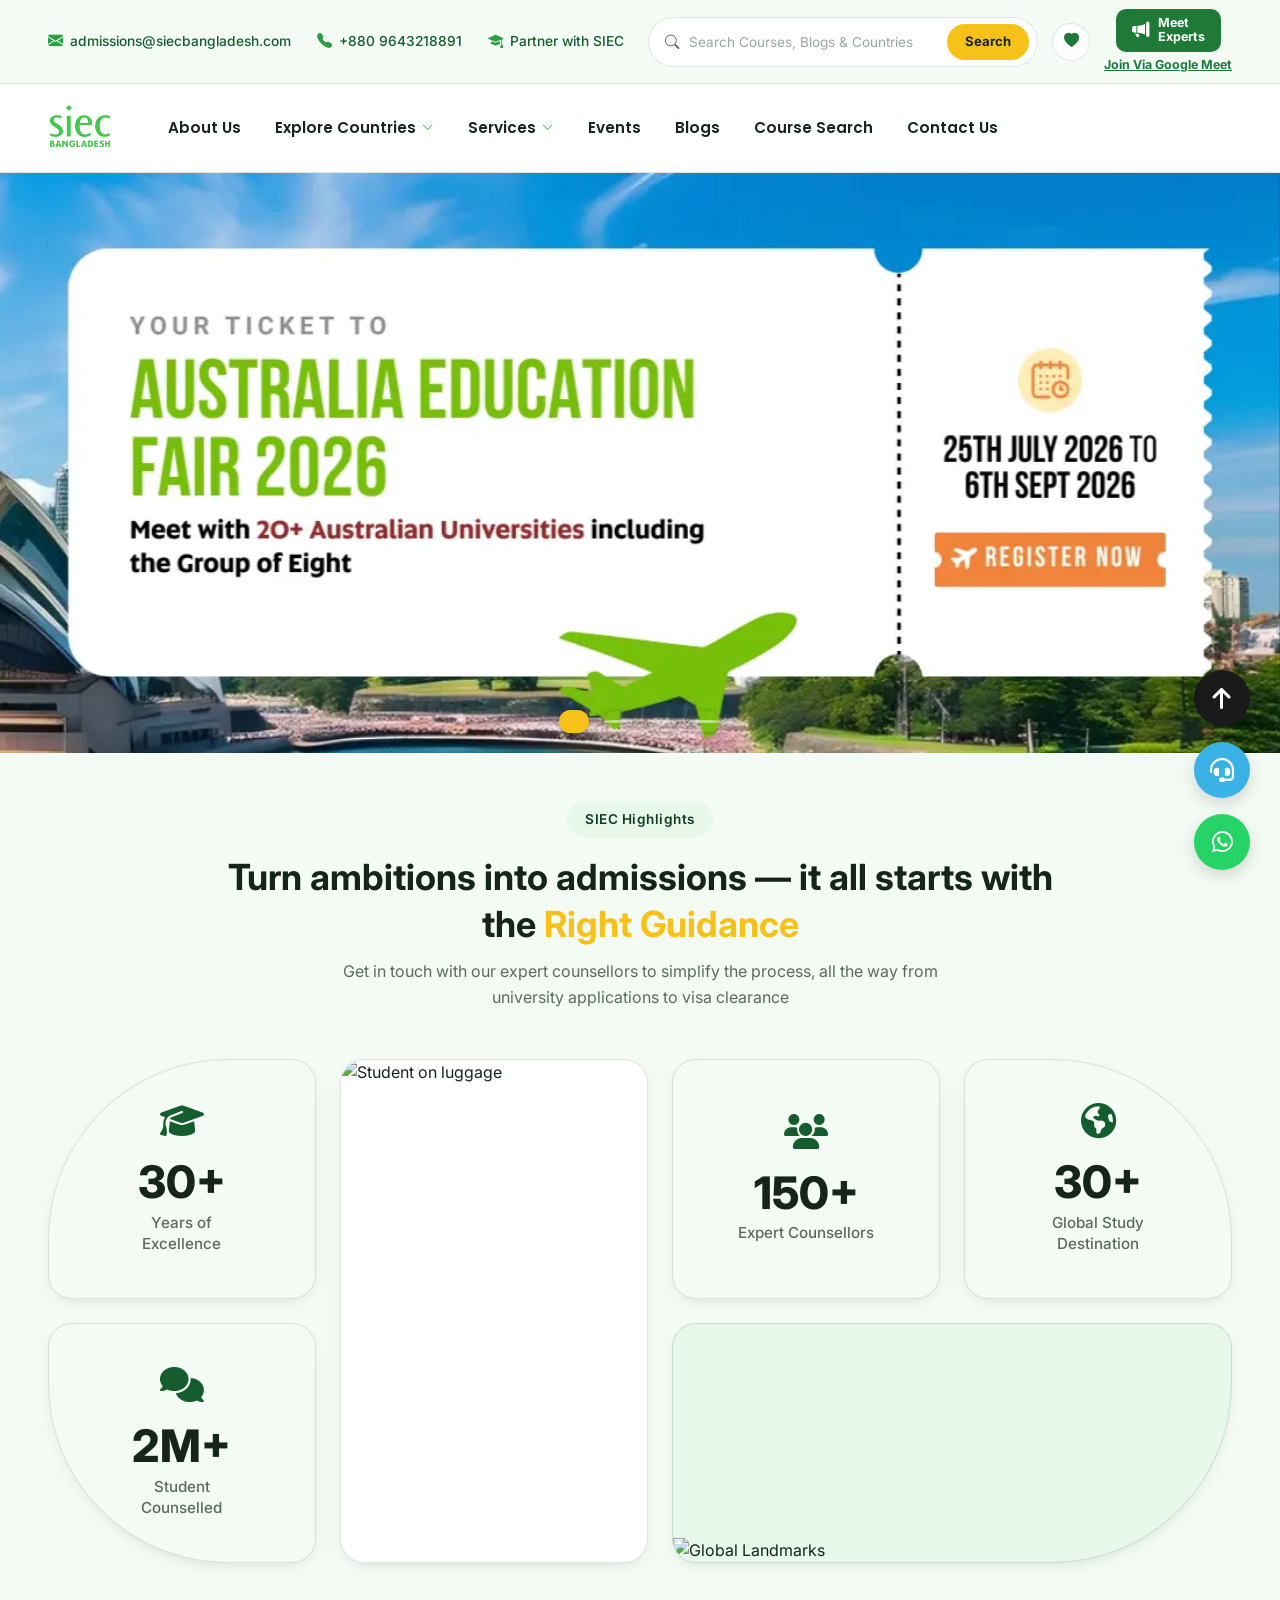
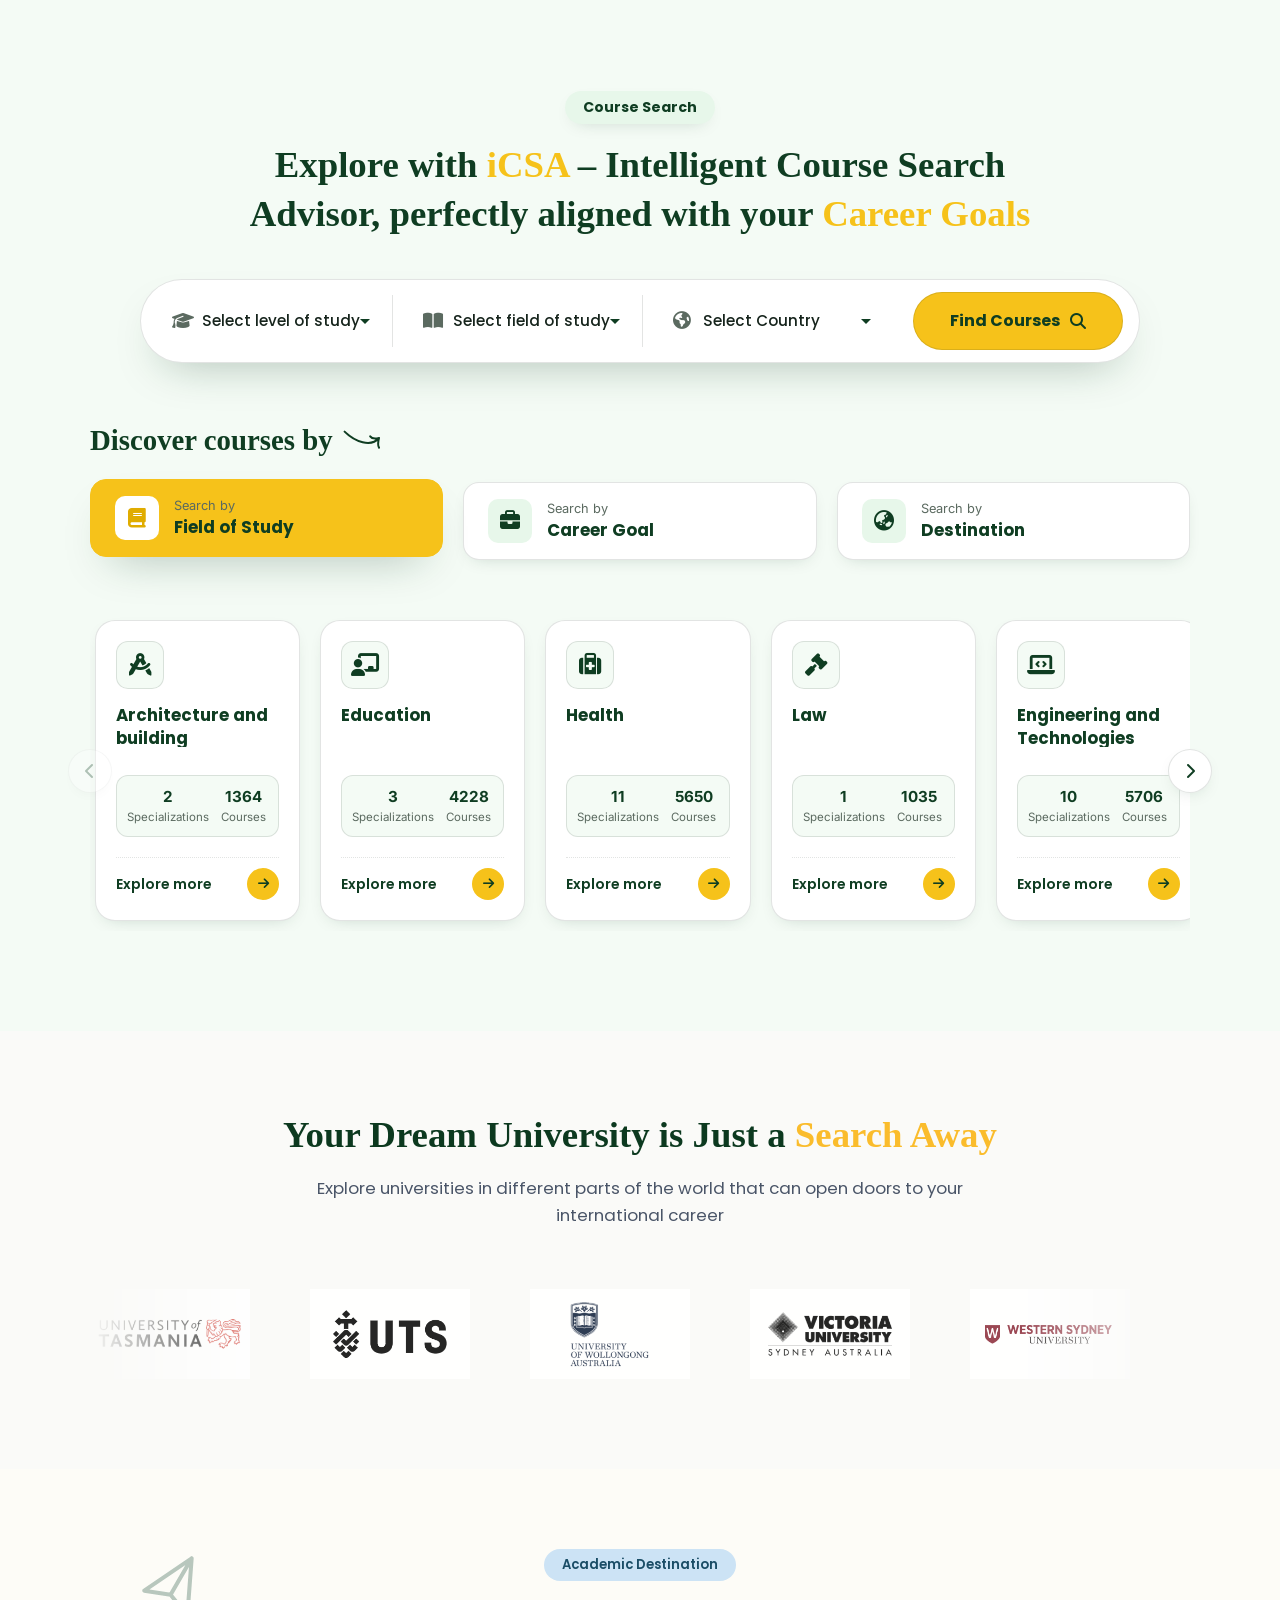
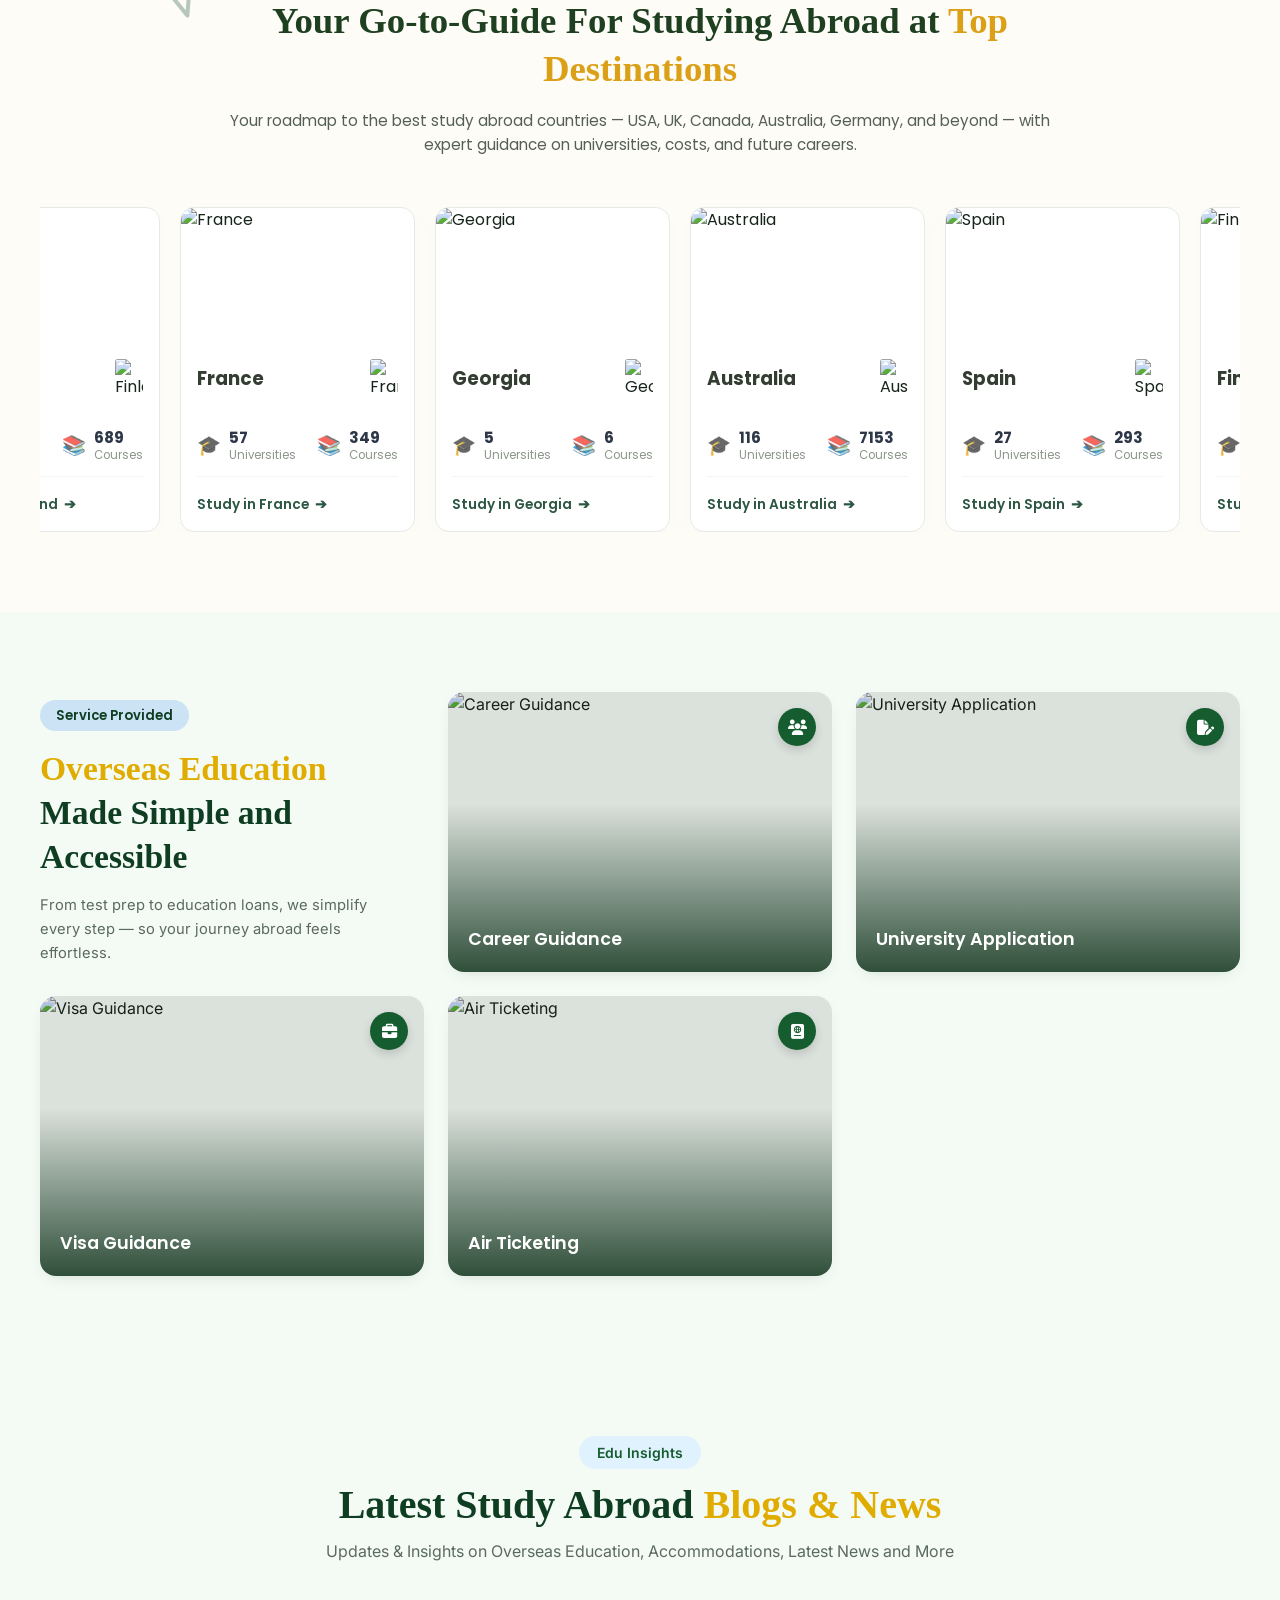
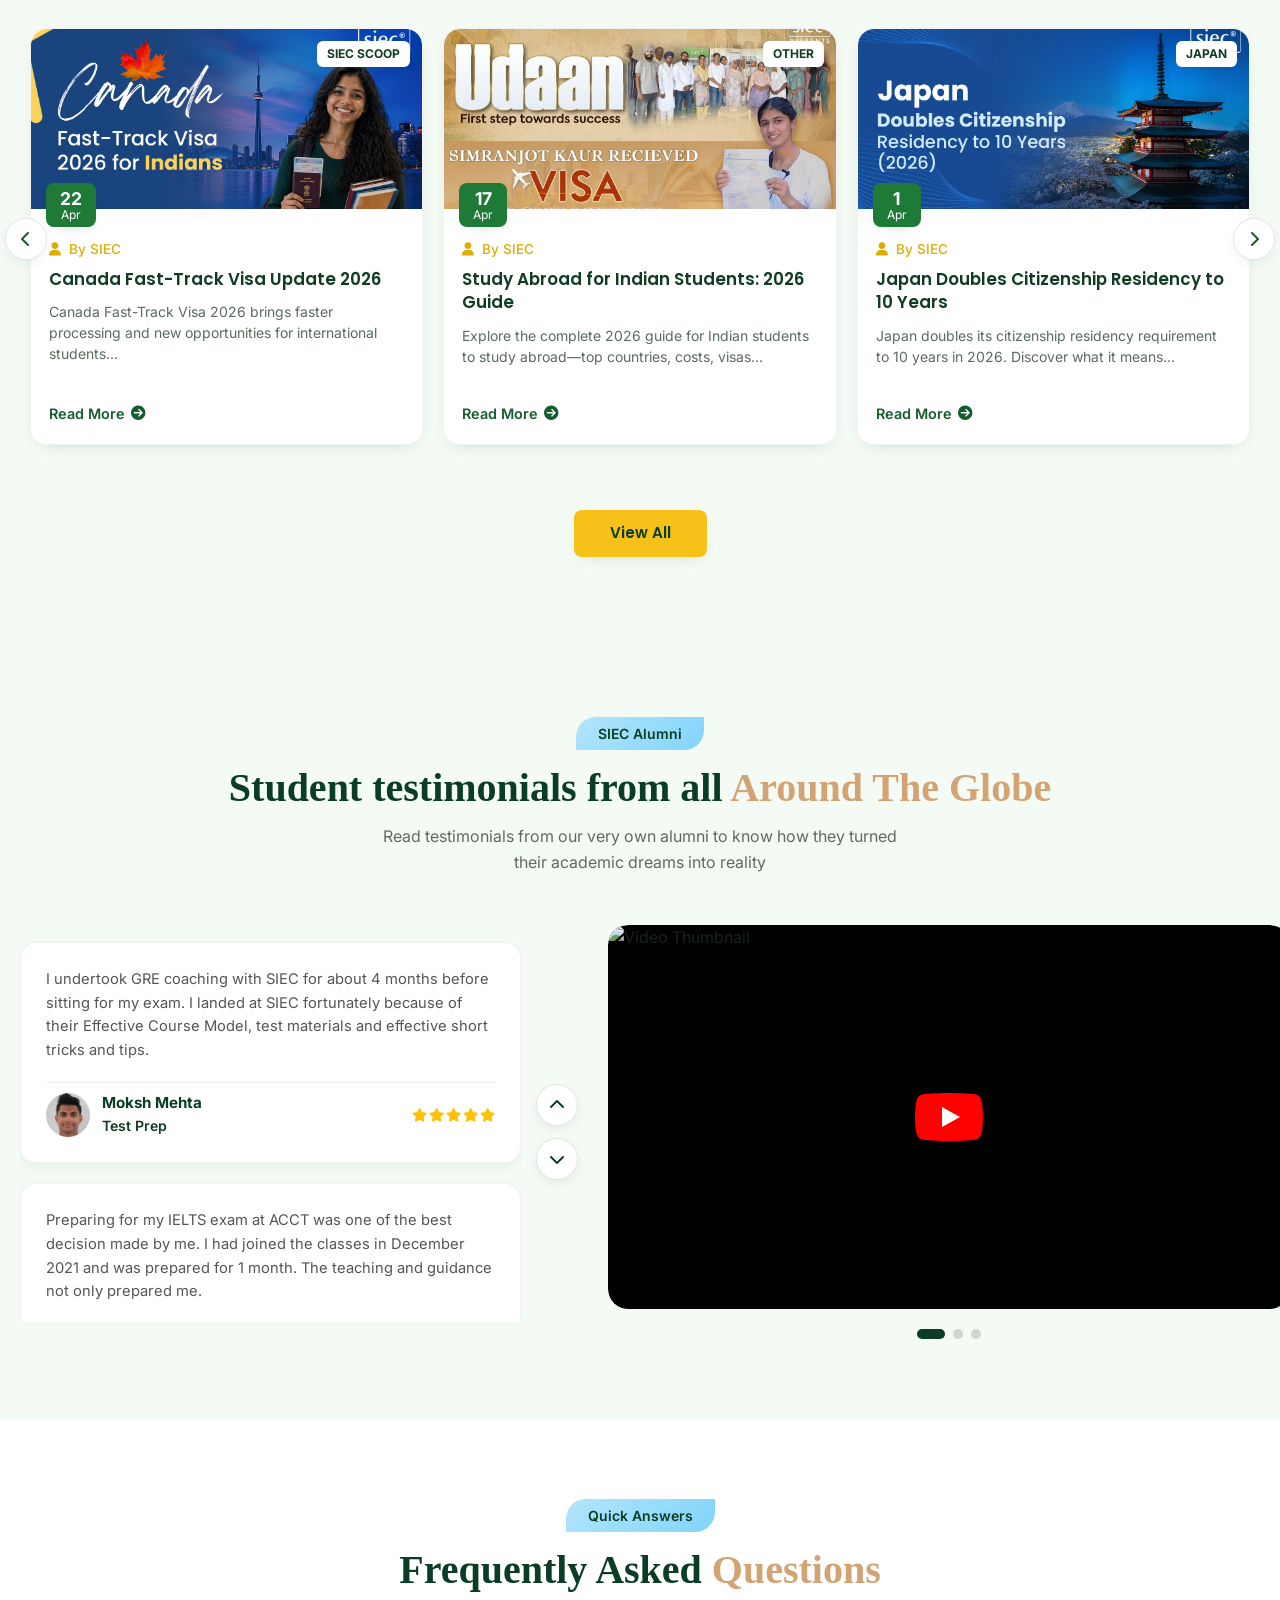
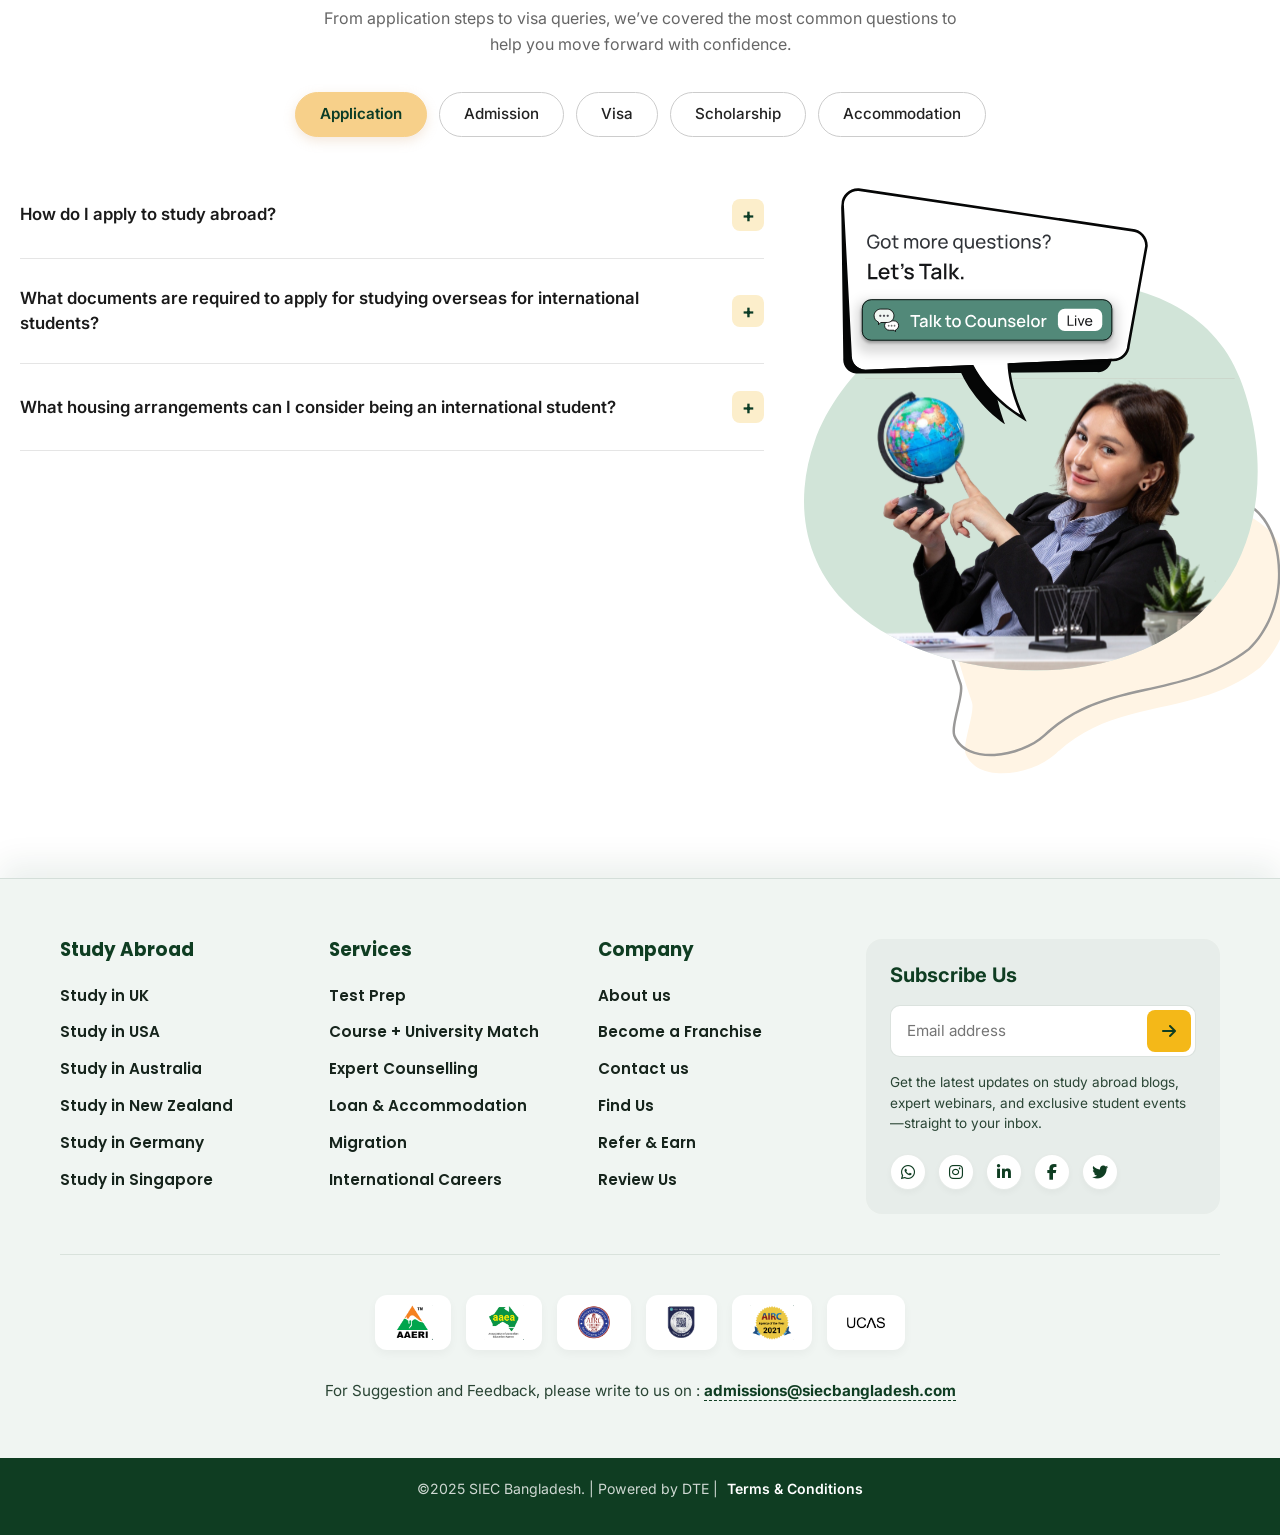
==== commit 1ed83d55: "contact page design complete with responsive" ====
--- a/index.html
+++ b/index.html
@@ -246,7 +246,7 @@
             <li><a href="#">Events</a></li>
             <li><a href="#">Blogs</a></li>
             <li><a href="#">Course Search</a></li>
-            <li><a href="#">Contact Us</a></li>
+            <li><a href="contact.html">Contact Us</a></li>
           </ul>
 
           <div class="mobile-menu-actions">
@@ -1617,7 +1617,7 @@
           <ul class="footer-links">
             <li><a href="#">About us</a></li>
             <li><a href="#">Become a Franchise</a></li>
-            <li><a href="#">Contact us</a></li>
+            <li><a href="contact.html">Contact us</a></li>
             <li><a href="#">Find Us</a></li>
             <li><a href="#">Refer & Earn</a></li>
             <li><a href="#">Review Us</a></li>
--- a/css/style.css
+++ b/css/style.css
@@ -3659,4 +3659,429 @@
 
 /* ---------------------------------------------------------
    Footer section End
- --------------------------------------------------------- */+ --------------------------------------------------------- */
+
+ /* =====================================================
+    SIEC EDUCATION Contact page start
+    ===================================================== */
+.siec-contact-container {
+  width: 100%;
+  max-width: 1280px;
+  margin: 0 auto;
+  padding: 0 20px;
+  box-sizing: border-box;
+}
+
+.siec-contact-hero {
+  position: relative;
+  height: 260px;
+  background-image: url('../image/contact/books-store.webp');
+  background-size: cover;
+  background-position: center;
+  display: flex;
+  align-items: center;
+  border-bottom-right-radius: 60px;
+  border-bottom-left-radius: 60px;
+  overflow: hidden;
+}
+
+.siec-contact-hero-overlay {
+  position: absolute;
+  top: 0;
+  left: 0;
+  width: 100%;
+  height: 100%;
+  background: linear-gradient(180deg, rgba(11, 60, 38, 0.75) 0%, rgba(11, 60, 38, 0.85) 100%);
+}
+
+.siec-contact-hero-content {
+  position: relative;
+  z-index: 2;
+}
+
+.siec-contact-badge {
+  background-color: var(--gold-primary, #f7d08a);
+  color: var(--green-primary, #0b3c26);
+  font-size: 0.8rem;
+  font-weight: 700;
+  padding: 4px 14px;
+  border-radius: 12px 0 12px 0;
+  text-transform: uppercase;
+  display: inline-block;
+  margin-bottom: 8px;
+}
+
+.siec-contact-hero-title {
+  color: #ffffff;
+  font-family: 'Playfair Display', serif;
+  font-size: 2.8rem;
+  font-weight: 700;
+  margin: 0;
+}
+
+.siec-contact-form-section {
+  padding: 60px 0;
+  background-color: #fcfdfc;
+}
+
+.siec-contact-grid {
+  display: flex;
+  gap: 30px;
+  align-items: stretch;
+}
+
+.siec-contact-map-wrapper {
+  flex: 0 0 42%;
+  max-width: 42%;
+  border-radius: 20px;
+  overflow: hidden;
+  box-shadow: 0 10px 30px rgba(0, 0, 0, 0.08);
+  min-height: 450px;
+}
+
+.siec-contact-form-wrapper {
+  flex: 0 0 58%;
+  max-width: 58%;
+  background-color: #ffffff;
+  padding: 35px;
+  border-radius: 20px;
+  box-shadow: 0 10px 30px rgba(0, 0, 0, 0.06);
+  border: 1px solid rgba(0, 0, 0, 0.05);
+  box-sizing: border-box;
+}
+
+.siec-form-row {
+  display: flex;
+  gap: 15px;
+  margin-bottom: 15px;
+}
+
+.siec-form-group {
+  flex: 1;
+  margin-bottom: 15px;
+}
+
+.siec-form-row .siec-form-group {
+  margin-bottom: 0;
+}
+
+.siec-contact-form input[type="text"],
+.siec-contact-form input[type="tel"],
+.siec-contact-form input[type="email"],
+.siec-contact-form select,
+.siec-contact-form textarea {
+  width: 100%;
+  padding: 12px 16px;
+  border: 1px solid #e2e8f0;
+  border-radius: 10px;
+  font-size: 0.95rem;
+  color: #333333;
+  outline: none;
+  background-color: #f8fafc;
+  transition: all 0.3s ease;
+  box-sizing: border-box;
+  font-family: inherit;
+}
+
+.siec-contact-form input:focus,
+.siec-contact-form select:focus,
+.siec-contact-form textarea:focus {
+  border-color: var(--green-primary, #0b3c26);
+  background-color: #ffffff;
+  box-shadow: 0 0 0 3px rgba(11, 60, 38, 0.1);
+}
+
+.siec-phone-group {
+  display: flex;
+  gap: 8px;
+}
+
+.siec-country-code {
+  width: 120px !important;
+  flex-shrink: 0;
+}
+
+.siec-radio-group {
+  display: flex;
+  gap: 20px;
+  margin: 15px 0 20px 0;
+}
+
+.siec-radio-label {
+  display: flex;
+  align-items: center;
+  gap: 8px;
+  font-size: 0.95rem;
+  color: #444444;
+  cursor: pointer;
+  font-weight: 500;
+}
+
+.siec-radio-label input[type="radio"] {
+  accent-color: var(--green-primary, #0b3c26);
+  width: 16px;
+  height: 16px;
+}
+
+.siec-submit-btn {
+  width: 100%;
+  background-color: var(--green-900);
+  color: var(--white);
+  border: none;
+  padding: 14px;
+  font-size: 1rem;
+  font-weight: 700;
+  border-radius: 10px;
+  cursor: pointer;
+  transition: all 0.3s ease;
+  box-shadow: 0 4px 12px rgba(247, 208, 138, 0.3);
+}
+
+.siec-submit-btn:hover {
+  background-color: var(--green-600);
+  transform: translateY(-2px);
+}
+
+.siec-offices-section {
+  padding: 60px 0 80px 0;
+  background-color: #ffffff;
+}
+
+.siec-offices-header {
+  display: flex;
+  justify-content: space-between;
+  align-items: center;
+  margin-bottom: 35px;
+  flex-wrap: wrap;
+  gap: 20px;
+}
+
+.siec-office-tabs {
+  display: flex;
+  gap: 12px;
+}
+
+.siec-office-tab-btn {
+  background-color: #f1f5f9;
+  border: 1px solid #cbd5e1;
+  color: #475569;
+  padding: 10px 22px;
+  border-radius: 10px;
+  font-size: 0.95rem;
+  font-weight: 600;
+  cursor: pointer;
+  transition: all 0.3s ease;
+}
+
+.siec-office-tab-btn.active {
+  background-color: var(--green-500);
+  border-color: var(--green-500);
+  color: var(--white);
+  box-shadow: 0 4px 10px rgba(0, 0, 0, 0.05);
+}
+
+.siec-office-search input {
+  width: 280px;
+  padding: 10px 18px;
+  border: 1px solid #cbd5e1;
+  border-radius: 10px;
+  font-size: 0.9rem;
+  outline: none;
+  background-color: #ffffff;
+  transition: all 0.3s ease;
+}
+
+.siec-office-search input:focus {
+  border-color: var(--green-primary, #0b3c26);
+  box-shadow: 0 0 0 3px rgba(11, 60, 38, 0.08);
+}
+
+.siec-office-grid {
+  display: none;
+  grid-template-columns: repeat(5, 1fr);
+  gap: 20px;
+}
+
+.siec-office-grid.active {
+  display: grid;
+}
+
+.siec-office-card {
+  perspective: 1000px;
+  height: 220px;
+}
+
+.siec-office-card-inner {
+  position: relative;
+  width: 100%;
+  height: 100%;
+  transition: transform 0.6s ease;
+  transform-style: preserve-3d;
+  border-radius: 16px;
+  box-shadow: 0 6px 18px rgba(0, 0, 0, 0.08);
+}
+
+.siec-office-card:hover .siec-office-card-inner {
+  transform: rotateY(180deg);
+}
+
+.siec-office-card-front,
+.siec-office-card-back {
+  position: absolute;
+  top: 0;
+  left: 0;
+  width: 100%;
+  height: 100%;
+  backface-visibility: hidden;
+  border-radius: 16px;
+  overflow: hidden;
+  box-sizing: border-box;
+}
+
+.siec-office-card-front {
+  background-color: #000000;
+}
+
+.siec-office-img {
+  width: 100%;
+  height: 100%;
+  object-fit: cover;
+  opacity: 0.85;
+}
+
+.siec-office-title-overlay {
+  position: absolute;
+  bottom: 0;
+  left: 0;
+  width: 100%;
+  padding: 15px;
+  background: linear-gradient(180deg, transparent 0%, rgba(0, 0, 0, 0.85) 100%);
+  box-sizing: border-box;
+}
+
+.siec-office-title-overlay h3 {
+  color: #ffffff;
+  font-size: 1rem;
+  font-weight: 600;
+  margin: 0;
+}
+
+.siec-office-card-back {
+  background-color: #ffffff;
+  color: #333333;
+  transform: rotateY(180deg);
+  padding: 18px;
+  display: flex;
+  flex-direction: column;
+  justify-content: space-between;
+  border: 1px solid #e2e8f0;
+}
+
+.siec-office-card-back h4 {
+  font-size: 0.85rem;
+  color: var(--green-primary, #0b3c26);
+  margin: 0 0 4px 0;
+  font-weight: 700;
+}
+
+.siec-office-card-back p {
+  font-size: 0.78rem;
+  color: #555555;
+  margin: 0;
+  line-height: 1.35;
+}
+
+.siec-office-contact-link span {
+  font-size: 0.78rem;
+  font-weight: 600;
+  color: #1e293b;
+}
+
+.siec-office-email {
+  font-size: 0.75rem;
+  color: var(--green-500);
+  text-decoration: none;
+  word-break: break-all;
+}
+
+.siec-view-more-btn {
+  background-color: var(--green-800);
+  color: var(--white);
+  border: none;
+  padding: 6px 12px;
+  border-radius: 6px;
+  font-size: 0.78rem;
+  font-weight: 700;
+  cursor: pointer;
+  transition: opacity 0.2s ease;
+  width: 100%;
+}
+
+.siec-view-more-btn:hover {
+  opacity: 0.9;
+}
+
+@media (max-width: 1200px) {
+  .siec-office-grid {
+    grid-template-columns: repeat(4, 1fr);
+  }
+}
+
+@media (max-width: 991.98px) {
+  .siec-contact-grid {
+    flex-direction: column;
+  }
+  .siec-contact-map-wrapper,
+  .siec-contact-form-wrapper {
+    flex: 0 0 100%;
+    max-width: 100%;
+  }
+  .siec-contact-map-wrapper {
+    min-height: 300px;
+  }
+  .siec-office-grid {
+    grid-template-columns: repeat(3, 1fr);
+  }
+}
+
+@media (max-width: 767.98px) {
+  .siec-contact-hero {
+    height: 180px;
+  }
+  .siec-contact-hero-title {
+    font-size: 2rem;
+  }
+  .siec-form-row {
+    flex-direction: column;
+    gap: 10px;
+  }
+  .siec-contact-form input[type="text"], .siec-contact-form input[type="tel"], .siec-contact-form input[type="email"], .siec-contact-form select, .siec-contact-form textarea {
+    font-size: 12px;
+  }
+  .siec-radio-label{
+    font-size: 12px;
+  }
+  .siec-phone-group {
+    margin-bottom: 15px;
+  }
+  .siec-offices-header {
+    flex-direction: column;
+    align-items: stretch;
+  }
+  .siec-office-search input {
+    width: 100%;
+    box-sizing: border-box;
+  }
+  .siec-office-grid {
+    grid-template-columns: repeat(2, 1fr);
+  }
+}
+
+@media (max-width: 480px) {
+  .siec-office-grid {
+    grid-template-columns: 1fr;
+  }
+}
+    /* =====================================================
+    SIEC EDUCATION Contact page End
+    ===================================================== */
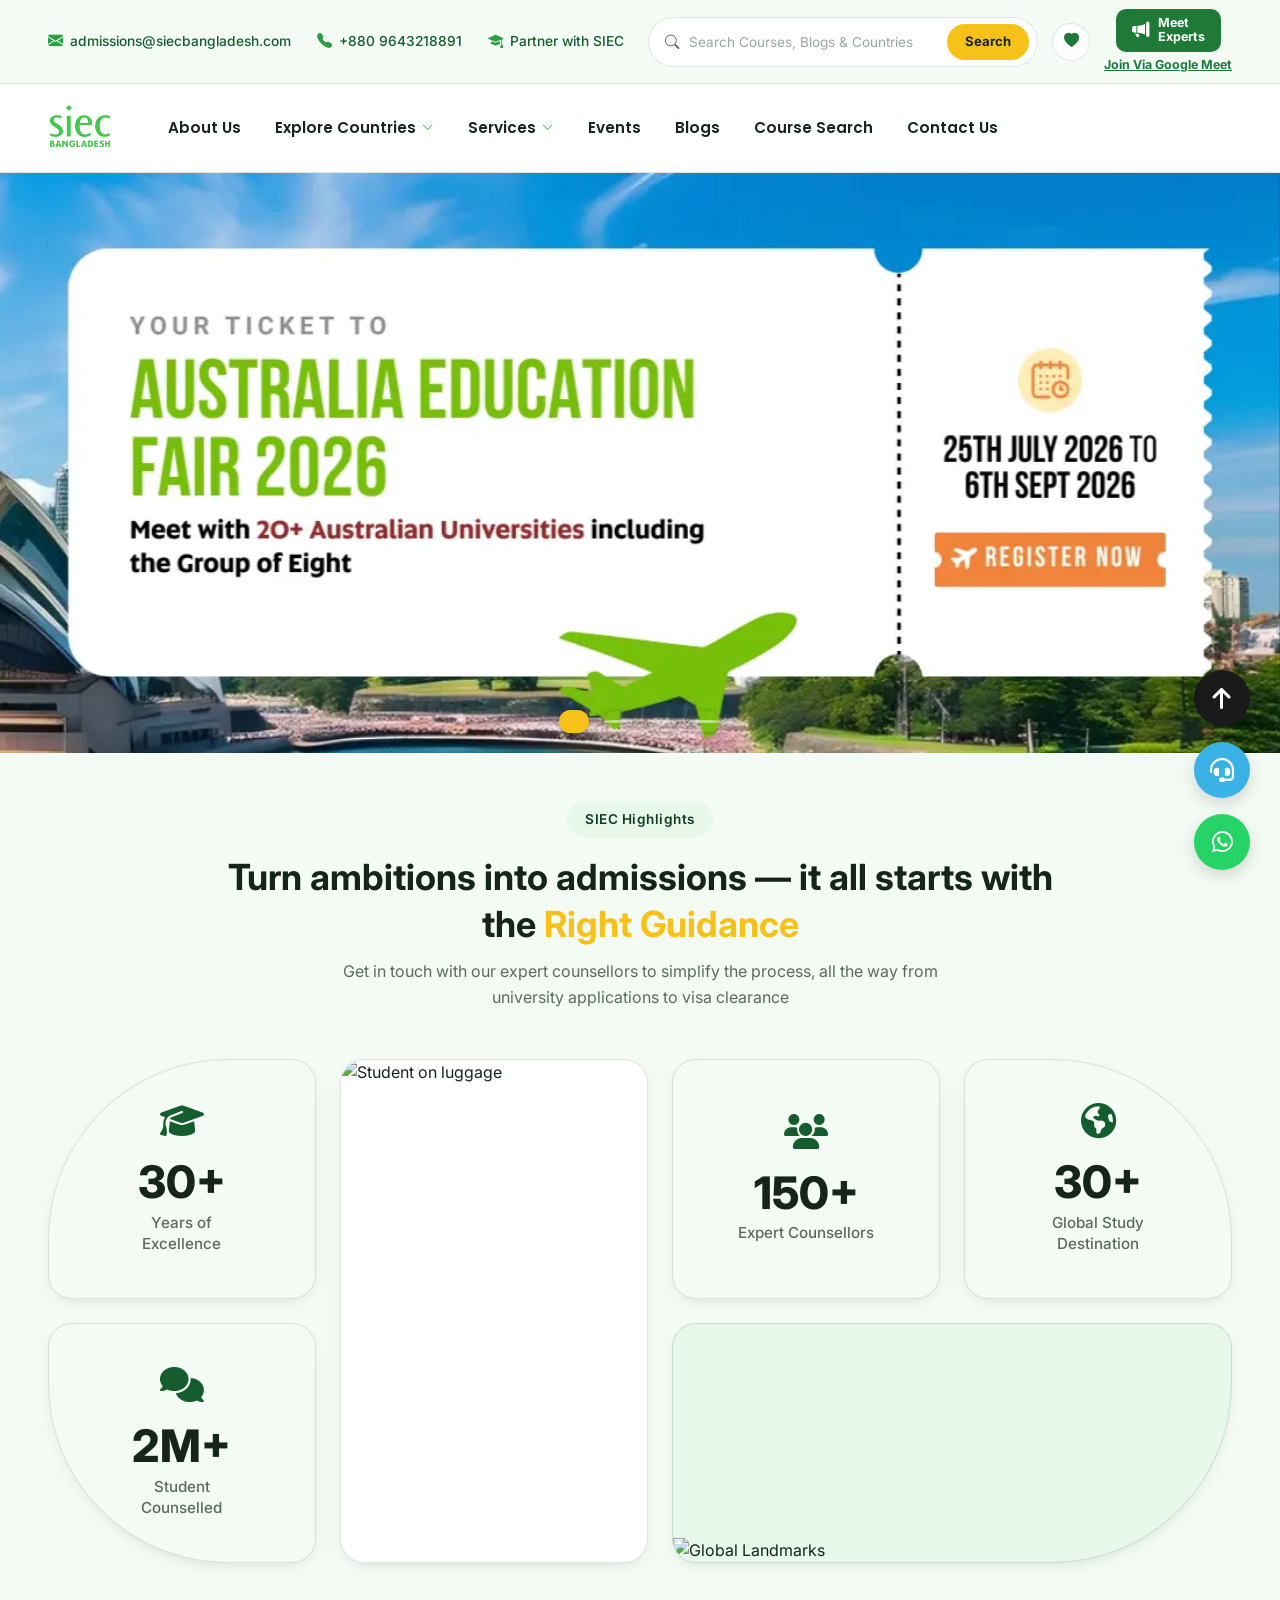
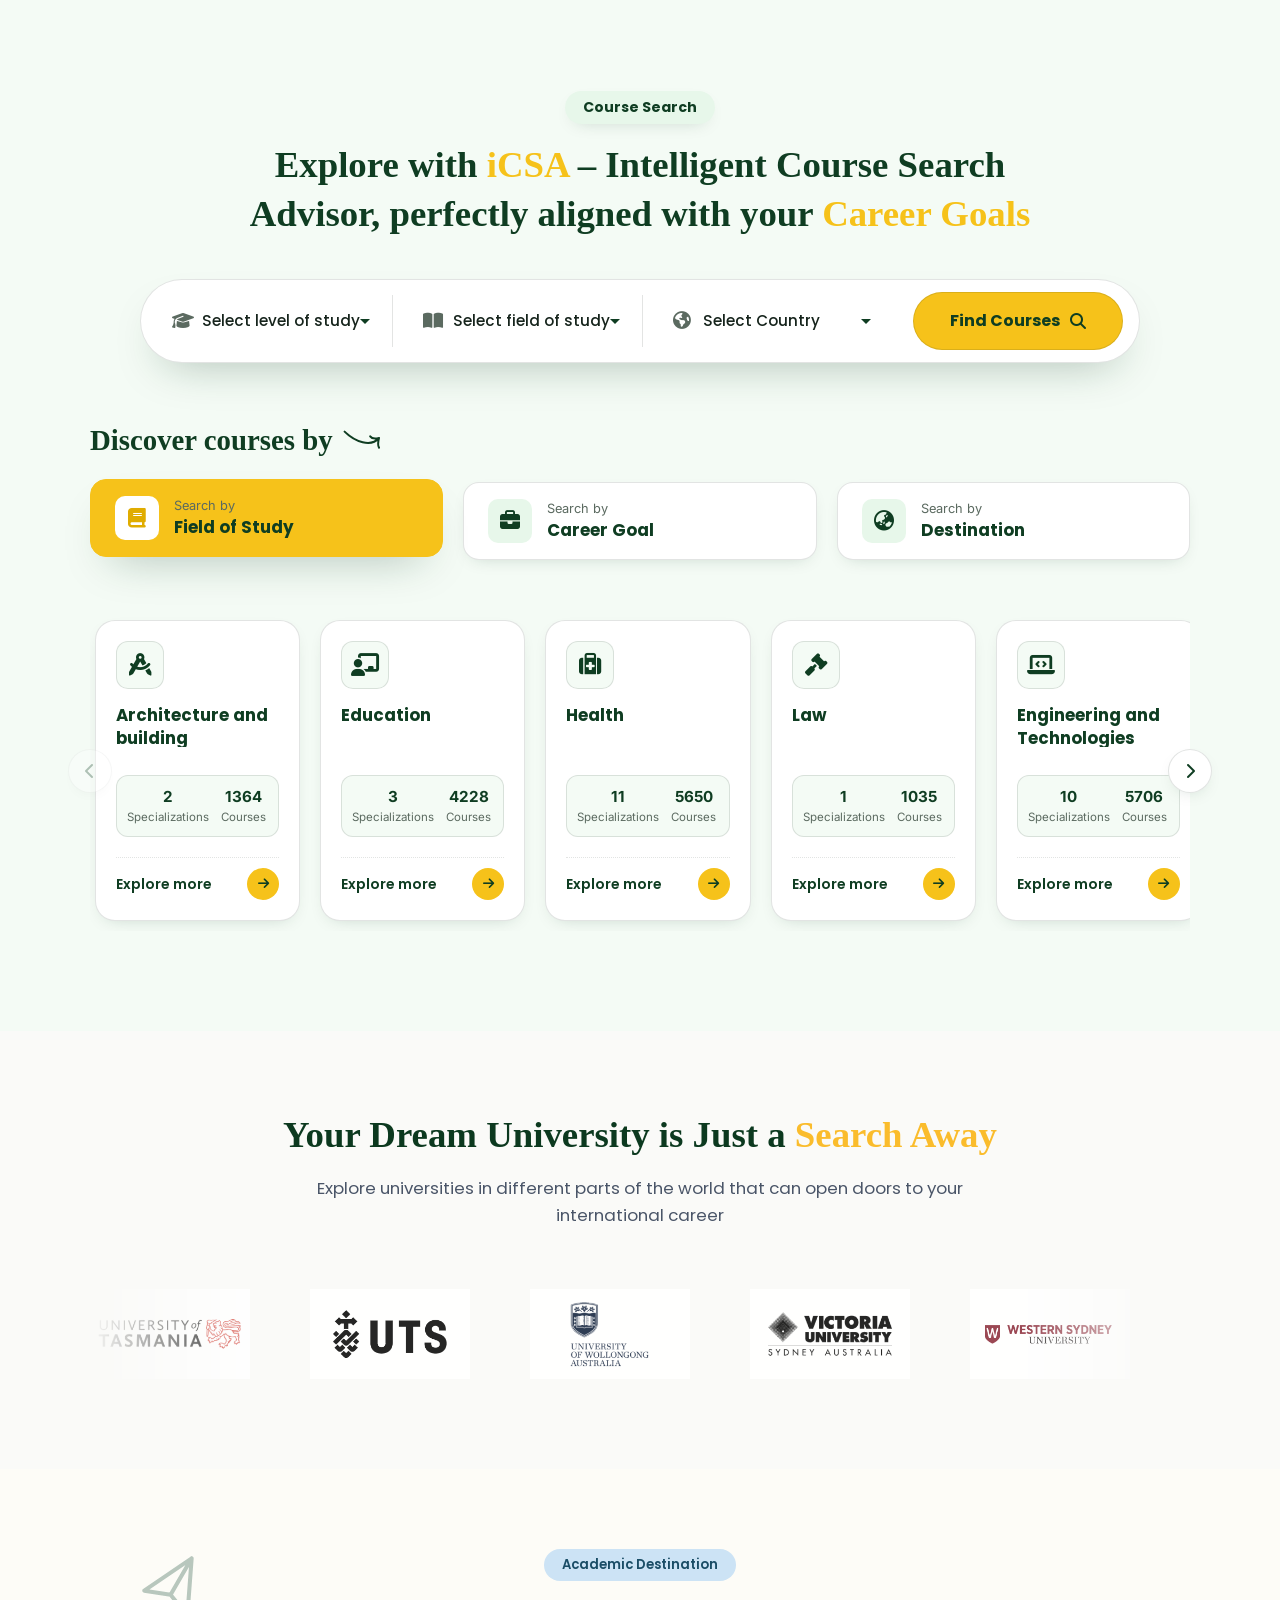
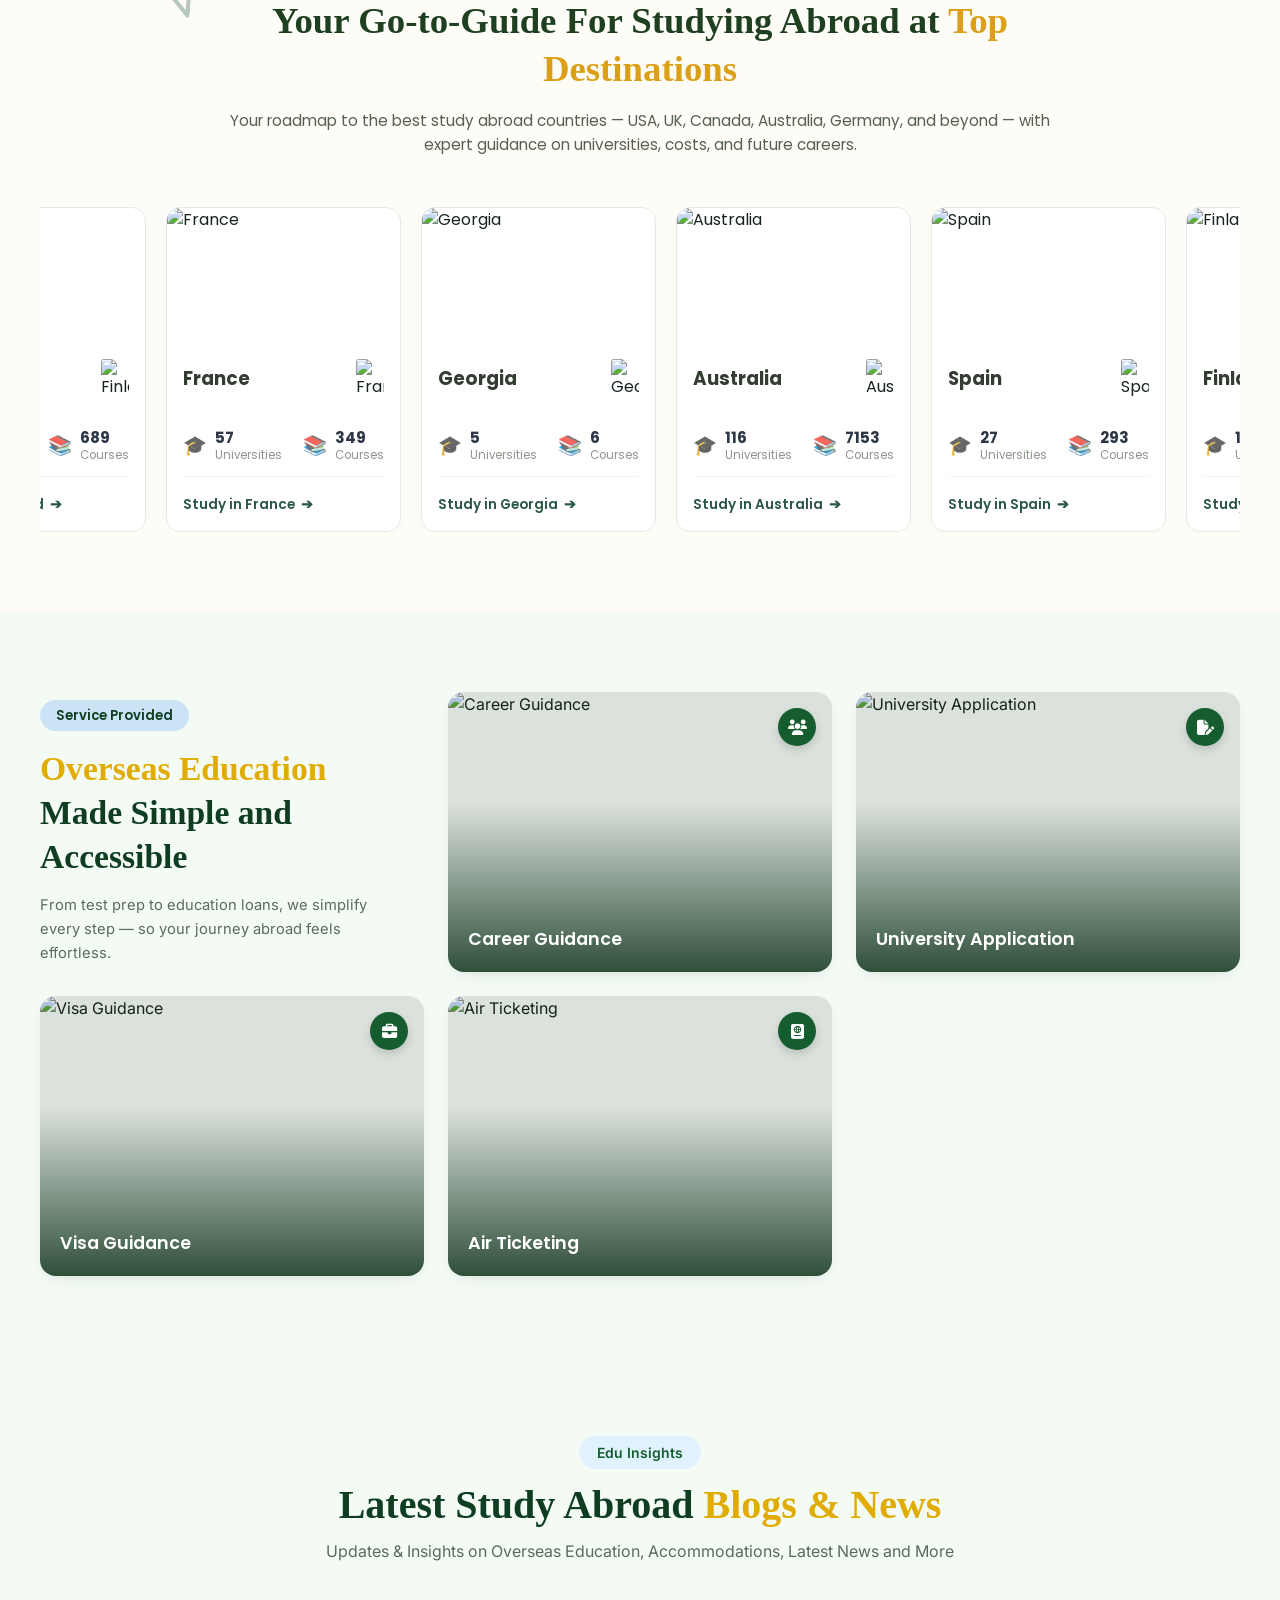
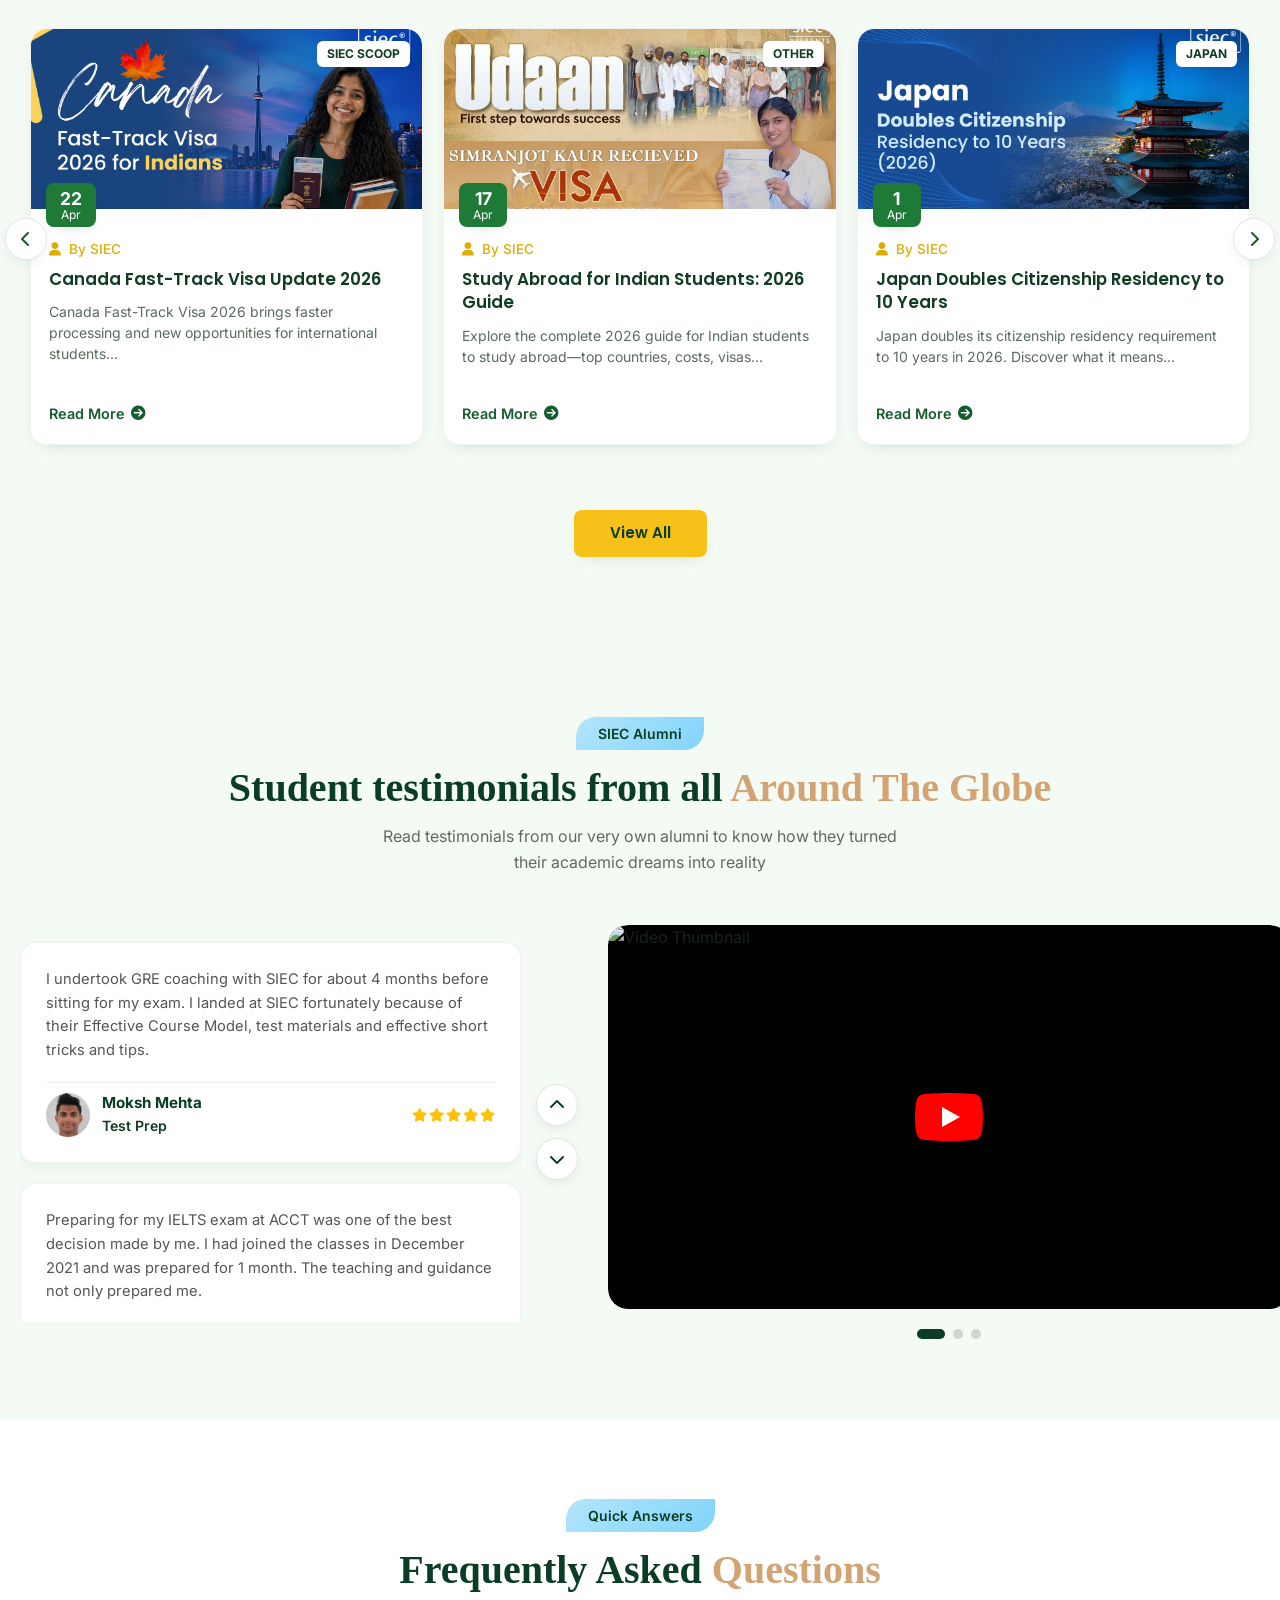
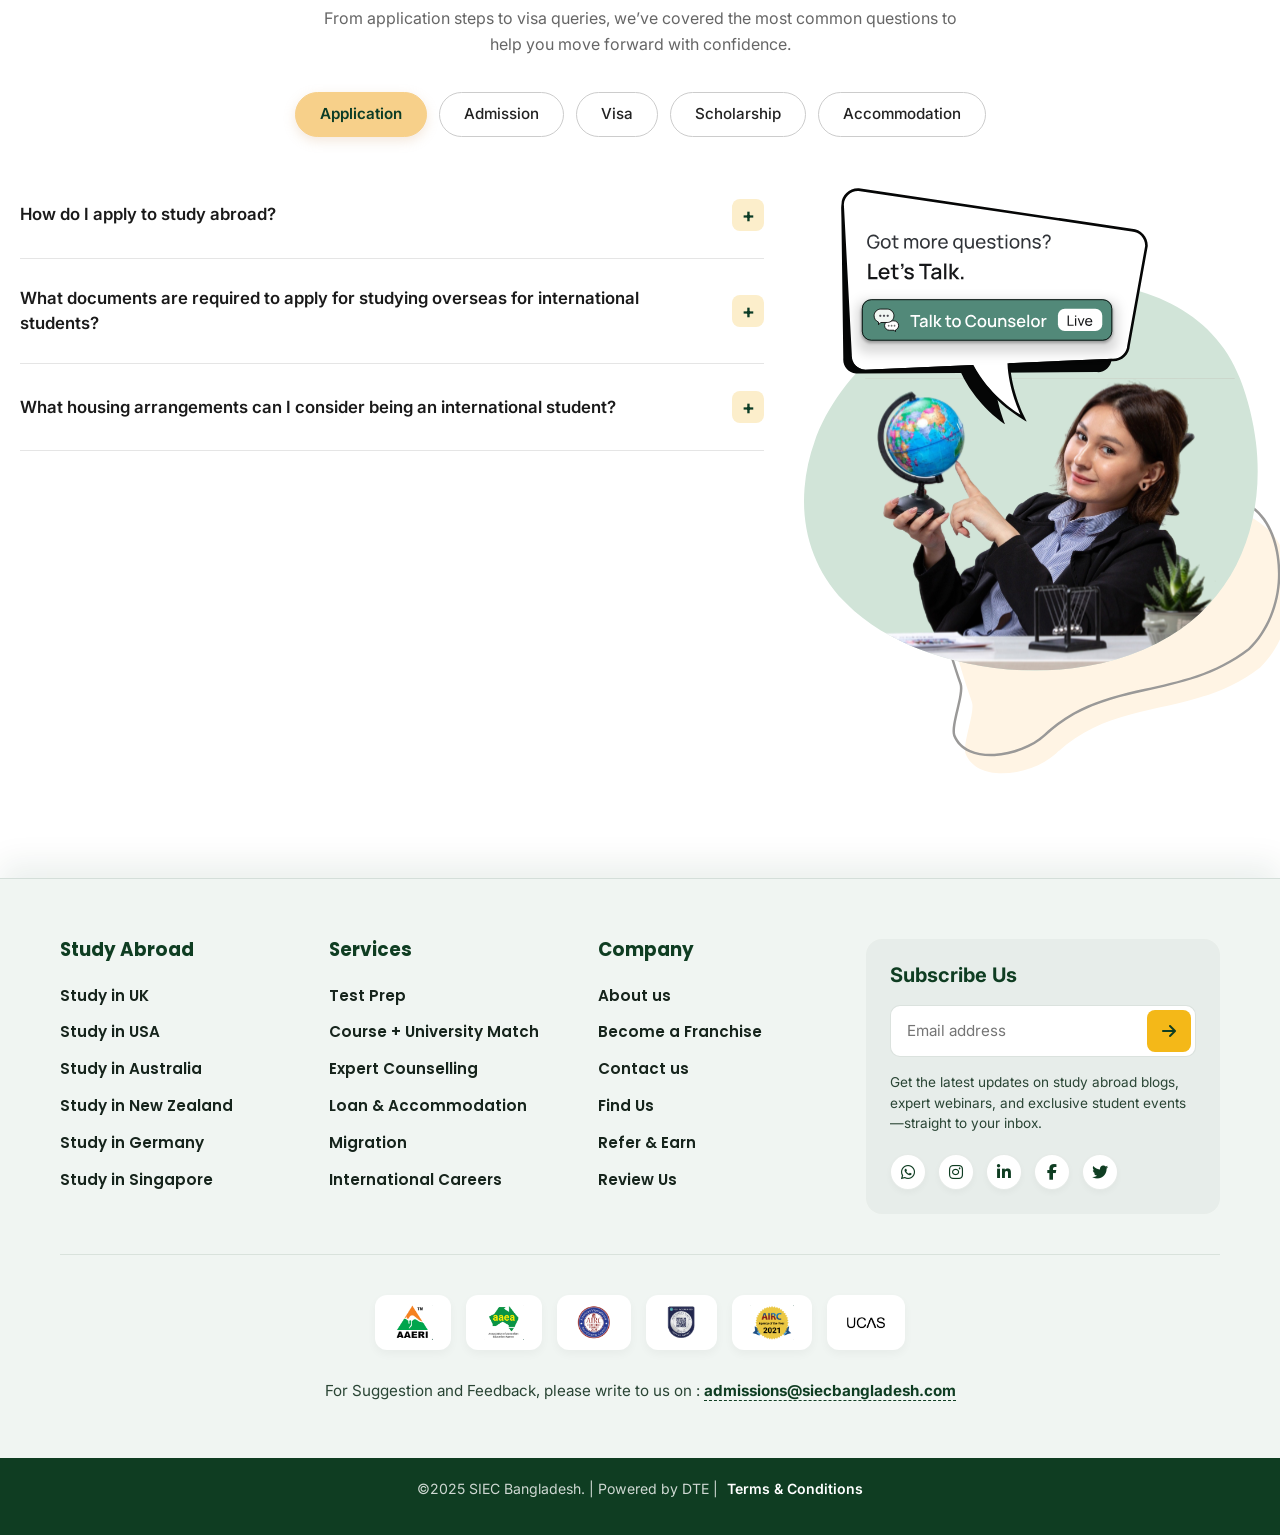
==== commit 2312ec69: "project modify by simple component" ====
--- a/index.html
+++ b/index.html
@@ -1,1039 +1,1502 @@
-<!DOCTYPE html>
+<!doctype html>
 <html lang="en">
-
-<head>
-  <meta charset="UTF-8">
-  <meta name="viewport" content="width=device-width, initial-scale=1.0">
-  <title>SIEC Bangladesh | Shaping Careers Since 1995</title>
-  <link rel="icon" href="image/siecbangladesh.png">
-
-  <!-- Bootstrap 5 -->
-  <link href="https://cdn.jsdelivr.net/npm/bootstrap@5.3.3/dist/css/bootstrap.min.css" rel="stylesheet">
-  <!-- Bootstrap Icons -->
-  <link href="https://cdn.jsdelivr.net/npm/bootstrap-icons@1.11.3/font/bootstrap-icons.min.css" rel="stylesheet">
-  <!-- Font Awesome -->
-  <link rel="stylesheet" href="https://cdnjs.cloudflare.com/ajax/libs/font-awesome/6.4.0/css/all.min.css">
-  <!-- Fonts: simple, clean, eye-catching -->
-  <link rel="preconnect" href="https://fonts.googleapis.com">
-  <link
-    href="https://fonts.googleapis.com/css2?family=Poppins:wght@400;500;600;700;800&family=Inter:wght@400;500;600&display=swap"
-    rel="stylesheet">
-  <!-- custom css -->
-  <link rel="stylesheet" href="css/style.css">
-  <link rel="stylesheet" href="css/responsive.css">
-</head>
-
-<body>
-
-  <!-- =========== Floating icon website right ============ -->
-  <div class="floating-container">
-
-    <button id="scrollToTopBtn" class="float-btn btn-scroll-top" title="Go to top">
-      <i class="fa-solid fa-arrow-up"></i>
-    </button>
-
-    <a href="tel:+123456789" class="float-btn btn-support" title="Live Support">
-      <i class="fa-solid fa-headset"></i>
-    </a>
-
-    <a href="https://wa.me/YOUR_PHONE_NUMBER" target="_blank" class="float-btn btn-whatsapp" title="Chat on WhatsApp">
-      <i class="fa-brands fa-whatsapp"></i>
-    </a>
-
-  </div>
-  <!-- =========== Floating icon website right end ============ -->
-
-  <!-- ============ TOP UTILITY BAR ============ -->
-  <div class="topbar">
-    <div class="container-fluid px-4 px-lg-5">
-      <div class="topbar-inner">
-        <div class="topbar-left">
-          <a href="mailto:admissions@siecbangladesh.com"><i
-              class="bi bi-envelope-fill"></i>admissions@siecbangladesh.com</a>
-          <a href="tel:+919779046382"><i class="bi bi-telephone-fill"></i>+880 9643218891</a>
-          <a href="#"><i class="bi bi-mortarboard-fill"></i>Partner with SIEC</a>
-        </div>
-
-        <div class="topbar-right">
-          <div class="topbar-search">
-            <i class="bi bi-search"></i>
-            <input type="text" placeholder="Search Courses, Blogs &amp; Countries">
-            <button class="btn-search-inline">Search</button>
-          </div>
-
-          <button class="icon-circle" title="Wishlist"><i class="bi bi-heart-fill"></i></button>
-          <!-- <button class="btn-signin">Sign In</button> -->
-
-          <div class="meet-experts-wrap">
-            <a href="#" class="meet-experts-badge">
-              <i class="bi bi-megaphone-fill"></i>
-              <span>Meet<br>Experts</span>
-            </a>
-            <a href="#" class="join-zoom-link">Join Via Google Meet</a>
+  <head>
+    <meta charset="UTF-8" />
+    <meta name="viewport" content="width=device-width, initial-scale=1.0" />
+    <title>SIEC Bangladesh | Shaping Careers Since 1995</title>
+    <link rel="icon" href="image/siecbangladesh.png" />
+
+    <!-- Bootstrap 5 -->
+    <link
+      href="https://cdn.jsdelivr.net/npm/bootstrap@5.3.3/dist/css/bootstrap.min.css"
+      rel="stylesheet"
+    />
+    <!-- Bootstrap Icons -->
+    <link
+      href="https://cdn.jsdelivr.net/npm/bootstrap-icons@1.11.3/font/bootstrap-icons.min.css"
+      rel="stylesheet"
+    />
+    <!-- Font Awesome -->
+    <link
+      rel="stylesheet"
+      href="https://cdnjs.cloudflare.com/ajax/libs/font-awesome/6.4.0/css/all.min.css"
+    />
+    <!-- Fonts: simple, clean, eye-catching
+    <link rel="preconnect" href="https://fonts.googleapis.com" />
+    <link
+      href="https://fonts.googleapis.com/css2?family=Poppins:wght@400;500;600;700;800&family=Inter:wght@400;500;600&display=swap"
+      rel="stylesheet"
+    /> -->
+    <!-- custom css -->
+    <link rel="stylesheet" href="css/global.css" />
+    <link rel="stylesheet" href="css/pages/home.css" />
+  </head>
+
+  <body>
+    <!-- =========== Floating icon website right ============ -->
+    <div class="floating-container">
+      <button
+        id="scrollToTopBtn"
+        class="float-btn btn-scroll-top"
+        title="Go to top"
+      >
+        <i class="fa-solid fa-arrow-up"></i>
+      </button>
+
+      <a
+        href="tel:+123456789"
+        class="float-btn btn-support"
+        title="Live Support"
+      >
+        <i class="fa-solid fa-headset"></i>
+      </a>
+
+      <a
+        href="https://wa.me/YOUR_PHONE_NUMBER"
+        target="_blank"
+        class="float-btn btn-whatsapp"
+        title="Chat on WhatsApp"
+      >
+        <i class="fa-brands fa-whatsapp"></i>
+      </a>
+    </div>
+    <!-- =========== Floating icon website right end ============ -->
+
+    <!-- ============ TOP UTILITY BAR ============ -->
+    <div class="topbar">
+      <div class="container-fluid px-4 px-lg-5">
+        <div class="topbar-inner">
+          <div class="topbar-left">
+            <a href="mailto:admissions@siecbangladesh.com"
+              ><i class="bi bi-envelope-fill"></i
+              >admissions@siecbangladesh.com</a
+            >
+            <a href="tel:+919779046382"
+              ><i class="bi bi-telephone-fill"></i>+880 9643218891</a
+            >
+            <a href="#"
+              ><i class="bi bi-mortarboard-fill"></i>Partner with SIEC</a
+            >
+          </div>
+
+          <div class="topbar-right">
+            <div class="topbar-search">
+              <i class="bi bi-search"></i>
+              <input
+                type="text"
+                placeholder="Search Courses, Blogs &amp; Countries"
+              />
+              <button class="btn-search-inline">Search</button>
+            </div>
+
+            <button class="icon-circle" title="Wishlist">
+              <i class="bi bi-heart-fill"></i>
+            </button>
+            <!-- <button class="btn-signin">Sign In</button> -->
+
+            <div class="meet-experts-wrap">
+              <a href="#" class="meet-experts-badge">
+                <i class="bi bi-megaphone-fill"></i>
+                <span>Meet<br />Experts</span>
+              </a>
+              <a href="#" class="join-zoom-link">Join Via Google Meet</a>
+            </div>
           </div>
         </div>
       </div>
     </div>
-  </div>
-
-  <!-- ============ MAIN NAVIGATION ============ -->
-  <header class="main-nav" id="mainNav">
-    <div class="container-fluid px-4 px-lg-5">
-      <div class="main-nav-inner">
-
-        <a href="index.html" class="brand">
-          <img src="image/siecbangladesh.png" alt="SIEC Education">
-        </a>
-
-        <div class="mobile-search">
-          <i class="bi bi-search"></i>
-          <input type="text" placeholder="Search Courses, Blo...">
-        </div>
-
-        <button class="mobile-toggle d-lg-none" id="mobileToggle" aria-label="Open menu">
-          <i class="bi bi-list"></i>
+
+    <!-- ============ MAIN NAVIGATION ============ -->
+    <header class="main-nav" id="mainNav">
+      <div class="container-fluid px-4 px-lg-5">
+        <div class="main-nav-inner">
+          <a href="index.html" class="brand">
+            <img src="image/siecbangladesh.png" alt="SIEC Education" />
+          </a>
+
+          <div class="mobile-search">
+            <i class="bi bi-search"></i>
+            <input type="text" placeholder="Search Courses, Blo..." />
+          </div>
+
+          <button
+            class="mobile-toggle d-lg-none"
+            id="mobileToggle"
+            aria-label="Open menu"
+          >
+            <i class="bi bi-list"></i>
+          </button>
+
+          <nav class="nav-menu" id="navMenu">
+            <button
+              class="mobile-menu-close"
+              id="mobileMenuClose"
+              aria-label="Close menu"
+            >
+              <i class="bi bi-x-lg"></i>
+            </button>
+
+            <div class="mobile-menu-logo">
+              <img src="image/siecbangladesh.png" alt="SIEC Education" />
+            </div>
+
+            <ul>
+              <li><a href="#">About Us</a></li>
+
+              <li class="has-dropdown">
+                <a href="#" class="dropdown-trigger"
+                  >Explore Countries <i class="bi bi-chevron-down"></i
+                ></a>
+
+                <div class="mega-dropdown">
+                  <div class="mega-dropdown-grid">
+                    <!-- Promo card -->
+                    <div class="mega-promo">
+                      <span class="promo-badge">Global Career</span>
+                      <h4>
+                        Explore the Best Countries to <span>Study Abroad</span>
+                      </h4>
+                      <img
+                        src="image/promo-student.png"
+                        alt="Study Abroad"
+                        class="promo-img"
+                      />
+                    </div>
+
+                    <!-- Column 1 -->
+                    <div class="mega-col">
+                      <a href="#" class="country-item">
+                        <img src="https://flagcdn.com/w40/au.png" alt="" />
+                        <span>Australia</span>
+                      </a>
+                      <a href="#" class="country-item">
+                        <img src="https://flagcdn.com/w40/ca.png" alt="" />
+                        <span>Canada</span>
+                      </a>
+                      <a href="#" class="country-item">
+                        <img src="https://flagcdn.com/w40/nz.png" alt="" />
+                        <span>New Zealand</span>
+                      </a>
+                      <a href="#" class="country-item">
+                        <img src="https://flagcdn.com/w40/us.png" alt="" />
+                        <span>United States</span>
+                      </a>
+                      <a href="#" class="country-item">
+                        <img src="https://flagcdn.com/w40/gb.png" alt="" />
+                        <span>United Kingdom</span>
+                      </a>
+                    </div>
+
+                    <!-- Column 2 -->
+                    <div class="mega-col">
+                      <a href="#" class="country-item">
+                        <img src="https://flagcdn.com/w40/ae.png" alt="" />
+                        <span>Dubai</span>
+                      </a>
+                      <a href="#" class="country-item">
+                        <img src="https://flagcdn.com/w40/de.png" alt="" />
+                        <span>Germany</span>
+                      </a>
+                      <a href="#" class="country-item">
+                        <img src="https://flagcdn.com/w40/my.png" alt="" />
+                        <span>Malaysia</span>
+                      </a>
+
+                      <div
+                        class="country-item has-submenu"
+                        data-submenu="submenuAsia"
+                      >
+                        <img src="https://flagcdn.com/w40/vn.png" alt="" />
+                        <span>Asia</span>
+                        <i class="bi bi-chevron-right submenu-arrow"></i>
+
+                        <div class="flyout-submenu" id="submenuAsia">
+                          <a href="#" class="country-item">
+                            <img src="https://flagcdn.com/w40/ae.png" alt="" />
+                            <span>Dubai</span>
+                          </a>
+                          <a href="#" class="country-item">
+                            <img src="https://flagcdn.com/w40/sg.png" alt="" />
+                            <span>Singapore</span>
+                          </a>
+                        </div>
+                      </div>
+
+                      <a href="#" class="country-item">
+                        <img src="https://flagcdn.com/w40/eu.png" alt="" />
+                        <span>Europe</span>
+                      </a>
+                    </div>
+                  </div>
+                </div>
+              </li>
+
+              <li class="has-dropdown">
+                <a href="#" class="dropdown-trigger"
+                  >Services <i class="bi bi-chevron-down"></i
+                ></a>
+
+                <div class="mega-dropdown mega-dropdown--services">
+                  <div class="mega-dropdown-grid mega-dropdown-grid--services">
+                    <!-- Promo card -->
+                    <div class="mega-promo">
+                      <span class="promo-decor"
+                        ><span></span><span></span><span></span
+                      ></span>
+                      <span class="promo-badge promo-badge--stat">10,000+</span>
+                      <h4>Best counselor to guide you in each steps</h4>
+                      <img
+                        src="image/promo-student.png"
+                        alt="Study Abroad Counsellor"
+                        class="promo-img"
+                      />
+                    </div>
+
+                    <!-- Column 1 -->
+                    <div class="mega-col mega-col--services">
+                      <a href="#" class="service-item">
+                        <h5>Counselling</h5>
+                        <p>Avail Our FREE Counselling Services</p>
+                      </a>
+                      <a href="#" class="service-item">
+                        <h5>University &amp; Course Selection</h5>
+                        <p>
+                          Choose from the best universities and courses to study
+                          abroad
+                        </p>
+                      </a>
+                      <a href="#" class="service-item">
+                        <h5>University Application Process</h5>
+                        <p>
+                          Get help from university application to admission
+                          guidance
+                        </p>
+                      </a>
+                      <a href="#" class="service-item">
+                        <h5>Scholarship Guidance</h5>
+                        <p>
+                          Get a curated list of the best study abroad
+                          scholarships from our experts
+                        </p>
+                      </a>
+                    </div>
+
+                    <!-- Column 2 -->
+                    <div class="mega-col mega-col--services">
+                      <a href="#" class="service-item">
+                        <h5>Visa Assistance</h5>
+                        <p>
+                          Avail visa support from our top study abroad visa
+                          consultants
+                        </p>
+                      </a>
+                      <a href="#" class="service-item">
+                        <h5>IELTS/PTE/TOEFL/GRE/GMAT</h5>
+                        <p>
+                          Get test prep courses, practice materials &amp; mock
+                          tests
+                        </p>
+                      </a>
+                      <a href="#" class="service-item">
+                        <h5>Student Accommodation</h5>
+                        <p>
+                          Get assistance in accommodation, ticketing, education
+                          loans, &amp; more
+                        </p>
+                      </a>
+                      <a href="#" class="service-item">
+                        <h5>Interview Preparation</h5>
+                        <p>
+                          This helps you stand out to both admissions officers
+                          and visa authorities
+                        </p>
+                      </a>
+                    </div>
+                  </div>
+                </div>
+              </li>
+
+              <li><a href="#">Events</a></li>
+              <li><a href="#">Blogs</a></li>
+              <li><a href="#">Course Search</a></li>
+              <li><a href="contact.html">Contact Us</a></li>
+            </ul>
+
+            <div class="mobile-menu-actions">
+              <a href="#" class="btn-meet-mobile"
+                ><i class="bi bi-megaphone-fill"></i>Meet Online Experts</a
+              >
+              <!-- <a href="#" class="btn-signin-mobile">Sign In</a> -->
+            </div>
+            <hr class="mobile-menu-divider" />
+            <div class="mobile-menu-contact">
+              <a href="mailto:admissions@siecbangladesh.com"
+                ><i class="bi bi-envelope-fill"></i
+                >admissions@siecbangladesh.com</a
+              >
+              <a href="tel:+919779046382"
+                ><i class="bi bi-whatsapp"></i>+880 9643218891</a
+              >
+            </div>
+          </nav>
+        </div>
+      </div>
+    </header>
+
+    <div class="nav-overlay" id="navOverlay"></div>
+
+    <!-- ============ HERO SLIDER ============ -->
+    <section class="hero-slider">
+      <div
+        id="heroCarousel"
+        class="carousel slide hero-carousel"
+        data-bs-ride="carousel"
+        data-bs-pause="hover"
+      >
+        <div class="carousel-inner">
+          <!-- Slide 1: Australia Education Fair -- image only, no overlay text -->
+          <div
+            class="carousel-item active hero-slide hero-slide--plain"
+            data-bs-interval="6000"
+          >
+            <div
+              class="hero-slide-bg"
+              style="background-image: url(&quot;image/hero/ban1.webp&quot;)"
+            ></div>
+          </div>
+
+          <!-- Slide 2: Find Your Ideal Home Abroad -- white card over graduation photo -->
+          <div
+            class="carousel-item hero-slide hero-slide--card"
+            data-bs-interval="6000"
+          >
+            <div
+              class="hero-slide-bg"
+              style="background-image: url(&quot;image/hero/ban2.webp&quot;)"
+            ></div>
+            <div class="hero-slide-scrim"></div>
+            <div class="container hero-slide-content">
+              <div class="hero-card">
+                <h2 class="hero-heading reveal-item" data-delay="1">
+                  Find Your Ideal Home Abroad
+                </h2>
+                <p class="hero-subtext reveal-item" data-delay="2">
+                  Choose from 100% verified properties
+                </p>
+                <div class="hero-btn-row reveal-item" data-delay="3">
+                  <a href="#" class="btn-hero btn-hero--solid-green"
+                    >Find Accommodations</a
+                  >
+                </div>
+              </div>
+            </div>
+          </div>
+
+          <!-- Slide 3: Shaping Careers Since 1995 -- light abstract background -->
+          <div
+            class="carousel-item hero-slide hero-slide--light"
+            data-bs-interval="6000"
+          >
+            <div
+              class="hero-slide-bg"
+              style="background-image: url(&quot;image/hero/ban3.webp&quot;)"
+            ></div>
+            <div class="container hero-slide-content">
+              <span class="hero-eyebrow reveal-item" data-delay="1"
+                >SIEC EDUCATION</span
+              >
+              <h2 class="hero-heading reveal-item" data-delay="2">
+                Shaping Careers Since 1995
+              </h2>
+              <p class="hero-subtext reveal-item" data-delay="3">
+                Explore World-Class Universities and Perfectly Matched
+                Scholarships
+              </p>
+              <div class="hero-btn-row reveal-item" data-delay="4">
+                <a href="#" class="btn-hero btn-hero--solid-green"
+                  ><i class="bi bi-stars"></i>Free Profile Evaluation</a
+                >
+                <a href="#" class="btn-hero btn-hero--outline-dark"
+                  >Career Consultation</a
+                >
+              </div>
+            </div>
+          </div>
+
+          <!-- Slide 4: Ace The Test, Score Your Best -- green tint over campus photo -->
+          <div
+            class="carousel-item hero-slide hero-slide--tint"
+            data-bs-interval="6000"
+          >
+            <div
+              class="hero-slide-bg"
+              style="background-image: url(&quot;image/hero/ban4.webp&quot;)"
+            ></div>
+            <div class="hero-slide-scrim hero-slide-scrim--green"></div>
+            <div class="container hero-slide-content">
+              <h2
+                class="hero-heading hero-heading--gold reveal-item"
+                data-delay="1"
+              >
+                Ace The Test, Score Your Best
+              </h2>
+              <p
+                class="hero-subtext hero-subtext--light reveal-item"
+                data-delay="2"
+              >
+                Get Expert Guidance on IELTS, TOEFL, PTE, GRE, GMAT, SAT &amp;
+                more.
+              </p>
+              <div class="hero-btn-row reveal-item" data-delay="3">
+                <a href="#" class="btn-hero btn-hero--solid-gold">Book Demo</a>
+                <a href="#" class="btn-hero btn-hero--outline-light"
+                  >Enroll Now</a
+                >
+              </div>
+            </div>
+          </div>
+        </div>
+
+        <!-- prev / next controls -->
+        <button
+          class="carousel-control-prev"
+          type="button"
+          data-bs-target="#heroCarousel"
+          data-bs-slide="prev"
+        >
+          <span class="hero-control-icon"
+            ><i class="bi bi-chevron-left"></i
+          ></span>
         </button>
-
-        <nav class="nav-menu" id="navMenu">
-          <button class="mobile-menu-close" id="mobileMenuClose" aria-label="Close menu">
-            <i class="bi bi-x-lg"></i>
+        <button
+          class="carousel-control-next"
+          type="button"
+          data-bs-target="#heroCarousel"
+          data-bs-slide="next"
+        >
+          <span class="hero-control-icon"
+            ><i class="bi bi-chevron-right"></i
+          ></span>
+        </button>
+
+        <!-- indicators -->
+        <div class="carousel-indicators hero-indicators">
+          <button
+            type="button"
+            data-bs-target="#heroCarousel"
+            data-bs-slide-to="0"
+            class="active"
+            aria-current="true"
+          ></button>
+          <button
+            type="button"
+            data-bs-target="#heroCarousel"
+            data-bs-slide-to="1"
+          ></button>
+          <button
+            type="button"
+            data-bs-target="#heroCarousel"
+            data-bs-slide-to="2"
+          ></button>
+          <button
+            type="button"
+            data-bs-target="#heroCarousel"
+            data-bs-slide-to="3"
+          ></button>
+        </div>
+      </div>
+    </section>
+    <!-- ============ HERO SLIDER END ============ -->
+
+    <!-- ============ Siec Admission start ============ -->
+    <section class="siec-highlights py-5">
+      <div class="container-fluid px-4 px-lg-5">
+        <div class="text-center mb-5">
+          <span class="badge-highlight mb-3">SIEC Highlights</span>
+          <h2 class="section-title">
+            Turn ambitions into admissions — it all starts with the
+            <span class="text-accent">Right Guidance</span>
+          </h2>
+          <p class="section-subtitle mx-auto">
+            Get in touch with our expert counsellors to simplify the process,
+            all the way from university applications to visa clearance
+          </p>
+        </div>
+
+        <div class="highlights-grid-wrapper">
+          <div
+            class="highlight-card card-yellow-light d-flex flex-column justify-content-center align-items-center text-center p-4"
+          >
+            <div class="card-icon mb-3">
+              <i class="fa-solid fa-graduation-cap highlight-icon"></i>
+            </div>
+            <h3 class="counter-num" data-target="30">0</h3>
+            <p class="card-label">Years of <br />Excellence</p>
+          </div>
+
+          <div class="highlight-card card-banner-img p-0">
+            <img
+              src="https://images.unsplash.com/photo-1517486808906-6ca8b3f04846?auto=format&fit=crop&q=80&w=600"
+              alt="Student on luggage"
+              class="img-fluid banner-inner-img"
+            />
+          </div>
+
+          <div
+            class="highlight-card card-pink-light d-flex flex-column justify-content-center align-items-center text-center p-4"
+          >
+            <div class="card-icon mb-3">
+              <i class="fa-solid fa-users highlight-icon"></i>
+            </div>
+            <h3 class="counter-num" data-target="150">0</h3>
+            <p class="card-label">Expert Counsellors</p>
+          </div>
+
+          <div
+            class="highlight-card card-blue-light d-flex flex-column justify-content-center align-items-center text-center p-4"
+          >
+            <div class="card-icon mb-3">
+              <i class="fa-solid fa-earth-americas highlight-icon"></i>
+            </div>
+            <h3 class="counter-num" data-target="30">0</h3>
+            <p class="card-label">Global Study <br />Destination</p>
+          </div>
+
+          <div
+            class="highlight-card card-orange-light d-flex flex-column justify-content-center align-items-center text-center p-4"
+          >
+            <div class="card-icon mb-3">
+              <i class="fa-solid fa-comments highlight-icon"></i>
+            </div>
+            <h3 class="counter-num" data-target="2" data-suffix="M+">0</h3>
+            <p class="card-label">Student <br />Counselled</p>
+          </div>
+
+          <div
+            class="highlight-card card-monuments-bg d-flex align-items-end justify-content-center p-0"
+          >
+            <img
+              src="https://images.unsplash.com/photo-1488646953014-85cb44e25828?auto=format&fit=crop&q=80&w=600"
+              alt="Global Landmarks"
+              class="img-fluid monuments-img"
+            />
+          </div>
+        </div>
+      </div>
+    </section>
+    <!-- ============ Siec Admission End ============ -->
+
+    <!-- =========== Siec course search start ============ -->
+    <section class="siec-search-slider-sec">
+      <div class="siec-container">
+        <div class="siec-sec-header">
+          <span class="siec-badge">Course Search</span>
+          <h2 class="siec-main-title">
+            Explore with <span>iCSA</span> – Intelligent Course Search Advisor,
+            perfectly aligned with your <span>Career Goals</span>
+          </h2>
+        </div>
+
+        <div class="siec-filter-bar">
+          <div class="siec-select-group">
+            <div class="siec-select-box">
+              <i class="fa-solid fa-graduation-cap siec-select-icon"></i>
+              <select>
+                <option value="" disabled selected>
+                  Select level of study
+                </option>
+                <option value="undergrad">Undergraduate</option>
+                <option value="postgrad">Postgraduate</option>
+                <option value="doctorate">Doctorate / PhD</option>
+              </select>
+            </div>
+
+            <div class="siec-select-box">
+              <i class="fa-solid fa-book-open siec-select-icon"></i>
+              <select>
+                <option value="" disabled selected>
+                  Select field of study
+                </option>
+                <option value="it">Information Technology</option>
+                <option value="business">Business & Management</option>
+                <option value="engineering">Engineering</option>
+              </select>
+            </div>
+
+            <div class="siec-select-box">
+              <i class="fa-solid fa-earth-americas siec-select-icon"></i>
+              <select>
+                <option value="" disabled selected>Select Country</option>
+                <option value="uk">United Kingdom</option>
+                <option value="usa">United States</option>
+                <option value="australia">Australia</option>
+              </select>
+            </div>
+          </div>
+
+          <button class="siec-find-btn">
+            Find Courses <i class="fa-solid fa-magnifying-glass"></i>
           </button>
-
-          <div class="mobile-menu-logo">
-            <img src="image/siecbangladesh.png" alt="SIEC Education">
-          </div>
-
-          <ul>
-            <li><a href="#">About Us</a></li>
-
-            <li class="has-dropdown">
-              <a href="#" class="dropdown-trigger">Explore Countries <i class="bi bi-chevron-down"></i></a>
-
-              <div class="mega-dropdown">
-                <div class="mega-dropdown-grid">
-
-                  <!-- Promo card -->
-                  <div class="mega-promo">
-                    <span class="promo-badge">Global Career</span>
-                    <h4>Explore the Best Countries to <span>Study Abroad</span></h4>
-                    <img src="image/promo-student.png" alt="Study Abroad" class="promo-img">
-                  </div>
-
-                  <!-- Column 1 -->
-                  <div class="mega-col">
-                    <a href="#" class="country-item">
-                      <img src="https://flagcdn.com/w40/au.png" alt="">
-                      <span>Australia</span>
-                    </a>
-                    <a href="#" class="country-item">
-                      <img src="https://flagcdn.com/w40/ca.png" alt="">
-                      <span>Canada</span>
-                    </a>
-                    <a href="#" class="country-item">
-                      <img src="https://flagcdn.com/w40/nz.png" alt="">
-                      <span>New Zealand</span>
-                    </a>
-                    <a href="#" class="country-item">
-                      <img src="https://flagcdn.com/w40/us.png" alt="">
-                      <span>United States</span>
-                    </a>
-                    <a href="#" class="country-item">
-                      <img src="https://flagcdn.com/w40/gb.png" alt="">
-                      <span>United Kingdom</span>
-                    </a>
-                  </div>
-
-                  <!-- Column 2 -->
-                  <div class="mega-col">
-                    <a href="#" class="country-item">
-                      <img src="https://flagcdn.com/w40/ae.png" alt="">
-                      <span>Dubai</span>
-                    </a>
-                    <a href="#" class="country-item">
-                      <img src="https://flagcdn.com/w40/de.png" alt="">
-                      <span>Germany</span>
-                    </a>
-                    <a href="#" class="country-item">
-                      <img src="https://flagcdn.com/w40/my.png" alt="">
-                      <span>Malaysia</span>
-                    </a>
-
-                    <div class="country-item has-submenu" data-submenu="submenuAsia">
-                      <img src="https://flagcdn.com/w40/vn.png" alt="">
-                      <span>Asia</span>
-                      <i class="bi bi-chevron-right submenu-arrow"></i>
-
-                      <div class="flyout-submenu" id="submenuAsia">
-                        <a href="#" class="country-item">
-                          <img src="https://flagcdn.com/w40/ae.png" alt="">
-                          <span>Dubai</span>
-                        </a>
-                        <a href="#" class="country-item">
-                          <img src="https://flagcdn.com/w40/sg.png" alt="">
-                          <span>Singapore</span>
-                        </a>
-                      </div>
-                    </div>
-
-                    <a href="#" class="country-item">
-                      <img src="https://flagcdn.com/w40/eu.png" alt="">
-                      <span>Europe</span>
-                    </a>
-                  </div>
-
-                </div>
-              </div>
-            </li>
-
-            <li class="has-dropdown">
-              <a href="#" class="dropdown-trigger">Services <i class="bi bi-chevron-down"></i></a>
-
-              <div class="mega-dropdown mega-dropdown--services">
-                <div class="mega-dropdown-grid mega-dropdown-grid--services">
-
-                  <!-- Promo card -->
-                  <div class="mega-promo">
-                    <span class="promo-decor"><span></span><span></span><span></span></span>
-                    <span class="promo-badge promo-badge--stat">10,000+</span>
-                    <h4>Best counselor to guide you in each steps</h4>
-                    <img src="image/promo-student.png" alt="Study Abroad Counsellor" class="promo-img">
-                  </div>
-
-                  <!-- Column 1 -->
-                  <div class="mega-col mega-col--services">
-                    <a href="#" class="service-item">
-                      <h5>Counselling</h5>
-                      <p>Avail Our FREE Counselling Services</p>
-                    </a>
-                    <a href="#" class="service-item">
-                      <h5>University &amp; Course Selection</h5>
-                      <p>Choose from the best universities and courses to study abroad</p>
-                    </a>
-                    <a href="#" class="service-item">
-                      <h5>University Application Process</h5>
-                      <p>Get help from university application to admission guidance</p>
-                    </a>
-                    <a href="#" class="service-item">
-                      <h5>Scholarship Guidance</h5>
-                      <p>Get a curated list of the best study abroad scholarships from our experts</p>
-                    </a>
-                  </div>
-
-                  <!-- Column 2 -->
-                  <div class="mega-col mega-col--services">
-                    <a href="#" class="service-item">
-                      <h5>Visa Assistance</h5>
-                      <p>Avail visa support from our top study abroad visa consultants</p>
-                    </a>
-                    <a href="#" class="service-item">
-                      <h5>IELTS/PTE/TOEFL/GRE/GMAT</h5>
-                      <p>Get test prep courses, practice materials &amp; mock tests</p>
-                    </a>
-                    <a href="#" class="service-item">
-                      <h5>Student Accommodation</h5>
-                      <p>Get assistance in accommodation, ticketing, education loans, &amp; more</p>
-                    </a>
-                    <a href="#" class="service-item">
-                      <h5>Interview Preparation</h5>
-                      <p>This helps you stand out to both admissions officers and visa authorities</p>
-                    </a>
-                  </div>
-
-                </div>
-              </div>
-            </li>
-
-            <li><a href="#">Events</a></li>
-            <li><a href="#">Blogs</a></li>
-            <li><a href="#">Course Search</a></li>
-            <li><a href="contact.html">Contact Us</a></li>
-          </ul>
-
-          <div class="mobile-menu-actions">
-            <a href="#" class="btn-meet-mobile"><i class="bi bi-megaphone-fill"></i>Meet Online Experts</a>
-            <!-- <a href="#" class="btn-signin-mobile">Sign In</a> -->
-          </div>
-          <hr class="mobile-menu-divider">
-          <div class="mobile-menu-contact">
-            <a href="mailto:admissions@siecbangladesh.com"><i
-                class="bi bi-envelope-fill"></i>admissions@siecbangladesh.com</a>
-            <a href="tel:+919779046382"><i class="bi bi-whatsapp"></i>+880 9643218891</a>
-          </div>
-        </nav>
+        </div>
+
+        <div class="siec-discover-row">
+          <h3 class="siec-discover-title">
+            Discover courses by
+            <svg
+              class="siec-arrow-svg"
+              width="40"
+              height="20"
+              viewBox="0 0 50 25"
+              fill="none"
+              xmlns="http://www.w3.org/2000/svg"
+            >
+              <path
+                d="M2 2C15 15 35 22 45 10M45 10C41 11 36 11 34 8M45 10C44 14 43 19 45 22"
+                stroke="#0F3D22"
+                stroke-width="2.5"
+                stroke-linecap="round"
+              />
+            </svg>
+          </h3>
+
+          <div class="siec-tabs-wrapper">
+            <div class="siec-tab active" data-tab-target="tab-field">
+              <div class="siec-tab-icon">
+                <i class="fa-solid fa-book"></i>
+              </div>
+              <div class="siec-tab-text">
+                <span>Search by</span>
+                <strong>Field of Study</strong>
+              </div>
+            </div>
+
+            <div class="siec-tab" data-tab-target="tab-goal">
+              <div class="siec-tab-icon">
+                <i class="fa-solid fa-briefcase"></i>
+              </div>
+              <div class="siec-tab-text">
+                <span>Search by</span>
+                <strong>Career Goal</strong>
+              </div>
+            </div>
+
+            <div class="siec-tab" data-tab-target="tab-destination">
+              <div class="siec-tab-icon">
+                <i class="fa-solid fa-earth-asia"></i>
+              </div>
+              <div class="siec-tab-text">
+                <span>Search by</span>
+                <strong>Destination</strong>
+              </div>
+            </div>
+          </div>
+        </div>
+
+        <div class="siec-sliders-container">
+          <div id="tab-field" class="siec-slider-panel active">
+            <div class="siec-slider-wrapper">
+              <button class="siec-nav-btn prev-btn">
+                <i class="fa-solid fa-chevron-left"></i>
+              </button>
+              <div class="siec-slider-track">
+                <div class="siec-card shadow-card">
+                  <div class="siec-card-top">
+                    <div class="siec-card-icon">
+                      <i class="fa-solid fa-compass-drafting"></i>
+                    </div>
+                    <h4 class="siec-card-name">Architecture and building</h4>
+                  </div>
+                  <div class="siec-card-stats">
+                    <div class="stat-box">
+                      <strong>2</strong> <span>Specializations</span>
+                    </div>
+                    <div class="stat-box">
+                      <strong>1364</strong> <span>Courses</span>
+                    </div>
+                  </div>
+                  <div class="siec-card-footer">
+                    <span>Explore more</span>
+                    <div class="siec-arrow-circle">
+                      <i class="fa-solid fa-arrow-right"></i>
+                    </div>
+                  </div>
+                </div>
+
+                <div class="siec-card shadow-card">
+                  <div class="siec-card-top">
+                    <div class="siec-card-icon">
+                      <i class="fa-solid fa-chalkboard-user"></i>
+                    </div>
+                    <h4 class="siec-card-name">Education</h4>
+                  </div>
+                  <div class="siec-card-stats">
+                    <div class="stat-box">
+                      <strong>3</strong> <span>Specializations</span>
+                    </div>
+                    <div class="stat-box">
+                      <strong>4228</strong> <span>Courses</span>
+                    </div>
+                  </div>
+                  <div class="siec-card-footer">
+                    <span>Explore more</span>
+                    <div class="siec-arrow-circle">
+                      <i class="fa-solid fa-arrow-right"></i>
+                    </div>
+                  </div>
+                </div>
+
+                <div class="siec-card shadow-card">
+                  <div class="siec-card-top">
+                    <div class="siec-card-icon">
+                      <i class="fa-solid fa-suitcase-medical"></i>
+                    </div>
+                    <h4 class="siec-card-name">Health</h4>
+                  </div>
+                  <div class="siec-card-stats">
+                    <div class="stat-box">
+                      <strong>11</strong> <span>Specializations</span>
+                    </div>
+                    <div class="stat-box">
+                      <strong>5650</strong> <span>Courses</span>
+                    </div>
+                  </div>
+                  <div class="siec-card-footer">
+                    <span>Explore more</span>
+                    <div class="siec-arrow-circle">
+                      <i class="fa-solid fa-arrow-right"></i>
+                    </div>
+                  </div>
+                </div>
+
+                <div class="siec-card shadow-card">
+                  <div class="siec-card-top">
+                    <div class="siec-card-icon">
+                      <i class="fa-solid fa-gavel"></i>
+                    </div>
+                    <h4 class="siec-card-name">Law</h4>
+                  </div>
+                  <div class="siec-card-stats">
+                    <div class="stat-box">
+                      <strong>1</strong> <span>Specializations</span>
+                    </div>
+                    <div class="stat-box">
+                      <strong>1035</strong> <span>Courses</span>
+                    </div>
+                  </div>
+                  <div class="siec-card-footer">
+                    <span>Explore more</span>
+                    <div class="siec-arrow-circle">
+                      <i class="fa-solid fa-arrow-right"></i>
+                    </div>
+                  </div>
+                </div>
+
+                <div class="siec-card shadow-card">
+                  <div class="siec-card-top">
+                    <div class="siec-card-icon">
+                      <i class="fa-solid fa-laptop-code"></i>
+                    </div>
+                    <h4 class="siec-card-name">Engineering and Technologies</h4>
+                  </div>
+                  <div class="siec-card-stats">
+                    <div class="stat-box">
+                      <strong>10</strong> <span>Specializations</span>
+                    </div>
+                    <div class="stat-box">
+                      <strong>5706</strong> <span>Courses</span>
+                    </div>
+                  </div>
+                  <div class="siec-card-footer">
+                    <span>Explore more</span>
+                    <div class="siec-arrow-circle">
+                      <i class="fa-solid fa-arrow-right"></i>
+                    </div>
+                  </div>
+                </div>
+              </div>
+              <button class="siec-nav-btn next-btn">
+                <i class="fa-solid fa-chevron-right"></i>
+              </button>
+            </div>
+          </div>
+
+          <div id="tab-goal" class="siec-slider-panel">
+            <div class="siec-slider-wrapper">
+              <button class="siec-nav-btn prev-btn">
+                <i class="fa-solid fa-chevron-left"></i>
+              </button>
+              <div class="siec-slider-track">
+                <div class="siec-card shadow-card">
+                  <div class="siec-card-top">
+                    <div class="siec-card-icon">
+                      <i class="fa-solid fa-plane"></i>
+                    </div>
+                    <h4 class="siec-card-name">Airlines</h4>
+                  </div>
+                  <div class="siec-card-stats">
+                    <div class="stat-box">
+                      <strong>16</strong> <span>Careers</span>
+                    </div>
+                    <div class="stat-box">
+                      <strong>1</strong> <span>Courses</span>
+                    </div>
+                  </div>
+                  <div class="siec-card-footer">
+                    <span>Explore more</span>
+                    <div class="siec-arrow-circle">
+                      <i class="fa-solid fa-arrow-right"></i>
+                    </div>
+                  </div>
+                </div>
+
+                <div class="siec-card shadow-card">
+                  <div class="siec-card-top">
+                    <div class="siec-card-icon">
+                      <i class="fa-solid fa-display"></i>
+                    </div>
+                    <h4 class="siec-card-name">Education Training</h4>
+                  </div>
+                  <div class="siec-card-stats">
+                    <div class="stat-box">
+                      <strong>31</strong> <span>Careers</span>
+                    </div>
+                    <div class="stat-box">
+                      <strong>4315</strong> <span>Courses</span>
+                    </div>
+                  </div>
+                  <div class="siec-card-footer">
+                    <span>Explore more</span>
+                    <div class="siec-arrow-circle">
+                      <i class="fa-solid fa-arrow-right"></i>
+                    </div>
+                  </div>
+                </div>
+
+                <div class="siec-card shadow-card">
+                  <div class="siec-card-top">
+                    <div class="siec-card-icon">
+                      <i class="fa-solid fa-terminal"></i>
+                    </div>
+                    <h4 class="siec-card-name">Information Technology</h4>
+                  </div>
+                  <div class="siec-card-stats">
+                    <div class="stat-box">
+                      <strong>209</strong> <span>Careers</span>
+                    </div>
+                    <div class="stat-box">
+                      <strong>5423</strong> <span>Courses</span>
+                    </div>
+                  </div>
+                  <div class="siec-card-footer">
+                    <span>Explore more</span>
+                    <div class="siec-arrow-circle">
+                      <i class="fa-solid fa-arrow-right"></i>
+                    </div>
+                  </div>
+                </div>
+
+                <div class="siec-card shadow-card">
+                  <div class="siec-card-top">
+                    <div class="siec-card-icon">
+                      <i class="fa-solid fa-shield-halved"></i>
+                    </div>
+                    <h4 class="siec-card-name">Insurance</h4>
+                  </div>
+                  <div class="siec-card-stats">
+                    <div class="stat-box">
+                      <strong>30</strong> <span>Careers</span>
+                    </div>
+                    <div class="stat-box">
+                      <strong>24</strong> <span>Courses</span>
+                    </div>
+                  </div>
+                  <div class="siec-card-footer">
+                    <span>Explore more</span>
+                    <div class="siec-arrow-circle">
+                      <i class="fa-solid fa-arrow-right"></i>
+                    </div>
+                  </div>
+                </div>
+
+                <div class="siec-card shadow-card">
+                  <div class="siec-card-top">
+                    <div class="siec-card-icon">
+                      <i class="fa-solid fa-bell-concierge"></i>
+                    </div>
+                    <h4 class="siec-card-name">Hospitality Hotels</h4>
+                  </div>
+                  <div class="siec-card-stats">
+                    <div class="stat-box">
+                      <strong>5</strong> <span>Careers</span>
+                    </div>
+                    <div class="stat-box">
+                      <strong>266</strong> <span>Courses</span>
+                    </div>
+                  </div>
+                  <div class="siec-card-footer">
+                    <span>Explore more</span>
+                    <div class="siec-arrow-circle">
+                      <i class="fa-solid fa-arrow-right"></i>
+                    </div>
+                  </div>
+                </div>
+              </div>
+              <button class="siec-nav-btn next-btn">
+                <i class="fa-solid fa-chevron-right"></i>
+              </button>
+            </div>
+          </div>
+
+          <div id="tab-destination" class="siec-slider-panel">
+            <div class="siec-slider-wrapper">
+              <button class="siec-nav-btn prev-btn">
+                <i class="fa-solid fa-chevron-left"></i>
+              </button>
+              <div class="siec-slider-track">
+                <div class="siec-card shadow-card dest-card">
+                  <div class="dest-media-box">
+                    <img
+                      src="https://images.unsplash.com/photo-1506973035872-a4ec16b8e8d9?auto=format&fit=crop&w=350&q=80"
+                      alt="Australia"
+                      class="dest-bg-img"
+                    />
+                    <span class="dest-badge">Australia</span>
+                    <span class="dest-flag">🇦🇺</span>
+                  </div>
+                  <div class="siec-card-stats">
+                    <div class="stat-box">
+                      <strong>116</strong> <span>Universities</span>
+                    </div>
+                    <div class="stat-box">
+                      <strong>7153</strong> <span>Courses</span>
+                    </div>
+                  </div>
+                  <div class="siec-card-footer">
+                    <span>Explore more</span>
+                    <div class="siec-arrow-circle">
+                      <i class="fa-solid fa-arrow-right"></i>
+                    </div>
+                  </div>
+                </div>
+
+                <div class="siec-card shadow-card dest-card">
+                  <div class="dest-media-box">
+                    <img
+                      src="https://images.unsplash.com/photo-1507608869274-d3177c8bb4c7?auto=format&fit=crop&w=350&q=80"
+                      alt="Canada"
+                      class="dest-bg-img"
+                    />
+                    <span class="dest-badge">Canada</span>
+                    <span class="dest-flag">🇨🇦</span>
+                  </div>
+                  <div class="siec-card-stats">
+                    <div class="stat-box">
+                      <strong>146</strong> <span>Universities</span>
+                    </div>
+                    <div class="stat-box">
+                      <strong>8269</strong> <span>Courses</span>
+                    </div>
+                  </div>
+                  <div class="siec-card-footer">
+                    <span>Explore more</span>
+                    <div class="siec-arrow-circle">
+                      <i class="fa-solid fa-arrow-right"></i>
+                    </div>
+                  </div>
+                </div>
+
+                <div class="siec-card shadow-card dest-card">
+                  <div class="dest-media-box">
+                    <img
+                      src="https://images.unsplash.com/photo-1502602898657-3e91760cbb34?auto=format&fit=crop&w=350&q=80"
+                      alt="France"
+                      class="dest-bg-img"
+                    />
+                    <span class="dest-badge">France</span>
+                    <span class="dest-flag">🇫🇷</span>
+                  </div>
+                  <div class="siec-card-stats">
+                    <div class="stat-box">
+                      <strong>53</strong> <span>Universities</span>
+                    </div>
+                    <div class="stat-box">
+                      <strong>304</strong> <span>Courses</span>
+                    </div>
+                  </div>
+                  <div class="siec-card-footer">
+                    <span>Explore more</span>
+                    <div class="siec-arrow-circle">
+                      <i class="fa-solid fa-arrow-right"></i>
+                    </div>
+                  </div>
+                </div>
+
+                <div class="siec-card shadow-card dest-card">
+                  <div class="dest-media-box">
+                    <img
+                      src="https://images.unsplash.com/photo-1467269204594-9661b134dd2b?auto=format&fit=crop&w=350&q=80"
+                      alt="Germany"
+                      class="dest-bg-img"
+                    />
+                    <span class="dest-badge">Germany</span>
+                    <span class="dest-flag">🇩🇪</span>
+                  </div>
+                  <div class="siec-card-stats">
+                    <div class="stat-box">
+                      <strong>151</strong> <span>Universities</span>
+                    </div>
+                    <div class="stat-box">
+                      <strong>1702</strong> <span>Courses</span>
+                    </div>
+                  </div>
+                  <div class="siec-card-footer">
+                    <span>Explore more</span>
+                    <div class="siec-arrow-circle">
+                      <i class="fa-solid fa-arrow-right"></i>
+                    </div>
+                  </div>
+                </div>
+
+                <div class="siec-card shadow-card dest-card">
+                  <div class="dest-media-box">
+                    <img
+                      src="https://images.unsplash.com/photo-1590089215341-4643717d2949?auto=format&fit=crop&w=350&q=80"
+                      alt="Ireland"
+                      class="dest-bg-img"
+                    />
+                    <span class="dest-badge">Ireland</span>
+                    <span class="dest-flag">🇮🇪</span>
+                  </div>
+                  <div class="siec-card-stats">
+                    <div class="stat-box">
+                      <strong>19</strong> <span>Universities</span>
+                    </div>
+                    <div class="stat-box">
+                      <strong>1954</strong> <span>Courses</span>
+                    </div>
+                  </div>
+                  <div class="siec-card-footer">
+                    <span>Explore more</span>
+                    <div class="siec-arrow-circle">
+                      <i class="fa-solid fa-arrow-right"></i>
+                    </div>
+                  </div>
+                </div>
+              </div>
+              <button class="siec-nav-btn next-btn">
+                <i class="fa-solid fa-chevron-right"></i>
+              </button>
+            </div>
+          </div>
+        </div>
       </div>
-    </div>
-  </header>
-
-  <div class="nav-overlay" id="navOverlay"></div>
-
-  <!-- ============ HERO SLIDER ============ -->
-  <section class="hero-slider">
-    <div id="heroCarousel" class="carousel slide hero-carousel" data-bs-ride="carousel" data-bs-pause="hover">
-      <div class="carousel-inner">
-
-        <!-- Slide 1: Australia Education Fair -- image only, no overlay text -->
-        <div class="carousel-item active hero-slide hero-slide--plain" data-bs-interval="6000">
-          <div class="hero-slide-bg" style="background-image:url('image/hero/ban1.webp');"></div>
-        </div>
-
-        <!-- Slide 2: Find Your Ideal Home Abroad -- white card over graduation photo -->
-        <div class="carousel-item hero-slide hero-slide--card" data-bs-interval="6000">
-          <div class="hero-slide-bg" style="background-image:url('image/hero/ban2.webp');"></div>
-          <div class="hero-slide-scrim"></div>
-          <div class="container hero-slide-content">
-            <div class="hero-card">
-              <h2 class="hero-heading reveal-item" data-delay="1">Find Your Ideal Home Abroad</h2>
-              <p class="hero-subtext reveal-item" data-delay="2">Choose from 100% verified properties</p>
-              <div class="hero-btn-row reveal-item" data-delay="3">
-                <a href="#" class="btn-hero btn-hero--solid-green">Find Accommodations</a>
-              </div>
-            </div>
-          </div>
-        </div>
-
-        <!-- Slide 3: Shaping Careers Since 1995 -- light abstract background -->
-        <div class="carousel-item hero-slide hero-slide--light" data-bs-interval="6000">
-          <div class="hero-slide-bg" style="background-image:url('image/hero/ban3.webp');"></div>
-          <div class="container hero-slide-content">
-            <span class="hero-eyebrow reveal-item" data-delay="1">SIEC EDUCATION</span>
-            <h2 class="hero-heading reveal-item" data-delay="2">Shaping Careers Since 1995</h2>
-            <p class="hero-subtext reveal-item" data-delay="3">Explore World-Class Universities and Perfectly Matched
-              Scholarships</p>
-            <div class="hero-btn-row reveal-item" data-delay="4">
-              <a href="#" class="btn-hero btn-hero--solid-green"><i class="bi bi-stars"></i>Free Profile Evaluation</a>
-              <a href="#" class="btn-hero btn-hero--outline-dark">Career Consultation</a>
-            </div>
-          </div>
-        </div>
-
-        <!-- Slide 4: Ace The Test, Score Your Best -- green tint over campus photo -->
-        <div class="carousel-item hero-slide hero-slide--tint" data-bs-interval="6000">
-          <div class="hero-slide-bg" style="background-image:url('image/hero/ban4.webp');"></div>
-          <div class="hero-slide-scrim hero-slide-scrim--green"></div>
-          <div class="container hero-slide-content">
-            <h2 class="hero-heading hero-heading--gold reveal-item" data-delay="1">Ace The Test, Score Your Best</h2>
-            <p class="hero-subtext hero-subtext--light reveal-item" data-delay="2">Get Expert Guidance on IELTS, TOEFL,
-              PTE, GRE, GMAT, SAT &amp; more.</p>
-            <div class="hero-btn-row reveal-item" data-delay="3">
-              <a href="#" class="btn-hero btn-hero--solid-gold">Book Demo</a>
-              <a href="#" class="btn-hero btn-hero--outline-light">Enroll Now</a>
-            </div>
-          </div>
-        </div>
-
+    </section>
+    <!-- ========== Siec course search end ============ -->
+
+    <!-- ========== Siec university list start ============ -->
+    <section class="siec-uni-sec">
+      <div class="siec-container">
+        <div class="siec-uni-header">
+          <h2 class="siec-uni-title">
+            Your Dream University is Just a <span>Search Away</span>
+          </h2>
+          <p class="siec-uni-subtitle">
+            Explore universities in different parts of the world that can open
+            doors to your international career
+          </p>
+        </div>
+        <div class="siec-uni-slider-wrapper">
+          <div class="siec-uni-track">
+            <div class="siec-uni-slide">
+              <img src="image/university/10146.png" alt="Victoria University" />
+            </div>
+            <div class="siec-uni-slide">
+              <img
+                src="image/university/10147.png"
+                alt="Western Sydney University"
+              />
+            </div>
+            <div class="siec-uni-slide">
+              <img
+                src="image/university/10148.png"
+                alt="William Angliss Institute"
+              />
+            </div>
+            <div class="siec-uni-slide">
+              <img src="image/university/10149.png" alt="Griffith University" />
+            </div>
+            <div class="siec-uni-slide">
+              <img
+                src="image/university/10150.png"
+                alt="St. Thomas University"
+              />
+            </div>
+            <div class="siec-uni-slide">
+              <img src="image/university/10151.png" alt="SAE Institute" />
+            </div>
+            <div class="siec-uni-slide">
+              <img src="image/university/10152.png" alt="RMIT University" />
+            </div>
+            <div class="siec-uni-slide">
+              <img
+                src="image/university/10153.jpeg"
+                alt="Victoria University"
+              />
+            </div>
+            <div class="siec-uni-slide">
+              <img
+                src="image/university/10154.png"
+                alt="Western Sydney University"
+              />
+            </div>
+            <div class="siec-uni-slide">
+              <img
+                src="image/university/10155.png"
+                alt="William Angliss Institute"
+              />
+            </div>
+            <div class="siec-uni-slide">
+              <img src="image/university/10156.png" alt="Griffith University" />
+            </div>
+            <div class="siec-uni-slide">
+              <img
+                src="image/university/10158.png"
+                alt="St. Thomas University"
+              />
+            </div>
+            <div class="siec-uni-slide">
+              <img src="image/university/10158.png" alt="SAE Institute" />
+            </div>
+            <div class="siec-uni-slide">
+              <img src="image/university/10159.jpeg" alt="RMIT University" />
+            </div>
+          </div>
+        </div>
       </div>
-
-      <!-- prev / next controls -->
-      <button class="carousel-control-prev" type="button" data-bs-target="#heroCarousel" data-bs-slide="prev">
-        <span class="hero-control-icon"><i class="bi bi-chevron-left"></i></span>
-      </button>
-      <button class="carousel-control-next" type="button" data-bs-target="#heroCarousel" data-bs-slide="next">
-        <span class="hero-control-icon"><i class="bi bi-chevron-right"></i></span>
-      </button>
-
-      <!-- indicators -->
-      <div class="carousel-indicators hero-indicators">
-        <button type="button" data-bs-target="#heroCarousel" data-bs-slide-to="0" class="active"
-          aria-current="true"></button>
-        <button type="button" data-bs-target="#heroCarousel" data-bs-slide-to="1"></button>
-        <button type="button" data-bs-target="#heroCarousel" data-bs-slide-to="2"></button>
-        <button type="button" data-bs-target="#heroCarousel" data-bs-slide-to="3"></button>
+    </section>
+    <!-- ========== Siec university list End ============ -->
+    <!-- ========== Siec academic destination start ============ -->
+    <section class="siec-destination-sec">
+      <div class="dest-section-container">
+        <div class="dest-main-header-wrap">
+          <div class="dest-plane-svg-icon">
+            <svg
+              viewBox="0 0 24 24"
+              fill="none"
+              stroke="#9bb1a5"
+              stroke-width="1.5"
+              stroke-linecap="round"
+              stroke-linejoin="round"
+            >
+              <path d="M22 2L11 13M22 2l-7 20-4-9-9-4 20-7z" />
+            </svg>
+          </div>
+          <span class="dest-badge-tag">Academic Destination</span>
+          <h2 class="dest-section-heading">
+            Your Go-to-Guide For Studying Abroad at
+            <span>Top Destinations</span>
+          </h2>
+          <p class="dest-section-subheading">
+            Your roadmap to the best study abroad countries — USA, UK, Canada,
+            Australia, Germany, and beyond — with expert guidance on
+            universities, costs, and future careers.
+          </p>
+        </div>
+
+        <div class="dest-slider-viewport">
+          <div class="dest-slider-moving-track">
+            <div class="dest-single-item-card">
+              <div class="dest-card-media-top">
+                <img
+                  src="https://images.unsplash.com/photo-1549488344-1f9b8d2bd1f3?auto=format&fit=crop&w=400&q=80"
+                  alt="Finland"
+                  class="dest-card-img-src"
+                />
+                <div class="dest-card-hover-mask">
+                  <div class="dest-card-big-flag">
+                    <img
+                      src="https://flagcdn.com/w160/fi.png"
+                      alt="Finland Flag"
+                    />
+                  </div>
+                  <a href="#" class="dest-card-hover-anchor">
+                    Study in Finland
+                    <span class="dest-arrow-circle-span">➔</span>
+                  </a>
+                </div>
+              </div>
+              <div class="dest-card-body-bottom">
+                <div class="dest-card-title-flex">
+                  <span class="dest-card-country-txt">Finland</span>
+                  <img
+                    src="https://flagcdn.com/w40/fi.png"
+                    alt="Finland"
+                    class="dest-card-mini-flag"
+                  />
+                </div>
+                <div class="dest-card-metrics-row">
+                  <div class="dest-card-meta-box">
+                    <span class="dest-emoji-icon">🎓</span>
+                    <div class="dest-meta-txt-wrap">
+                      <strong>14</strong><span>Universities</span>
+                    </div>
+                  </div>
+                  <div class="dest-card-meta-box">
+                    <span class="dest-emoji-icon">📚</span>
+                    <div class="dest-meta-txt-wrap">
+                      <strong>689</strong><span>Courses</span>
+                    </div>
+                  </div>
+                </div>
+                <a href="#" class="dest-card-static-anchor">
+                  Study in Finland
+                  <span class="dest-arrow-inline-span">➔</span>
+                </a>
+              </div>
+            </div>
+
+            <div class="dest-single-item-card">
+              <div class="dest-card-media-top">
+                <img
+                  src="https://images.unsplash.com/photo-1502602898657-3e91760cbb34?auto=format&fit=crop&w=400&q=80"
+                  alt="France"
+                  class="dest-card-img-src"
+                />
+                <div class="dest-card-hover-mask">
+                  <div class="dest-card-big-flag">
+                    <img
+                      src="https://flagcdn.com/w160/fr.png"
+                      alt="France Flag"
+                    />
+                  </div>
+                  <a href="#" class="dest-card-hover-anchor">
+                    Study in France
+                    <span class="dest-arrow-circle-span">➔</span>
+                  </a>
+                </div>
+              </div>
+              <div class="dest-card-body-bottom">
+                <div class="dest-card-title-flex">
+                  <span class="dest-card-country-txt">France</span>
+                  <img
+                    src="https://flagcdn.com/w40/fr.png"
+                    alt="France"
+                    class="dest-card-mini-flag"
+                  />
+                </div>
+                <div class="dest-card-metrics-row">
+                  <div class="dest-card-meta-box">
+                    <span class="dest-emoji-icon">🎓</span>
+                    <div class="dest-meta-txt-wrap">
+                      <strong>57</strong><span>Universities</span>
+                    </div>
+                  </div>
+                  <div class="dest-card-meta-box">
+                    <span class="dest-emoji-icon">📚</span>
+                    <div class="dest-meta-txt-wrap">
+                      <strong>349</strong><span>Courses</span>
+                    </div>
+                  </div>
+                </div>
+                <a href="#" class="dest-card-static-anchor">
+                  Study in France
+                  <span class="dest-arrow-inline-span">➔</span>
+                </a>
+              </div>
+            </div>
+
+            <div class="dest-single-item-card">
+              <div class="dest-card-media-top">
+                <img
+                  src="https://images.unsplash.com/photo-1565008447742-97f6f38c985c?auto=format&fit=crop&w=400&q=80"
+                  alt="Georgia"
+                  class="dest-card-img-src"
+                />
+                <div class="dest-card-hover-mask">
+                  <div class="dest-card-big-flag">
+                    <img
+                      src="https://flagcdn.com/w160/ge.png"
+                      alt="Georgia Flag"
+                    />
+                  </div>
+                  <a href="#" class="dest-card-hover-anchor">
+                    Study in Georgia
+                    <span class="dest-arrow-circle-span">➔</span>
+                  </a>
+                </div>
+              </div>
+              <div class="dest-card-body-bottom">
+                <div class="dest-card-title-flex">
+                  <span class="dest-card-country-txt">Georgia</span>
+                  <img
+                    src="https://flagcdn.com/w40/ge.png"
+                    alt="Georgia"
+                    class="dest-card-mini-flag"
+                  />
+                </div>
+                <div class="dest-card-metrics-row">
+                  <div class="dest-card-meta-box">
+                    <span class="dest-emoji-icon">🎓</span>
+                    <div class="dest-meta-txt-wrap">
+                      <strong>5</strong><span>Universities</span>
+                    </div>
+                  </div>
+                  <div class="dest-card-meta-box">
+                    <span class="dest-emoji-icon">📚</span>
+                    <div class="dest-meta-txt-wrap">
+                      <strong>6</strong><span>Courses</span>
+                    </div>
+                  </div>
+                </div>
+                <a href="#" class="dest-card-static-anchor">
+                  Study in Georgia
+                  <span class="dest-arrow-inline-span">➔</span>
+                </a>
+              </div>
+            </div>
+
+            <div class="dest-single-item-card">
+              <div class="dest-card-media-top">
+                <img
+                  src="https://images.unsplash.com/photo-1524443169398-9aa1ceab67d5?auto=format&fit=crop&w=400&q=80"
+                  alt="Australia"
+                  class="dest-card-img-src"
+                />
+                <div class="dest-card-hover-mask">
+                  <div class="dest-card-big-flag">
+                    <img
+                      src="https://flagcdn.com/w160/au.png"
+                      alt="Australia Flag"
+                    />
+                  </div>
+                  <a href="#" class="dest-card-hover-anchor">
+                    Study in Australia
+                    <span class="dest-arrow-circle-span">➔</span>
+                  </a>
+                </div>
+              </div>
+              <div class="dest-card-body-bottom">
+                <div class="dest-card-title-flex">
+                  <span class="dest-card-country-txt">Australia</span>
+                  <img
+                    src="https://flagcdn.com/w40/au.png"
+                    alt="Australia"
+                    class="dest-card-mini-flag"
+                  />
+                </div>
+                <div class="dest-card-metrics-row">
+                  <div class="dest-card-meta-box">
+                    <span class="dest-emoji-icon">🎓</span>
+                    <div class="dest-meta-txt-wrap">
+                      <strong>116</strong><span>Universities</span>
+                    </div>
+                  </div>
+                  <div class="dest-card-meta-box">
+                    <span class="dest-emoji-icon">📚</span>
+                    <div class="dest-meta-txt-wrap">
+                      <strong>7153</strong><span>Courses</span>
+                    </div>
+                  </div>
+                </div>
+                <a href="#" class="dest-card-static-anchor">
+                  Study in Australia
+                  <span class="dest-arrow-inline-span">➔</span>
+                </a>
+              </div>
+            </div>
+
+            <div class="dest-single-item-card">
+              <div class="dest-card-media-top">
+                <img
+                  src="https://images.unsplash.com/photo-1507608869274-d3177c8bb4c7?auto=format&fit=crop&w=400&q=80"
+                  alt="Spain"
+                  class="dest-card-img-src"
+                />
+                <div class="dest-card-hover-mask">
+                  <div class="dest-card-big-flag">
+                    <img
+                      src="https://flagcdn.com/w160/es.png"
+                      alt="Spain Flag"
+                    />
+                  </div>
+                  <a href="#" class="dest-hover-link">
+                    Study in Spain
+                    <span class="dest-arrow-circle-span">➔</span>
+                  </a>
+                </div>
+              </div>
+              <div class="dest-card-body-bottom">
+                <div class="dest-card-title-flex">
+                  <span class="dest-card-country-txt">Spain</span>
+                  <img
+                    src="https://flagcdn.com/w40/es.png"
+                    alt="Spain"
+                    class="dest-card-mini-flag"
+                  />
+                </div>
+                <div class="dest-card-metrics-row">
+                  <div class="dest-card-meta-box">
+                    <span class="dest-emoji-icon">🎓</span>
+                    <div class="dest-meta-txt-wrap">
+                      <strong>27</strong><span>Universities</span>
+                    </div>
+                  </div>
+                  <div class="dest-card-meta-box">
+                    <span class="dest-emoji-icon">📚</span>
+                    <div class="dest-meta-txt-wrap">
+                      <strong>293</strong><span>Courses</span>
+                    </div>
+                  </div>
+                </div>
+                <a href="#" class="dest-card-static-anchor">
+                  Study in Spain
+                  <span class="dest-arrow-inline-span">➔</span>
+                </a>
+              </div>
+            </div>
+          </div>
+        </div>
       </div>
-    </div>
-  </section>
-  <!-- ============ HERO SLIDER END ============ -->
-
-  <!-- ============ Siec Admission start ============ -->
-  <section class="siec-highlights py-5">
-    <div class="container-fluid px-4 px-lg-5">
-
-      <div class="text-center mb-5">
-        <span class="badge-highlight mb-3">SIEC Highlights</span>
-        <h2 class="section-title">Turn ambitions into admissions — it all starts with the <span
-            class="text-accent">Right Guidance</span></h2>
-        <p class="section-subtitle mx-auto">Get in touch with our expert counsellors to simplify the process, all the
-          way from university applications to visa clearance</p>
-      </div>
-
-      <div class="highlights-grid-wrapper">
-
-        <div
-          class="highlight-card card-yellow-light d-flex flex-column justify-content-center align-items-center text-center p-4">
-          <div class="card-icon mb-3">
-            <i class="fa-solid fa-graduation-cap highlight-icon"></i>
-          </div>
-          <h3 class="counter-num" data-target="30">0</h3>
-          <p class="card-label">Years of <br>Excellence</p>
-        </div>
-
-        <div class="highlight-card card-banner-img p-0">
-          <img src="https://images.unsplash.com/photo-1517486808906-6ca8b3f04846?auto=format&fit=crop&q=80&w=600"
-            alt="Student on luggage" class="img-fluid banner-inner-img">
-        </div>
-
-        <div
-          class="highlight-card card-pink-light d-flex flex-column justify-content-center align-items-center text-center p-4">
-          <div class="card-icon mb-3">
-            <i class="fa-solid fa-users highlight-icon"></i>
-          </div>
-          <h3 class="counter-num" data-target="150">0</h3>
-          <p class="card-label">Expert Counsellors</p>
-        </div>
-
-        <div
-          class="highlight-card card-blue-light d-flex flex-column justify-content-center align-items-center text-center p-4">
-          <div class="card-icon mb-3">
-            <i class="fa-solid fa-earth-americas highlight-icon"></i>
-          </div>
-          <h3 class="counter-num" data-target="30">0</h3>
-          <p class="card-label">Global Study <br>Destination</p>
-        </div>
-
-        <div
-          class="highlight-card card-orange-light d-flex flex-column justify-content-center align-items-center text-center p-4">
-          <div class="card-icon mb-3">
-            <i class="fa-solid fa-comments highlight-icon"></i>
-          </div>
-          <h3 class="counter-num" data-target="2" data-suffix="M+">0</h3>
-          <p class="card-label">Student <br>Counselled</p>
-        </div>
-
-        <div class="highlight-card card-monuments-bg d-flex align-items-end justify-content-center p-0">
-          <img src="https://images.unsplash.com/photo-1488646953014-85cb44e25828?auto=format&fit=crop&q=80&w=600"
-            alt="Global Landmarks" class="img-fluid monuments-img">
-        </div>
-
-      </div>
-    </div>
-  </section>
-  <!-- ============ Siec Admission End ============ -->
-
-  <!-- =========== Siec course search start ============ -->
-  <section class="siec-search-slider-sec">
-    <div class="siec-container">
-
-      <div class="siec-sec-header">
-        <span class="siec-badge">Course Search</span>
-        <h2 class="siec-main-title">
-          Explore with <span>iCSA</span> – Intelligent Course Search Advisor, perfectly aligned with your <span>Career
-            Goals</span>
-        </h2>
-      </div>
-
-      <div class="siec-filter-bar">
-        <div class="siec-select-group">
-          <div class="siec-select-box">
-            <i class="fa-solid fa-graduation-cap siec-select-icon"></i>
-            <select>
-              <option value="" disabled selected>Select level of study</option>
-              <option value="undergrad">Undergraduate</option>
-              <option value="postgrad">Postgraduate</option>
-              <option value="doctorate">Doctorate / PhD</option>
-            </select>
-          </div>
-
-          <div class="siec-select-box">
-            <i class="fa-solid fa-book-open siec-select-icon"></i>
-            <select>
-              <option value="" disabled selected>Select field of study</option>
-              <option value="it">Information Technology</option>
-              <option value="business">Business & Management</option>
-              <option value="engineering">Engineering</option>
-            </select>
-          </div>
-
-          <div class="siec-select-box">
-            <i class="fa-solid fa-earth-americas siec-select-icon"></i>
-            <select>
-              <option value="" disabled selected>Select Country</option>
-              <option value="uk">United Kingdom</option>
-              <option value="usa">United States</option>
-              <option value="australia">Australia</option>
-            </select>
-          </div>
-        </div>
-
-        <button class="siec-find-btn">
-          Find Courses <i class="fa-solid fa-magnifying-glass"></i>
-        </button>
-      </div>
-
-      <div class="siec-discover-row">
-        <h3 class="siec-discover-title">
-          Discover courses by
-          <svg class="siec-arrow-svg" width="40" height="20" viewBox="0 0 50 25" fill="none"
-            xmlns="http://www.w3.org/2000/svg">
-            <path d="M2 2C15 15 35 22 45 10M45 10C41 11 36 11 34 8M45 10C44 14 43 19 45 22" stroke="#0F3D22"
-              stroke-width="2.5" stroke-linecap="round" />
-          </svg>
-        </h3>
-
-        <div class="siec-tabs-wrapper">
-          <div class="siec-tab active" data-tab-target="tab-field">
-            <div class="siec-tab-icon">
-              <i class="fa-solid fa-book"></i>
-            </div>
-            <div class="siec-tab-text">
-              <span>Search by</span>
-              <strong>Field of Study</strong>
-            </div>
-          </div>
-
-          <div class="siec-tab" data-tab-target="tab-goal">
-            <div class="siec-tab-icon">
-              <i class="fa-solid fa-briefcase"></i>
-            </div>
-            <div class="siec-tab-text">
-              <span>Search by</span>
-              <strong>Career Goal</strong>
-            </div>
-          </div>
-
-          <div class="siec-tab" data-tab-target="tab-destination">
-            <div class="siec-tab-icon">
-              <i class="fa-solid fa-earth-asia"></i>
-            </div>
-            <div class="siec-tab-text">
-              <span>Search by</span>
-              <strong>Destination</strong>
-            </div>
-          </div>
-        </div>
-      </div>
-
-      <div class="siec-sliders-container">
-        <div id="tab-field" class="siec-slider-panel active">
-          <div class="siec-slider-wrapper">
-            <button class="siec-nav-btn prev-btn"><i class="fa-solid fa-chevron-left"></i></button>
-            <div class="siec-slider-track">
-
-              <div class="siec-card shadow-card">
-                <div class="siec-card-top">
-                  <div class="siec-card-icon"><i class="fa-solid fa-compass-drafting"></i></div>
-                  <h4 class="siec-card-name">Architecture and building</h4>
-                </div>
-                <div class="siec-card-stats">
-                  <div class="stat-box"><strong>2</strong> <span>Specializations</span></div>
-                  <div class="stat-box"><strong>1364</strong> <span>Courses</span></div>
-                </div>
-                <div class="siec-card-footer">
-                  <span>Explore more</span>
-                  <div class="siec-arrow-circle"><i class="fa-solid fa-arrow-right"></i></div>
-                </div>
-              </div>
-
-              <div class="siec-card shadow-card">
-                <div class="siec-card-top">
-                  <div class="siec-card-icon"><i class="fa-solid fa-chalkboard-user"></i></div>
-                  <h4 class="siec-card-name">Education</h4>
-                </div>
-                <div class="siec-card-stats">
-                  <div class="stat-box"><strong>3</strong> <span>Specializations</span></div>
-                  <div class="stat-box"><strong>4228</strong> <span>Courses</span></div>
-                </div>
-                <div class="siec-card-footer">
-                  <span>Explore more</span>
-                  <div class="siec-arrow-circle"><i class="fa-solid fa-arrow-right"></i></div>
-                </div>
-              </div>
-
-              <div class="siec-card shadow-card">
-                <div class="siec-card-top">
-                  <div class="siec-card-icon"><i class="fa-solid fa-suitcase-medical"></i></div>
-                  <h4 class="siec-card-name">Health</h4>
-                </div>
-                <div class="siec-card-stats">
-                  <div class="stat-box"><strong>11</strong> <span>Specializations</span></div>
-                  <div class="stat-box"><strong>5650</strong> <span>Courses</span></div>
-                </div>
-                <div class="siec-card-footer">
-                  <span>Explore more</span>
-                  <div class="siec-arrow-circle"><i class="fa-solid fa-arrow-right"></i></div>
-                </div>
-              </div>
-
-              <div class="siec-card shadow-card">
-                <div class="siec-card-top">
-                  <div class="siec-card-icon"><i class="fa-solid fa-gavel"></i></div>
-                  <h4 class="siec-card-name">Law</h4>
-                </div>
-                <div class="siec-card-stats">
-                  <div class="stat-box"><strong>1</strong> <span>Specializations</span></div>
-                  <div class="stat-box"><strong>1035</strong> <span>Courses</span></div>
-                </div>
-                <div class="siec-card-footer">
-                  <span>Explore more</span>
-                  <div class="siec-arrow-circle"><i class="fa-solid fa-arrow-right"></i></div>
-                </div>
-              </div>
-
-              <div class="siec-card shadow-card">
-                <div class="siec-card-top">
-                  <div class="siec-card-icon"><i class="fa-solid fa-laptop-code"></i></div>
-                  <h4 class="siec-card-name">Engineering and Technologies</h4>
-                </div>
-                <div class="siec-card-stats">
-                  <div class="stat-box"><strong>10</strong> <span>Specializations</span></div>
-                  <div class="stat-box"><strong>5706</strong> <span>Courses</span></div>
-                </div>
-                <div class="siec-card-footer">
-                  <span>Explore more</span>
-                  <div class="siec-arrow-circle"><i class="fa-solid fa-arrow-right"></i></div>
-                </div>
-              </div>
-
-            </div>
-            <button class="siec-nav-btn next-btn"><i class="fa-solid fa-chevron-right"></i></button>
-          </div>
-        </div>
-
-        <div id="tab-goal" class="siec-slider-panel">
-          <div class="siec-slider-wrapper">
-            <button class="siec-nav-btn prev-btn"><i class="fa-solid fa-chevron-left"></i></button>
-            <div class="siec-slider-track">
-
-              <div class="siec-card shadow-card">
-                <div class="siec-card-top">
-                  <div class="siec-card-icon"><i class="fa-solid fa-plane"></i></div>
-                  <h4 class="siec-card-name">Airlines</h4>
-                </div>
-                <div class="siec-card-stats">
-                  <div class="stat-box"><strong>16</strong> <span>Careers</span></div>
-                  <div class="stat-box"><strong>1</strong> <span>Courses</span></div>
-                </div>
-                <div class="siec-card-footer">
-                  <span>Explore more</span>
-                  <div class="siec-arrow-circle"><i class="fa-solid fa-arrow-right"></i></div>
-                </div>
-              </div>
-
-              <div class="siec-card shadow-card">
-                <div class="siec-card-top">
-                  <div class="siec-card-icon"><i class="fa-solid fa-display"></i></div>
-                  <h4 class="siec-card-name">Education Training</h4>
-                </div>
-                <div class="siec-card-stats">
-                  <div class="stat-box"><strong>31</strong> <span>Careers</span></div>
-                  <div class="stat-box"><strong>4315</strong> <span>Courses</span></div>
-                </div>
-                <div class="siec-card-footer">
-                  <span>Explore more</span>
-                  <div class="siec-arrow-circle"><i class="fa-solid fa-arrow-right"></i></div>
-                </div>
-              </div>
-
-              <div class="siec-card shadow-card">
-                <div class="siec-card-top">
-                  <div class="siec-card-icon"><i class="fa-solid fa-terminal"></i></div>
-                  <h4 class="siec-card-name">Information Technology</h4>
-                </div>
-                <div class="siec-card-stats">
-                  <div class="stat-box"><strong>209</strong> <span>Careers</span></div>
-                  <div class="stat-box"><strong>5423</strong> <span>Courses</span></div>
-                </div>
-                <div class="siec-card-footer">
-                  <span>Explore more</span>
-                  <div class="siec-arrow-circle"><i class="fa-solid fa-arrow-right"></i></div>
-                </div>
-              </div>
-
-              <div class="siec-card shadow-card">
-                <div class="siec-card-top">
-                  <div class="siec-card-icon"><i class="fa-solid fa-shield-halved"></i></div>
-                  <h4 class="siec-card-name">Insurance</h4>
-                </div>
-                <div class="siec-card-stats">
-                  <div class="stat-box"><strong>30</strong> <span>Careers</span></div>
-                  <div class="stat-box"><strong>24</strong> <span>Courses</span></div>
-                </div>
-                <div class="siec-card-footer">
-                  <span>Explore more</span>
-                  <div class="siec-arrow-circle"><i class="fa-solid fa-arrow-right"></i></div>
-                </div>
-              </div>
-
-              <div class="siec-card shadow-card">
-                <div class="siec-card-top">
-                  <div class="siec-card-icon"><i class="fa-solid fa-bell-concierge"></i></div>
-                  <h4 class="siec-card-name">Hospitality Hotels</h4>
-                </div>
-                <div class="siec-card-stats">
-                  <div class="stat-box"><strong>5</strong> <span>Careers</span></div>
-                  <div class="stat-box"><strong>266</strong> <span>Courses</span></div>
-                </div>
-                <div class="siec-card-footer">
-                  <span>Explore more</span>
-                  <div class="siec-arrow-circle"><i class="fa-solid fa-arrow-right"></i></div>
-                </div>
-              </div>
-
-            </div>
-            <button class="siec-nav-btn next-btn"><i class="fa-solid fa-chevron-right"></i></button>
-          </div>
-        </div>
-
-        <div id="tab-destination" class="siec-slider-panel">
-          <div class="siec-slider-wrapper">
-            <button class="siec-nav-btn prev-btn"><i class="fa-solid fa-chevron-left"></i></button>
-            <div class="siec-slider-track">
-
-              <div class="siec-card shadow-card dest-card">
-                <div class="dest-media-box">
-                  <img
-                    src="https://images.unsplash.com/photo-1506973035872-a4ec16b8e8d9?auto=format&fit=crop&w=350&q=80"
-                    alt="Australia" class="dest-bg-img">
-                  <span class="dest-badge">Australia</span>
-                  <span class="dest-flag">🇦🇺</span>
-                </div>
-                <div class="siec-card-stats">
-                  <div class="stat-box"><strong>116</strong> <span>Universities</span></div>
-                  <div class="stat-box"><strong>7153</strong> <span>Courses</span></div>
-                </div>
-                <div class="siec-card-footer">
-                  <span>Explore more</span>
-                  <div class="siec-arrow-circle"><i class="fa-solid fa-arrow-right"></i></div>
-                </div>
-              </div>
-
-              <div class="siec-card shadow-card dest-card">
-                <div class="dest-media-box">
-                  <img
-                    src="https://images.unsplash.com/photo-1507608869274-d3177c8bb4c7?auto=format&fit=crop&w=350&q=80"
-                    alt="Canada" class="dest-bg-img">
-                  <span class="dest-badge">Canada</span>
-                  <span class="dest-flag">🇨🇦</span>
-                </div>
-                <div class="siec-card-stats">
-                  <div class="stat-box"><strong>146</strong> <span>Universities</span></div>
-                  <div class="stat-box"><strong>8269</strong> <span>Courses</span></div>
-                </div>
-                <div class="siec-card-footer">
-                  <span>Explore more</span>
-                  <div class="siec-arrow-circle"><i class="fa-solid fa-arrow-right"></i></div>
-                </div>
-              </div>
-
-              <div class="siec-card shadow-card dest-card">
-                <div class="dest-media-box">
-                  <img
-                    src="https://images.unsplash.com/photo-1502602898657-3e91760cbb34?auto=format&fit=crop&w=350&q=80"
-                    alt="France" class="dest-bg-img">
-                  <span class="dest-badge">France</span>
-                  <span class="dest-flag">🇫🇷</span>
-                </div>
-                <div class="siec-card-stats">
-                  <div class="stat-box"><strong>53</strong> <span>Universities</span></div>
-                  <div class="stat-box"><strong>304</strong> <span>Courses</span></div>
-                </div>
-                <div class="siec-card-footer">
-                  <span>Explore more</span>
-                  <div class="siec-arrow-circle"><i class="fa-solid fa-arrow-right"></i></div>
-                </div>
-              </div>
-
-              <div class="siec-card shadow-card dest-card">
-                <div class="dest-media-box">
-                  <img
-                    src="https://images.unsplash.com/photo-1467269204594-9661b134dd2b?auto=format&fit=crop&w=350&q=80"
-                    alt="Germany" class="dest-bg-img">
-                  <span class="dest-badge">Germany</span>
-                  <span class="dest-flag">🇩🇪</span>
-                </div>
-                <div class="siec-card-stats">
-                  <div class="stat-box"><strong>151</strong> <span>Universities</span></div>
-                  <div class="stat-box"><strong>1702</strong> <span>Courses</span></div>
-                </div>
-                <div class="siec-card-footer">
-                  <span>Explore more</span>
-                  <div class="siec-arrow-circle"><i class="fa-solid fa-arrow-right"></i></div>
-                </div>
-              </div>
-
-              <div class="siec-card shadow-card dest-card">
-                <div class="dest-media-box">
-                  <img
-                    src="https://images.unsplash.com/photo-1590089215341-4643717d2949?auto=format&fit=crop&w=350&q=80"
-                    alt="Ireland" class="dest-bg-img">
-                  <span class="dest-badge">Ireland</span>
-                  <span class="dest-flag">🇮🇪</span>
-                </div>
-                <div class="siec-card-stats">
-                  <div class="stat-box"><strong>19</strong> <span>Universities</span></div>
-                  <div class="stat-box"><strong>1954</strong> <span>Courses</span></div>
-                </div>
-                <div class="siec-card-footer">
-                  <span>Explore more</span>
-                  <div class="siec-arrow-circle"><i class="fa-solid fa-arrow-right"></i></div>
-                </div>
-              </div>
-
-            </div>
-            <button class="siec-nav-btn next-btn"><i class="fa-solid fa-chevron-right"></i></button>
-          </div>
-        </div>
-
-      </div>
-
-    </div>
-  </section>
-  <!-- ========== Siec course search end ============ -->
-
-  <!-- ========== Siec university list start ============ -->
-  <section class="siec-uni-sec">
-    <div class="siec-container">
-      <div class="siec-uni-header">
-        <h2 class="siec-uni-title">Your Dream University is Just a <span>Search Away</span></h2>
-        <p class="siec-uni-subtitle">Explore universities in different parts of the world that can open doors to your
-          international career</p>
-      </div>
-      <div class="siec-uni-slider-wrapper">
-        <div class="siec-uni-track">
-          <div class="siec-uni-slide"><img src="image/university/10146.png" alt="Victoria University"></div>
-          <div class="siec-uni-slide"><img src="image/university/10147.png" alt="Western Sydney University"></div>
-          <div class="siec-uni-slide"><img src="image/university/10148.png" alt="William Angliss Institute"></div>
-          <div class="siec-uni-slide"><img src="image/university/10149.png" alt="Griffith University"></div>
-          <div class="siec-uni-slide"><img src="image/university/10150.png" alt="St. Thomas University"></div>
-          <div class="siec-uni-slide"><img src="image/university/10151.png" alt="SAE Institute"></div>
-          <div class="siec-uni-slide"><img src="image/university/10152.png" alt="RMIT University"></div>
-          <div class="siec-uni-slide"><img src="image/university/10153.jpeg" alt="Victoria University"></div>
-          <div class="siec-uni-slide"><img src="image/university/10154.png" alt="Western Sydney University"></div>
-          <div class="siec-uni-slide"><img src="image/university/10155.png" alt="William Angliss Institute"></div>
-          <div class="siec-uni-slide"><img src="image/university/10156.png" alt="Griffith University"></div>
-          <div class="siec-uni-slide"><img src="image/university/10158.png" alt="St. Thomas University"></div>
-          <div class="siec-uni-slide"><img src="image/university/10158.png" alt="SAE Institute"></div>
-          <div class="siec-uni-slide"><img src="image/university/10159.jpeg" alt="RMIT University"></div>
-        </div>
-      </div>
-    </div>
-  </section>
-  <!-- ========== Siec university list End ============ -->
-  <!-- ========== Siec academic destination start ============ -->
-  <section class="siec-destination-sec">
-    <div class="dest-section-container">
-
-      <div class="dest-main-header-wrap">
-        <div class="dest-plane-svg-icon">
-          <svg viewBox="0 0 24 24" fill="none" stroke="#9bb1a5" stroke-width="1.5" stroke-linecap="round"
-            stroke-linejoin="round">
-            <path d="M22 2L11 13M22 2l-7 20-4-9-9-4 20-7z" />
-          </svg>
-        </div>
-        <span class="dest-badge-tag">Academic Destination</span>
-        <h2 class="dest-section-heading">Your Go-to-Guide For Studying Abroad at <span>Top Destinations</span></h2>
-        <p class="dest-section-subheading">Your roadmap to the best study abroad countries — USA, UK, Canada, Australia,
-          Germany, and beyond — with expert guidance on universities, costs, and future careers.</p>
-      </div>
-
-      <div class="dest-slider-viewport">
-        <div class="dest-slider-moving-track">
-
-          <div class="dest-single-item-card">
-            <div class="dest-card-media-top">
-              <img src="https://images.unsplash.com/photo-1549488344-1f9b8d2bd1f3?auto=format&fit=crop&w=400&q=80"
-                alt="Finland" class="dest-card-img-src">
-              <div class="dest-card-hover-mask">
-                <div class="dest-card-big-flag"><img src="https://flagcdn.com/w160/fi.png" alt="Finland Flag"></div>
-                <a href="#" class="dest-card-hover-anchor">
-                  Study in Finland
-                  <span class="dest-arrow-circle-span">➔</span>
-                </a>
-              </div>
-            </div>
-            <div class="dest-card-body-bottom">
-              <div class="dest-card-title-flex">
-                <span class="dest-card-country-txt">Finland</span>
-                <img src="https://flagcdn.com/w40/fi.png" alt="Finland" class="dest-card-mini-flag">
-              </div>
-              <div class="dest-card-metrics-row">
-                <div class="dest-card-meta-box">
-                  <span class="dest-emoji-icon">🎓</span>
-                  <div class="dest-meta-txt-wrap"><strong>14</strong><span>Universities</span></div>
-                </div>
-                <div class="dest-card-meta-box">
-                  <span class="dest-emoji-icon">📚</span>
-                  <div class="dest-meta-txt-wrap"><strong>689</strong><span>Courses</span></div>
-                </div>
-              </div>
-              <a href="#" class="dest-card-static-anchor">
-                Study in Finland
-                <span class="dest-arrow-inline-span">➔</span>
-              </a>
-            </div>
-          </div>
-
-          <div class="dest-single-item-card">
-            <div class="dest-card-media-top">
-              <img src="https://images.unsplash.com/photo-1502602898657-3e91760cbb34?auto=format&fit=crop&w=400&q=80"
-                alt="France" class="dest-card-img-src">
-              <div class="dest-card-hover-mask">
-                <div class="dest-card-big-flag"><img src="https://flagcdn.com/w160/fr.png" alt="France Flag"></div>
-                <a href="#" class="dest-card-hover-anchor">
-                  Study in France
-                  <span class="dest-arrow-circle-span">➔</span>
-                </a>
-              </div>
-            </div>
-            <div class="dest-card-body-bottom">
-              <div class="dest-card-title-flex">
-                <span class="dest-card-country-txt">France</span>
-                <img src="https://flagcdn.com/w40/fr.png" alt="France" class="dest-card-mini-flag">
-              </div>
-              <div class="dest-card-metrics-row">
-                <div class="dest-card-meta-box">
-                  <span class="dest-emoji-icon">🎓</span>
-                  <div class="dest-meta-txt-wrap"><strong>57</strong><span>Universities</span></div>
-                </div>
-                <div class="dest-card-meta-box">
-                  <span class="dest-emoji-icon">📚</span>
-                  <div class="dest-meta-txt-wrap"><strong>349</strong><span>Courses</span></div>
-                </div>
-              </div>
-              <a href="#" class="dest-card-static-anchor">
-                Study in France
-                <span class="dest-arrow-inline-span">➔</span>
-              </a>
-            </div>
-          </div>
-
-          <div class="dest-single-item-card">
-            <div class="dest-card-media-top">
-              <img src="https://images.unsplash.com/photo-1565008447742-97f6f38c985c?auto=format&fit=crop&w=400&q=80"
-                alt="Georgia" class="dest-card-img-src">
-              <div class="dest-card-hover-mask">
-                <div class="dest-card-big-flag"><img src="https://flagcdn.com/w160/ge.png" alt="Georgia Flag"></div>
-                <a href="#" class="dest-card-hover-anchor">
-                  Study in Georgia
-                  <span class="dest-arrow-circle-span">➔</span>
-                </a>
-              </div>
-            </div>
-            <div class="dest-card-body-bottom">
-              <div class="dest-card-title-flex">
-                <span class="dest-card-country-txt">Georgia</span>
-                <img src="https://flagcdn.com/w40/ge.png" alt="Georgia" class="dest-card-mini-flag">
-              </div>
-              <div class="dest-card-metrics-row">
-                <div class="dest-card-meta-box">
-                  <span class="dest-emoji-icon">🎓</span>
-                  <div class="dest-meta-txt-wrap"><strong>5</strong><span>Universities</span></div>
-                </div>
-                <div class="dest-card-meta-box">
-                  <span class="dest-emoji-icon">📚</span>
-                  <div class="dest-meta-txt-wrap"><strong>6</strong><span>Courses</span></div>
-                </div>
-              </div>
-              <a href="#" class="dest-card-static-anchor">
-                Study in Georgia
-                <span class="dest-arrow-inline-span">➔</span>
-              </a>
-            </div>
-          </div>
-
-          <div class="dest-single-item-card">
-            <div class="dest-card-media-top">
-              <img src="https://images.unsplash.com/photo-1524443169398-9aa1ceab67d5?auto=format&fit=crop&w=400&q=80"
-                alt="Australia" class="dest-card-img-src">
-              <div class="dest-card-hover-mask">
-                <div class="dest-card-big-flag"><img src="https://flagcdn.com/w160/au.png" alt="Australia Flag"></div>
-                <a href="#" class="dest-card-hover-anchor">
-                  Study in Australia
-                  <span class="dest-arrow-circle-span">➔</span>
-                </a>
-              </div>
-            </div>
-            <div class="dest-card-body-bottom">
-              <div class="dest-card-title-flex">
-                <span class="dest-card-country-txt">Australia</span>
-                <img src="https://flagcdn.com/w40/au.png" alt="Australia" class="dest-card-mini-flag">
-              </div>
-              <div class="dest-card-metrics-row">
-                <div class="dest-card-meta-box">
-                  <span class="dest-emoji-icon">🎓</span>
-                  <div class="dest-meta-txt-wrap"><strong>116</strong><span>Universities</span></div>
-                </div>
-                <div class="dest-card-meta-box">
-                  <span class="dest-emoji-icon">📚</span>
-                  <div class="dest-meta-txt-wrap"><strong>7153</strong><span>Courses</span></div>
-                </div>
-              </div>
-              <a href="#" class="dest-card-static-anchor">
-                Study in Australia
-                <span class="dest-arrow-inline-span">➔</span>
-              </a>
-            </div>
-          </div>
-
-          <div class="dest-single-item-card">
-            <div class="dest-card-media-top">
-              <img src="https://images.unsplash.com/photo-1507608869274-d3177c8bb4c7?auto=format&fit=crop&w=400&q=80"
-                alt="Spain" class="dest-card-img-src">
-              <div class="dest-card-hover-mask">
-                <div class="dest-card-big-flag"><img src="https://flagcdn.com/w160/es.png" alt="Spain Flag"></div>
-                <a href="#" class="dest-hover-link">
-                  Study in Spain
-                  <span class="dest-arrow-circle-span">➔</span>
-                </a>
-              </div>
-            </div>
-            <div class="dest-card-body-bottom">
-              <div class="dest-card-title-flex">
-                <span class="dest-card-country-txt">Spain</span>
-                <img src="https://flagcdn.com/w40/es.png" alt="Spain" class="dest-card-mini-flag">
-              </div>
-              <div class="dest-card-metrics-row">
-                <div class="dest-card-meta-box">
-                  <span class="dest-emoji-icon">🎓</span>
-                  <div class="dest-meta-txt-wrap"><strong>27</strong><span>Universities</span></div>
-                </div>
-                <div class="dest-card-meta-box">
-                  <span class="dest-emoji-icon">📚</span>
-                  <div class="dest-meta-txt-wrap"><strong>293</strong><span>Courses</span></div>
-                </div>
-              </div>
-              <a href="#" class="dest-card-static-anchor">
-                Study in Spain
-                <span class="dest-arrow-inline-span">➔</span>
-              </a>
-            </div>
-          </div>
-        </div>
-      </div>
-    </div>
-  </section>
-  <!-- ========== Siec academic destination End ============ -->
-   <!-- ========== Siec service provider section start ============ -->
-  <section class="siec-services-sec">
-    <div class="serv-container">
-      <div class="serv-row">
-
-        <div class="serv-col serv-col-header">
-          <div class="serv-header-card">
-            <span class="serv-badge">Service Provided</span>
-            <h2 class="serv-heading">
-              <span>Overseas Education</span> Made Simple and Accessible
-            </h2>
-            <p class="serv-subheading">
-              From test prep to education loans, we simplify every step — so your journey abroad feels effortless.
-            </p>
-          </div>
-        </div>
-
-        <div class="serv-col">
-          <div class="serv-card">
-            <img src="https://images.unsplash.com/photo-1573496359142-b8d87734a5a2?auto=format&fit=crop&w=600&q=80"
-              alt="Career Guidance" class="serv-card-img">
-            <div class="serv-icon-badge">
-              <i class="fa-solid fa-users"></i>
-            </div>
-            <div class="serv-default-title">Career Guidance</div>
-            <div class="serv-hover-card">
-              <h3 class="serv-hover-title">Career Guidance</h3>
-              <p class="serv-hover-desc">Avail Our FREE Study Abroad Counselling Services</p>
-            </div>
-          </div>
-        </div>
-
-        <!-- <div class="serv-col">
+    </section>
+    <!-- ========== Siec academic destination End ============ -->
+    <!-- ========== Siec service provider section start ============ -->
+    <section class="siec-services-sec">
+      <div class="serv-container">
+        <div class="serv-row">
+          <div class="serv-col serv-col-header">
+            <div class="serv-header-card">
+              <span class="serv-badge">Service Provided</span>
+              <h2 class="serv-heading">
+                <span>Overseas Education</span> Made Simple and Accessible
+              </h2>
+              <p class="serv-subheading">
+                From test prep to education loans, we simplify every step — so
+                your journey abroad feels effortless.
+              </p>
+            </div>
+          </div>
+
+          <div class="serv-col">
+            <div class="serv-card">
+              <img
+                src="https://images.unsplash.com/photo-1573496359142-b8d87734a5a2?auto=format&fit=crop&w=600&q=80"
+                alt="Career Guidance"
+                class="serv-card-img"
+              />
+              <div class="serv-icon-badge">
+                <i class="fa-solid fa-users"></i>
+              </div>
+              <div class="serv-default-title">Career Guidance</div>
+              <div class="serv-hover-card">
+                <h3 class="serv-hover-title">Career Guidance</h3>
+                <p class="serv-hover-desc">
+                  Avail Our FREE Study Abroad Counselling Services
+                </p>
+              </div>
+            </div>
+          </div>
+
+          <!-- <div class="serv-col">
           <div class="serv-card">
             <img src="https://images.unsplash.com/photo-1434030216411-0b793f4b4173?auto=format&fit=crop&w=600&q=80"
               alt="Test Prep" class="serv-card-img">
@@ -1048,58 +1511,72 @@
           </div>
         </div> -->
 
-        <div class="serv-col">
-          <div class="serv-card">
-            <img src="https://images.unsplash.com/photo-1450133064473-71024230f91b?auto=format&fit=crop&w=600&q=80"
-              alt="University Application" class="serv-card-img">
-            <div class="serv-icon-badge">
-              <i class="fa-solid fa-file-pen"></i>
-            </div>
-            <div class="serv-default-title">University Application</div>
-            <div class="serv-hover-card">
-              <h3 class="serv-hover-title">University Application</h3>
-              <p class="serv-hover-desc">Seamless application processing for top global universities.</p>
-            </div>
-          </div>
-        </div>
-
-        <div class="serv-col">
-          <div class="serv-card">
-            <img src="https://images.unsplash.com/photo-1522202176988-66273c2fd55f?auto=format&fit=crop&w=600&q=80"
-              alt="Visa Guidance" class="serv-card-img">
-            <div class="serv-icon-badge">
-              <i class="fa-solid fa-briefcase"></i>
-            </div>
-            <div class="serv-default-title">Visa Guidance</div>
-            <div class="serv-hover-card">
-              <h3 class="serv-hover-title">Visa Guidance</h3>
-              <p class="serv-hover-desc">Hassle-free visa documentation and mock interview prep.</p>
-            </div>
-          </div>
-        </div>
-
-        <div class="serv-col">
-          <div class="serv-card">
-            <img src="https://images.unsplash.com/photo-1544717305-2782549b5136?auto=format&fit=crop&w=600&q=80"
-              alt="Air Ticketing" class="serv-card-img">
-            <div class="serv-icon-badge">
-              <i class="fa-solid fa-passport"></i>
-            </div>
-            <div class="serv-default-title">Air Ticketing</div>
-            <div class="serv-hover-card">
-              <h3 class="serv-hover-title">Air Ticketing</h3>
-              <p class="serv-hover-desc">Best flight deals and student travel assistance guaranteed.</p>
-            </div>
-          </div>
-        </div>
-
+          <div class="serv-col">
+            <div class="serv-card">
+              <img
+                src="https://images.unsplash.com/photo-1450133064473-71024230f91b?auto=format&fit=crop&w=600&q=80"
+                alt="University Application"
+                class="serv-card-img"
+              />
+              <div class="serv-icon-badge">
+                <i class="fa-solid fa-file-pen"></i>
+              </div>
+              <div class="serv-default-title">University Application</div>
+              <div class="serv-hover-card">
+                <h3 class="serv-hover-title">University Application</h3>
+                <p class="serv-hover-desc">
+                  Seamless application processing for top global universities.
+                </p>
+              </div>
+            </div>
+          </div>
+
+          <div class="serv-col">
+            <div class="serv-card">
+              <img
+                src="https://images.unsplash.com/photo-1522202176988-66273c2fd55f?auto=format&fit=crop&w=600&q=80"
+                alt="Visa Guidance"
+                class="serv-card-img"
+              />
+              <div class="serv-icon-badge">
+                <i class="fa-solid fa-briefcase"></i>
+              </div>
+              <div class="serv-default-title">Visa Guidance</div>
+              <div class="serv-hover-card">
+                <h3 class="serv-hover-title">Visa Guidance</h3>
+                <p class="serv-hover-desc">
+                  Hassle-free visa documentation and mock interview prep.
+                </p>
+              </div>
+            </div>
+          </div>
+
+          <div class="serv-col">
+            <div class="serv-card">
+              <img
+                src="https://images.unsplash.com/photo-1544717305-2782549b5136?auto=format&fit=crop&w=600&q=80"
+                alt="Air Ticketing"
+                class="serv-card-img"
+              />
+              <div class="serv-icon-badge">
+                <i class="fa-solid fa-passport"></i>
+              </div>
+              <div class="serv-default-title">Air Ticketing</div>
+              <div class="serv-hover-card">
+                <h3 class="serv-hover-title">Air Ticketing</h3>
+                <p class="serv-hover-desc">
+                  Best flight deals and student travel assistance guaranteed.
+                </p>
+              </div>
+            </div>
+          </div>
+        </div>
       </div>
-    </div>
-  </section>
-  <!-- ========== Siec service provider section end ============ -->
-  
-   <!-- ========== Siec recognization start ============ -->
-  <!-- <section class="siec-recognitions-sec">
+    </section>
+    <!-- ========== Siec service provider section end ============ -->
+
+    <!-- ========== Siec recognization start ============ -->
+    <!-- <section class="siec-recognitions-sec">
     <div class="recog-container">
       <h2 class="recog-heading">Recognitions</h2>
 
@@ -1144,545 +1621,718 @@
       </div>
     </div>
   </section> -->
-  <!-- ========== Siec recognization End ============ -->
-  <!-- ========== Siec Blog section  start ============ -->
-  <section class="siec-blog-section">
-    <div class="siec-blog-container">
-
-      <div class="siec-blog-header text-center">
-        <span class="siec-blog-badge">Edu Insights</span>
-        <h2 class="siec-blog-title">
-          Latest Study Abroad <span class="siec-blog-title-highlight">Blogs & News</span>
-        </h2>
-        <p class="siec-blog-subtitle">
-          Updates & Insights on Overseas Education, Accommodations, Latest News and More
-        </p>
+    <!-- ========== Siec recognization End ============ -->
+    <!-- ========== Siec Blog section  start ============ -->
+    <section class="siec-blog-section">
+      <div class="siec-blog-container">
+        <div class="siec-blog-header text-center">
+          <span class="siec-blog-badge">Edu Insights</span>
+          <h2 class="siec-blog-title">
+            Latest Study Abroad
+            <span class="siec-blog-title-highlight">Blogs & News</span>
+          </h2>
+          <p class="siec-blog-subtitle">
+            Updates & Insights on Overseas Education, Accommodations, Latest
+            News and More
+          </p>
+        </div>
+
+        <div class="siec-blog-slider-wrapper">
+          <button
+            class="siec-blog-nav-btn siec-blog-prev-btn"
+            id="siecBlogPrev"
+            aria-label="Previous"
+          >
+            <i class="fa-solid fa-chevron-left"></i>
+          </button>
+
+          <div class="siec-blog-slider-container" id="siecBlogContainer">
+            <div class="siec-blog-row" id="siecBlogTrack">
+              <div class="col-lg-4 col-md-6 col-sm-12 siec-blog-col">
+                <div class="siec-blog-card">
+                  <div class="siec-blog-img-box">
+                    <img
+                      src="image/blog/10020.jpg"
+                      alt="Canada Fast-Track Visa"
+                      class="siec-blog-img"
+                    />
+                    <span class="siec-blog-category">SIEC SCOOP</span>
+                    <div class="siec-blog-date">
+                      <span class="siec-blog-day">22</span>
+                      <span class="siec-blog-month">Apr</span>
+                    </div>
+                  </div>
+                  <div class="siec-blog-content">
+                    <div class="siec-blog-meta">
+                      <i class="fa-solid fa-user"></i> By SIEC
+                    </div>
+                    <h3 class="siec-blog-card-title">
+                      Canada Fast-Track Visa Update 2026
+                    </h3>
+                    <p class="siec-blog-desc">
+                      Canada Fast-Track Visa 2026 brings faster processing and
+                      new opportunities for international students...
+                    </p>
+                    <a href="#" class="siec-blog-link">
+                      Read More <i class="fa-solid fa-circle-arrow-right"></i>
+                    </a>
+                  </div>
+                </div>
+              </div>
+
+              <div class="col-lg-4 col-md-6 col-sm-12 siec-blog-col">
+                <div class="siec-blog-card">
+                  <div class="siec-blog-img-box">
+                    <img
+                      src="image/blog/10204.jpg"
+                      alt="Study Abroad for Indian Students"
+                      class="siec-blog-img"
+                    />
+                    <span class="siec-blog-category">OTHER</span>
+                    <div class="siec-blog-date">
+                      <span class="siec-blog-day">17</span>
+                      <span class="siec-blog-month">Apr</span>
+                    </div>
+                  </div>
+                  <div class="siec-blog-content">
+                    <div class="siec-blog-meta">
+                      <i class="fa-solid fa-user"></i> By SIEC
+                    </div>
+                    <h3 class="siec-blog-card-title">
+                      Study Abroad for Indian Students: 2026 Guide
+                    </h3>
+                    <p class="siec-blog-desc">
+                      Explore the complete 2026 guide for Indian students to
+                      study abroad—top countries, costs, visas...
+                    </p>
+                    <a href="#" class="siec-blog-link">
+                      Read More <i class="fa-solid fa-circle-arrow-right"></i>
+                    </a>
+                  </div>
+                </div>
+              </div>
+
+              <div class="col-lg-4 col-md-6 col-sm-12 siec-blog-col">
+                <div class="siec-blog-card">
+                  <div class="siec-blog-img-box">
+                    <img
+                      src="image/blog/10138.jpg"
+                      alt="Japan Citizenship"
+                      class="siec-blog-img"
+                    />
+                    <span class="siec-blog-category">JAPAN</span>
+                    <div class="siec-blog-date">
+                      <span class="siec-blog-day">1</span>
+                      <span class="siec-blog-month">Apr</span>
+                    </div>
+                  </div>
+                  <div class="siec-blog-content">
+                    <div class="siec-blog-meta">
+                      <i class="fa-solid fa-user"></i> By SIEC
+                    </div>
+                    <h3 class="siec-blog-card-title">
+                      Japan Doubles Citizenship Residency to 10 Years
+                    </h3>
+                    <p class="siec-blog-desc">
+                      Japan doubles its citizenship residency requirement to 10
+                      years in 2026. Discover what it means...
+                    </p>
+                    <a href="#" class="siec-blog-link">
+                      Read More <i class="fa-solid fa-circle-arrow-right"></i>
+                    </a>
+                  </div>
+                </div>
+              </div>
+
+              <div class="col-lg-4 col-md-6 col-sm-12 siec-blog-col">
+                <div class="siec-blog-card">
+                  <div class="siec-blog-img-box">
+                    <img
+                      src="image/blog/10196.jpg"
+                      alt="Affordable Countries in Europe"
+                      class="siec-blog-img"
+                    />
+                    <span class="siec-blog-category">OTHER</span>
+                    <div class="siec-blog-date">
+                      <span class="siec-blog-day">28</span>
+                      <span class="siec-blog-month">Mar</span>
+                    </div>
+                  </div>
+                  <div class="siec-blog-content">
+                    <div class="siec-blog-meta">
+                      <i class="fa-solid fa-user"></i> By SIEC
+                    </div>
+                    <h3 class="siec-blog-card-title">
+                      Affordable Countries in Europe for Indian Students
+                    </h3>
+                    <p class="siec-blog-desc">
+                      Explore affordable countries in Europe for Indian students
+                      with low tuition, living costs, and scholarships...
+                    </p>
+                    <a href="#" class="siec-blog-link">
+                      Read More <i class="fa-solid fa-circle-arrow-right"></i>
+                    </a>
+                  </div>
+                </div>
+              </div>
+
+              <div class="col-lg-4 col-md-6 col-sm-12 siec-blog-col">
+                <div class="siec-blog-card">
+                  <div class="siec-blog-img-box">
+                    <img
+                      src="image/blog/10194.jpg"
+                      alt="Italy Schengen Visa"
+                      class="siec-blog-img"
+                    />
+                    <span class="siec-blog-category">ITALY</span>
+                    <div class="siec-blog-date">
+                      <span class="siec-blog-day">24</span>
+                      <span class="siec-blog-month">Mar</span>
+                    </div>
+                  </div>
+                  <div class="siec-blog-content">
+                    <div class="siec-blog-meta">
+                      <i class="fa-solid fa-user"></i> By SIEC
+                    </div>
+                    <h3 class="siec-blog-card-title">
+                      Italy Schengen Visa Update 2026: Faster Processing
+                    </h3>
+                    <p class="siec-blog-desc">
+                      Italy Schengen Visa Update 2026 introduces faster, fully
+                      digital processing—making applications smooth...
+                    </p>
+                    <a href="#" class="siec-blog-link">
+                      Read More <i class="fa-solid fa-circle-arrow-right"></i>
+                    </a>
+                  </div>
+                </div>
+              </div>
+            </div>
+          </div>
+
+          <button
+            class="siec-blog-nav-btn siec-blog-next-btn"
+            id="siecBlogNext"
+            aria-label="Next"
+          >
+            <i class="fa-solid fa-chevron-right"></i>
+          </button>
+        </div>
+
+        <div class="siec-blog-footer text-center">
+          <a href="#" class="siec-blog-view-btn">View All</a>
+        </div>
       </div>
-
-      <div class="siec-blog-slider-wrapper">
-
-        <button class="siec-blog-nav-btn siec-blog-prev-btn" id="siecBlogPrev" aria-label="Previous">
-          <i class="fa-solid fa-chevron-left"></i>
-        </button>
-
-        <div class="siec-blog-slider-container" id="siecBlogContainer">
-          <div class="siec-blog-row" id="siecBlogTrack">
-
-            <div class="col-lg-4 col-md-6 col-sm-12 siec-blog-col">
-              <div class="siec-blog-card">
-                <div class="siec-blog-img-box">
-                  <img src="image/blog/10020.jpg" alt="Canada Fast-Track Visa" class="siec-blog-img">
-                  <span class="siec-blog-category">SIEC SCOOP</span>
-                  <div class="siec-blog-date">
-                    <span class="siec-blog-day">22</span>
-                    <span class="siec-blog-month">Apr</span>
-                  </div>
-                </div>
-                <div class="siec-blog-content">
-                  <div class="siec-blog-meta">
-                    <i class="fa-solid fa-user"></i> By SIEC
-                  </div>
-                  <h3 class="siec-blog-card-title">Canada Fast-Track Visa Update 2026</h3>
-                  <p class="siec-blog-desc">
-                    Canada Fast-Track Visa 2026 brings faster processing and new opportunities for international
-                    students...
-                  </p>
-                  <a href="#" class="siec-blog-link">
-                    Read More <i class="fa-solid fa-circle-arrow-right"></i>
-                  </a>
-                </div>
-              </div>
-            </div>
-
-            <div class="col-lg-4 col-md-6 col-sm-12 siec-blog-col">
-              <div class="siec-blog-card">
-                <div class="siec-blog-img-box">
-                  <img src="image/blog/10204.jpg" alt="Study Abroad for Indian Students" class="siec-blog-img">
-                  <span class="siec-blog-category">OTHER</span>
-                  <div class="siec-blog-date">
-                    <span class="siec-blog-day">17</span>
-                    <span class="siec-blog-month">Apr</span>
-                  </div>
-                </div>
-                <div class="siec-blog-content">
-                  <div class="siec-blog-meta">
-                    <i class="fa-solid fa-user"></i> By SIEC
-                  </div>
-                  <h3 class="siec-blog-card-title">Study Abroad for Indian Students: 2026 Guide</h3>
-                  <p class="siec-blog-desc">
-                    Explore the complete 2026 guide for Indian students to study abroad—top countries, costs, visas...
-                  </p>
-                  <a href="#" class="siec-blog-link">
-                    Read More <i class="fa-solid fa-circle-arrow-right"></i>
-                  </a>
-                </div>
-              </div>
-            </div>
-
-            <div class="col-lg-4 col-md-6 col-sm-12 siec-blog-col">
-              <div class="siec-blog-card">
-                <div class="siec-blog-img-box">
-                  <img src="image/blog/10138.jpg" alt="Japan Citizenship" class="siec-blog-img">
-                  <span class="siec-blog-category">JAPAN</span>
-                  <div class="siec-blog-date">
-                    <span class="siec-blog-day">1</span>
-                    <span class="siec-blog-month">Apr</span>
-                  </div>
-                </div>
-                <div class="siec-blog-content">
-                  <div class="siec-blog-meta">
-                    <i class="fa-solid fa-user"></i> By SIEC
-                  </div>
-                  <h3 class="siec-blog-card-title">Japan Doubles Citizenship Residency to 10 Years</h3>
-                  <p class="siec-blog-desc">
-                    Japan doubles its citizenship residency requirement to 10 years in 2026. Discover what it means...
-                  </p>
-                  <a href="#" class="siec-blog-link">
-                    Read More <i class="fa-solid fa-circle-arrow-right"></i>
-                  </a>
-                </div>
-              </div>
-            </div>
-
-            <div class="col-lg-4 col-md-6 col-sm-12 siec-blog-col">
-              <div class="siec-blog-card">
-                <div class="siec-blog-img-box">
-                  <img src="image/blog/10196.jpg" alt="Affordable Countries in Europe" class="siec-blog-img">
-                  <span class="siec-blog-category">OTHER</span>
-                  <div class="siec-blog-date">
-                    <span class="siec-blog-day">28</span>
-                    <span class="siec-blog-month">Mar</span>
-                  </div>
-                </div>
-                <div class="siec-blog-content">
-                  <div class="siec-blog-meta">
-                    <i class="fa-solid fa-user"></i> By SIEC
-                  </div>
-                  <h3 class="siec-blog-card-title">Affordable Countries in Europe for Indian Students</h3>
-                  <p class="siec-blog-desc">
-                    Explore affordable countries in Europe for Indian students with low tuition, living costs, and
-                    scholarships...
-                  </p>
-                  <a href="#" class="siec-blog-link">
-                    Read More <i class="fa-solid fa-circle-arrow-right"></i>
-                  </a>
-                </div>
-              </div>
-            </div>
-
-            <div class="col-lg-4 col-md-6 col-sm-12 siec-blog-col">
-              <div class="siec-blog-card">
-                <div class="siec-blog-img-box">
-                  <img src="image/blog/10194.jpg" alt="Italy Schengen Visa" class="siec-blog-img">
-                  <span class="siec-blog-category">ITALY</span>
-                  <div class="siec-blog-date">
-                    <span class="siec-blog-day">24</span>
-                    <span class="siec-blog-month">Mar</span>
-                  </div>
-                </div>
-                <div class="siec-blog-content">
-                  <div class="siec-blog-meta">
-                    <i class="fa-solid fa-user"></i> By SIEC
-                  </div>
-                  <h3 class="siec-blog-card-title">Italy Schengen Visa Update 2026: Faster Processing</h3>
-                  <p class="siec-blog-desc">
-                    Italy Schengen Visa Update 2026 introduces faster, fully digital processing—making applications
-                    smooth...
-                  </p>
-                  <a href="#" class="siec-blog-link">
-                    Read More <i class="fa-solid fa-circle-arrow-right"></i>
-                  </a>
-                </div>
-              </div>
-            </div>
-
-          </div>
-        </div>
-
-        <button class="siec-blog-nav-btn siec-blog-next-btn" id="siecBlogNext" aria-label="Next">
-          <i class="fa-solid fa-chevron-right"></i>
-        </button>
-
+    </section>
+    <!-- ========== Siec Blog section End ============ -->
+    <!-- ========== Siec Alumni section start ============ -->
+    <section class="siec-testimonial-section">
+      <div class="siec-testimonial-container">
+        <div class="siec-testimonial-header text-center">
+          <span class="siec-testimonial-badge">SIEC Alumni</span>
+          <h2 class="siec-testimonial-title">
+            Student testimonials from all
+            <span class="siec-testimonial-title-highlight"
+              >Around The Globe</span
+            >
+          </h2>
+          <p class="siec-testimonial-subtitle">
+            Read testimonials from our very own alumni to know how they
+            turned<br />their academic dreams into reality
+          </p>
+        </div>
+        <div class="siec-testimonial-body">
+          <div class="siec-testimonial-left">
+            <div class="siec-text-slider-wrapper">
+              <div class="siec-text-slider-container" id="siecTextSlider">
+                <div class="siec-text-slider-track">
+                  <div class="siec-text-card">
+                    <p class="siec-text-quote">
+                      I undertook GRE coaching with SIEC for about 4 months
+                      before sitting for my exam. I landed at SIEC fortunately
+                      because of their Effective Course Model, test materials
+                      and effective short tricks and tips.
+                    </p>
+                    <div class="siec-card-footer">
+                      <div class="siec-user-info">
+                        <img
+                          src="image/person/10171.webp"
+                          alt="Moksh Mehta"
+                          class="siec-user-avatar"
+                        />
+                        <div>
+                          <h4 class="siec-user-name">Moksh Mehta</h4>
+                          <span class="siec-user-tag">Test Prep</span>
+                        </div>
+                      </div>
+                      <div class="siec-rating">
+                        <i class="fa-solid fa-star"></i>
+                        <i class="fa-solid fa-star"></i>
+                        <i class="fa-solid fa-star"></i>
+                        <i class="fa-solid fa-star"></i>
+                        <i class="fa-solid fa-star"></i>
+                      </div>
+                    </div>
+                  </div>
+                  <div class="siec-text-card">
+                    <p class="siec-text-quote">
+                      Preparing for my IELTS exam at ACCT was one of the best
+                      decision made by me. I had joined the classes in December
+                      2021 and was prepared for 1 month. The teaching and
+                      guidance not only prepared me.
+                    </p>
+                    <div class="siec-card-footer">
+                      <div class="siec-user-info">
+                        <img
+                          src="image/person/10173.webp"
+                          alt="Gurkirat Singh"
+                          class="siec-user-avatar"
+                        />
+                        <div>
+                          <h4 class="siec-user-name">Gurkirat Singh</h4>
+                          <span class="siec-user-tag">Test Prep</span>
+                        </div>
+                      </div>
+                      <div class="siec-rating">
+                        <i class="fa-solid fa-star"></i>
+                        <i class="fa-solid fa-star"></i>
+                        <i class="fa-solid fa-star"></i>
+                        <i class="fa-solid fa-star"></i>
+                        <i class="fa-solid fa-star"></i>
+                      </div>
+                    </div>
+                  </div>
+                  <div class="siec-text-card">
+                    <p class="siec-text-quote">
+                      I attended an SIEC Education fair held in New Delhi. The
+                      guidance provided by the experts regarding UK university
+                      admissions was top-notch and reliable.
+                    </p>
+                    <div class="siec-card-footer">
+                      <div class="siec-user-info">
+                        <img
+                          src="image/person/10176.webp"
+                          alt="Rohan Sharma"
+                          class="siec-user-avatar"
+                        />
+                        <div>
+                          <h4 class="siec-user-name">Rohan Sharma</h4>
+                          <span class="siec-user-tag">Admissions</span>
+                        </div>
+                      </div>
+                      <div class="siec-rating">
+                        <i class="fa-solid fa-star"></i>
+                        <i class="fa-solid fa-star"></i>
+                        <i class="fa-solid fa-star"></i>
+                        <i class="fa-solid fa-star"></i>
+                        <i class="fa-solid fa-star"></i>
+                      </div>
+                    </div>
+                  </div>
+                </div>
+              </div>
+              <div class="siec-text-nav">
+                <button
+                  class="siec-v-nav-btn"
+                  id="siecTextPrev"
+                  aria-label="Up"
+                >
+                  <i class="fa-solid fa-chevron-up"></i>
+                </button>
+                <button
+                  class="siec-v-nav-btn"
+                  id="siecTextNext"
+                  aria-label="Down"
+                >
+                  <i class="fa-solid fa-chevron-down"></i>
+                </button>
+              </div>
+            </div>
+          </div>
+          <div class="siec-testimonial-right">
+            <div class="siec-video-slider-wrapper">
+              <div class="siec-video-slider-container" id="siecVideoSlider">
+                <div class="siec-video-slider-track" id="siecVideoTrack">
+                  <div class="siec-video-card">
+                    <div class="siec-video-box" data-video-id="Ck6LLvllcmM">
+                      <img
+                        src="https://img.youtube.com/vi/Ck6LLvllcmM/hqdefault.jpg"
+                        alt="Video Thumbnail"
+                        class="siec-yt-thumb"
+                      />
+                      <button class="siec-yt-play-btn" aria-label="Play Video">
+                        <svg viewBox="0 0 68 48" width="68" height="48">
+                          <path
+                            class="siec-yt-play-bg"
+                            d="M66.52,7.74c-0.78-2.93-2.49-5.41-5.42-6.19C55.79,0.1,34,0,34,0S12.21,0.1,6.9,1.55 C3.97,2.33,2.27,4.81,1.48,7.74C0.06,13.05,0,24,0,24s0.06,10.95,1.48,16.26c0.78,2.93,2.49,5.41,5.42,6.19 C12.21,47.9,34,48,34,48s21.79-0.1,27.1-1.55c2.93-0.78,4.64-3.26,5.42-6.19C67.94,34.95,68,24,68,24S67.94,13.05,66.52,7.74z"
+                            fill="#f00"
+                          ></path>
+                          <path d="M 45,24 27,14 27,34" fill="#fff"></path>
+                        </svg>
+                      </button>
+                    </div>
+                  </div>
+                  <div class="siec-video-card">
+                    <div class="siec-video-box" data-video-id="Ck6LLvllcmM">
+                      <img
+                        src="https://img.youtube.com/vi/Ck6LLvllcmM/hqdefault.jpg"
+                        alt="Video Thumbnail"
+                        class="siec-yt-thumb"
+                      />
+                      <button class="siec-yt-play-btn" aria-label="Play Video">
+                        <svg viewBox="0 0 68 48" width="68" height="48">
+                          <path
+                            class="siec-yt-play-bg"
+                            d="M66.52,7.74c-0.78-2.93-2.49-5.41-5.42-6.19C55.79,0.1,34,0,34,0S12.21,0.1,6.9,1.55 C3.97,2.33,2.27,4.81,1.48,7.74C0.06,13.05,0,24,0,24s0.06,10.95,1.48,16.26c0.78,2.93,2.49,5.41,5.42,6.19 C12.21,47.9,34,48,34,48s21.79-0.1,27.1-1.55c2.93-0.78,4.64-3.26,5.42-6.19C67.94,34.95,68,24,68,24S67.94,13.05,66.52,7.74z"
+                            fill="#f00"
+                          ></path>
+                          <path d="M 45,24 27,14 27,34" fill="#fff"></path>
+                        </svg>
+                      </button>
+                    </div>
+                  </div>
+                  <div class="siec-video-card">
+                    <div class="siec-video-box" data-video-id="Ck6LLvllcmM">
+                      <img
+                        src="https://img.youtube.com/vi/Ck6LLvllcmM/hqdefault.jpg"
+                        alt="Video Thumbnail"
+                        class="siec-yt-thumb"
+                      />
+                      <button class="siec-yt-play-btn" aria-label="Play Video">
+                        <svg viewBox="0 0 68 48" width="68" height="48">
+                          <path
+                            class="siec-yt-play-bg"
+                            d="M66.52,7.74c-0.78-2.93-2.49-5.41-5.42-6.19C55.79,0.1,34,0,34,0S12.21,0.1,6.9,1.55 C3.97,2.33,2.27,4.81,1.48,7.74C0.06,13.05,0,24,0,24s0.06,10.95,1.48,16.26c0.78,2.93,2.49,5.41,5.42,6.19 C12.21,47.9,34,48,34,48s21.79-0.1,27.1-1.55c2.93-0.78,4.64-3.26,5.42-6.19C67.94,34.95,68,24,68,24S67.94,13.05,66.52,7.74z"
+                            fill="#f00"
+                          ></path>
+                          <path d="M 45,24 27,14 27,34" fill="#fff"></path>
+                        </svg>
+                      </button>
+                    </div>
+                  </div>
+                </div>
+              </div>
+              <div class="siec-video-dots" id="siecVideoDots"></div>
+            </div>
+          </div>
+        </div>
       </div>
-
-      <div class="siec-blog-footer text-center">
-        <a href="#" class="siec-blog-view-btn">View All</a>
+    </section>
+    <!-- ========== Siec Alumni section End ============ -->
+    <!-- ========== Siec Question & Answer section start ============ -->
+    <section class="siec-faq-section">
+      <div class="siec-faq-container">
+        <div class="siec-faq-header text-center">
+          <span class="siec-faq-badge">Quick Answers</span>
+          <h2 class="siec-faq-title">
+            Frequently Asked
+            <span class="siec-faq-title-highlight">Questions</span>
+          </h2>
+          <p class="siec-faq-subtitle">
+            From application steps to visa queries, we’ve covered the most
+            common questions to<br />help you move forward with confidence.
+          </p>
+        </div>
+
+        <div class="siec-faq-tabs">
+          <button class="siec-faq-tab-btn active" data-category="application">
+            Application
+          </button>
+          <button class="siec-faq-tab-btn" data-category="admission">
+            Admission
+          </button>
+          <button class="siec-faq-tab-btn" data-category="visa">Visa</button>
+          <button class="siec-faq-tab-btn" data-category="scholarship">
+            Scholarship
+          </button>
+          <button class="siec-faq-tab-btn" data-category="accommodation">
+            Accommodation
+          </button>
+        </div>
+
+        <div class="siec-faq-body">
+          <div class="siec-faq-left">
+            <div class="siec-faq-accordion-group">
+              <div
+                class="siec-faq-category-content active"
+                id="category-application"
+              >
+                <div class="siec-faq-item">
+                  <button class="siec-faq-question">
+                    <span>How do I apply to study abroad?</span>
+                    <span class="siec-faq-icon">+</span>
+                  </button>
+                  <div class="siec-faq-answer">
+                    <p>
+                      You can start by choosing your preferred course and
+                      university. Our expert counselors will guide you through
+                      document preparation, application submission, and tracking
+                      your application status step-by-step.
+                    </p>
+                  </div>
+                </div>
+
+                <div class="siec-faq-item">
+                  <button class="siec-faq-question">
+                    <span
+                      >What documents are required to apply for studying
+                      overseas for international students?</span
+                    >
+                    <span class="siec-faq-icon">+</span>
+                  </button>
+                  <div class="siec-faq-answer">
+                    <p>
+                      Generally, you need academic transcripts, English
+                      proficiency test scores (IELTS/TOEFL/PTE), Statement of
+                      Purpose (SOP), Letters of Recommendation (LOR), a valid
+                      passport, and an updated CV.
+                    </p>
+                  </div>
+                </div>
+
+                <div class="siec-faq-item">
+                  <button class="siec-faq-question">
+                    <span
+                      >What housing arrangements can I consider being an
+                      international student?</span
+                    >
+                    <span class="siec-faq-icon">+</span>
+                  </button>
+                  <div class="siec-faq-answer">
+                    <p>
+                      Options include university dormitories/halls of residence,
+                      private rented apartments, homestays with local families,
+                      or shared student housing near your campus.
+                    </p>
+                  </div>
+                </div>
+              </div>
+
+              <div class="siec-faq-category-content" id="category-admission">
+                <div class="siec-faq-item">
+                  <button class="siec-faq-question">
+                    <span>When should I start the admission process?</span>
+                    <span class="siec-faq-icon">+</span>
+                  </button>
+                  <div class="siec-faq-answer">
+                    <p>
+                      It is recommended to start the process at least 6 to 12
+                      months before the intake deadline to ensure ample time for
+                      visa processing and funding arrangements.
+                    </p>
+                  </div>
+                </div>
+                <div class="siec-faq-item">
+                  <button class="siec-faq-question">
+                    <span>Can I get admission without IELTS?</span>
+                    <span class="siec-faq-icon">+</span>
+                  </button>
+                  <div class="siec-faq-answer">
+                    <p>
+                      Yes, several universities accept alternative tests like
+                      Medium of Instruction (MOI) certificates, Duolingo, or
+                      internal university English language tests.
+                    </p>
+                  </div>
+                </div>
+              </div>
+
+              <div class="siec-faq-category-content" id="category-visa">
+                <div class="siec-faq-item">
+                  <button class="siec-faq-question">
+                    <span>How long does student visa processing take?</span>
+                    <span class="siec-faq-icon">+</span>
+                  </button>
+                  <div class="siec-faq-answer">
+                    <p>
+                      Processing time varies by country. Usually, it takes
+                      between 3 to 8 weeks after submitting all required
+                      biometrics and financial verification documents.
+                    </p>
+                  </div>
+                </div>
+              </div>
+
+              <div class="siec-faq-category-content" id="category-scholarship">
+                <div class="siec-faq-item">
+                  <button class="siec-faq-question">
+                    <span
+                      >Are fully funded scholarships available for international
+                      students?</span
+                    >
+                    <span class="siec-faq-icon">+</span>
+                  </button>
+                  <div class="siec-faq-answer">
+                    <p>
+                      Yes, merit-based government and university scholarships
+                      are available that cover full tuition fees, living
+                      expenses, and health insurance.
+                    </p>
+                  </div>
+                </div>
+              </div>
+
+              <div
+                class="siec-faq-category-content"
+                id="category-accommodation"
+              >
+                <div class="siec-faq-item">
+                  <button class="siec-faq-question">
+                    <span>Does SIEC assist with finding accommodation?</span>
+                    <span class="siec-faq-icon">+</span>
+                  </button>
+                  <div class="siec-faq-answer">
+                    <p>
+                      Yes, we help students secure safe, affordable, and
+                      convenient accommodation before they fly out to their
+                      destination country.
+                    </p>
+                  </div>
+                </div>
+              </div>
+            </div>
+          </div>
+
+          <div class="siec-faq-right">
+            <div class="siec-faq-banner-wrapper">
+              <img
+                src="image/faq/faq-right.svg"
+                alt="Talk to Counselor"
+                class="siec-faq-banner-img"
+              />
+            </div>
+          </div>
+        </div>
       </div>
-
-    </div>
-  </section>
-  <!-- ========== Siec Blog section End ============ -->
-   <!-- ========== Siec Alumni section start ============ -->
-    <section class="siec-testimonial-section">
-  <div class="siec-testimonial-container">
-    
-    <div class="siec-testimonial-header text-center">
-      <span class="siec-testimonial-badge">SIEC Alumni</span>
-      <h2 class="siec-testimonial-title">
-        Student testimonials from all <span class="siec-testimonial-title-highlight">Around The Globe</span>
-      </h2>
-      <p class="siec-testimonial-subtitle">
-        Read testimonials from our very own alumni to know how they turned<br>their academic dreams into reality
-      </p>
-    </div>
-    <div class="siec-testimonial-body">
-      <div class="siec-testimonial-left">
-        <div class="siec-text-slider-wrapper">
-          <div class="siec-text-slider-container" id="siecTextSlider">
-            <div class="siec-text-slider-track">
-              <div class="siec-text-card">
-                <p class="siec-text-quote">
-                  I undertook GRE coaching with SIEC for about 4 months before sitting for my exam. I landed at SIEC fortunately because of their Effective Course Model, test materials and effective short tricks and tips.
-                </p>
-                <div class="siec-card-footer">
-                  <div class="siec-user-info">
-                    <img src="image/person/10171.webp" alt= "Moksh Mehta" class="siec-user-avatar">
-                    <div>
-                      <h4 class="siec-user-name">Moksh Mehta</h4>
-                      <span class="siec-user-tag">Test Prep</span>
-                    </div>
-                  </div>
-                  <div class="siec-rating">
-                    <i class="fa-solid fa-star"></i>
-                    <i class="fa-solid fa-star"></i>
-                    <i class="fa-solid fa-star"></i>
-                    <i class="fa-solid fa-star"></i>
-                    <i class="fa-solid fa-star"></i>
-                  </div>
-                </div>
-              </div>
-              <div class="siec-text-card">
-                <p class="siec-text-quote">
-                  Preparing for my IELTS exam at ACCT was one of the best decision made by me. I had joined the classes in December 2021 and was prepared for 1 month. The teaching and guidance not only prepared me.
-                </p>
-                <div class="siec-card-footer">
-                  <div class="siec-user-info">
-                    <img src="image/person/10173.webp" alt="Gurkirat Singh" class="siec-user-avatar">
-                    <div>
-                      <h4 class="siec-user-name">Gurkirat Singh</h4>
-                      <span class="siec-user-tag">Test Prep</span>
-                    </div>
-                  </div>
-                  <div class="siec-rating">
-                    <i class="fa-solid fa-star"></i>
-                    <i class="fa-solid fa-star"></i>
-                    <i class="fa-solid fa-star"></i>
-                    <i class="fa-solid fa-star"></i>
-                    <i class="fa-solid fa-star"></i>
-                  </div>
-                </div>
-              </div>
-              <div class="siec-text-card">
-                <p class="siec-text-quote">
-                  I attended an SIEC Education fair held in New Delhi. The guidance provided by the experts regarding UK university admissions was top-notch and reliable.
-                </p>
-                <div class="siec-card-footer">
-                  <div class="siec-user-info">
-                    <img src="image/person/10176.webp" alt="Rohan Sharma" class="siec-user-avatar">
-                    <div>
-                      <h4 class="siec-user-name">Rohan Sharma</h4>
-                      <span class="siec-user-tag">Admissions</span>
-                    </div>
-                  </div>
-                  <div class="siec-rating">
-                    <i class="fa-solid fa-star"></i>
-                    <i class="fa-solid fa-star"></i>
-                    <i class="fa-solid fa-star"></i>
-                    <i class="fa-solid fa-star"></i>
-                    <i class="fa-solid fa-star"></i>
-                  </div>
-                </div>
-              </div>
-            </div>
-          </div>
-          <div class="siec-text-nav">
-            <button class="siec-v-nav-btn" id="siecTextPrev" aria-label="Up">
-              <i class="fa-solid fa-chevron-up"></i>
-            </button>
-            <button class="siec-v-nav-btn" id="siecTextNext" aria-label="Down">
-              <i class="fa-solid fa-chevron-down"></i>
-            </button>
-          </div>
+    </section>
+    <!-- ========== Siec Question & Answer section End ============ -->
+
+    <!-- ============ Footer section start ============ -->
+    <footer class="siec-footer">
+      <div class="footer-container">
+        <div class="footer-grid">
+          <div class="footer-column">
+            <h4 class="footer-title">Study Abroad</h4>
+            <ul class="footer-links">
+              <li><a href="#">Study in UK</a></li>
+              <li><a href="#">Study in USA</a></li>
+              <li><a href="#">Study in Australia</a></li>
+              <li><a href="#">Study in New Zealand</a></li>
+              <li><a href="#">Study in Germany</a></li>
+              <li><a href="#">Study in Singapore</a></li>
+            </ul>
+          </div>
+
+          <div class="footer-column">
+            <h4 class="footer-title">Services</h4>
+            <ul class="footer-links">
+              <li><a href="#">Test Prep</a></li>
+              <li><a href="#">Course + University Match</a></li>
+              <li><a href="#">Expert Counselling</a></li>
+              <li><a href="#">Loan & Accommodation</a></li>
+              <li><a href="#">Migration</a></li>
+              <li><a href="#">International Careers</a></li>
+            </ul>
+          </div>
+
+          <div class="footer-column">
+            <h4 class="footer-title">Company</h4>
+            <ul class="footer-links">
+              <li><a href="#">About us</a></li>
+              <li><a href="#">Become a Franchise</a></li>
+              <li><a href="contact.html">Contact us</a></li>
+              <li><a href="#">Find Us</a></li>
+              <li><a href="#">Refer & Earn</a></li>
+              <li><a href="#">Review Us</a></li>
+            </ul>
+          </div>
+
+          <div class="footer-column subscribe-column">
+            <div class="subscribe-card">
+              <h4 class="subscribe-title">Subscribe Us</h4>
+
+              <form class="subscribe-form">
+                <input
+                  type="email"
+                  placeholder="Email address"
+                  required
+                  class="subscribe-input"
+                />
+                <button type="submit" class="subscribe-btn">
+                  <i class="fa-solid fa-arrow-right"></i>
+                </button>
+              </form>
+
+              <p class="subscribe-text">
+                Get the latest updates on study abroad blogs, expert webinars,
+                and exclusive student events—straight to your inbox.
+              </p>
+
+              <div class="footer-socials">
+                <a href="#" class="social-icon"
+                  ><i class="fa-brands fa-whatsapp"></i
+                ></a>
+                <a href="#" class="social-icon"
+                  ><i class="fa-brands fa-instagram"></i
+                ></a>
+                <a href="#" class="social-icon"
+                  ><i class="fa-brands fa-linkedin-in"></i
+                ></a>
+                <a href="#" class="social-icon"
+                  ><i class="fa-brands fa-facebook-f"></i
+                ></a>
+                <a href="#" class="social-icon"
+                  ><i class="fa-brands fa-twitter"></i
+                ></a>
+              </div>
+            </div>
+          </div>
+        </div>
+
+        <div class="footer-partners-section">
+          <div class="partners-grid">
+            <div class="partner-card">
+              <img src="image/award/aaeri.png" alt="AAERI" />
+            </div>
+            <div class="partner-card">
+              <img src="image/award/aaea.png" alt="AAEA" />
+            </div>
+            <div class="partner-card">
+              <img src="image/award/airc.png" alt="AIRC" />
+            </div>
+            <div class="partner-card">
+              <img src="image/award/icff.png" alt="ICEF" />
+            </div>
+            <div class="partner-card">
+              <img src="image/award/airc2021.png" alt="AIRC Agency 2021" />
+            </div>
+            <div class="partner-card">
+              <img src="image/award/ucas.png" alt="UCAS" />
+            </div>
+          </div>
+
+          <p class="feedback-text">
+            For Suggestion and Feedback, please write to us on :
+            <a href="mailto:feedback@siecindia.com" class="feedback-email"
+              >admissions@siecbangladesh.com</a
+            >
+          </p>
         </div>
       </div>
-      <div class="siec-testimonial-right">
-        <div class="siec-video-slider-wrapper">
-          <div class="siec-video-slider-container" id="siecVideoSlider">
-            <div class="siec-video-slider-track" id="siecVideoTrack">
-              <div class="siec-video-card">
-                <div class="siec-video-box" data-video-id="Ck6LLvllcmM">
-                  <img src="https://img.youtube.com/vi/Ck6LLvllcmM/hqdefault.jpg" alt="Video Thumbnail" class="siec-yt-thumb">
-                  <button class="siec-yt-play-btn" aria-label="Play Video">
-                    <svg viewBox="0 0 68 48" width="68" height="48">
-                      <path class="siec-yt-play-bg" d="M66.52,7.74c-0.78-2.93-2.49-5.41-5.42-6.19C55.79,0.1,34,0,34,0S12.21,0.1,6.9,1.55 C3.97,2.33,2.27,4.81,1.48,7.74C0.06,13.05,0,24,0,24s0.06,10.95,1.48,16.26c0.78,2.93,2.49,5.41,5.42,6.19 C12.21,47.9,34,48,34,48s21.79-0.1,27.1-1.55c2.93-0.78,4.64-3.26,5.42-6.19C67.94,34.95,68,24,68,24S67.94,13.05,66.52,7.74z" fill="#f00"></path>
-                      <path d="M 45,24 27,14 27,34" fill="#fff"></path>
-                    </svg>
-                  </button>
-                </div>
-              </div>
-              <div class="siec-video-card">
-                <div class="siec-video-box" data-video-id="Ck6LLvllcmM">
-                  <img src="https://img.youtube.com/vi/Ck6LLvllcmM/hqdefault.jpg" alt="Video Thumbnail" class="siec-yt-thumb">
-                  <button class="siec-yt-play-btn" aria-label="Play Video">
-                    <svg viewBox="0 0 68 48" width="68" height="48">
-                      <path class="siec-yt-play-bg" d="M66.52,7.74c-0.78-2.93-2.49-5.41-5.42-6.19C55.79,0.1,34,0,34,0S12.21,0.1,6.9,1.55 C3.97,2.33,2.27,4.81,1.48,7.74C0.06,13.05,0,24,0,24s0.06,10.95,1.48,16.26c0.78,2.93,2.49,5.41,5.42,6.19 C12.21,47.9,34,48,34,48s21.79-0.1,27.1-1.55c2.93-0.78,4.64-3.26,5.42-6.19C67.94,34.95,68,24,68,24S67.94,13.05,66.52,7.74z" fill="#f00"></path>
-                      <path d="M 45,24 27,14 27,34" fill="#fff"></path>
-                    </svg>
-                  </button>
-                </div>
-              </div>
-              <div class="siec-video-card">
-                <div class="siec-video-box" data-video-id="Ck6LLvllcmM">
-                  <img src="https://img.youtube.com/vi/Ck6LLvllcmM/hqdefault.jpg" alt="Video Thumbnail" class="siec-yt-thumb">
-                  <button class="siec-yt-play-btn" aria-label="Play Video">
-                    <svg viewBox="0 0 68 48" width="68" height="48">
-                      <path class="siec-yt-play-bg" d="M66.52,7.74c-0.78-2.93-2.49-5.41-5.42-6.19C55.79,0.1,34,0,34,0S12.21,0.1,6.9,1.55 C3.97,2.33,2.27,4.81,1.48,7.74C0.06,13.05,0,24,0,24s0.06,10.95,1.48,16.26c0.78,2.93,2.49,5.41,5.42,6.19 C12.21,47.9,34,48,34,48s21.79-0.1,27.1-1.55c2.93-0.78,4.64-3.26,5.42-6.19C67.94,34.95,68,24,68,24S67.94,13.05,66.52,7.74z" fill="#f00"></path>
-                      <path d="M 45,24 27,14 27,34" fill="#fff"></path>
-                    </svg>
-                  </button>
-                </div>
-              </div>
-            </div>
-          </div>
-          <div class="siec-video-dots" id="siecVideoDots"></div>
+
+      <div class="footer-bottom">
+        <div class="footer-container bottom-flex">
+          <p class="copyright-text">
+            ©2025 SIEC Bangladesh. | Powered by DTE |
+            <a href="#">Terms & Conditions</a>
+          </p>
         </div>
       </div>
-    </div>
-  </div>
-    </section>
-  <!-- ========== Siec Alumni section End ============ -->
-   <!-- ========== Siec Question & Answer section start ============ -->
-    <section class="siec-faq-section">
-  <div class="siec-faq-container">
-    
-    <div class="siec-faq-header text-center">
-      <span class="siec-faq-badge">Quick Answers</span>
-      <h2 class="siec-faq-title">
-        Frequently Asked <span class="siec-faq-title-highlight">Questions</span>
-      </h2>
-      <p class="siec-faq-subtitle">
-        From application steps to visa queries, we’ve covered the most common questions to<br>help you move forward with confidence.
-      </p>
-    </div>
-
-    <div class="siec-faq-tabs">
-      <button class="siec-faq-tab-btn active" data-category="application">Application</button>
-      <button class="siec-faq-tab-btn" data-category="admission">Admission</button>
-      <button class="siec-faq-tab-btn" data-category="visa">Visa</button>
-      <button class="siec-faq-tab-btn" data-category="scholarship">Scholarship</button>
-      <button class="siec-faq-tab-btn" data-category="accommodation">Accommodation</button>
-    </div>
-
-    <div class="siec-faq-body">
-      
-      <div class="siec-faq-left">
-        <div class="siec-faq-accordion-group">
-          
-          <div class="siec-faq-category-content active" id="category-application">
-            <div class="siec-faq-item">
-              <button class="siec-faq-question">
-                <span>How do I apply to study abroad?</span>
-                <span class="siec-faq-icon">+</span>
-              </button>
-              <div class="siec-faq-answer">
-                <p>You can start by choosing your preferred course and university. Our expert counselors will guide you through document preparation, application submission, and tracking your application status step-by-step.</p>
-              </div>
-            </div>
-
-            <div class="siec-faq-item">
-              <button class="siec-faq-question">
-                <span>What documents are required to apply for studying overseas for international students?</span>
-                <span class="siec-faq-icon">+</span>
-              </button>
-              <div class="siec-faq-answer">
-                <p>Generally, you need academic transcripts, English proficiency test scores (IELTS/TOEFL/PTE), Statement of Purpose (SOP), Letters of Recommendation (LOR), a valid passport, and an updated CV.</p>
-              </div>
-            </div>
-
-            <div class="siec-faq-item">
-              <button class="siec-faq-question">
-                <span>What housing arrangements can I consider being an international student?</span>
-                <span class="siec-faq-icon">+</span>
-              </button>
-              <div class="siec-faq-answer">
-                <p>Options include university dormitories/halls of residence, private rented apartments, homestays with local families, or shared student housing near your campus.</p>
-              </div>
-            </div>
-          </div>
-
-          <div class="siec-faq-category-content" id="category-admission">
-            <div class="siec-faq-item">
-              <button class="siec-faq-question">
-                <span>When should I start the admission process?</span>
-                <span class="siec-faq-icon">+</span>
-              </button>
-              <div class="siec-faq-answer">
-                <p>It is recommended to start the process at least 6 to 12 months before the intake deadline to ensure ample time for visa processing and funding arrangements.</p>
-              </div>
-            </div>
-            <div class="siec-faq-item">
-              <button class="siec-faq-question">
-                <span>Can I get admission without IELTS?</span>
-                <span class="siec-faq-icon">+</span>
-              </button>
-              <div class="siec-faq-answer">
-                <p>Yes, several universities accept alternative tests like Medium of Instruction (MOI) certificates, Duolingo, or internal university English language tests.</p>
-              </div>
-            </div>
-          </div>
-
-          <div class="siec-faq-category-content" id="category-visa">
-            <div class="siec-faq-item">
-              <button class="siec-faq-question">
-                <span>How long does student visa processing take?</span>
-                <span class="siec-faq-icon">+</span>
-              </button>
-              <div class="siec-faq-answer">
-                <p>Processing time varies by country. Usually, it takes between 3 to 8 weeks after submitting all required biometrics and financial verification documents.</p>
-              </div>
-            </div>
-          </div>
-
-          <div class="siec-faq-category-content" id="category-scholarship">
-            <div class="siec-faq-item">
-              <button class="siec-faq-question">
-                <span>Are fully funded scholarships available for international students?</span>
-                <span class="siec-faq-icon">+</span>
-              </button>
-              <div class="siec-faq-answer">
-                <p>Yes, merit-based government and university scholarships are available that cover full tuition fees, living expenses, and health insurance.</p>
-              </div>
-            </div>
-          </div>
-
-          <div class="siec-faq-category-content" id="category-accommodation">
-            <div class="siec-faq-item">
-              <button class="siec-faq-question">
-                <span>Does SIEC assist with finding accommodation?</span>
-                <span class="siec-faq-icon">+</span>
-              </button>
-              <div class="siec-faq-answer">
-                <p>Yes, we help students secure safe, affordable, and convenient accommodation before they fly out to their destination country.</p>
-              </div>
-            </div>
-          </div>
-
-        </div>
-      </div>
-
-      <div class="siec-faq-right">
-        <div class="siec-faq-banner-wrapper">
-          <img src="image/faq/faq-right.svg" alt="Talk to Counselor" class="siec-faq-banner-img">
-        </div>
-      </div>
-
-    </div>
-
-  </div>
-</section>
-    <!-- ========== Siec Question & Answer section End ============ -->
-
-  <!-- ============ Footer section start ============ -->
-  <footer class="siec-footer">
-    <div class="footer-container">
-
-      <div class="footer-grid">
-
-        <div class="footer-column">
-          <h4 class="footer-title">Study Abroad</h4>
-          <ul class="footer-links">
-            <li><a href="#">Study in UK</a></li>
-            <li><a href="#">Study in USA</a></li>
-            <li><a href="#">Study in Australia</a></li>
-            <li><a href="#">Study in New Zealand</a></li>
-            <li><a href="#">Study in Germany</a></li>
-            <li><a href="#">Study in Singapore</a></li>
-          </ul>
-        </div>
-
-        <div class="footer-column">
-          <h4 class="footer-title">Services</h4>
-          <ul class="footer-links">
-            <li><a href="#">Test Prep</a></li>
-            <li><a href="#">Course + University Match</a></li>
-            <li><a href="#">Expert Counselling</a></li>
-            <li><a href="#">Loan & Accommodation</a></li>
-            <li><a href="#">Migration</a></li>
-            <li><a href="#">International Careers</a></li>
-          </ul>
-        </div>
-
-        <div class="footer-column">
-          <h4 class="footer-title">Company</h4>
-          <ul class="footer-links">
-            <li><a href="#">About us</a></li>
-            <li><a href="#">Become a Franchise</a></li>
-            <li><a href="contact.html">Contact us</a></li>
-            <li><a href="#">Find Us</a></li>
-            <li><a href="#">Refer & Earn</a></li>
-            <li><a href="#">Review Us</a></li>
-          </ul>
-        </div>
-
-        <div class="footer-column subscribe-column">
-          <div class="subscribe-card">
-            <h4 class="subscribe-title">Subscribe Us</h4>
-
-            <form class="subscribe-form">
-              <input type="email" placeholder="Email address" required class="subscribe-input">
-              <button type="submit" class="subscribe-btn">
-                <i class="fa-solid fa-arrow-right"></i>
-              </button>
-            </form>
-
-            <p class="subscribe-text">
-              Get the latest updates on study abroad blogs, expert webinars, and exclusive student events—straight to
-              your inbox.
-            </p>
-
-            <div class="footer-socials">
-              <a href="#" class="social-icon"><i class="fa-brands fa-whatsapp"></i></a>
-              <a href="#" class="social-icon"><i class="fa-brands fa-instagram"></i></a>
-              <a href="#" class="social-icon"><i class="fa-brands fa-linkedin-in"></i></a>
-              <a href="#" class="social-icon"><i class="fa-brands fa-facebook-f"></i></a>
-              <a href="#" class="social-icon"><i class="fa-brands fa-twitter"></i></a>
-            </div>
-          </div>
-        </div>
-
-      </div>
-
-      <div class="footer-partners-section">
-        <div class="partners-grid">
-          <div class="partner-card"><img src="image/award/aaeri.png" alt="AAERI"></div>
-          <div class="partner-card"><img src="image/award/aaea.png" alt="AAEA"></div>
-          <div class="partner-card"><img src="image/award/airc.png" alt="AIRC"></div>
-          <div class="partner-card"><img src="image/award/icff.png" alt="ICEF"></div>
-          <div class="partner-card"><img src="image/award/airc2021.png" alt="AIRC Agency 2021"></div>
-          <div class="partner-card"><img src="image/award/ucas.png" alt="UCAS"></div>
-        </div>
-
-        <p class="feedback-text">
-          For Suggestion and Feedback, please write to us on : <a href="mailto:feedback@siecindia.com"
-            class="feedback-email">admissions@siecbangladesh.com</a>
-        </p>
-      </div>
-
-    </div>
-
-    <div class="footer-bottom">
-      <div class="footer-container bottom-flex">
-        <p class="copyright-text">
-          ©2025 SIEC Bangladesh. | Powered by DTE | <a href="#">Terms & Conditions</a>
-        </p>
-      </div>
-    </div>
-  </footer>
-  <!-- ============ Footer section End ============ -->
-  <!-- Project scripts -->
-  <script src="https://code.jquery.com/jquery-3.7.1.min.js"></script>
-  <script src="https://cdn.jsdelivr.net/npm/bootstrap@5.3.3/dist/js/bootstrap.bundle.min.js"></script>
-  <script src="js/script.js"></script>
-</body>
-
-</html>+    </footer>
+    <!-- ============ Footer section End ============ -->
+    <!-- Project scripts -->
+    <script src="https://code.jquery.com/jquery-3.7.1.min.js"></script>
+    <script src="https://cdn.jsdelivr.net/npm/bootstrap@5.3.3/dist/js/bootstrap.bundle.min.js"></script>
+    <script src="js/script.js"></script>
+  </body>
+</html>
--- a/css/global.css
+++ b/css/global.css
@@ -0,0 +1,1383 @@
+/* Google Fonts Import */
+@import url("https://fonts.googleapis.com/css2?family=Inter:wght@400;500;600&family=Poppins:wght@400;500;600;700;800&display=swap");
+/* =========================================================
+   SIEC Bangladesh -- NAVIGATION STYLES
+   Palette derived from the brand logo (green + gold accent)
+   ========================================================= */
+
+:root {
+  --green-900: #0f3d22;
+  --green-800: #155c2e;
+  --green-700: #1f7a38;
+  --green-600: #2e9e44;
+  --green-500: #3dcb4a;
+  /* logo green */
+  --green-100: #e7f7ea;
+  --green-050: #f4fbf5;
+  --gold-500: #f6c21a;
+  /* CTA buttons */
+  --gold-600: #e0ac00;
+  --ink: #16241c;
+  --grey-600: #5b6a60;
+  --line: rgba(22, 36, 28, 0.12);
+  --white: #ffffff;
+  --shadow-sm: 0 6px 18px -10px rgba(15, 61, 34, 0.25);
+  --shadow-md: 0 20px 45px -22px rgba(15, 61, 34, 0.35);
+  /* footer color root */
+  --siec-footer-bg: #f0f5f2;
+  --siec-footer-dark: #0f3d22;
+  --siec-footer-yellow: #f4b818;
+  --siec-text-main: #2a4535;
+}
+/* =========================================================
+   SIEC Bangladesh -- NAVIGATION STYLES
+   Palette derived from the brand logo (green + gold accent)
+   ========================================================= */
+/*=======================================
+ Siec common css start 
+ =======================================*/
+* {
+  box-sizing: border-box;
+}
+
+body {
+  margin: 0;
+  font-family: "Inter", sans-serif;
+  color: var(--ink);
+  background: var(--white);
+}
+
+a {
+  text-decoration: none;
+  color: inherit;
+}
+
+ul {
+  list-style: none;
+  margin: 0;
+  padding: 0;
+}
+
+button {
+  font-family: inherit;
+}
+
+img {
+  max-width: 100%;
+  display: block;
+}
+
+.container-fluid {
+  width: 100%;
+  max-width: 1700px;
+  margin-left: auto;
+  margin-right: auto;
+}
+/*==================================
+ Siec Common Css End 
+ ===================================*/
+
+/* =========================================================
+   FLOATING BUTTONS STYLES WITH BRAND COLOR & SHADOWS
+   ========================================================= */
+.floating-container {
+  position: fixed;
+  bottom: 30px;
+  right: 30px;
+  display: flex;
+  flex-direction: column;
+  gap: 16px;
+  z-index: 9999;
+}
+
+.float-btn {
+  width: 56px;
+  height: 56px;
+  border-radius: 50%;
+  display: flex;
+  align-items: center;
+  justify-content: center;
+  text-decoration: none;
+  border: none;
+  cursor: pointer;
+  box-shadow: 0 6px 16px rgba(0, 0, 0, 0.15);
+  transition:
+    transform 0.3s cubic-bezier(0.175, 0.885, 0.32, 1.275),
+    opacity 0.3s ease,
+    visibility 0.3s ease;
+}
+
+.float-btn:hover {
+  transform: scale(1.1);
+}
+
+.float-btn i {
+  font-size: 24px;
+  color: var(--white, #ffffff);
+}
+
+.btn-scroll-top {
+  background-color: #1a1a1a;
+  opacity: 0;
+  visibility: hidden;
+  transform: translateY(20px);
+}
+
+.btn-scroll-top.show {
+  opacity: 1;
+  visibility: visible;
+  transform: translateY(0);
+}
+
+.btn-support {
+  background-color: #3bb2e6;
+}
+
+.btn-whatsapp {
+  background-color: #25d366;
+}
+
+/* =========================================================
+   Responsive float icon
+   ========================================================= */
+@media (max-width: 575.98px) {
+  .floating-container {
+    bottom: 20px;
+    right: 20px;
+    gap: 12px;
+  }
+
+  .float-btn {
+    width: 48px;
+    height: 48px;
+    box-shadow: 0 4px 12px rgba(0, 0, 0, 0.15);
+  }
+
+  .float-btn i {
+    font-size: 20px;
+  }
+}
+
+/* =========================================================
+   Float icon css End
+   ========================================================= */
+
+/* =========================================================
+   TOP UTILITY BAR
+   ========================================================= */
+.topbar {
+  background: var(--green-050);
+  border-bottom: 1px solid var(--line);
+  padding: 9px 0;
+  font-size: 0.86rem;
+}
+
+.topbar-inner {
+  display: flex;
+  align-items: center;
+  gap: 24px;
+}
+
+.topbar-left {
+  display: flex;
+  align-items: center;
+  gap: 26px;
+  flex-shrink: 0;
+  flex-wrap: wrap;
+}
+
+.topbar-left a {
+  display: inline-flex;
+  align-items: center;
+  gap: 7px;
+  font-weight: 500;
+  color: var(--green-800);
+  white-space: nowrap;
+  transition: color 0.2s ease;
+}
+
+.topbar-left a:hover {
+  color: var(--green-500);
+}
+
+.topbar-left i {
+  color: var(--green-600);
+  font-size: 0.95rem;
+}
+
+.topbar-right {
+  display: flex;
+  align-items: center;
+  gap: 14px;
+  flex: 1 1 auto;
+  min-width: 0;
+}
+
+.topbar-search {
+  display: flex;
+  align-items: center;
+  background: var(--white);
+  border: 1px solid var(--line);
+  border-radius: 100px;
+  padding: 6px 8px 6px 16px;
+  flex: 1 1 auto;
+  min-width: 180px;
+  gap: 8px;
+}
+
+.topbar-search i {
+  color: var(--grey-600);
+  font-size: 0.9rem;
+  flex-shrink: 0;
+}
+
+.topbar-search input {
+  border: none;
+  outline: none;
+  flex: 1 1 auto;
+  min-width: 0;
+  width: 100%;
+  overflow: hidden;
+  text-overflow: ellipsis;
+  white-space: nowrap;
+  font-size: 0.85rem;
+  font-family: "Inter", sans-serif;
+  color: var(--ink);
+  background: transparent;
+}
+
+.topbar-search input::placeholder {
+  color: #9aa79e;
+  overflow: hidden;
+  text-overflow: ellipsis;
+  white-space: nowrap;
+}
+
+.btn-search-inline {
+  background: var(--gold-500);
+  border: none;
+  color: var(--ink);
+  font-weight: 700;
+  font-size: 0.82rem;
+  padding: 8px 18px;
+  border-radius: 100px;
+  white-space: nowrap;
+  transition: background 0.2s ease;
+}
+
+.btn-search-inline:hover {
+  background: var(--gold-600);
+}
+
+.icon-circle {
+  width: 38px;
+  height: 38px;
+  border-radius: 50%;
+  border: 1px solid var(--line);
+  background: var(--white);
+  color: var(--green-700);
+  display: flex;
+  align-items: center;
+  justify-content: center;
+  font-size: 0.95rem;
+  flex-shrink: 0;
+  transition: all 0.2s ease;
+}
+
+.icon-circle:hover {
+  background: var(--green-500);
+  color: var(--white);
+  border-color: var(--green-500);
+}
+
+.btn-signin {
+  background: var(--gold-500);
+  border: none;
+  color: var(--ink);
+  font-weight: 700;
+  font-size: 0.85rem;
+  padding: 9px 22px;
+  border-radius: 100px;
+  white-space: nowrap;
+  flex-shrink: 0;
+  transition:
+    background 0.2s ease,
+    transform 0.2s ease;
+}
+
+.btn-signin:hover {
+  background: var(--gold-600);
+  transform: translateY(-1px);
+}
+
+.meet-experts-wrap {
+  display: flex;
+  flex-direction: column;
+  align-items: center;
+  gap: 4px;
+  flex-shrink: 0;
+}
+
+.meet-experts-badge {
+  display: flex;
+  align-items: center;
+  gap: 8px;
+  background: var(--green-700);
+  color: var(--white);
+  padding: 7px 16px;
+  border-radius: 10px;
+  font-weight: 700;
+  font-size: 0.78rem;
+  line-height: 1.15;
+  white-space: nowrap;
+  transition: background 0.2s ease;
+}
+
+.meet-experts-badge:hover {
+  background: var(--green-800);
+}
+
+.meet-experts-badge i {
+  font-size: 1.1rem;
+}
+
+.join-zoom-link {
+  color: var(--green-700);
+  font-weight: 700;
+  font-size: 0.78rem;
+  text-decoration: underline;
+}
+
+.join-zoom-link:hover {
+  color: var(--green-500);
+}
+
+/* =========================================================
+   MAIN NAVIGATION
+   ========================================================= */
+.main-nav {
+  position: sticky;
+  top: 0;
+  z-index: 1600;
+  background: var(--white);
+  border-bottom: 1px solid var(--line);
+  transition:
+    box-shadow 0.25s ease,
+    padding 0.25s ease;
+}
+
+.main-nav.scrolled {
+  box-shadow: var(--shadow-sm);
+}
+
+.main-nav-inner {
+  display: flex;
+  align-items: center;
+  justify-content: flex-start;
+  gap: 40px;
+  padding: 12px 0;
+  position: relative;
+}
+
+.brand {
+  flex-shrink: 0;
+}
+
+.brand img {
+  height: 64px;
+  transition: height 0.25s ease;
+}
+
+.main-nav.scrolled .brand img {
+  height: 50px;
+}
+
+.mobile-toggle {
+  display: none;
+  border: 1.5px solid var(--line);
+  background: var(--white);
+  border-radius: 10px;
+  width: 42px;
+  height: 42px;
+  flex-shrink: 0;
+  font-size: 1.4rem;
+  color: var(--ink);
+  align-items: center;
+  justify-content: center;
+  transition:
+    border-color 0.2s ease,
+    background 0.2s ease;
+}
+
+.mobile-toggle:hover {
+  border-color: var(--green-500);
+}
+
+.mobile-search {
+  display: none;
+  align-items: center;
+  gap: 8px;
+  flex: 1 1 auto;
+  min-width: 0;
+  margin: 0 12px;
+  padding: 9px 14px;
+  border: 1px solid var(--line);
+  border-radius: 100px;
+  background: var(--white);
+}
+
+.mobile-search i {
+  color: var(--grey-600);
+  font-size: 0.9rem;
+  flex-shrink: 0;
+}
+
+.mobile-search input {
+  border: none;
+  outline: none;
+  width: 100%;
+  min-width: 0;
+  font-size: 0.85rem;
+  font-family: "Inter", sans-serif;
+  color: var(--ink);
+  background: transparent;
+}
+
+.mobile-search input::placeholder {
+  color: #9aa79e;
+  overflow: hidden;
+  text-overflow: ellipsis;
+  white-space: nowrap;
+}
+
+.nav-menu > ul {
+  display: flex;
+  align-items: center;
+  gap: 2px;
+}
+
+.nav-menu > ul > li {
+  position: relative;
+}
+
+.nav-menu > ul > li > a {
+  display: flex;
+  align-items: center;
+  gap: 6px;
+  padding: 12px 16px;
+  font-family: "Poppins", sans-serif;
+  font-weight: 600;
+  font-size: 0.95rem;
+  color: var(--ink);
+  border-radius: 8px;
+  transition:
+    color 0.2s ease,
+    background 0.2s ease;
+}
+
+.nav-menu > ul > li > a i {
+  font-size: 0.72rem;
+  color: var(--green-600);
+  transition: transform 0.25s ease;
+}
+
+.nav-menu > ul > li:hover > a {
+  color: var(--green-700);
+  background: var(--green-050);
+}
+
+.nav-menu > ul > li.has-dropdown.open > a i {
+  transform: rotate(180deg);
+}
+
+.nav-overlay,
+.mobile-menu-close,
+.mobile-menu-logo,
+.mobile-menu-actions,
+.mobile-menu-divider,
+.mobile-menu-contact {
+  display: none;
+}
+
+.simple-dropdown {
+  position: absolute;
+  top: 100%;
+  left: 0;
+  min-width: 220px;
+  background: var(--white);
+  border: 1px solid var(--line);
+  border-radius: 14px;
+  box-shadow: var(--shadow-md);
+  padding: 10px;
+  opacity: 0;
+  visibility: hidden;
+  transform: translateY(8px);
+  transition:
+    opacity 0.2s ease,
+    transform 0.2s ease,
+    visibility 0.2s ease;
+  z-index: 1200;
+}
+
+.has-dropdown.open .simple-dropdown {
+  opacity: 1;
+  visibility: visible;
+  transform: translateY(0);
+}
+
+.simple-dropdown a {
+  display: block;
+  padding: 9px 12px;
+  border-radius: 8px;
+  font-weight: 500;
+  font-size: 0.9rem;
+  color: var(--ink);
+}
+
+.simple-dropdown a:hover {
+  background: var(--green-100);
+  color: var(--green-700);
+}
+
+.mega-dropdown {
+  position: absolute;
+  top: 100%;
+  left: 0;
+  margin-top: 10px;
+  background: var(--white);
+  border: 1px solid var(--line);
+  border-radius: 18px;
+  box-shadow: var(--shadow-md);
+  padding: 20px;
+  width: 720px;
+  opacity: 0;
+  visibility: hidden;
+  transform: translateY(10px);
+  transition:
+    opacity 0.22s ease,
+    transform 0.22s ease,
+    visibility 0.22s ease;
+  z-index: 1200;
+}
+
+.has-dropdown.open .mega-dropdown {
+  opacity: 1;
+  visibility: visible;
+  transform: translateY(0);
+}
+
+.mega-dropdown-grid {
+  display: grid;
+  grid-template-columns: 220px 1fr 1fr;
+  gap: 22px;
+}
+
+.mega-promo {
+  background: linear-gradient(180deg, var(--green-700), var(--green-900));
+  border-radius: 14px;
+  padding: 20px;
+  position: relative;
+  overflow: hidden;
+  min-height: 260px;
+  display: flex;
+  flex-direction: column;
+}
+
+.promo-badge {
+  display: inline-block;
+  align-self: flex-start;
+  background: var(--gold-500);
+  color: var(--ink);
+  font-weight: 700;
+  font-size: 0.72rem;
+  padding: 5px 14px;
+  border-radius: 100px;
+  margin-bottom: 14px;
+}
+
+.mega-promo h4 {
+  font-family: "Poppins", sans-serif;
+  font-weight: 600;
+  font-size: 1.15rem;
+  color: var(--white);
+  line-height: 1.35;
+  margin: 0;
+  position: relative;
+  z-index: 2;
+}
+
+.mega-promo h4 span {
+  color: var(--gold-500);
+}
+
+.mega-promo .promo-img {
+  position: absolute;
+  bottom: 0;
+  right: 0;
+  width: 190px;
+  height: auto;
+  object-fit: contain;
+  object-position: bottom right;
+  z-index: 1;
+}
+
+.mega-dropdown--services {
+  width: 900px;
+}
+
+.mega-dropdown-grid--services {
+  grid-template-columns: 230px 1fr 1fr;
+  gap: 36px;
+}
+
+.promo-badge--stat {
+  align-self: flex-start;
+  background: rgba(0, 0, 0, 0.22);
+  color: var(--white);
+  border-radius: 10px;
+  padding: 8px 18px;
+  font-size: 1.05rem;
+  font-weight: 700;
+}
+
+.mega-promo .promo-decor {
+  position: absolute;
+  top: 18px;
+  right: 22px;
+  display: flex;
+  gap: 4px;
+  z-index: 2;
+}
+
+.mega-promo .promo-decor span {
+  width: 3px;
+  height: 16px;
+  background: rgba(255, 255, 255, 0.55);
+  border-radius: 2px;
+  transform: rotate(20deg);
+}
+
+.mega-promo .promo-decor span:nth-child(2) {
+  height: 22px;
+  transform: rotate(20deg) translateY(3px);
+}
+
+.mega-promo .promo-decor span:nth-child(3) {
+  height: 12px;
+}
+
+.mega-col--services {
+  gap: 2px;
+}
+
+.service-item {
+  display: block;
+  padding: 10px 12px;
+  border-radius: 10px;
+  transition: background 0.2s ease;
+}
+
+.service-item:hover {
+  background: var(--green-100);
+}
+
+.service-item h5 {
+  font-family: "Poppins", sans-serif;
+  font-weight: 600;
+  font-size: 0.95rem;
+  color: var(--ink);
+  margin: 0 0 3px;
+}
+
+.service-item:hover h5 {
+  color: var(--green-800);
+}
+
+.service-item p {
+  font-size: 0.8rem;
+  color: var(--grey-600);
+  margin: 0;
+  line-height: 1.4;
+}
+
+.mega-col {
+  display: flex;
+  flex-direction: column;
+  gap: 4px;
+}
+
+.country-item {
+  display: flex;
+  align-items: center;
+  gap: 12px;
+  padding: 10px 12px;
+  border-radius: 10px;
+  font-weight: 500;
+  font-size: 0.92rem;
+  color: var(--ink);
+  position: relative;
+  cursor: pointer;
+  transition:
+    background 0.2s ease,
+    color 0.2s ease;
+}
+
+.country-item:hover {
+  background: var(--green-100);
+  color: var(--green-800);
+}
+
+.country-item img {
+  width: 24px;
+  height: 17px;
+  object-fit: cover;
+  border-radius: 3px;
+  box-shadow: 0 1px 4px rgba(0, 0, 0, 0.25);
+  flex-shrink: 0;
+}
+
+.submenu-arrow {
+  margin-left: auto;
+  font-size: 0.75rem;
+  color: var(--grey-600);
+}
+
+.country-item:hover .submenu-arrow {
+  color: var(--green-700);
+}
+
+.flyout-submenu {
+  position: absolute;
+  top: 0;
+  left: 100%;
+  margin-left: 10px;
+  background: var(--white);
+  border: 1px solid var(--line);
+  border-radius: 14px;
+  box-shadow: var(--shadow-md);
+  padding: 10px;
+  min-width: 190px;
+  opacity: 0;
+  visibility: hidden;
+  transform: translateX(6px);
+  transition:
+    opacity 0.2s ease,
+    transform 0.2s ease,
+    visibility 0.2s ease;
+  z-index: 1300;
+}
+
+.flyout-submenu.show {
+  opacity: 1;
+  visibility: visible;
+  transform: translateX(0);
+}
+
+.build-notice {
+  padding: 120px 24px;
+  text-align: center;
+  color: var(--grey-600);
+}
+
+.build-notice i {
+  font-size: 2.6rem;
+  color: var(--green-500);
+  margin-bottom: 16px;
+  display: inline-block;
+}
+
+.build-notice h2 {
+  font-family: "Poppins", sans-serif;
+  font-weight: 700;
+  color: var(--ink);
+  margin-bottom: 10px;
+}
+
+.build-notice p {
+  max-width: 520px;
+  margin: 0 auto;
+}
+
+/* =========================================================
+   Siec Navbar responsive start start
+   ========================================================= */
+@media (max-width: 1399.98px) {
+  .mega-dropdown--services {
+    width: 820px;
+  }
+}
+
+@media (max-width: 1199.98px) {
+  .main-nav-inner {
+    gap: 24px;
+  }
+
+  .nav-menu > ul > li > a {
+    padding: 12px 12px;
+  }
+
+  .mega-dropdown {
+    width: 640px;
+  }
+
+  .mega-dropdown--services {
+    width: 720px;
+  }
+}
+
+@media (max-width: 991.98px) {
+  .topbar {
+    display: none;
+  }
+
+  .mobile-search {
+    display: flex;
+  }
+
+  .brand img {
+    height: 44px;
+  }
+
+  .mobile-toggle {
+    display: flex;
+  }
+
+  .nav-overlay {
+    display: block;
+    position: fixed;
+    top: 0px;
+    left: 0px;
+    right: 0px;
+    bottom: 0px;
+    background: rgba(10, 20, 15, 0.55);
+    opacity: 0;
+    visibility: hidden;
+    transition:
+      opacity 0.3s ease,
+      visibility 0.3s ease;
+    z-index: 1400;
+  }
+
+  .nav-overlay.show {
+    opacity: 1;
+    visibility: visible;
+  }
+
+  .nav-menu {
+    position: fixed;
+    top: 0px;
+    left: -100%;
+    width: 82%;
+    max-width: 320px;
+    height: 100vh;
+    background: var(--white);
+    box-shadow: var(--shadow-md);
+    padding: 52px 22px 24px;
+    transition: left 0.32s ease;
+    overflow-y: auto;
+    z-index: 1500;
+  }
+
+  .nav-menu.open {
+    left: 0px;
+  }
+
+  .mobile-menu-close {
+    display: flex;
+    position: absolute;
+    top: 16px;
+    right: 18px;
+    width: 34px;
+    height: 34px;
+    border: none;
+    background: transparent;
+    color: var(--ink);
+    font-size: 1.05rem;
+    align-items: center;
+    justify-content: center;
+    border-radius: 50%;
+    transition: background 0.2s ease;
+  }
+
+  .mobile-menu-close:hover {
+    background: var(--green-050);
+  }
+
+  .mobile-menu-logo {
+    display: block;
+    text-align: center;
+    margin-bottom: 22px;
+  }
+
+  .mobile-menu-logo img {
+    width: 150px;
+    margin: 0px auto;
+  }
+
+  .nav-menu > ul {
+    flex-direction: column;
+    align-items: stretch;
+    gap: 2px;
+  }
+
+  .nav-menu > ul > li > a {
+    padding: 13px 4px;
+    justify-content: space-between;
+    font-size: 1.02rem;
+    border-radius: 0px;
+  }
+
+  .nav-menu > ul > li > a i {
+    color: var(--ink);
+    font-size: 0.85rem;
+  }
+
+  .nav-menu > ul > li:hover > a {
+    background: transparent;
+    color: var(--green-700);
+  }
+
+  .mega-dropdown {
+    position: static;
+    width: 100%;
+    box-shadow: none;
+    border: none;
+    padding: 0px 0px 8px 10px;
+    opacity: 1;
+    visibility: visible;
+    transform: none;
+    display: none;
+  }
+
+  .has-dropdown.open .mega-dropdown {
+    display: block;
+  }
+
+  .mega-dropdown-grid,
+  .mega-dropdown-grid--services {
+    grid-template-columns: 1fr;
+    gap: 4px;
+  }
+
+  .mega-dropdown--services {
+    width: 100%;
+  }
+
+  .mega-promo {
+    display: none;
+  }
+
+  .flyout-submenu {
+    position: static;
+    box-shadow: none;
+    border: none;
+    opacity: 1;
+    visibility: visible;
+    transform: none;
+    display: none;
+    padding-left: 20px;
+    margin-left: 0px;
+  }
+
+  .flyout-submenu.show {
+    display: block;
+  }
+
+  .simple-dropdown {
+    position: static;
+    opacity: 1;
+    visibility: visible;
+    transform: none;
+    box-shadow: none;
+    border: none;
+    display: none;
+    padding-left: 16px;
+  }
+
+  .has-dropdown.open .simple-dropdown {
+    display: block;
+  }
+
+  .mobile-menu-actions {
+    display: flex;
+    flex-direction: column;
+    gap: 14px;
+    margin-top: 22px;
+  }
+
+  .btn-meet-mobile {
+    display: flex;
+    align-items: center;
+    justify-content: center;
+    gap: 9px;
+    background: var(--green-600);
+    color: var(--white);
+    font-weight: 700;
+    font-size: 0.98rem;
+    padding: 13px;
+    border-radius: 10px;
+    transition: background 0.2s ease;
+  }
+
+  .btn-meet-mobile:hover {
+    background: var(--green-700);
+  }
+
+  .btn-signin-mobile {
+    display: block;
+    text-align: center;
+    background: var(--gold-500);
+    color: var(--ink);
+    font-weight: 700;
+    font-size: 0.98rem;
+    padding: 13px;
+    border-radius: 10px;
+    border: 1.5px solid var(--ink);
+    transition: background 0.2s ease;
+  }
+
+  .btn-signin-mobile:hover {
+    background: var(--gold-600);
+  }
+
+  .mobile-menu-divider {
+    display: block;
+    border: none;
+    border-top: 1px solid var(--line);
+    margin: 22px 0px 18px;
+  }
+
+  .mobile-menu-contact {
+    display: flex;
+    flex-direction: column;
+    gap: 12px;
+  }
+
+  .mobile-menu-contact a {
+    display: flex;
+    align-items: center;
+    gap: 10px;
+    font-size: 0.9rem;
+    color: var(--grey-600);
+  }
+
+  .mobile-menu-contact i {
+    color: var(--green-600);
+    font-size: 1rem;
+  }
+
+  .mobile-menu-contact a:hover {
+    color: var(--green-700);
+  }
+}
+
+@media (max-width: 767.98px) {
+  .nav-menu {
+    width: 88%;
+    max-width: 300px;
+  }
+
+  .mobile-search {
+    margin: 0px 10px;
+  }
+}
+
+@media (max-width: 575.98px) {
+  .mobile-search {
+    margin: 0px 8px;
+    padding: 8px 12px;
+  }
+
+  .mobile-search input::placeholder {
+    font-size: 13px;
+  }
+
+  .brand img {
+    height: 38px;
+  }
+
+  .nav-menu {
+    width: 88%;
+    max-width: 280px;
+    padding: 48px 18px 20px;
+  }
+
+  .mobile-menu-logo img {
+    width: 130px;
+  }
+}
+/* =========================================================
+   Siec Navbar responsive End
+   ========================================================= */
+
+/* =========================================================
+   Top and navbar css end
+   ========================================================= */
+/* ========================================================
+   Footer section start
+ ======================================================== */
+
+.siec-footer {
+  background-color: var(--siec-footer-bg);
+  padding-top: 60px;
+  position: relative;
+  z-index: 10;
+  box-shadow: 0 -15px 30px rgba(15, 61, 34, 0.08);
+  border-top: 1px solid rgba(15, 61, 34, 0.12);
+  color: var(--siec-text-main);
+}
+
+.footer-container {
+  width: 100%;
+  max-width: 1200px;
+  margin: 0 auto;
+  padding: 0 20px;
+}
+
+.footer-grid {
+  display: grid;
+  grid-template-columns: 1.1fr 1.1fr 1.1fr 1.7fr;
+  gap: 40px;
+  padding-bottom: 40px;
+  border-bottom: 1px solid rgba(15, 61, 34, 0.1);
+}
+
+.footer-title {
+  color: var(--siec-footer-dark);
+  font-size: 1.15rem;
+  font-family: "Poppins", sans-serif;
+  font-weight: 700;
+  margin-bottom: 22px;
+  position: relative;
+}
+
+.subscribe-title {
+  color: var(--siec-footer-dark);
+  font-size: 1.25rem;
+  font-weight: 700;
+  margin-bottom: 18px;
+}
+
+.footer-links {
+  list-style: none;
+  padding: 0;
+  margin: 0;
+}
+
+.footer-links li {
+  margin-bottom: 12px;
+}
+
+.footer-links a {
+  color: var(--ink);
+  text-decoration: none;
+  font-family: "Poppins", sans-serif;
+  font-size: 0.95rem;
+  transition: all 0.25s ease;
+  display: inline-block;
+  font-weight: 600;
+}
+
+.footer-links a:hover {
+  color: var(--siec-footer-dark);
+  font-family: "Poppins", sans-serif;
+  transform: translateX(4px);
+  font-weight: 600;
+}
+
+.subscribe-card {
+  background-color: rgba(15, 61, 34, 0.04);
+  padding: 24px;
+  border-radius: 16px;
+}
+
+.subscribe-form {
+  display: flex;
+  position: relative;
+  margin-bottom: 15px;
+}
+
+.subscribe-input {
+  width: 100%;
+  padding: 14px 55px 14px 16px;
+  border: 1px solid rgba(15, 61, 34, 0.15);
+  border-radius: 10px;
+  font-size: 0.95rem;
+  background-color: #ffffff;
+  color: var(--siec-footer-dark);
+  outline: none;
+}
+
+.subscribe-input:focus {
+  border-color: var(--siec-footer-dark);
+}
+
+.subscribe-btn {
+  position: absolute;
+  right: 5px;
+  top: 5px;
+  bottom: 5px;
+  width: 44px;
+  background-color: var(--siec-footer-yellow);
+  border: none;
+  border-radius: 8px;
+  color: var(--siec-footer-dark);
+  cursor: pointer;
+  transition: background-color 0.2s ease;
+  display: flex;
+  align-items: center;
+  justify-content: center;
+}
+
+.subscribe-btn:hover {
+  background-color: #e0a40f;
+}
+
+.subscribe-btn i {
+  font-size: 16px;
+}
+
+.subscribe-text {
+  font-size: 0.85rem;
+  line-height: 1.5;
+  color: var(--siec-text-main);
+  margin-bottom: 20px;
+}
+
+.footer-socials {
+  display: flex;
+  gap: 12px;
+}
+
+.social-icon {
+  width: 36px;
+  height: 36px;
+  border-radius: 50%;
+  background-color: #ffffff;
+  border: 1px solid rgba(15, 61, 34, 0.1);
+  display: flex;
+  align-items: center;
+  justify-content: center;
+  color: var(--siec-footer-dark);
+  text-decoration: none;
+  transition: all 0.3s ease;
+  box-shadow: 0 3px 6px rgba(0, 0, 0, 0.03);
+}
+
+.social-icon:hover {
+  background-color: var(--siec-footer-dark);
+  color: #ffffff;
+  transform: translateY(-3px);
+}
+
+.footer-partners-section {
+  padding: 40px 0;
+  text-align: center;
+}
+
+.partners-grid {
+  display: flex;
+  flex-wrap: wrap;
+  justify-content: center;
+  align-items: center;
+  gap: 15px;
+  margin-bottom: 30px;
+}
+
+.partner-card {
+  background: #ffffff;
+  padding: 10px 18px;
+  border-radius: 12px;
+  box-shadow: 0 4px 10px rgba(0, 0, 0, 0.04);
+  display: flex;
+  align-items: center;
+  justify-content: center;
+  height: 55px;
+}
+
+.partner-card img {
+  max-height: 35px;
+  object-fit: contain;
+}
+
+.feedback-text {
+  font-size: 0.95rem;
+  color: var(--siec-text-main);
+}
+
+.feedback-email {
+  color: var(--siec-footer-dark);
+  font-weight: 700;
+  text-decoration: none;
+  border-bottom: 1px dashed var(--siec-footer-dark);
+}
+
+.footer-bottom {
+  background-color: var(--siec-footer-dark);
+  padding: 20px 0;
+  color: rgba(255, 255, 255, 0.8);
+  font-size: 0.88rem;
+  text-align: center;
+}
+
+.bottom-flex {
+  display: flex;
+  justify-content: center;
+  align-items: center;
+}
+
+.copyright-text a {
+  color: #ffffff;
+  text-decoration: none;
+  font-weight: 600;
+  margin-left: 5px;
+}
+
+.copyright-text a:hover {
+  text-decoration: underline;
+  color: var(--siec-footer-yellow);
+}
+/* ====================================================
+    Siec Footer Responsive start
+  ===================================================== */
+@media (max-width: 991.98px) {
+  /* footer responsive */
+  .footer-grid {
+    grid-template-columns: 1fr 1fr;
+    gap: 30px;
+  }
+}
+@media (max-width: 575.98px) {
+  /* footer mobile responsive */
+  .siec-footer {
+    padding-top: 45px;
+  }
+
+  .footer-grid {
+    grid-template-columns: 1fr;
+    gap: 24px;
+  }
+
+  .subscribe-card {
+    padding: 16px;
+  }
+
+  .partners-grid {
+    gap: 10px;
+  }
+
+  .partner-card {
+    padding: 8px 12px;
+    height: 48px;
+  }
+
+  .partner-card img {
+    max-height: 28px;
+  }
+}
+/* ====================================================
+    Siec Footer Responsive End
+  ===================================================== */
+/* =====================================================
+    SIEC Footer Section End
+  ===================================================== */
--- a/css/pages/home.css
+++ b/css/pages/home.css
@@ -0,0 +1,3124 @@
+/* =========================================================
+   Hero section css start
+   ========================================================= */
+
+.hero-slider {
+  position: relative;
+  width: 100%;
+  overflow: hidden;
+  background: var(--green-900);
+}
+
+.hero-carousel,
+.hero-carousel .carousel-inner,
+.hero-slide,
+.hero-slide-bg {
+  height: 100%;
+}
+
+.hero-carousel {
+  height: 640px;
+}
+
+.hero-slide {
+  position: relative;
+}
+
+.hero-slide-bg {
+  position: absolute;
+  inset: 0px;
+  background-size: cover;
+  background-position: center;
+}
+
+.hero-slide-scrim {
+  position: absolute;
+  inset: 0px;
+  background: linear-gradient(
+    115deg,
+    rgba(13, 40, 34, 0.6) 0%,
+    rgba(13, 40, 34, 0.22) 55%,
+    rgba(13, 40, 34, 0) 100%
+  );
+}
+
+.hero-slide-scrim--green {
+  background: linear-gradient(
+    100deg,
+    rgba(15, 61, 34, 0.9) 0%,
+    rgba(31, 122, 56, 0.62) 55%,
+    rgba(31, 122, 56, 0.18) 100%
+  );
+}
+
+.hero-slide-content {
+  position: relative;
+  z-index: 2;
+  height: 100%;
+  display: flex;
+  flex-direction: column;
+  justify-content: center;
+  padding-top: 40px;
+  padding-bottom: 40px;
+}
+
+.hero-card {
+  background: var(--white);
+  border-radius: 20px;
+  padding: 44px 46px;
+  max-width: 560px;
+  box-shadow: var(--shadow-md);
+}
+
+.hero-eyebrow {
+  display: block;
+  font-family: "Poppins", sans-serif;
+  font-weight: 700;
+  font-size: 13px;
+  letter-spacing: 2px;
+  text-transform: uppercase;
+  color: var(--green-700);
+  margin-bottom: 14px;
+}
+
+.hero-heading {
+  font-family: "Playfair Display", serif;
+  font-weight: 700;
+  font-size: 42px;
+  line-height: 1.15;
+  color: var(--green-700);
+  margin: 0px 0px 16px;
+  max-width: 600px;
+}
+
+.hero-heading--gold {
+  color: var(--gold-500);
+}
+
+.hero-subtext {
+  font-family: "Inter", sans-serif;
+  font-size: 17px;
+  color: var(--ink);
+  line-height: 1.55;
+  margin: 0px 0px 28px;
+  max-width: 540px;
+}
+
+.hero-subtext--light {
+  color: rgba(255, 255, 255, 0.92);
+}
+
+.hero-btn-row {
+  display: flex;
+  align-items: center;
+  gap: 16px;
+  flex-wrap: wrap;
+}
+
+.btn-hero {
+  display: inline-flex;
+  align-items: center;
+  gap: 8px;
+  padding: 14px 28px;
+  border-radius: 10px;
+  font-family: "Poppins", sans-serif;
+  font-weight: 700;
+  font-size: 15px;
+  border: 1.5px solid transparent;
+  transition:
+    background 0.25s ease,
+    color 0.25s ease,
+    transform 0.25s ease,
+    box-shadow 0.25s ease;
+}
+
+.btn-hero:hover {
+  transform: translateY(-2px);
+}
+
+.btn-hero--solid-green {
+  background: var(--green-600);
+  color: var(--white);
+}
+
+.btn-hero--solid-green:hover {
+  background: var(--green-700);
+  color: var(--white);
+  box-shadow: var(--shadow-sm);
+}
+
+.btn-hero--outline-dark {
+  background: transparent;
+  border-color: var(--ink);
+  color: var(--ink);
+}
+
+.btn-hero--outline-dark:hover {
+  background: var(--ink);
+  color: var(--white);
+}
+
+.btn-hero--solid-gold {
+  background: var(--gold-500);
+  border-color: var(--gold-500);
+  color: var(--ink);
+}
+
+.btn-hero--solid-gold:hover {
+  background: var(--gold-600);
+  border-color: var(--gold-600);
+  color: var(--ink);
+}
+
+.btn-hero--outline-light {
+  background: transparent;
+  border-color: rgba(255, 255, 255, 0.8);
+  color: var(--white);
+}
+
+.btn-hero--outline-light:hover {
+  background: var(--white);
+  color: var(--green-700);
+}
+
+.reveal-item {
+  opacity: 0;
+  transform: translateX(-36px);
+  transition:
+    opacity 0.6s ease,
+    transform 0.6s ease;
+}
+
+.reveal-item.is-revealed {
+  opacity: 1;
+  transform: translateX(0px);
+}
+
+.reveal-item[data-delay="1"] {
+  transition-delay: 0.15s;
+}
+
+.reveal-item[data-delay="2"] {
+  transition-delay: 0.35s;
+}
+
+.reveal-item[data-delay="3"] {
+  transition-delay: 0.55s;
+}
+
+.reveal-item[data-delay="4"] {
+  transition-delay: 0.75s;
+}
+
+.hero-carousel .carousel-control-prev,
+.hero-carousel .carousel-control-next {
+  width: 64px;
+  opacity: 0;
+  transition: opacity 0.25s ease;
+}
+
+.hero-slider:hover .carousel-control-prev,
+.hero-slider:hover .carousel-control-next {
+  opacity: 1;
+}
+
+.hero-control-icon {
+  width: 44px;
+  height: 44px;
+  border-radius: 50%;
+  background: rgba(255, 255, 255, 0.9);
+  color: var(--green-700);
+  display: flex;
+  align-items: center;
+  justify-content: center;
+  font-size: 18px;
+  box-shadow: var(--shadow-sm);
+}
+
+.hero-indicators {
+  position: absolute;
+  bottom: 20px;
+  margin: 0px;
+  gap: 8px;
+}
+
+.hero-indicators button {
+  width: 9px;
+  height: 9px;
+  border-radius: 100px;
+  background: rgba(255, 255, 255, 0.6);
+  border: none;
+  opacity: 1;
+  box-shadow: 0 1px 5px rgba(0, 0, 0, 0.35);
+  transition:
+    width 0.3s ease,
+    background 0.3s ease;
+}
+
+.hero-indicators button.active {
+  width: 30px;
+  background: var(--gold-500);
+}
+
+/*===================================
+ Hero section responsive start
+ =================================== */
+@media (max-width: 1399.98px) {
+  .hero-carousel {
+    height: 580px;
+  }
+}
+@media (max-width: 1199.98px) {
+  .hero-carousel {
+    height: 540px;
+  }
+
+  .hero-heading {
+    font-size: 36px;
+  }
+
+  .hero-card {
+    padding: 36px 38px;
+    max-width: 500px;
+  }
+}
+@media (max-width: 991.98px) {
+  /* hero lg */
+  .hero-carousel {
+    height: 480px;
+  }
+
+  .hero-heading {
+    font-size: 30px;
+  }
+
+  .hero-subtext {
+    font-size: 16px;
+    margin-bottom: 22px;
+  }
+
+  .hero-card {
+    padding: 30px 32px;
+    max-width: 440px;
+  }
+
+  .hero-eyebrow {
+    font-size: 12px;
+    margin-bottom: 10px;
+  }
+
+  .btn-hero {
+    padding: 12px 22px;
+    font-size: 14px;
+  }
+
+  .hero-carousel .carousel-control-prev,
+  .hero-carousel .carousel-control-next {
+    display: none;
+  }
+}
+@media (max-width: 767.98px) {
+  /* hero section MD */
+  .hero-carousel {
+    height: 440px;
+  }
+
+  .hero-card {
+    max-width: 88%;
+    padding: 26px 26px;
+  }
+
+  .hero-heading {
+    font-size: 26px;
+  }
+
+  .hero-subtext {
+    font-size: 15px;
+  }
+}
+@media (max-width: 575.98px) {
+  /* hero section sm */
+  .hero-carousel {
+    height: 400px;
+  }
+
+  .hero-card {
+    padding: 22px 20px;
+    border-radius: 14px;
+  }
+
+  .hero-heading {
+    font-size: 22px;
+    margin-bottom: 10px;
+  }
+
+  .hero-subtext {
+    font-size: 14px;
+    margin-bottom: 18px;
+  }
+
+  .hero-btn-row {
+    gap: 10px;
+  }
+
+  .hero-btn-row .btn-hero {
+    flex: 1 1 auto;
+    justify-content: center;
+    text-align: center;
+  }
+
+  .btn-hero {
+    padding: 11px 16px;
+    font-size: 13px;
+  }
+
+  .hero-indicators {
+    bottom: 12px;
+  }
+}
+
+/*================================
+  Hero section responsive End 
+  =================================*/
+
+/* =========================================================
+   Hero section css end
+ ========================================================= */
+
+/* =========================================================
+   SIEC HIGHLIGHTS STYLES start
+   ========================================================= */
+
+.siec-highlights {
+  background-color: var(--green-050);
+  font-family: "Inter", sans-serif;
+}
+
+.badge-highlight {
+  background: var(--green-100);
+  color: var(--green-900);
+  padding: 8px 18px;
+  border-radius: 100px;
+  font-size: 0.85rem;
+  font-weight: 600;
+  display: inline-block;
+  letter-spacing: 0.5px;
+}
+
+.section-title {
+  color: var(--ink);
+  font-weight: 700;
+  font-size: 2.25rem;
+  line-height: 1.3;
+  max-width: 850px;
+  margin: 0 auto;
+}
+
+.section-title .text-accent {
+  color: var(--gold-500);
+}
+
+.section-subtitle {
+  color: var(--grey-600);
+  font-size: 1rem;
+  max-width: 620px;
+  margin-top: 12px;
+  line-height: 1.6;
+}
+
+.highlights-grid-wrapper {
+  display: grid;
+  grid-template-columns: 1fr 1.15fr 1fr 1fr;
+  grid-template-rows: 240px 240px;
+  gap: 24px;
+  max-width: 1200px;
+  margin: 48px auto 0;
+}
+
+.highlight-card {
+  background-color: var(--white);
+  border: 1px solid var(--line);
+  box-shadow: var(--shadow-sm);
+  overflow: hidden;
+  transition:
+    transform 0.3s ease,
+    box-shadow 0.3s ease;
+}
+
+.highlight-card:hover {
+  transform: translateY(-5px);
+  box-shadow: var(--shadow-md);
+}
+
+.card-yellow-light {
+  background-color: var(--green-050);
+  border-radius: 180px 24px 24px 24px;
+  grid-column: 1;
+  grid-row: 1;
+}
+
+.card-banner-img {
+  grid-column: 2;
+  grid-row: 1 / span 2;
+  border-radius: 24px;
+}
+
+.card-pink-light {
+  background-color: var(--green-050);
+  border-radius: 24px;
+  grid-column: 3;
+  grid-row: 1;
+}
+
+.card-blue-light {
+  background-color: var(--green-050);
+  border-radius: 24px 180px 24px 24px;
+  grid-column: 4;
+  grid-row: 1;
+}
+
+.card-orange-light {
+  background-color: var(--green-050);
+  border-radius: 24px 24px 24px 180px;
+  grid-column: 1;
+  grid-row: 2;
+}
+
+.card-monuments-bg {
+  background-color: var(--green-100);
+  border-radius: 24px 24px 180px 24px;
+  grid-column: 3 / span 2;
+  grid-row: 2;
+}
+
+.banner-inner-img {
+  width: 100%;
+  height: 100%;
+  object-fit: cover;
+  display: block;
+}
+
+.monuments-img {
+  width: 100%;
+  max-height: 190px;
+  object-fit: contain;
+}
+
+.highlight-icon {
+  font-size: 2.2rem;
+  color: var(--green-800);
+  transition: transform 0.3s ease;
+}
+
+.highlight-card:hover .highlight-icon {
+  transform: scale(1.1) rotate(5deg);
+  color: var(--green-600);
+}
+
+.counter-num {
+  font-size: 2.8rem;
+  font-weight: 800;
+  color: var(--ink);
+  margin-bottom: 2px;
+}
+
+.card-label {
+  font-size: 0.95rem;
+  font-weight: 500;
+  color: var(--grey-600);
+  line-height: 1.4;
+  margin: 0;
+}
+/*=========================================
+ siec highlights responsive csss start 
+ ==========================================*/
+@media (max-width: 1399.98px) {
+  /* siec search course */
+  .siec-container {
+    max-width: 1140px;
+  }
+  .siec-card {
+    min-width: calc((100% - 64px) / 5);
+    max-width: calc((100% - 64px) / 5);
+    padding: 20px;
+  }
+}
+@media (max-width: 1199.98px) {
+  /* siec highlight xl */
+  .highlights-grid-wrapper {
+    grid-template-columns: 1fr 1.2fr 1fr;
+    grid-template-rows: 240px 240px;
+    gap: 16px;
+  }
+
+  .card-blue-light {
+    grid-column: 3;
+    grid-row: 1;
+    border-radius: 24px;
+  }
+
+  .card-monuments-bg {
+    grid-column: 2 / span 2;
+    grid-row: 2;
+    border-radius: 24px;
+  }
+}
+@media (max-width: 991.98px) {
+  /* siec highlights lg */
+  .siec-highlights {
+    padding: 60px 0;
+  }
+
+  .section-title {
+    font-size: 1.85rem;
+    max-width: 650px;
+  }
+
+  .highlights-grid-wrapper {
+    grid-template-columns: 1fr 1fr;
+    grid-template-rows: auto;
+    gap: 20px;
+  }
+
+  .card-yellow-light,
+  .card-pink-light,
+  .card-blue-light,
+  .card-orange-light {
+    grid-column: auto !important;
+    grid-row: auto !important;
+    border-radius: 24px !important;
+    height: 220px;
+  }
+
+  .card-banner-img {
+    grid-column: auto !important;
+    grid-row: span 2 !important;
+    height: 460px;
+    border-radius: 24px !important;
+  }
+
+  .card-monuments-bg {
+    grid-column: auto !important;
+    grid-row: auto !important;
+    border-radius: 24px !important;
+    height: 220px;
+  }
+}
+@media (max-width: 575.98px) {
+  /* siec highlights sm */
+  .siec-highlights {
+    padding: 45px 0;
+  }
+
+  .section-title {
+    font-size: 1.5rem;
+    line-height: 1.35;
+  }
+
+  .section-subtitle {
+    font-size: 0.88rem;
+    margin-top: 8px;
+  }
+
+  .highlights-grid-wrapper {
+    grid-template-columns: 1fr;
+    grid-template-rows: auto;
+    gap: 16px;
+    margin-top: 28px;
+  }
+
+  .highlight-card {
+    grid-column: auto !important;
+    grid-row: auto !important;
+    padding: 30px 20px !important;
+    border-radius: 20px !important;
+    height: auto !important;
+  }
+
+  .card-banner-img {
+    height: 280px !important;
+    order: -1;
+  }
+
+  .monuments-img {
+    max-height: 140px;
+  }
+
+  .counter-num {
+    font-size: 2.2rem;
+  }
+
+  .card-label {
+    font-size: 0.9rem;
+    line-height: 1.3;
+  }
+}
+/*=========================================
+ siec highlights responsive csss End
+ ==========================================*/
+/* =========================================================
+   SIEC HIGHLIGHTS STYLES End
+========================================================= */
+
+/* =========================================================
+   SIEC course search css start
+   ========================================================= */
+.siec-search-slider-sec {
+  font-family: "Poppins", sans-serif;
+  background-color: var(--green-050);
+  padding: 80px 0;
+  overflow: hidden;
+}
+
+.siec-container {
+  width: 100%;
+  max-width: 1200px;
+  margin: 0 auto;
+  padding: 0 20px;
+}
+
+.siec-sec-header {
+  text-align: center;
+  margin-bottom: 40px;
+}
+
+.siec-badge {
+  background-color: var(--green-100);
+  color: var(--green-900);
+  font-size: 0.88rem;
+  font-weight: 700;
+  padding: 6px 18px;
+  border-radius: 50px;
+  display: inline-block;
+  margin-bottom: 16px;
+  box-shadow: var(--shadow-sm);
+}
+
+.siec-main-title {
+  font-family: "Playfair Display", serif;
+  color: var(--green-900);
+  font-size: 2.3rem;
+  font-weight: 700;
+  max-width: 850px;
+  margin: 0 auto;
+  line-height: 1.35;
+}
+
+.siec-main-title span {
+  color: var(--gold-500);
+}
+
+.siec-filter-bar {
+  display: flex;
+  background-color: var(--white);
+  padding: 12px 16px;
+  border-radius: 100px;
+  box-shadow: var(--shadow-md);
+  border: 1px solid var(--line);
+  align-items: center;
+  justify-content: space-between;
+  max-width: 1000px;
+  margin: 0 auto 60px auto;
+}
+
+.siec-select-group {
+  display: flex;
+  flex: 1;
+  gap: 15px;
+  margin-right: 20px;
+}
+
+.siec-select-box {
+  position: relative;
+  flex: 1;
+  display: flex;
+  align-items: center;
+  border-right: 1px solid var(--line);
+}
+
+.siec-select-box:last-child {
+  border-right: none;
+}
+
+.siec-select-icon {
+  position: absolute;
+  left: 15px;
+  color: var(--grey-600);
+  font-size: 1.1rem;
+}
+
+.siec-select-box select {
+  width: 100%;
+  padding: 15px 15px 15px 45px;
+  border: none;
+  background-color: transparent;
+  font-size: 0.95rem;
+  color: var(--ink);
+  font-weight: 500;
+  outline: none;
+  cursor: pointer;
+  appearance: none;
+  background-image: url("data:image/svg+xml;utf8,<svg fill='%230F3D22' height='24' viewBox='0 0 24 24' width='24' xmlns='http://www.w3.org/2000/svg'><path d='M7 10l5 5 5-5z'/></svg>");
+  background-repeat: no-repeat;
+  background-position: right 15px center;
+}
+
+.siec-find-btn {
+  background-color: var(--gold-500);
+  color: var(--green-900);
+  border: 1px solid var(--line);
+  padding: 16px 36px;
+  font-size: 1rem;
+  font-weight: 700;
+  border-radius: 100px;
+  cursor: pointer;
+  display: flex;
+  align-items: center;
+  gap: 10px;
+  transition: all 0.3s ease;
+}
+
+.siec-find-btn:hover {
+  background-color: var(--gold-600);
+  transform: translateY(-2px);
+  box-shadow: var(--shadow-sm);
+}
+
+.siec-discover-row {
+  max-width: 1100px;
+  margin: 0 auto 30px auto;
+}
+
+.siec-discover-title {
+  font-family: "Playfair Display", serif;
+  font-size: 1.8rem;
+  color: var(--green-900);
+  font-weight: 700;
+  margin-bottom: 24px;
+  display: flex;
+  align-items: center;
+  gap: 10px;
+}
+
+.siec-arrow-svg path {
+  stroke: var(--green-900);
+}
+
+.siec-tabs-wrapper {
+  display: flex;
+  gap: 20px;
+}
+
+.siec-tab {
+  flex: 1;
+  background-color: var(--white);
+  border: 1px solid var(--line);
+  border-radius: 16px;
+  padding: 16px 24px;
+  display: flex;
+  align-items: center;
+  gap: 15px;
+  cursor: pointer;
+  transition: all 0.3s cubic-bezier(0.165, 0.84, 0.44, 1);
+  box-shadow: var(--shadow-sm);
+}
+
+.siec-tab-icon {
+  width: 44px;
+  height: 44px;
+  background-color: var(--green-100);
+  border-radius: 10px;
+  display: flex;
+  align-items: center;
+  justify-content: center;
+  color: var(--green-900);
+  font-size: 1.25rem;
+  transition: all 0.3s ease;
+}
+
+.siec-tab-text {
+  display: flex;
+  flex-direction: column;
+}
+
+.siec-tab-text span {
+  font-family: "Inter", sans-serif;
+  font-size: 0.8rem;
+  color: var(--grey-600);
+}
+
+.siec-tab-text strong {
+  font-size: 1.05rem;
+  font-weight: 700;
+  color: var(--green-900);
+}
+
+.siec-tab.active {
+  background-color: var(--gold-500);
+  border-color: var(--gold-500);
+  transform: translateY(-3px);
+  box-shadow: var(--shadow-md);
+}
+
+.siec-tab.active .siec-tab-icon {
+  background-color: var(--white);
+  color: var(--gold-600);
+}
+
+.siec-sliders-container {
+  max-width: 1100px;
+  margin: 0 auto;
+  position: relative;
+}
+
+.siec-slider-panel {
+  display: none;
+}
+
+.siec-slider-panel.active {
+  display: block;
+}
+
+.siec-slider-wrapper {
+  position: relative;
+  display: flex;
+  align-items: center;
+  padding: 20px 0;
+}
+
+.siec-slider-track {
+  display: flex;
+  gap: 20px;
+  width: 100%;
+  overflow-x: auto;
+  scroll-behavior: smooth;
+  scrollbar-width: none;
+  padding: 10px 5px;
+}
+
+.siec-slider-track::-webkit-scrollbar {
+  display: none;
+}
+
+.siec-nav-btn {
+  position: absolute;
+  top: 50%;
+  transform: translateY(-50%);
+  width: 44px;
+  height: 44px;
+  border-radius: 50%;
+  background-color: var(--white);
+  border: 1px solid var(--line);
+  color: var(--green-900);
+  font-size: 1rem;
+  cursor: pointer;
+  display: flex;
+  align-items: center;
+  justify-content: center;
+  z-index: 10;
+  box-shadow: var(--shadow-sm);
+  transition: all 0.3s ease;
+}
+
+.siec-nav-btn:hover {
+  background-color: var(--green-900);
+  color: var(--white);
+  border-color: var(--green-900);
+}
+
+.prev-btn {
+  left: -22px;
+}
+
+.next-btn {
+  right: -22px;
+}
+
+.siec-card {
+  min-width: calc((100% - 80px) / 5);
+  max-width: calc((100% - 80px) / 5);
+  background-color: var(--white);
+  border-radius: 20px;
+  border: 1px solid var(--line);
+  padding: 24px;
+  display: flex;
+  flex-direction: column;
+  justify-content: space-between;
+  min-height: 280px;
+  box-shadow: var(--shadow-sm);
+  transition: all 0.3s cubic-bezier(0.165, 0.84, 0.44, 1);
+}
+
+.siec-card:hover {
+  transform: translateY(-8px);
+  box-shadow: var(--shadow-md);
+  border-color: var(--green-800);
+}
+
+.siec-card-top {
+  display: flex;
+  flex-direction: column;
+  gap: 15px;
+  margin-bottom: 20px;
+}
+
+.siec-card-icon {
+  width: 48px;
+  height: 48px;
+  background-color: var(--green-050);
+  border-radius: 12px;
+  display: flex;
+  align-items: center;
+  justify-content: center;
+  font-size: 1.4rem;
+  color: var(--green-900);
+  border: 1px solid var(--line);
+}
+
+.siec-card-name {
+  font-size: 1.05rem;
+  font-weight: 700;
+  color: var(--green-900);
+  line-height: 1.35;
+  display: -webkit-box;
+  -webkit-line-clamp: 2;
+  -webkit-box-orient: vertical;
+  overflow: hidden;
+  height: 2.7rem;
+}
+
+.siec-card-stats {
+  display: flex;
+  gap: 10px;
+  background-color: var(--green-050);
+  border-radius: 12px;
+  padding: 10px;
+  border: 1px solid var(--line);
+  margin-bottom: 20px;
+}
+
+.stat-box {
+  flex: 1;
+  display: flex;
+  flex-direction: column;
+  align-items: center;
+  text-align: center;
+}
+
+.stat-box strong {
+  font-family: "Inter", sans-serif;
+  font-size: 0.95rem;
+  font-weight: 700;
+  color: var(--green-900);
+}
+
+.stat-box span {
+  font-family: "Inter", sans-serif;
+  font-size: 0.72rem;
+  color: var(--grey-600);
+}
+
+.siec-card-footer {
+  display: flex;
+  align-items: center;
+  justify-content: space-between;
+  padding-top: 10px;
+  border-top: 1px dotted var(--line);
+}
+
+.siec-card-footer span {
+  font-size: 0.88rem;
+  font-weight: 600;
+  color: var(--green-900);
+}
+
+.siec-arrow-circle {
+  width: 32px;
+  height: 32px;
+  background-color: var(--gold-500);
+  border-radius: 50%;
+  display: flex;
+  align-items: center;
+  justify-content: center;
+  color: var(--green-900);
+  font-size: 0.8rem;
+  transition: all 0.2s ease;
+}
+
+.siec-card:hover .siec-arrow-circle {
+  background-color: var(--gold-600);
+  transform: scale(1.1);
+}
+
+.dest-card {
+  padding: 0 !important;
+  overflow: hidden;
+}
+
+.dest-media-box {
+  position: relative;
+  width: 100%;
+  height: 120px;
+  background-color: var(--green-900);
+}
+
+.dest-bg-img {
+  width: 100%;
+  height: 100%;
+  object-fit: cover;
+  opacity: 0.85;
+}
+
+.dest-badge {
+  position: absolute;
+  bottom: 12px;
+  left: 12px;
+  background-color: var(--white);
+  color: var(--ink);
+  font-size: 0.8rem;
+  font-weight: 700;
+  padding: 4px 10px;
+  border-radius: 6px;
+  box-shadow: var(--shadow-sm);
+}
+
+.dest-flag {
+  position: absolute;
+  top: 12px;
+  right: 12px;
+  font-size: 1.4rem;
+  filter: drop-shadow(0 2px 4px rgba(0, 0, 0, 0.25));
+}
+
+.dest-card .siec-card-stats {
+  margin: 16px 16px 12px 16px;
+}
+
+.dest-card .siec-card-footer {
+  margin: 0 16px 16px 16px;
+}
+
+/* =========================================================
+   Siec course search responsive start
+ ========================================================= */
+@media (max-width: 1399.98px) {
+  /* siec search course */
+  .siec-container {
+    max-width: 1140px;
+  }
+  .siec-card {
+    min-width: calc((100% - 64px) / 5);
+    max-width: calc((100% - 64px) / 5);
+    padding: 20px;
+  }
+}
+@media (max-width: 1199.98px) {
+  /* siec search course */
+  .siec-container {
+    max-width: 960px;
+  }
+  .siec-main-title {
+    font-size: 2.1rem;
+  }
+  .siec-filter-bar {
+    max-width: 100%;
+    margin-bottom: 45px;
+  }
+  .siec-card {
+    min-width: calc((100% - 48px) / 4);
+    max-width: calc((100% - 48px) / 4);
+    min-height: 270px;
+  }
+}
+@media (max-width: 991.98px) {
+  /* siec course search */
+  .siec-container {
+    max-width: 720px;
+  }
+  .siec-search-slider-sec {
+    padding: 60px 0;
+  }
+  .siec-main-title {
+    font-size: 1.85rem;
+  }
+  .siec-filter-bar {
+    padding: 10px 14px;
+  }
+  .siec-select-group {
+    gap: 10px;
+    margin-right: 12px;
+  }
+  .siec-select-box select {
+    font-size: 0.9rem;
+    padding: 12px 10px 12px 35px;
+    background-position: right 8px center;
+  }
+  .siec-select-icon {
+    left: 10px;
+    font-size: 1rem;
+  }
+  .siec-find-btn {
+    padding: 12px 28px;
+    font-size: 0.95rem;
+  }
+  .siec-tab {
+    padding: 14px 18px;
+    gap: 12px;
+  }
+  .siec-tab-text strong {
+    font-size: 0.95rem;
+  }
+  .siec-card {
+    min-width: calc((100% - 40px) / 3);
+    max-width: calc((100% - 40px) / 3);
+  }
+  .prev-btn {
+    left: -15px;
+  }
+  .next-btn {
+    right: -15px;
+  }
+}
+@media (max-width: 767.98px) {
+  /* siec course search */
+  .siec-container {
+    max-width: 540px;
+  }
+  .siec-main-title {
+    font-size: 1.6rem;
+  }
+  .siec-filter-bar {
+    border-radius: 20px;
+    flex-direction: column;
+    padding: 20px;
+    gap: 16px;
+  }
+  .siec-select-group {
+    flex-direction: column;
+    width: 100%;
+    margin-right: 0;
+    gap: 12px;
+  }
+  .siec-select-box {
+    border-right: none;
+    border-bottom: 1px solid var(--line);
+    padding-bottom: 12px;
+    width: 100%;
+  }
+  .siec-select-box:last-child {
+    border-bottom: none;
+    padding-bottom: 0;
+  }
+  .siec-find-btn {
+    width: 100%;
+    justify-content: center;
+    padding: 14px;
+    border-radius: 12px;
+  }
+  .siec-discover-row {
+    flex-direction: column;
+    align-items: flex-start;
+    gap: 15px;
+  }
+  .siec-discover-title {
+    font-size: 1.5rem;
+    margin-bottom: 15px;
+  }
+  .siec-arrow-svg {
+    display: none;
+  }
+  .siec-tabs-wrapper {
+    flex-direction: column;
+    width: 100%;
+    gap: 10px;
+  }
+  .siec-tab {
+    width: 100%;
+    transform: none !important;
+  }
+  .siec-nav-btn {
+    display: none;
+  }
+  .siec-card {
+    min-width: calc((100% - 20px) / 2);
+    max-width: calc((100% - 20px) / 2);
+    min-height: 260px;
+  }
+}
+@media (max-width: 575.98px) {
+  /* siec course search */
+  .siec-search-slider-sec {
+    padding: 40px 0;
+  }
+  .siec-main-title {
+    font-size: 1.4rem;
+  }
+  .siec-card {
+    min-width: 82%;
+    max-width: 82%;
+    padding: 18px;
+  }
+  .dest-media-box {
+    height: 110px;
+  }
+}
+/* =========================================================
+    Siec course search responsive End
+ ========================================================= */
+
+/* =========================================================
+   Siec course search css end
+ ========================================================= */
+/* =========================================================
+   Siec university list css start
+ ========================================================= */
+.siec-uni-sec {
+  font-family: "Poppins", sans-serif;
+  background-color: #fafaf8;
+  padding: 80px 0;
+  overflow: hidden;
+  width: 100%;
+}
+
+.siec-uni-header {
+  text-align: center;
+  margin-bottom: 50px;
+  padding: 0 20px;
+}
+
+.siec-uni-title {
+  font-family: "Playfair Display", serif;
+  color: #0c391f;
+  font-size: 2.3rem;
+  font-weight: 700;
+  margin-bottom: 16px;
+  line-height: 1.3;
+}
+
+.siec-uni-title span {
+  color: #fabc2c;
+}
+
+.siec-uni-subtitle {
+  color: #4a5568;
+  font-size: 1.05rem;
+  max-width: 650px;
+  margin: 0 auto;
+  line-height: 1.6;
+}
+
+.siec-uni-slider-wrapper {
+  position: relative;
+  width: 100%;
+  margin: 0 auto;
+  padding: 10px 0;
+  display: flex;
+  align-items: center;
+  mask-image: linear-gradient(
+    to right,
+    transparent,
+    #000 15%,
+    #000 85%,
+    transparent
+  );
+  -webkit-mask-image: linear-gradient(
+    to right,
+    transparent,
+    #000 15%,
+    #000 85%,
+    transparent
+  );
+}
+
+.siec-uni-track {
+  display: flex;
+  align-items: center;
+  gap: 60px;
+  width: max-content;
+  animation: scrollInfinite 25s linear infinite;
+}
+
+.siec-uni-slide {
+  display: flex;
+  align-items: center;
+  justify-content: center;
+  width: 160px;
+  height: auto;
+  transition: transform 0.3s ease;
+}
+
+.siec-uni-slide img {
+  width: 100%;
+  height: auto;
+  object-fit: contain;
+  filter: grayscale(20%) opacity(0.85);
+  transition: all 0.3s ease;
+}
+
+.siec-uni-slide:hover img {
+  filter: grayscale(0%) opacity(1);
+  transform: scale(1.05);
+}
+
+@keyframes scrollInfinite {
+  0% {
+    transform: translateX(0);
+  }
+
+  100% {
+    transform: translateX(calc(-50% - 30px));
+  }
+}
+
+@media (max-width: 1199.98px) {
+  .siec-uni-title {
+    font-size: 2.1rem;
+  }
+
+  .siec-uni-track {
+    gap: 45px;
+  }
+
+  .siec-uni-slide {
+    width: 140px;
+  }
+
+  @keyframes scrollInfinite {
+    100% {
+      transform: translateX(calc(-50% - 22.5px));
+    }
+  }
+}
+
+@media (max-width: 991.98px) {
+  .siec-uni-sec {
+    padding: 60px 0;
+  }
+
+  .siec-uni-title {
+    font-size: 1.85rem;
+  }
+
+  .siec-uni-subtitle {
+    font-size: 0.95rem;
+  }
+
+  .siec-uni-track {
+    gap: 35px;
+  }
+
+  .siec-uni-slide {
+    width: 125px;
+  }
+
+  @keyframes scrollInfinite {
+    100% {
+      transform: translateX(calc(-50% - 17.5px));
+    }
+  }
+}
+
+@media (max-width: 767.98px) {
+  .siec-uni-title {
+    font-size: 1.6rem;
+  }
+
+  .siec-uni-track {
+    gap: 25px;
+  }
+
+  .siec-uni-slide {
+    width: 110px;
+  }
+
+  @keyframes scrollInfinite {
+    100% {
+      transform: translateX(calc(-50% - 12.5px));
+    }
+  }
+}
+
+@media (max-width: 575.98px) {
+  .siec-uni-sec {
+    padding: 40px 0;
+  }
+
+  .siec-uni-title {
+    font-size: 1.4rem;
+  }
+
+  .siec-uni-subtitle {
+    font-size: 0.9rem;
+  }
+
+  .siec-uni-track {
+    gap: 20px;
+    animation-duration: 18s;
+  }
+
+  .siec-uni-slide {
+    width: 95px;
+  }
+
+  @keyframes scrollInfinite {
+    100% {
+      transform: translateX(calc(-50% - 10px));
+    }
+  }
+}
+
+/* =========================================================
+   Siec university list css End
+ ========================================================= */
+/* =========================================================
+   Siec academic destination start
+ ========================================================= */
+.siec-destination-sec {
+  font-family: "Poppins", sans-serif;
+  background-color: #fdfcf7;
+  padding: 80px 0;
+  overflow: hidden;
+  position: relative;
+}
+
+.dest-section-container {
+  width: 100%;
+  max-width: 1240px;
+  margin: 0 auto;
+  padding: 0 20px;
+  box-sizing: border-box;
+}
+
+.dest-main-header-wrap {
+  text-align: center;
+  max-width: 820px;
+  margin: 0 auto 50px auto;
+  position: relative;
+}
+
+.dest-plane-svg-icon {
+  position: absolute;
+  left: -90px;
+  top: 10px;
+  width: 65px;
+  height: 65px;
+  opacity: 0.7;
+  transform: rotate(-15deg);
+}
+
+.dest-badge-tag {
+  background-color: #cce3f5;
+  color: #1a4d66;
+  font-size: 0.82rem;
+  font-weight: 600;
+  padding: 6px 18px;
+  border-radius: 50px;
+  display: inline-block;
+  margin-bottom: 16px;
+}
+
+.dest-section-heading {
+  color: #1e3f20;
+  font-family: "Playfair Display", serif;
+  font-size: 2.3rem;
+  font-weight: 700;
+  line-height: 1.3;
+  margin-bottom: 16px;
+}
+
+.dest-section-heading span {
+  color: #dca018;
+}
+
+.dest-section-subheading {
+  color: #556052;
+  font-size: 0.95rem;
+  line-height: 1.6;
+}
+
+.dest-slider-viewport {
+  overflow: hidden;
+  width: 100%;
+  position: relative;
+}
+
+.dest-slider-moving-track {
+  display: flex;
+  gap: 20px;
+  width: max-content;
+  will-change: transform;
+}
+
+.dest-single-item-card {
+  width: 235px;
+  background-color: #ffffff;
+  border-radius: 14px;
+  border: 1px solid #e5eae6;
+  display: flex;
+  flex-direction: column;
+  overflow: hidden;
+  position: relative;
+  min-height: 325px;
+  box-shadow: 0 4px 15px rgba(0, 0, 0, 0.015);
+  transition:
+    box-shadow 0.3s cubic-bezier(0.25, 1, 0.5, 1),
+    border-color 0.3s ease;
+}
+
+.dest-card-media-top {
+  position: relative;
+  width: 100%;
+  height: 135px;
+  overflow: hidden;
+  transition: height 0.4s cubic-bezier(0.25, 1, 0.5, 1);
+}
+
+.dest-card-img-src {
+  width: 100%;
+  height: 100%;
+  object-fit: cover;
+  transition: transform 0.4s ease;
+}
+
+.dest-card-hover-mask {
+  position: absolute;
+  top: 0;
+  left: 0;
+  width: 100%;
+  height: 100%;
+  background: linear-gradient(
+    to bottom,
+    rgba(0, 0, 0, 0.05),
+    rgba(0, 0, 0, 0.45)
+  );
+  display: flex;
+  flex-direction: column;
+  align-items: center;
+  justify-content: center;
+  opacity: 0;
+  pointer-events: none;
+  gap: 15px;
+  padding: 15px;
+  box-sizing: border-box;
+  transition: opacity 0.3s ease;
+}
+
+.dest-card-big-flag {
+  width: 85px;
+  border-radius: 6px;
+  overflow: hidden;
+  box-shadow: 0 5px 12px rgba(0, 0, 0, 0.25);
+  transform: scale(0.85);
+  transition: transform 0.3s ease;
+}
+
+.dest-card-big-flag img {
+  width: 100%;
+  display: block;
+}
+
+.dest-card-hover-anchor {
+  background-color: #ffffff;
+  color: #2b5743;
+  text-decoration: none;
+  padding: 8px 16px;
+  border-radius: 30px;
+  font-size: 0.85rem;
+  font-weight: 600;
+  display: inline-flex;
+  align-items: center;
+  gap: 8px;
+  box-shadow: 0 4px 10px rgba(0, 0, 0, 0.08);
+  transform: translateY(8px);
+  transition: transform 0.3s ease;
+}
+
+.dest-arrow-circle-span {
+  background-color: #2b5743;
+  color: #ffffff;
+  width: 18px;
+  height: 18px;
+  border-radius: 50px;
+  display: inline-flex;
+  align-items: center;
+  justify-content: center;
+  font-size: 0.65rem;
+}
+
+.dest-card-body-bottom {
+  padding: 16px;
+  display: flex;
+  flex-direction: column;
+  flex: 1;
+  justify-content: space-between;
+  transition: opacity 0.2s ease;
+}
+
+.dest-card-title-flex {
+  display: flex;
+  justify-content: space-between;
+  align-items: center;
+}
+
+.dest-card-country-txt {
+  font-size: 1.15rem;
+  font-weight: 700;
+  color: #333d31;
+}
+
+.dest-card-mini-flag {
+  width: 28px;
+  border-radius: 3px;
+}
+
+.dest-card-metrics-row {
+  display: flex;
+  justify-content: space-between;
+  margin-top: 10px;
+  padding: 12px 0;
+  border-bottom: 1px solid #f2f5f3;
+}
+
+.dest-card-meta-box {
+  display: flex;
+  align-items: center;
+  gap: 8px;
+}
+
+.dest-emoji-icon {
+  font-size: 1.2rem;
+  opacity: 0.8;
+}
+
+.dest-meta-txt-wrap {
+  display: flex;
+  flex-direction: column;
+}
+
+.dest-meta-txt-wrap strong {
+  font-size: 0.95rem;
+  color: #2d3748;
+  line-height: 1.2;
+}
+
+.dest-meta-txt-wrap span {
+  font-size: 0.72rem;
+  color: #8c968a;
+}
+
+.dest-card-static-anchor {
+  font-size: 0.85rem;
+  font-weight: 600;
+  color: #2b5743;
+  text-decoration: none;
+  display: inline-flex;
+  align-items: center;
+  gap: 6px;
+  margin-top: 10px;
+}
+
+.dest-arrow-inline-span {
+  font-size: 0.85rem;
+  transition: transform 0.2s ease;
+}
+
+.dest-card-static-anchor:hover .dest-arrow-inline-span {
+  transform: translateX(3px);
+}
+
+.dest-single-item-card:hover {
+  border-color: #cbd5e1;
+  box-shadow: 0 10px 25px rgba(0, 0, 0, 0.05);
+}
+
+.dest-single-item-card:hover .dest-card-media-top {
+  height: 100%;
+  position: absolute;
+  top: 0;
+  left: 0;
+  z-index: 2;
+  width: 100%;
+}
+
+.dest-single-item-card:hover .dest-card-img-src {
+  transform: scale(1.03);
+}
+
+.dest-single-item-card:hover .dest-card-hover-mask {
+  opacity: 1;
+  pointer-events: auto;
+}
+
+.dest-single-item-card:hover .dest-card-big-flag {
+  transform: scale(1);
+}
+
+.dest-single-item-card:hover .dest-card-hover-anchor {
+  transform: translateY(0);
+}
+
+.dest-single-item-card:hover .dest-card-body-bottom {
+  opacity: 0;
+}
+
+@media (max-width: 991.98px) {
+  .dest-section-heading {
+    font-size: 1.95rem;
+  }
+
+  .dest-plane-svg-icon {
+    display: none;
+  }
+
+  .dest-single-item-card {
+    width: 210px;
+    min-height: 300px;
+  }
+}
+
+@media (max-width: 767.98px) {
+  .dest-section-heading {
+    font-size: 1.6rem;
+  }
+
+  .dest-section-subheading {
+    font-size: 0.88rem;
+  }
+
+  .dest-single-item-card {
+    width: 180px;
+    min-height: 275px;
+  }
+
+  .dest-card-media-top {
+    height: 115px;
+  }
+
+  .dest-emoji-icon {
+    font-size: 1rem;
+  }
+}
+
+@media (max-width: 480px) {
+  .dest-single-item-card {
+    width: 155px;
+    min-height: 250px;
+  }
+
+  .dest-card-country-txt {
+    font-size: 0.95rem;
+  }
+}
+
+/* =========================================================
+   Siec academic destination End
+ ========================================================= */
+
+/* ========================================================= 
+     service section css start
+  ========================================================= */
+.siec-services-sec {
+  background-color: var(--green-050);
+  padding: 80px 0;
+  font-family: "Inter", sans-serif;
+}
+
+.serv-container {
+  width: 100%;
+  max-width: 1240px;
+  margin: 0 auto;
+  padding: 0 20px;
+  box-sizing: border-box;
+}
+
+.serv-row {
+  display: flex;
+  flex-wrap: wrap;
+  margin: -12px;
+}
+
+.serv-col {
+  flex: 0 0 33.333333%;
+  max-width: 33.333333%;
+  padding: 12px;
+  box-sizing: border-box;
+}
+
+.serv-header-card {
+  height: 100%;
+  display: flex;
+  flex-direction: column;
+  justify-content: center;
+  padding-right: 15px;
+}
+
+.serv-badge {
+  background-color: #cce3f5;
+  color: var(--green-900);
+  font-family: "Poppins", sans-serif;
+  font-size: 0.82rem;
+  font-weight: 600;
+  padding: 6px 16px;
+  border-radius: 50px;
+  align-self: flex-start;
+  margin-bottom: 16px;
+}
+
+.serv-heading {
+  color: var(--green-900);
+  font-family: "Playfair Display", serif;
+  font-size: 2.1rem;
+  font-weight: 700;
+  line-height: 1.3;
+  margin: 0 0 16px 0;
+}
+
+.serv-heading span {
+  color: var(--gold-600);
+}
+
+.serv-subheading {
+  color: var(--grey-600);
+  font-size: 0.92rem;
+  line-height: 1.6;
+  margin: 0;
+}
+
+.serv-card {
+  position: relative;
+  height: 280px;
+  border-radius: 16px;
+  overflow: hidden;
+  box-shadow: var(--shadow-sm);
+  cursor: pointer;
+}
+
+.serv-card-img {
+  width: 100%;
+  height: 100%;
+  object-fit: cover;
+  transition: transform 0.4s ease;
+}
+
+.serv-card::after {
+  content: "";
+  position: absolute;
+  inset: 0;
+  background: linear-gradient(
+    to top,
+    rgba(13, 49, 25, 0.85) 0%,
+    rgba(0, 0, 0, 0.1) 60%
+  );
+  transition: opacity 0.3s ease;
+}
+
+.serv-icon-badge {
+  position: absolute;
+  top: 16px;
+  right: 16px;
+  width: 38px;
+  height: 38px;
+  background-color: var(--green-800);
+  border-radius: 50%;
+  display: flex;
+  align-items: center;
+  justify-content: center;
+  z-index: 2;
+  box-shadow: 0 4px 10px rgba(0, 0, 0, 0.15);
+}
+
+.serv-icon-badge i {
+  font-size: 0.95rem;
+  color: var(--white);
+}
+
+.serv-default-title {
+  position: absolute;
+  bottom: 20px;
+  left: 20px;
+  color: var(--white);
+  font-family: "Poppins", sans-serif;
+  font-size: 1.1rem;
+  font-weight: 600;
+  z-index: 2;
+  transition:
+    opacity 0.3s ease,
+    transform 0.3s ease;
+}
+
+.serv-hover-card {
+  position: absolute;
+  bottom: 16px;
+  left: 16px;
+  right: 16px;
+  background-color: var(--white);
+  padding: 18px;
+  border-radius: 12px;
+  z-index: 3;
+  box-shadow: var(--shadow-md);
+  opacity: 0;
+  visibility: hidden;
+  transform: translateY(15px);
+  transition: all 0.35s cubic-bezier(0.25, 1, 0.5, 1);
+}
+
+.serv-hover-title {
+  color: var(--green-700);
+  font-family: "Poppins", sans-serif;
+  font-size: 1.05rem;
+  font-weight: 700;
+  margin: 0 0 6px 0;
+}
+
+.serv-hover-desc {
+  color: var(--grey-600);
+  font-size: 0.82rem;
+  line-height: 1.4;
+  margin: 0;
+}
+
+.serv-card:hover .serv-card-img {
+  transform: scale(1.05);
+}
+
+.serv-card:hover .serv-default-title {
+  opacity: 0;
+  transform: translateY(-10px);
+}
+
+.serv-card:hover .serv-hover-card {
+  opacity: 1;
+  visibility: visible;
+  transform: translateY(0);
+}
+
+@media (max-width: 991.98px) {
+  .serv-col {
+    flex: 0 0 50%;
+    max-width: 50%;
+  }
+
+  .serv-col-header {
+    flex: 0 0 100%;
+    max-width: 100%;
+    margin-bottom: 20px;
+  }
+}
+
+@media (max-width: 575.98px) {
+  .serv-col {
+    flex: 0 0 100%;
+    max-width: 100%;
+  }
+
+  .serv-card {
+    height: 250px;
+  }
+
+  .serv-heading {
+    font-size: 1.65rem;
+  }
+}
+
+/*=======================================================
+   service section css end 
+   ========================================================*/
+/* =====================================================
+   recognization css  start
+   ======================================================== */
+.siec-recognitions-sec {
+  background: linear-gradient(
+    135deg,
+    var(--green-800) 0%,
+    var(--green-900) 100%
+  );
+  padding: 70px 0;
+  font-family: "Inter", sans-serif;
+}
+
+.recog-container {
+  width: 100%;
+  max-width: 1240px;
+  margin: 0 auto;
+  padding: 0 20px;
+  box-sizing: border-box;
+}
+
+.recog-heading {
+  color: var(--white);
+  font-family: "Playfair Display", serif;
+  font-size: 2.5rem;
+  font-weight: 700;
+  text-align: center;
+  margin: 0 0 45px 0;
+  letter-spacing: 0.5px;
+}
+
+.recog-row {
+  display: flex;
+  flex-wrap: wrap;
+  justify-content: center;
+  margin: -10px;
+}
+
+.recog-col {
+  flex: 0 0 16.666667%;
+  max-width: 16.666667%;
+  padding: 10px;
+  box-sizing: border-box;
+}
+
+.recog-card {
+  background-color: var(--white);
+  border-radius: 16px;
+  height: 140px;
+  display: flex;
+  align-items: center;
+  justify-content: center;
+  padding: 15px;
+  box-shadow: var(--shadow-sm);
+  transition:
+    transform 0.3s ease,
+    box-shadow 0.3s ease;
+  box-sizing: border-box;
+  cursor: pointer;
+}
+
+.recog-img {
+  max-width: 100%;
+  max-height: 100%;
+  object-fit: contain;
+  transition: transform 0.3s ease;
+}
+
+.recog-card:hover {
+  transform: translateY(-6px);
+  box-shadow: var(--shadow-md);
+}
+
+.recog-card:hover .recog-img {
+  transform: scale(1.05);
+}
+
+@media (max-width: 1199.98px) {
+  .recog-col {
+    flex: 0 0 33.333333%;
+    max-width: 33.333333%;
+  }
+}
+
+@media (max-width: 767.98px) {
+  .recog-heading {
+    font-size: 2rem;
+    margin-bottom: 30px;
+  }
+
+  .recog-col {
+    flex: 0 0 50%;
+    max-width: 50%;
+  }
+
+  .recog-card {
+    height: 120px;
+  }
+}
+
+@media (max-width: 480px) {
+  .recog-col {
+    flex: 0 0 50%;
+    max-width: 50%;
+  }
+
+  .recog-card {
+    height: 100px;
+    padding: 10px;
+  }
+}
+
+/*=======================================================
+    recognization css end
+    ========================================================== */
+/*=======================================================
+     Blog Section css start
+     ======================================================== */
+.siec-blog-section {
+  background-color: var(--green-050);
+  padding: 80px 0;
+  font-family: "Inter", sans-serif;
+  position: relative;
+  overflow: hidden;
+}
+
+.siec-blog-container {
+  width: 100%;
+  max-width: 1280px;
+  margin: 0 auto;
+  padding: 0 20px;
+  box-sizing: border-box;
+}
+
+.siec-blog-header {
+  text-align: center;
+  margin-bottom: 45px;
+}
+
+.siec-blog-badge {
+  background: #e0f2fe;
+  color: var(--green-800);
+  font-size: 0.875rem;
+  font-weight: 600;
+  padding: 6px 18px;
+  border-radius: 20px;
+  display: inline-block;
+  margin-bottom: 12px;
+}
+
+.siec-blog-title {
+  font-family: "Playfair Display", serif;
+  font-size: 2.5rem;
+  font-weight: 700;
+  color: var(--green-900);
+  margin-bottom: 10px;
+}
+
+.siec-blog-title-highlight {
+  color: var(--gold-600);
+}
+
+.siec-blog-subtitle {
+  color: var(--grey-600);
+  font-size: 1rem;
+  margin: 0;
+}
+
+.siec-blog-slider-wrapper {
+  position: relative;
+  display: flex;
+  align-items: center;
+}
+
+.siec-blog-slider-container {
+  overflow-x: auto;
+  scroll-behavior: smooth;
+  width: 100%;
+  scrollbar-width: none;
+  padding-top: 10px;
+  padding-bottom: 15px;
+  scroll-snap-type: x mandatory;
+}
+
+.siec-blog-slider-container::-webkit-scrollbar {
+  display: none;
+}
+
+.siec-blog-row {
+  display: flex;
+  flex-wrap: nowrap;
+}
+
+.siec-blog-col {
+  flex: 0 0 auto;
+  padding: 10px;
+  box-sizing: border-box;
+  scroll-snap-align: start;
+}
+
+.siec-blog-nav-btn {
+  position: absolute;
+  top: 50%;
+  transform: translateY(-50%);
+  z-index: 20;
+  width: 42px;
+  height: 42px;
+  border-radius: 50%;
+  background-color: var(--white);
+  border: 1px solid rgba(0, 0, 0, 0.1);
+  color: var(--green-800);
+  display: flex;
+  align-items: center;
+  justify-content: center;
+  cursor: pointer;
+  box-shadow: var(--shadow-sm);
+  transition: all 0.3s ease;
+}
+
+.siec-blog-prev-btn {
+  left: 5px;
+}
+
+.siec-blog-next-btn {
+  right: 5px;
+}
+
+.siec-blog-nav-btn:hover {
+  background-color: var(--green-800);
+  color: var(--white);
+  box-shadow: var(--shadow-md);
+}
+
+.siec-blog-card {
+  background-color: var(--white);
+  border-radius: 16px;
+  overflow: hidden;
+  box-shadow: var(--shadow-sm);
+  border: 1px solid rgba(0, 0, 0, 0.05);
+  display: flex;
+  flex-direction: column;
+  height: 100%;
+  transition:
+    transform 0.3s ease,
+    box-shadow 0.3s ease;
+}
+
+.siec-blog-card:hover {
+  transform: translateY(-6px);
+  box-shadow: var(--shadow-md);
+}
+
+.siec-blog-img-box {
+  position: relative;
+  height: 180px;
+  overflow: visible;
+}
+
+.siec-blog-img {
+  width: 100%;
+  height: 100%;
+  object-fit: cover;
+  transition: transform 0.5s ease;
+  border-top-left-radius: 16px;
+  border-top-right-radius: 16px;
+}
+
+.siec-blog-card:hover .siec-blog-img {
+  transform: scale(1.08);
+}
+
+.siec-blog-category {
+  position: absolute;
+  top: 12px;
+  right: 12px;
+  background-color: var(--white);
+  color: var(--green-900);
+  font-size: 0.75rem;
+  font-weight: 700;
+  padding: 4px 10px;
+  border-radius: 6px;
+  text-transform: uppercase;
+  box-shadow: var(--shadow-sm);
+  z-index: 2;
+}
+
+.siec-blog-date {
+  position: absolute;
+  bottom: -18px;
+  left: 15px;
+  background-color: var(--green-700);
+  color: var(--white);
+  padding: 6px 14px;
+  border-radius: 8px;
+  text-align: center;
+  box-shadow: var(--shadow-sm);
+  line-height: 1.1;
+  z-index: 5;
+}
+
+.siec-blog-day {
+  display: block;
+  font-size: 1.1rem;
+  font-weight: 700;
+}
+
+.siec-blog-month {
+  display: block;
+  font-size: 0.75rem;
+}
+
+.siec-blog-content {
+  padding: 30px 18px 20px;
+  display: flex;
+  flex-direction: column;
+  flex-grow: 1;
+}
+
+.siec-blog-meta {
+  font-size: 0.85rem;
+  color: var(--gold-600);
+  margin-bottom: 8px;
+  font-weight: 500;
+}
+
+.siec-blog-meta i {
+  margin-right: 4px;
+}
+
+.siec-blog-card-title {
+  font-family: "Poppins", sans-serif;
+  font-size: 1.05rem;
+  font-weight: 600;
+  color: var(--green-900);
+  margin: 0 0 10px 0;
+  line-height: 1.4;
+  display: -webkit-box;
+  -webkit-line-clamp: 2;
+  -webkit-box-orient: vertical;
+  overflow: hidden;
+}
+
+.siec-blog-desc {
+  font-size: 0.875rem;
+  color: var(--grey-600);
+  line-height: 1.5;
+  margin-bottom: 15px;
+  display: -webkit-box;
+  -webkit-line-clamp: 3;
+  -webkit-box-orient: vertical;
+  overflow: hidden;
+}
+
+.siec-blog-link {
+  margin-top: auto;
+  color: var(--green-800);
+  font-size: 0.9rem;
+  font-weight: 600;
+  text-decoration: none;
+  display: inline-flex;
+  align-items: center;
+  gap: 6px;
+  transition: color 0.3s ease;
+}
+
+.siec-blog-link:hover {
+  color: var(--gold-600);
+}
+
+.siec-blog-footer {
+  margin-top: 40px;
+}
+
+.siec-blog-view-btn {
+  background-color: var(--gold-500);
+  color: var(--green-900);
+  font-family: "Poppins", sans-serif;
+  font-weight: 600;
+  font-size: 0.95rem;
+  padding: 12px 36px;
+  border-radius: 8px;
+  text-decoration: none;
+  display: inline-block;
+  transition:
+    background-color 0.3s ease,
+    transform 0.2s ease;
+  box-shadow: var(--shadow-sm);
+}
+
+.siec-blog-view-btn:hover {
+  background-color: var(--gold-600);
+  transform: translateY(-2px);
+}
+
+@media (min-width: 992px) {
+  .siec-blog-col {
+    flex: 0 0 33.333333%;
+    max-width: 33.333333%;
+  }
+
+  .siec-blog-prev-btn {
+    left: -15px;
+  }
+
+  .siec-blog-next-btn {
+    right: -15px;
+  }
+}
+
+@media (max-width: 991.98px) and (min-width: 768px) {
+  .siec-blog-col {
+    flex: 0 0 50%;
+    max-width: 50%;
+  }
+}
+
+@media (max-width: 767.98px) {
+  .siec-blog-col {
+    flex: 0 0 100%;
+    max-width: 100%;
+  }
+
+  .siec-blog-title {
+    font-size: 1.85rem;
+  }
+
+  .siec-blog-nav-btn {
+    width: 36px;
+    height: 36px;
+  }
+}
+
+/*=====================================================
+      Blog Section css end
+      ====================================================== */
+/* ======================================================
+      Alumni section css start 
+   =======================================================*/
+.siec-testimonial-section {
+  background-color: var(--green-050, #f2f7f5);
+  padding: 80px 0;
+  font-family: "Inter", sans-serif;
+  position: relative;
+  overflow: hidden;
+}
+
+.siec-testimonial-container {
+  width: 100%;
+  max-width: 1280px;
+  margin: 0 auto;
+  padding: 0 20px;
+  box-sizing: border-box;
+}
+
+.siec-testimonial-header {
+  text-align: center;
+  margin-bottom: 50px;
+}
+
+.siec-testimonial-badge {
+  background: linear-gradient(135deg, #b3e5fc 0%, #81d4fa 100%);
+  color: #0b3c26;
+  font-size: 0.875rem;
+  font-weight: 600;
+  padding: 6px 22px;
+  border-radius: 20px 0px 20px 0px;
+  display: inline-block;
+  margin-bottom: 14px;
+}
+
+.siec-testimonial-title {
+  font-family: "Playfair Display", serif;
+  font-size: 2.5rem;
+  font-weight: 700;
+  color: #0b3c26;
+  margin-bottom: 12px;
+  line-height: 1.2;
+}
+
+.siec-testimonial-title-highlight {
+  color: #d4a373;
+}
+
+.siec-testimonial-subtitle {
+  color: #666;
+  font-size: 1rem;
+  line-height: 1.6;
+  margin: 0;
+}
+
+.siec-testimonial-body {
+  display: flex;
+  gap: 30px;
+  align-items: center;
+}
+
+.siec-testimonial-left {
+  flex: 0 0 45%;
+  max-width: 45%;
+  position: relative;
+}
+
+.siec-text-slider-wrapper {
+  display: flex;
+  align-items: center;
+  gap: 15px;
+}
+
+.siec-text-slider-container {
+  height: 380px;
+  overflow-y: auto;
+  scroll-behavior: smooth;
+  scrollbar-width: none;
+  scroll-snap-type: y mandatory;
+  width: 100%;
+}
+
+.siec-text-slider-container::-webkit-scrollbar {
+  display: none;
+}
+
+.siec-text-slider-track {
+  display: flex;
+  flex-direction: column;
+  gap: 20px;
+}
+
+.siec-text-card {
+  background: #ffffff;
+  padding: 25px;
+  border-radius: 16px;
+  box-shadow: 0 4px 12px rgba(0, 0, 0, 0.05);
+  border: 1px solid rgba(0, 0, 0, 0.05);
+  scroll-snap-align: start;
+  box-sizing: border-box;
+}
+
+.siec-text-quote {
+  font-size: 0.92rem;
+  color: #555;
+  line-height: 1.6;
+  margin: 0 0 20px 0;
+}
+
+.siec-card-footer {
+  display: flex;
+  justify-content: space-between;
+  align-items: center;
+}
+
+.siec-user-info {
+  display: flex;
+  align-items: center;
+  gap: 12px;
+}
+
+.siec-user-avatar {
+  width: 44px;
+  height: 44px;
+  border-radius: 50%;
+  object-fit: cover;
+}
+
+.siec-user-name {
+  font-size: 0.95rem;
+  font-weight: 700;
+  color: #0b3c26;
+  margin: 0;
+}
+
+.siec-user-tag {
+  font-size: 0.75rem;
+  color: #d4a373;
+  font-weight: 500;
+}
+
+.siec-rating {
+  color: #ffc107;
+  font-size: 0.85rem;
+  display: flex;
+  gap: 2px;
+}
+
+.siec-text-nav {
+  display: flex;
+  flex-direction: column;
+  gap: 12px;
+  flex-shrink: 0;
+}
+
+.siec-v-nav-btn {
+  width: 42px;
+  height: 42px;
+  border-radius: 50%;
+  background: #fff;
+  border: 1px solid rgba(0, 0, 0, 0.1);
+  color: #0b3c26;
+  display: flex;
+  align-items: center;
+  justify-content: center;
+  cursor: pointer;
+  box-shadow: 0 4px 10px rgba(0, 0, 0, 0.06);
+  transition: all 0.3s ease;
+}
+
+.siec-v-nav-btn:hover {
+  background: #0b3c26;
+  color: #fff;
+}
+
+.siec-testimonial-right {
+  flex: 0 0 55%;
+  max-width: 55%;
+  position: relative;
+}
+
+.siec-video-slider-wrapper {
+  width: 100%;
+}
+
+.siec-video-slider-container {
+  overflow-x: auto;
+  scroll-behavior: smooth;
+  scrollbar-width: none;
+  scroll-snap-type: x mandatory;
+  border-radius: 20px;
+}
+
+.siec-video-slider-container::-webkit-scrollbar {
+  display: none;
+}
+
+.siec-video-slider-track {
+  display: flex;
+}
+
+.siec-video-card {
+  flex: 0 0 100%;
+  max-width: 100%;
+  scroll-snap-align: start;
+}
+
+/* কাস্টম ইউটিউব বক্স ও থাম্বনেল স্টাইল */
+.siec-video-box {
+  position: relative;
+  padding-bottom: 56.25%;
+  height: 0;
+  overflow: hidden;
+  border-radius: 20px;
+  box-shadow: 0 10px 25px rgba(0, 0, 0, 0.1);
+  background: #000;
+  cursor: pointer;
+}
+
+.siec-yt-thumb {
+  position: absolute;
+  top: 0;
+  left: 0;
+  width: 100%;
+  height: 100%;
+  object-fit: cover;
+  transition: opacity 0.3s ease;
+}
+
+.siec-yt-play-btn {
+  position: absolute;
+  top: 50%;
+  left: 50%;
+  transform: translate(-50%, -50%);
+  background: none;
+  border: none;
+  cursor: pointer;
+  padding: 0;
+  outline: none;
+  z-index: 2;
+  transition: transform 0.2s ease;
+}
+
+.siec-video-box:hover .siec-yt-play-btn {
+  transform: translate(-50%, -50%) scale(1.1);
+}
+
+.siec-yt-play-bg {
+  transition: fill 0.2s ease;
+}
+
+.siec-video-box:hover .siec-yt-play-bg {
+  fill: #cc0000;
+}
+
+.siec-video-box iframe {
+  position: absolute;
+  top: 0;
+  left: 0;
+  width: 100%;
+  height: 100%;
+  border: 0;
+  z-index: 3;
+}
+
+.siec-video-dots {
+  display: flex;
+  justify-content: center;
+  gap: 8px;
+  margin-top: 20px;
+}
+
+.siec-dot {
+  width: 10px;
+  height: 10px;
+  border-radius: 50%;
+  background: rgba(0, 0, 0, 0.15);
+  cursor: pointer;
+  transition: all 0.3s ease;
+}
+
+.siec-dot.active {
+  width: 28px;
+  border-radius: 10px;
+  background: #0b3c26;
+}
+
+@media (max-width: 991.98px) {
+  .siec-testimonial-body {
+    flex-direction: column;
+  }
+  .siec-testimonial-left,
+  .siec-testimonial-right {
+    flex: 0 0 100%;
+    max-width: 100%;
+  }
+}
+
+@media (max-width: 767.98px) {
+  .siec-testimonial-title {
+    font-size: 1.85rem;
+  }
+  .siec-testimonial-subtitle br {
+    display: none;
+  }
+  .siec-text-slider-wrapper {
+    flex-direction: row;
+    align-items: center;
+  }
+  .siec-text-nav {
+    flex-direction: column;
+    gap: 10px;
+  }
+  /* ==========================================
+   RESPONSIVE FIXES (Mobile & Tablet)
+   ========================================== */
+
+  /* ট্যাবলেট ও ছোট ল্যাপটপ (991px এর নিচে) */
+  @media (max-width: 991.98px) {
+    .siec-testimonial-body {
+      flex-direction: column; /* পাশাপাশি না রেখে ওপর-নিচে করা হলো */
+      gap: 40px;
+    }
+
+    .siec-testimonial-left,
+    .siec-testimonial-right {
+      flex: 0 0 100%;
+      max-width: 100%;
+      width: 100%;
+    }
+
+    .siec-video-slider-container {
+      width: 100%;
+    }
+  }
+
+  /* মোবাইল স্ক্রিন (767px এর নিচে) */
+  @media (max-width: 767.98px) {
+    .siec-testimonial-section {
+      padding: 40px 0;
+    }
+
+    .siec-testimonial-title {
+      font-size: 1.75rem;
+    }
+
+    .siec-testimonial-subtitle br {
+      display: none;
+    }
+
+    /* টেক্সট স্লাইডার ফিক্স */
+    .siec-text-slider-wrapper {
+      flex-direction: row;
+      gap: 10px;
+    }
+
+    .siec-text-slider-container {
+      height: 320px; /* মোবাইলে কার্ডের হাইট অ্যাডজাস্টমেন্ট */
+    }
+
+    .siec-text-card {
+      padding: 18px;
+    }
+
+    .siec-card-footer {
+      flex-direction: column;
+      align-items: flex-start;
+      gap: 10px;
+    }
+
+    /* ভিডিও বক্স রেসপন্সিভ ফিক্স */
+    .siec-video-card {
+      flex: 0 0 100%;
+      width: 100%;
+    }
+
+    .siec-video-box {
+      width: 100%;
+      padding-bottom: 56.25%; /* 16:9 Aspect Ratio ঠিক রাখার জন্য */
+      height: 0;
+    }
+
+    .siec-yt-thumb {
+      width: 100%;
+      height: 100%;
+      object-fit: cover;
+    }
+
+    .siec-yt-play-btn svg {
+      width: 50px;
+      height: 35px;
+    }
+
+    /* নেভিগেশন বাটন সাইজ ছোট করা */
+    .siec-v-nav-btn {
+      width: 36px;
+      height: 36px;
+    }
+  }
+}
+
+/* ======================================================
+      Alumni section css end
+  ======================================================= */
+
+/* ======================================================
+    Question & Answer section css start
+  ======================================================= */
+.siec-faq-section {
+  background-color: #ffffff;
+  padding: 80px 0;
+  font-family: "Inter", sans-serif;
+}
+
+.siec-faq-container {
+  width: 100%;
+  max-width: 1280px;
+  margin: 0 auto;
+  padding: 0 20px;
+  box-sizing: border-box;
+}
+
+.siec-faq-header {
+  text-align: center;
+  margin-bottom: 35px;
+}
+
+.siec-faq-badge {
+  background: linear-gradient(135deg, #b3e5fc 0%, #81d4fa 100%);
+  color: #0b3c26;
+  font-size: 0.875rem;
+  font-weight: 600;
+  padding: 6px 22px;
+  border-radius: 20px 0px 20px 0px;
+  display: inline-block;
+  margin-bottom: 14px;
+}
+
+.siec-faq-title {
+  font-family: "Playfair Display", serif;
+  font-size: 2.5rem;
+  font-weight: 700;
+  color: #0b3c26;
+  margin-bottom: 12px;
+  line-height: 1.2;
+}
+
+.siec-faq-title-highlight {
+  color: #d4a373;
+}
+
+.siec-faq-subtitle {
+  color: #666666;
+  font-size: 1rem;
+  line-height: 1.6;
+  margin: 0;
+}
+
+.siec-faq-tabs {
+  display: flex;
+  justify-content: center;
+  align-items: center;
+  gap: 12px;
+  flex-wrap: wrap;
+  margin-bottom: 50px;
+}
+
+.siec-faq-tab-btn {
+  background-color: transparent;
+  color: #222222;
+  border: 1px solid #cccccc;
+  padding: 10px 24px;
+  border-radius: 30px;
+  font-size: 0.95rem;
+  font-weight: 500;
+  cursor: pointer;
+  transition: all 0.3s ease;
+}
+
+.siec-faq-tab-btn:hover {
+  border-color: #d4a373;
+  color: #0b3c26;
+}
+
+.siec-faq-tab-btn.active {
+  background-color: #f7d08a;
+  border-color: #f7d08a;
+  color: #0b3c26;
+  font-weight: 600;
+  box-shadow: 0 4px 12px rgba(212, 163, 115, 0.25);
+}
+
+.siec-faq-body {
+  display: flex;
+  gap: 40px;
+  align-items: flex-start;
+}
+
+.siec-faq-left {
+  flex: 0 0 60%;
+  max-width: 60%;
+}
+
+.siec-faq-right {
+  flex: 0 0 40%;
+  max-width: 40%;
+  position: sticky;
+  top: 100px;
+}
+
+.siec-faq-category-content {
+  display: none;
+  animation: siecFadeIn 0.4s ease-in-out;
+}
+
+.siec-faq-category-content.active {
+  display: block;
+}
+
+@keyframes siecFadeIn {
+  from {
+    opacity: 0;
+    transform: translateY(8px);
+  }
+  to {
+    opacity: 1;
+    transform: translateY(0);
+  }
+}
+
+.siec-faq-item {
+  border-bottom: 1px solid #e5e5e5;
+  margin-bottom: 15px;
+  padding-bottom: 15px;
+}
+
+.siec-faq-question {
+  width: 100%;
+  background: none;
+  border: none;
+  outline: none;
+  padding: 12px 0;
+  display: flex;
+  justify-content: space-between;
+  align-items: center;
+  text-align: left;
+  font-size: 1.05rem;
+  font-weight: 600;
+  color: #1a1a1a;
+  cursor: pointer;
+  transition: color 0.2s ease;
+}
+
+.siec-faq-question:hover {
+  color: #0b3c26;
+}
+
+.siec-faq-icon {
+  width: 32px;
+  height: 32px;
+  background-color: #fceecb;
+  color: #0b3c26;
+  border-radius: 8px;
+  display: flex;
+  align-items: center;
+  justify-content: center;
+  font-size: 1.2rem;
+  font-weight: bold;
+  flex-shrink: 0;
+  margin-left: 15px;
+  transition: all 0.3s ease;
+}
+
+.siec-faq-item.active .siec-faq-icon {
+  background-color: #0b3c26;
+  color: #ffffff;
+  transform: rotate(45deg);
+}
+
+.siec-faq-answer {
+  max-height: 0;
+  overflow: hidden;
+  transition: max-height 0.35s cubic-bezier(0, 1, 0, 1);
+}
+
+.siec-faq-item.active .siec-faq-answer {
+  max-height: 500px;
+  transition: max-height 0.35s cubic-bezier(1, 0, 1, 0);
+}
+
+.siec-faq-answer p {
+  color: #555555;
+  font-size: 0.95rem;
+  line-height: 1.6;
+  margin: 10px 0 5px 0;
+}
+
+.siec-faq-banner-wrapper {
+  width: 100%;
+  border-radius: 20px;
+  overflow: hidden;
+}
+
+.siec-faq-banner-img {
+  width: 100%;
+  height: auto;
+  display: block;
+  object-fit: cover;
+}
+
+@media (max-width: 991.98px) {
+  .siec-faq-body {
+    flex-direction: column;
+    gap: 40px;
+  }
+
+  .siec-faq-left,
+  .siec-faq-right {
+    flex: 0 0 100%;
+    max-width: 100%;
+    width: 100%;
+  }
+
+  .siec-faq-right {
+    position: static;
+  }
+}
+
+@media (max-width: 767.98px) {
+  .siec-faq-section {
+    padding: 50px 0;
+  }
+
+  .siec-faq-title {
+    font-size: 1.85rem;
+  }
+
+  .siec-faq-subtitle br {
+    display: none;
+  }
+
+  .siec-faq-tabs {
+    gap: 8px;
+  }
+
+  .siec-faq-tab-btn {
+    padding: 8px 16px;
+    font-size: 0.85rem;
+  }
+
+  .siec-faq-question {
+    font-size: 0.95rem;
+  }
+
+  .siec-faq-icon {
+    width: 28px;
+    height: 28px;
+    font-size: 1rem;
+  }
+}
+
+/* ======================================================
+    Question & Answer section css end
+  ======================================================= */
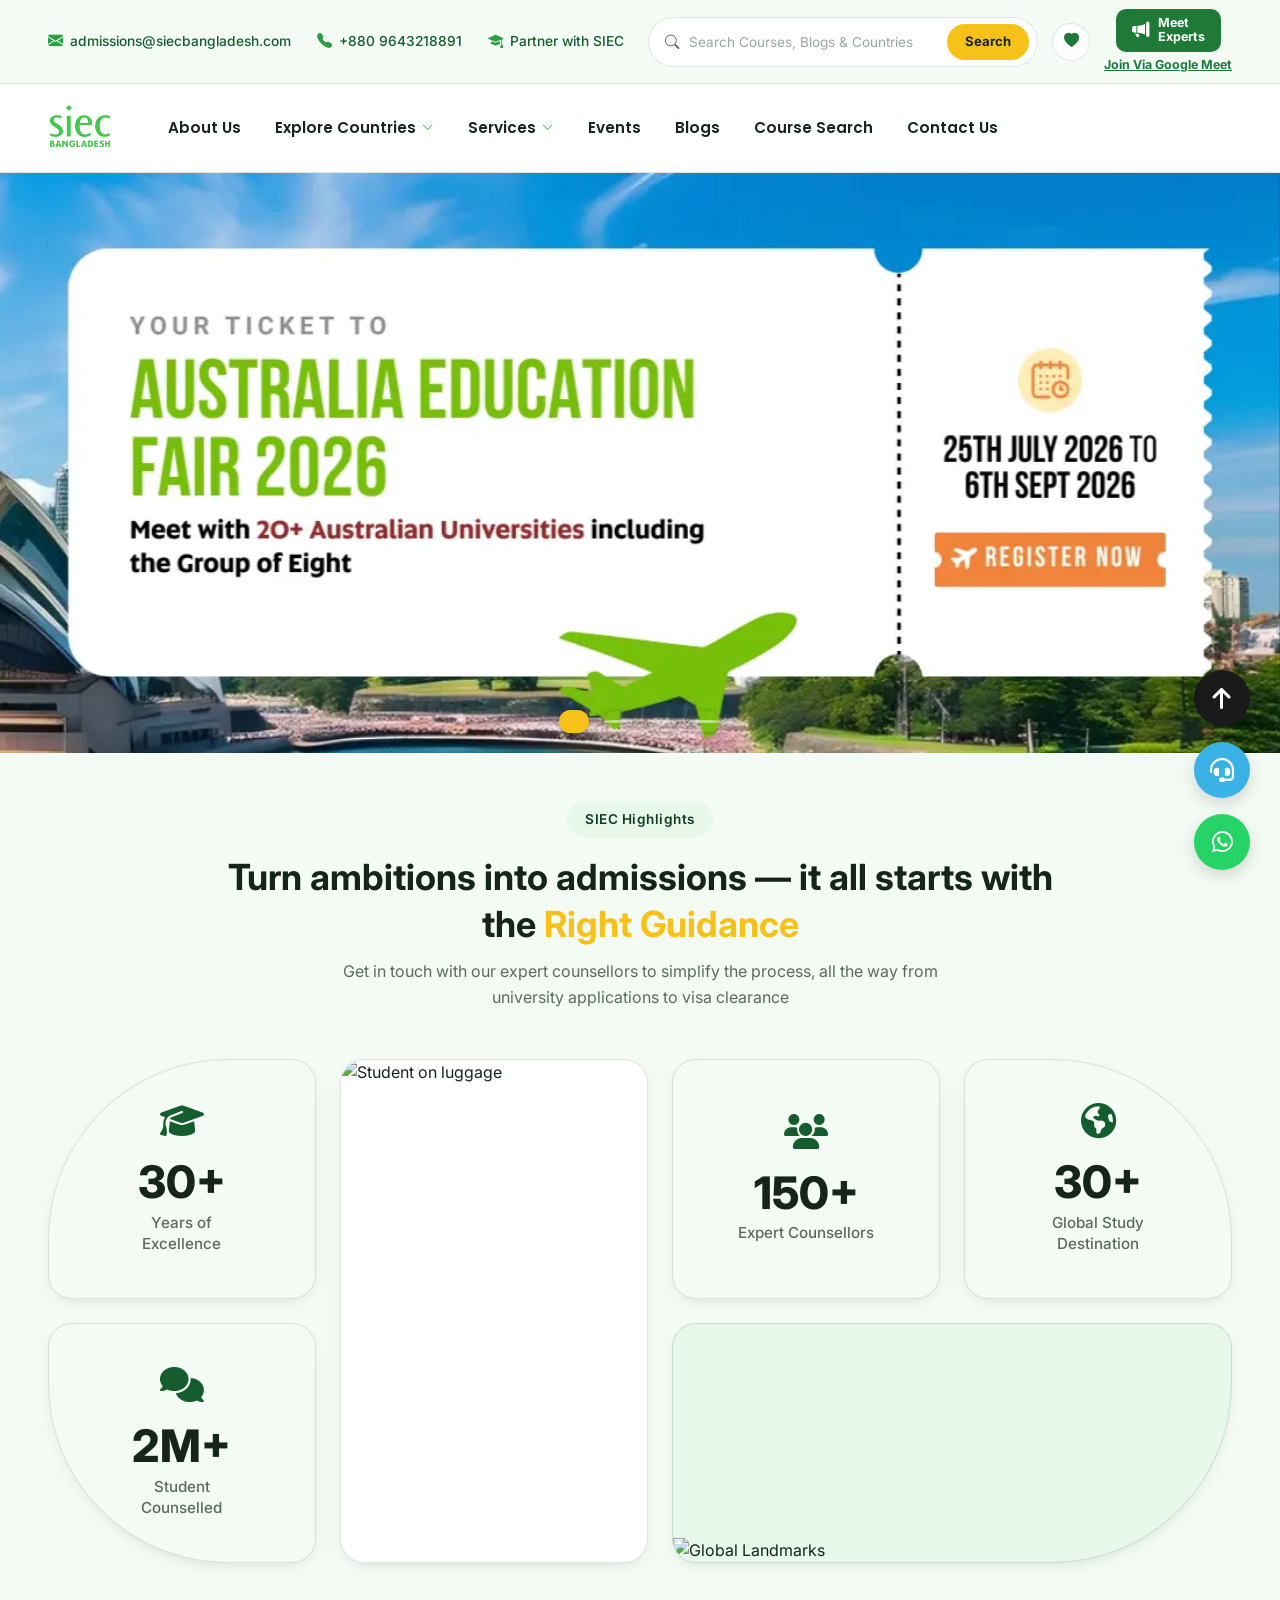
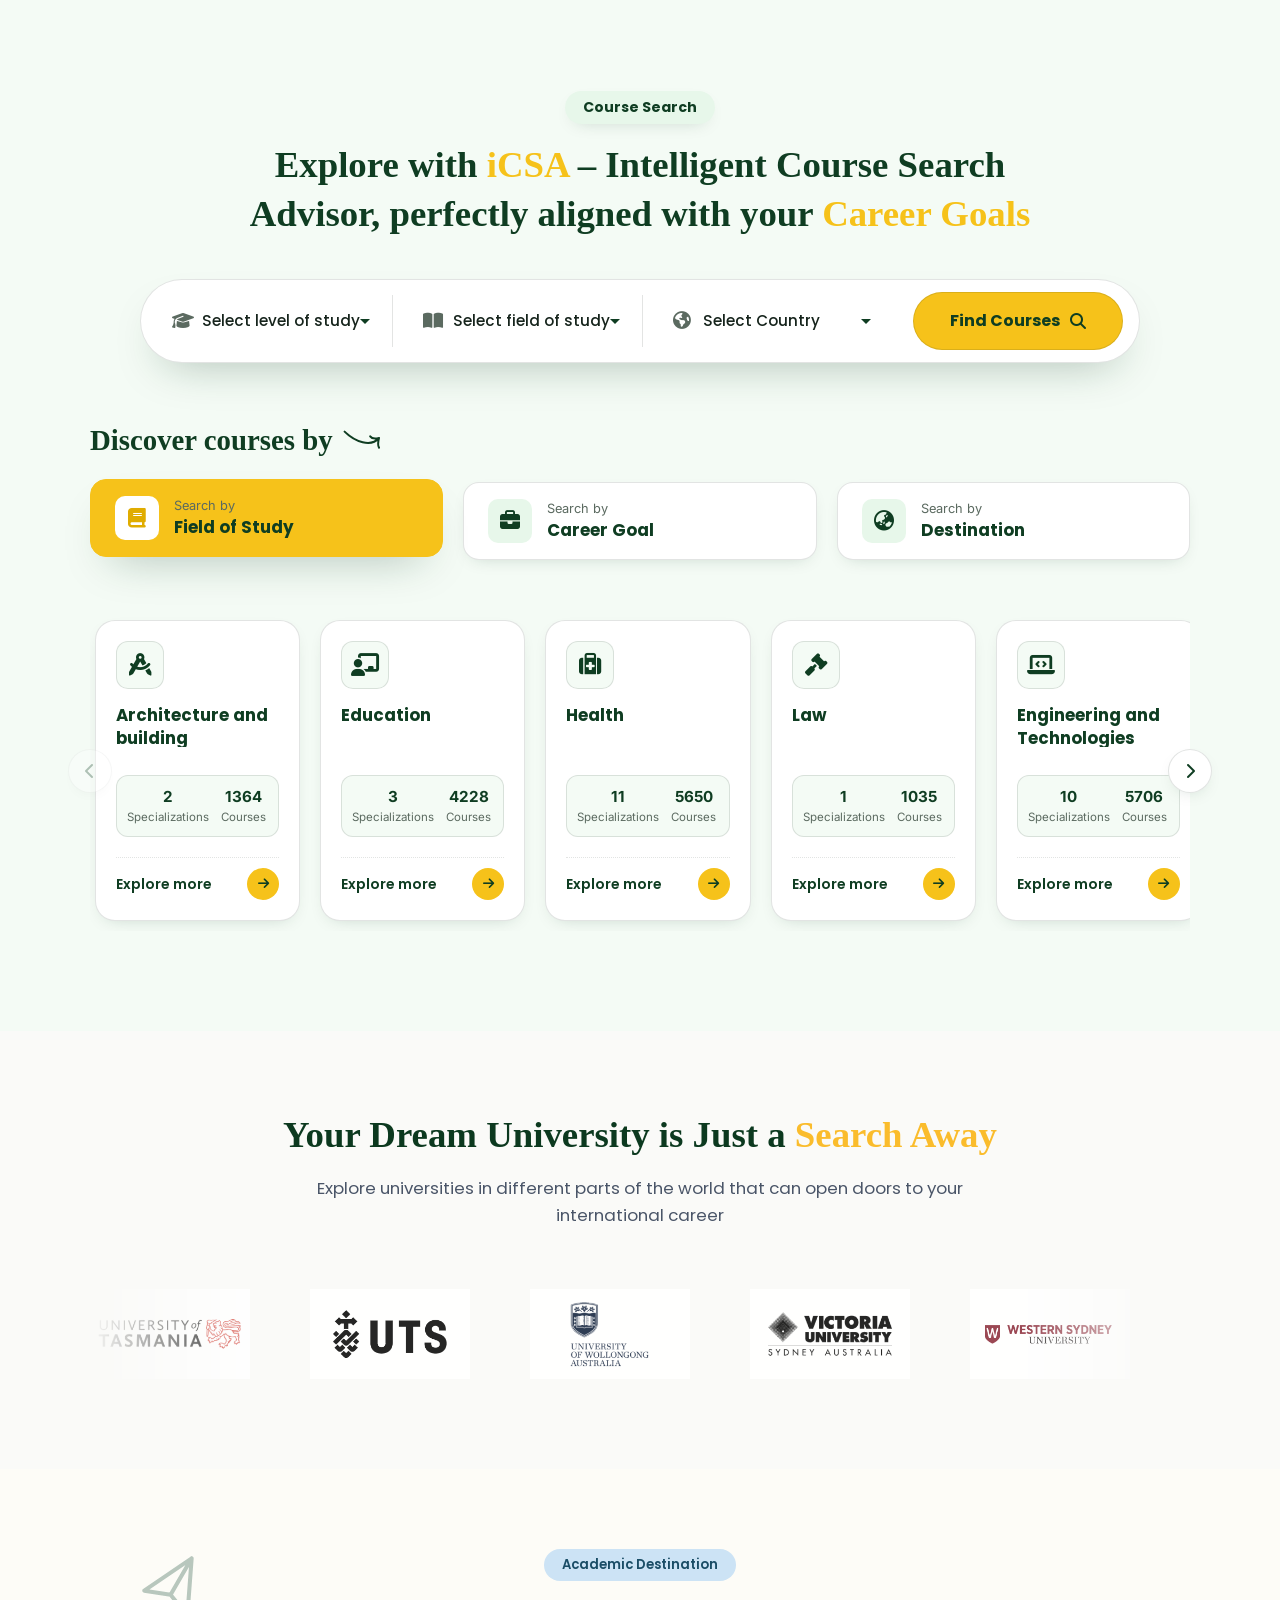
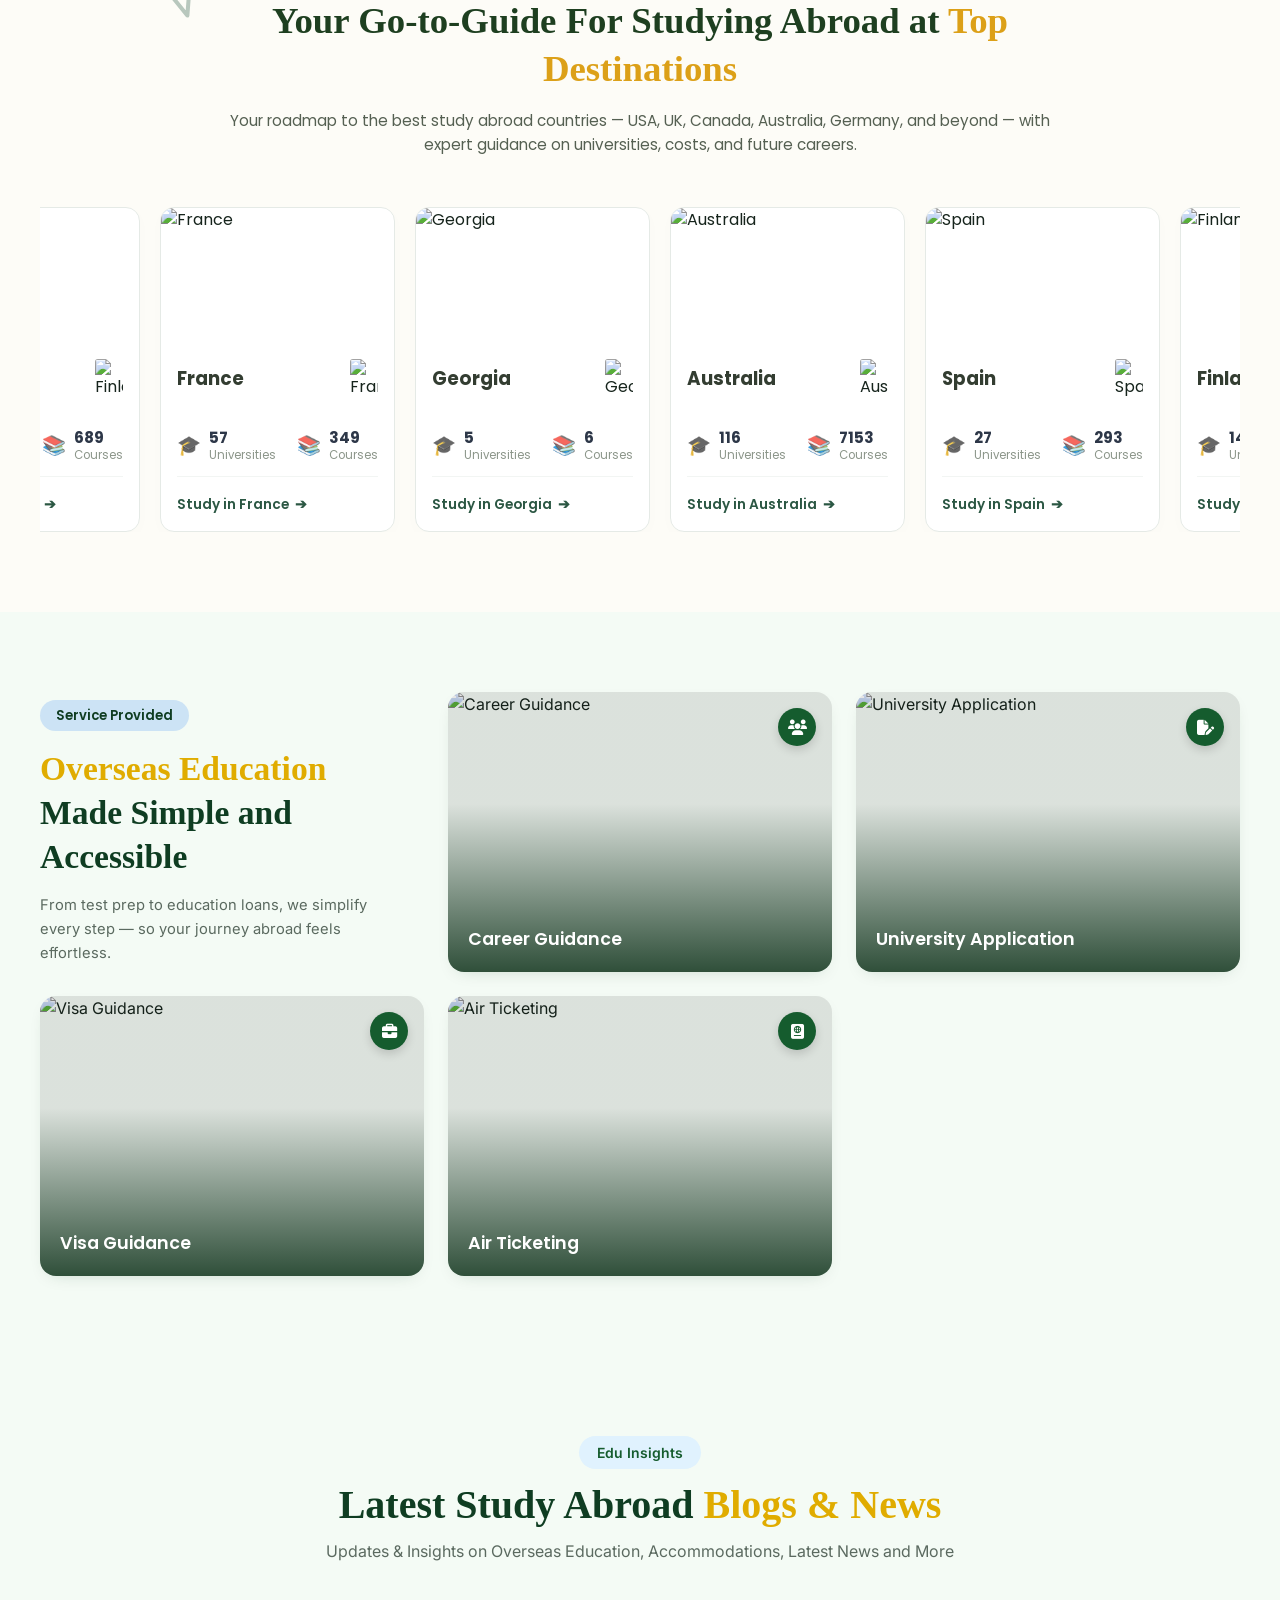
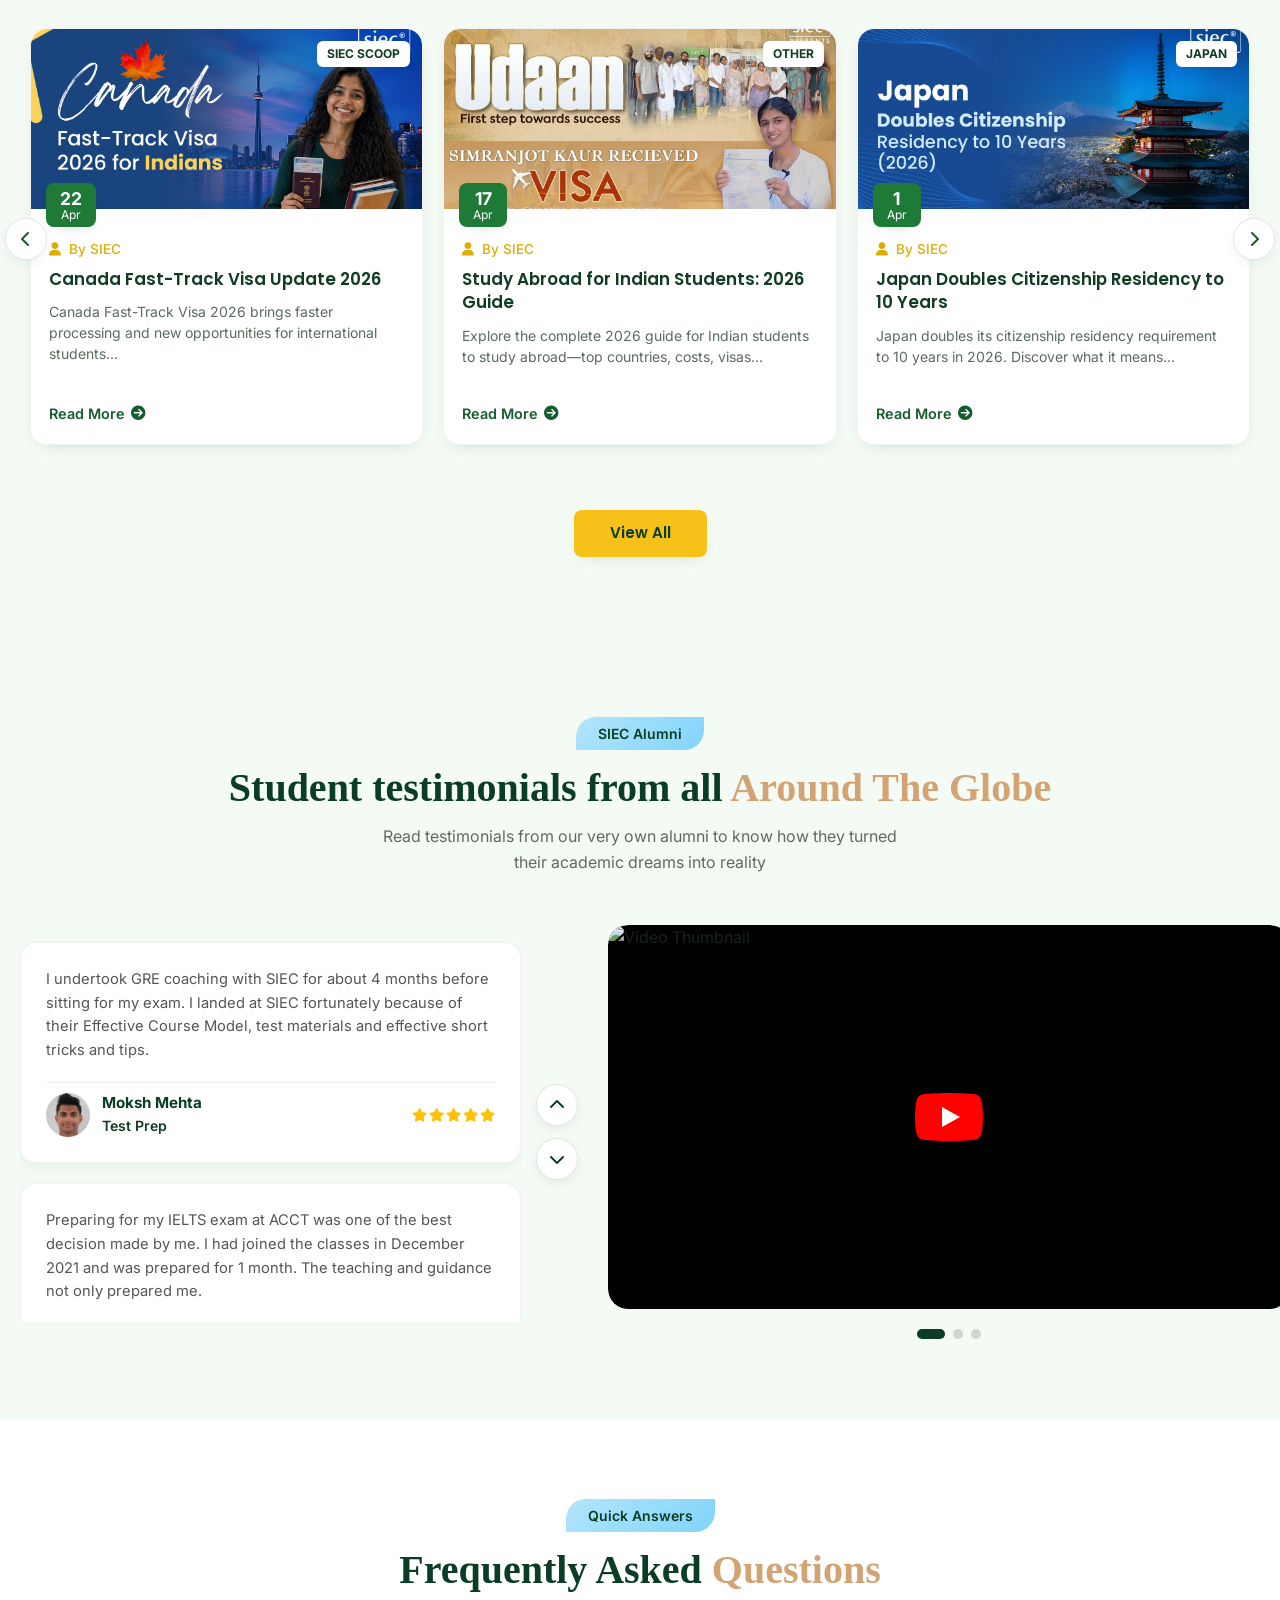
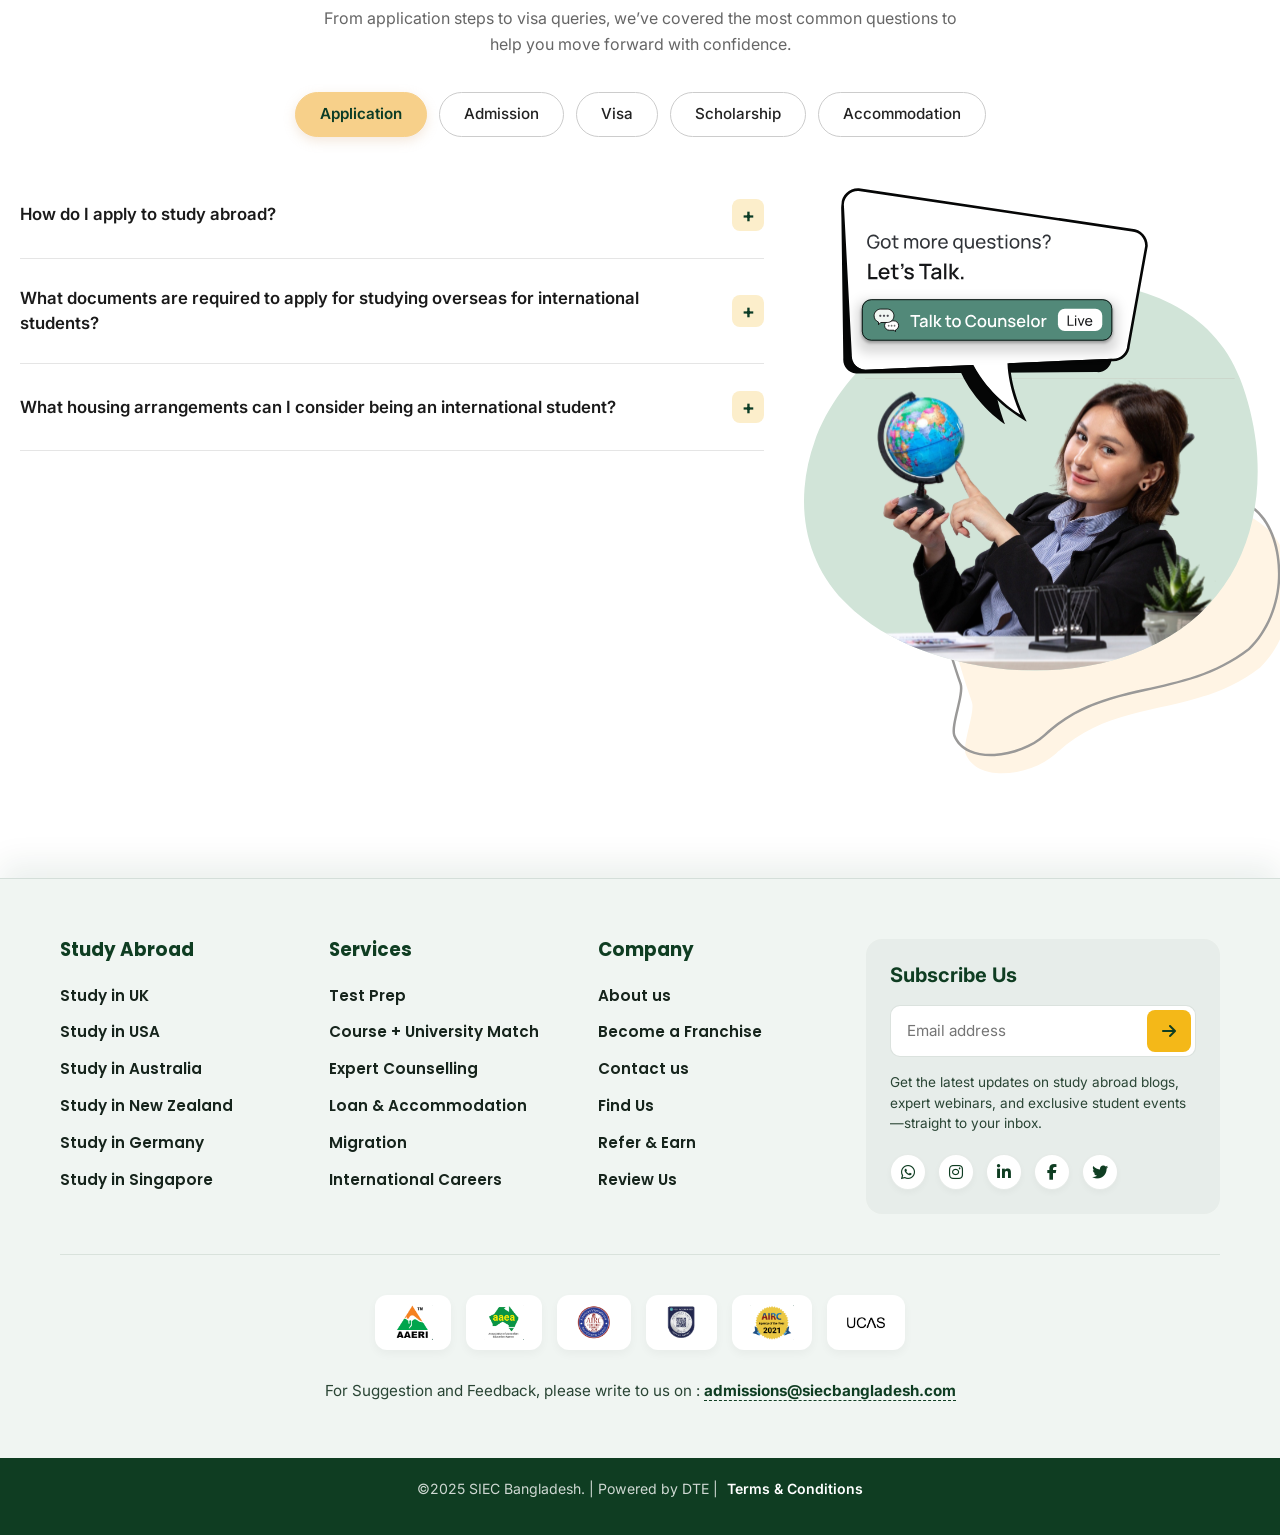
==== commit e761d0ad: "blog page design complete with responsive design" ====
--- a/index.html
+++ b/index.html
@@ -317,8 +317,8 @@
               </li>
 
               <li><a href="#">Events</a></li>
-              <li><a href="#">Blogs</a></li>
-              <li><a href="#">Course Search</a></li>
+              <li><a href="blog.html">Blogs</a></li>
+              <li><a href="course.html">Course Search</a></li>
               <li><a href="contact.html">Contact Us</a></li>
             </ul>
 
